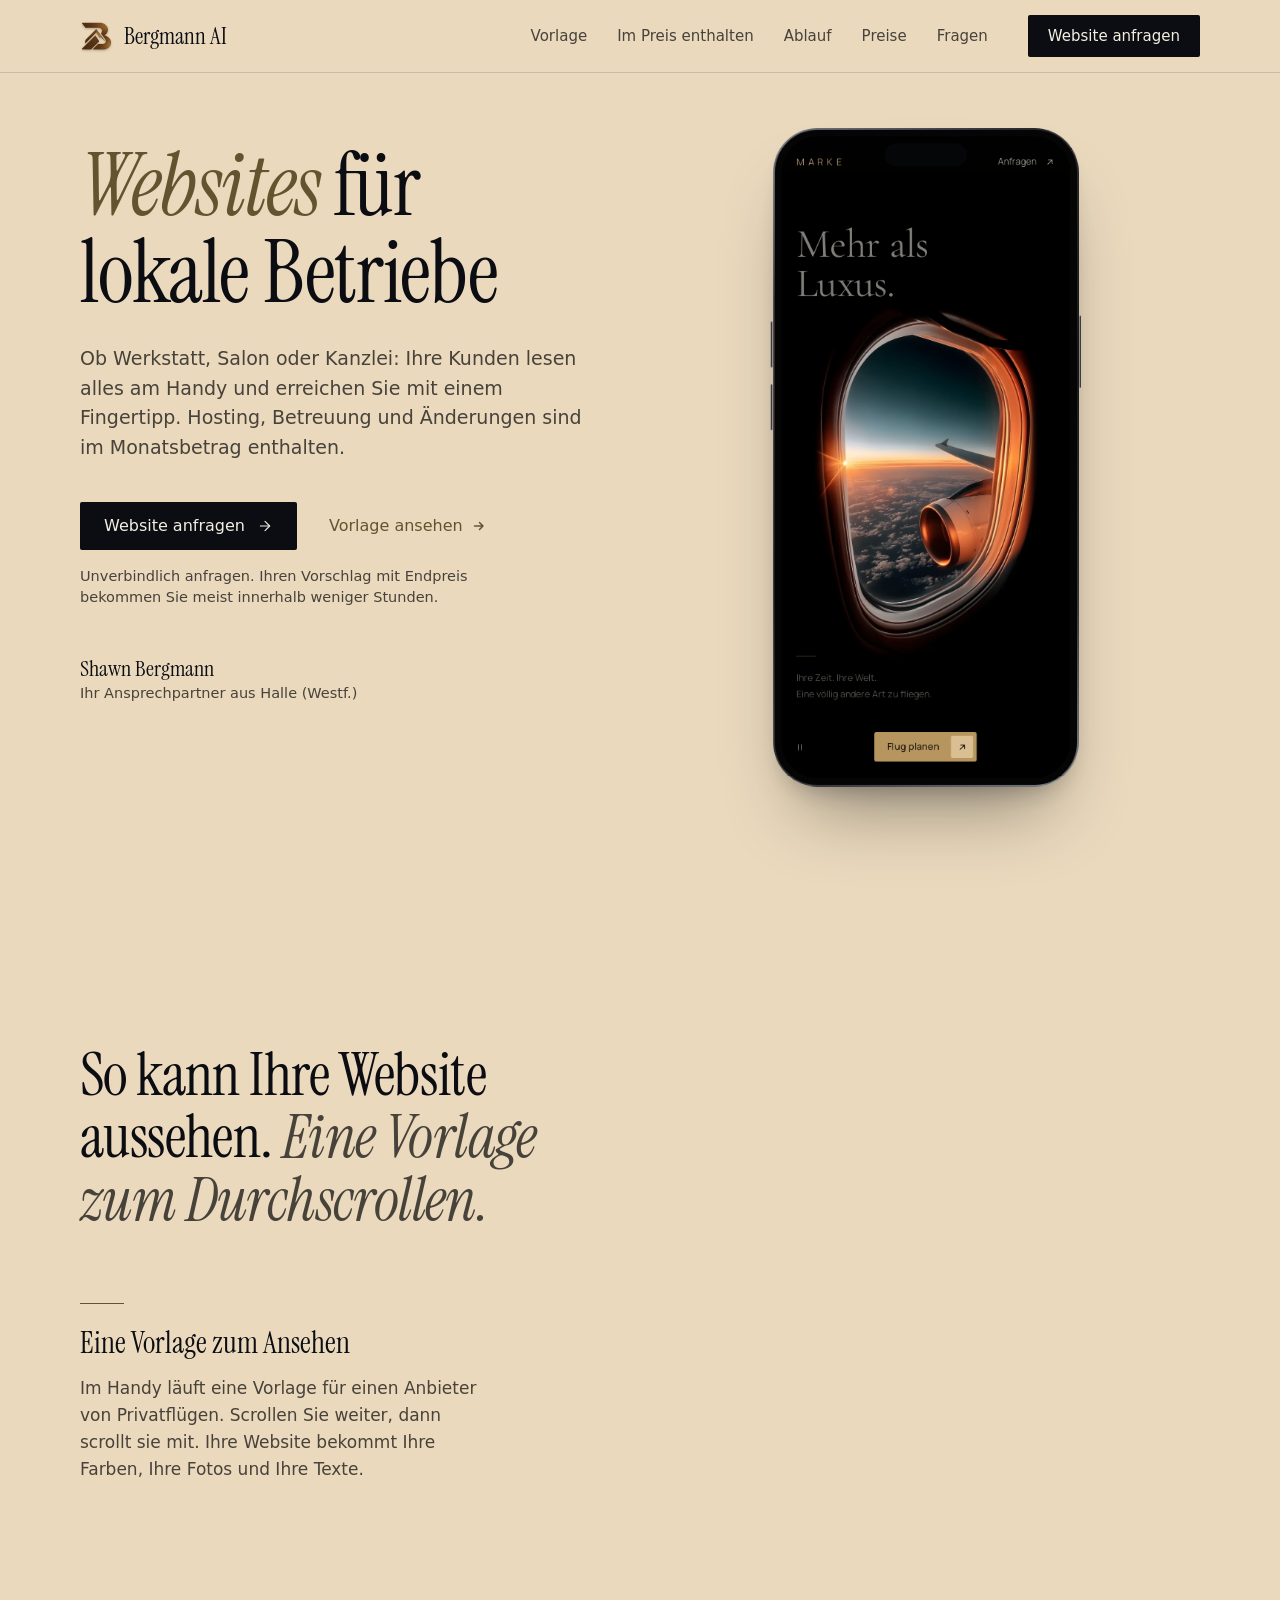
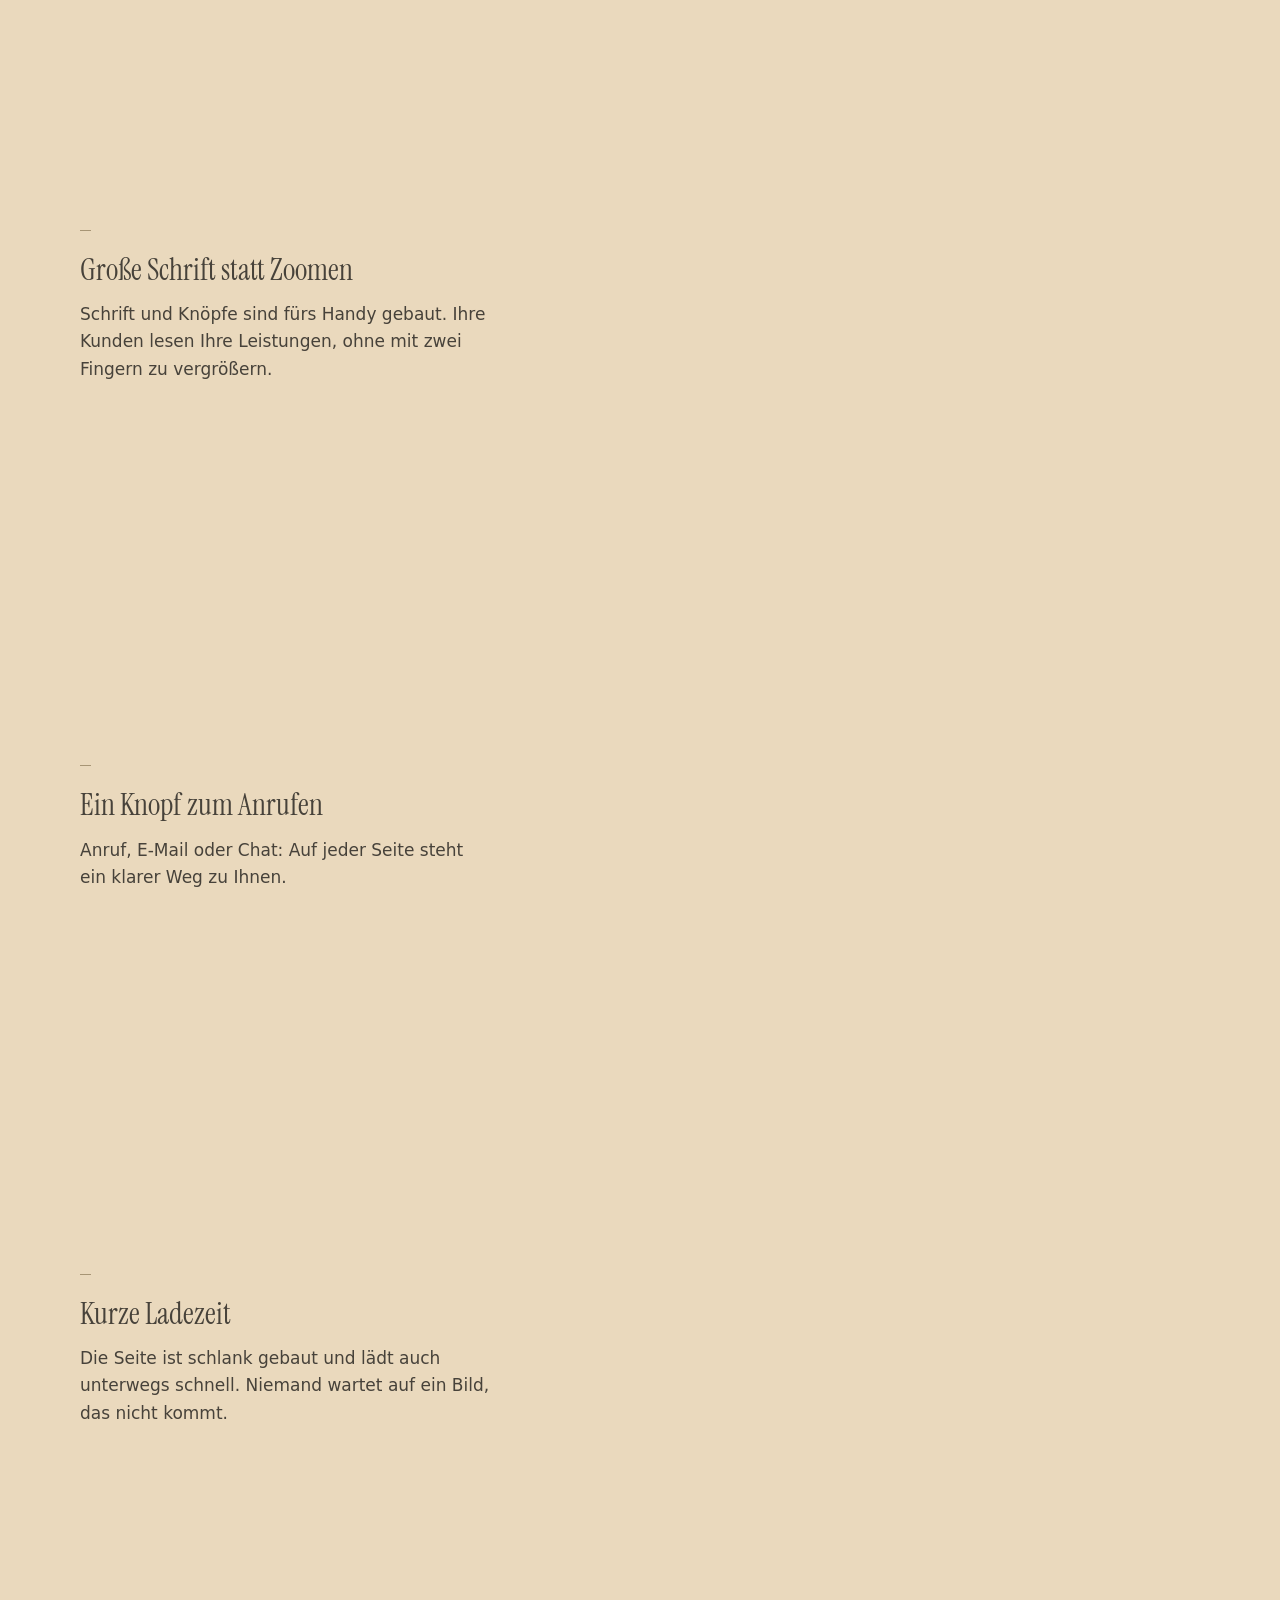
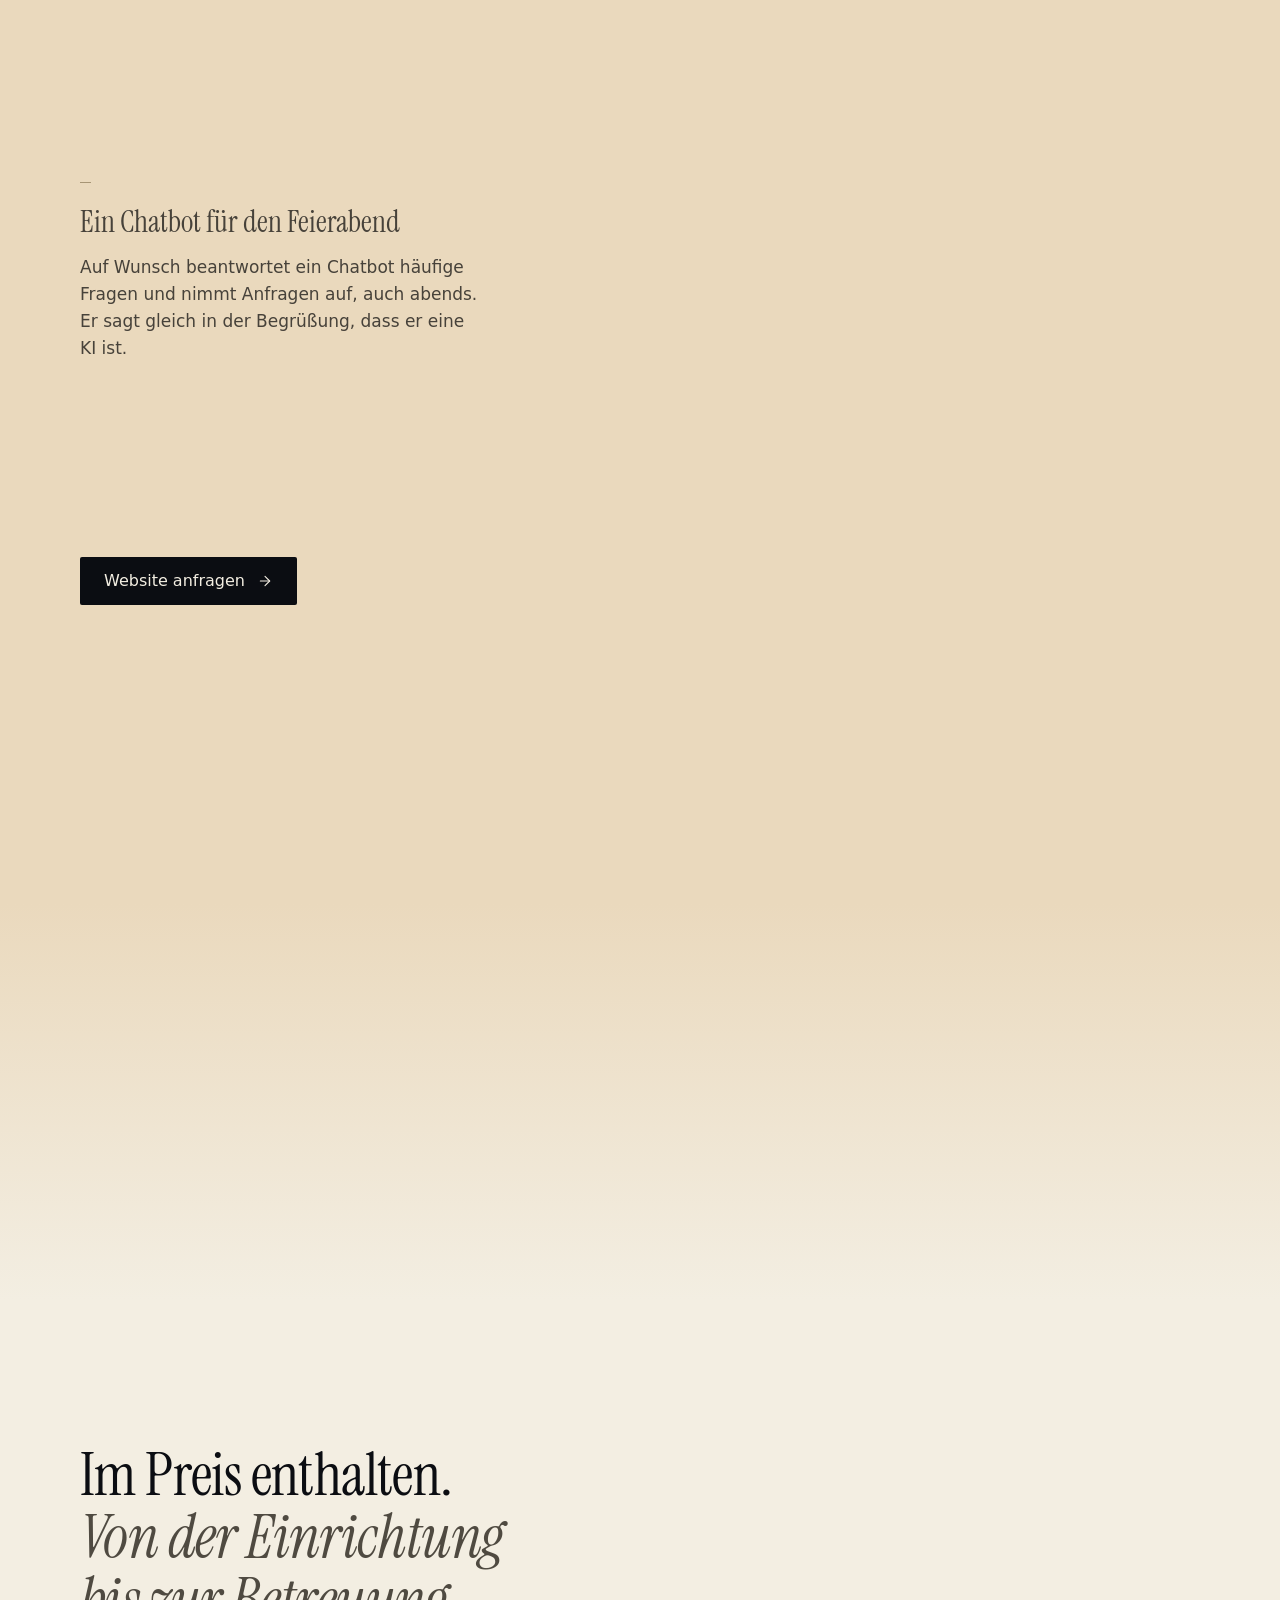
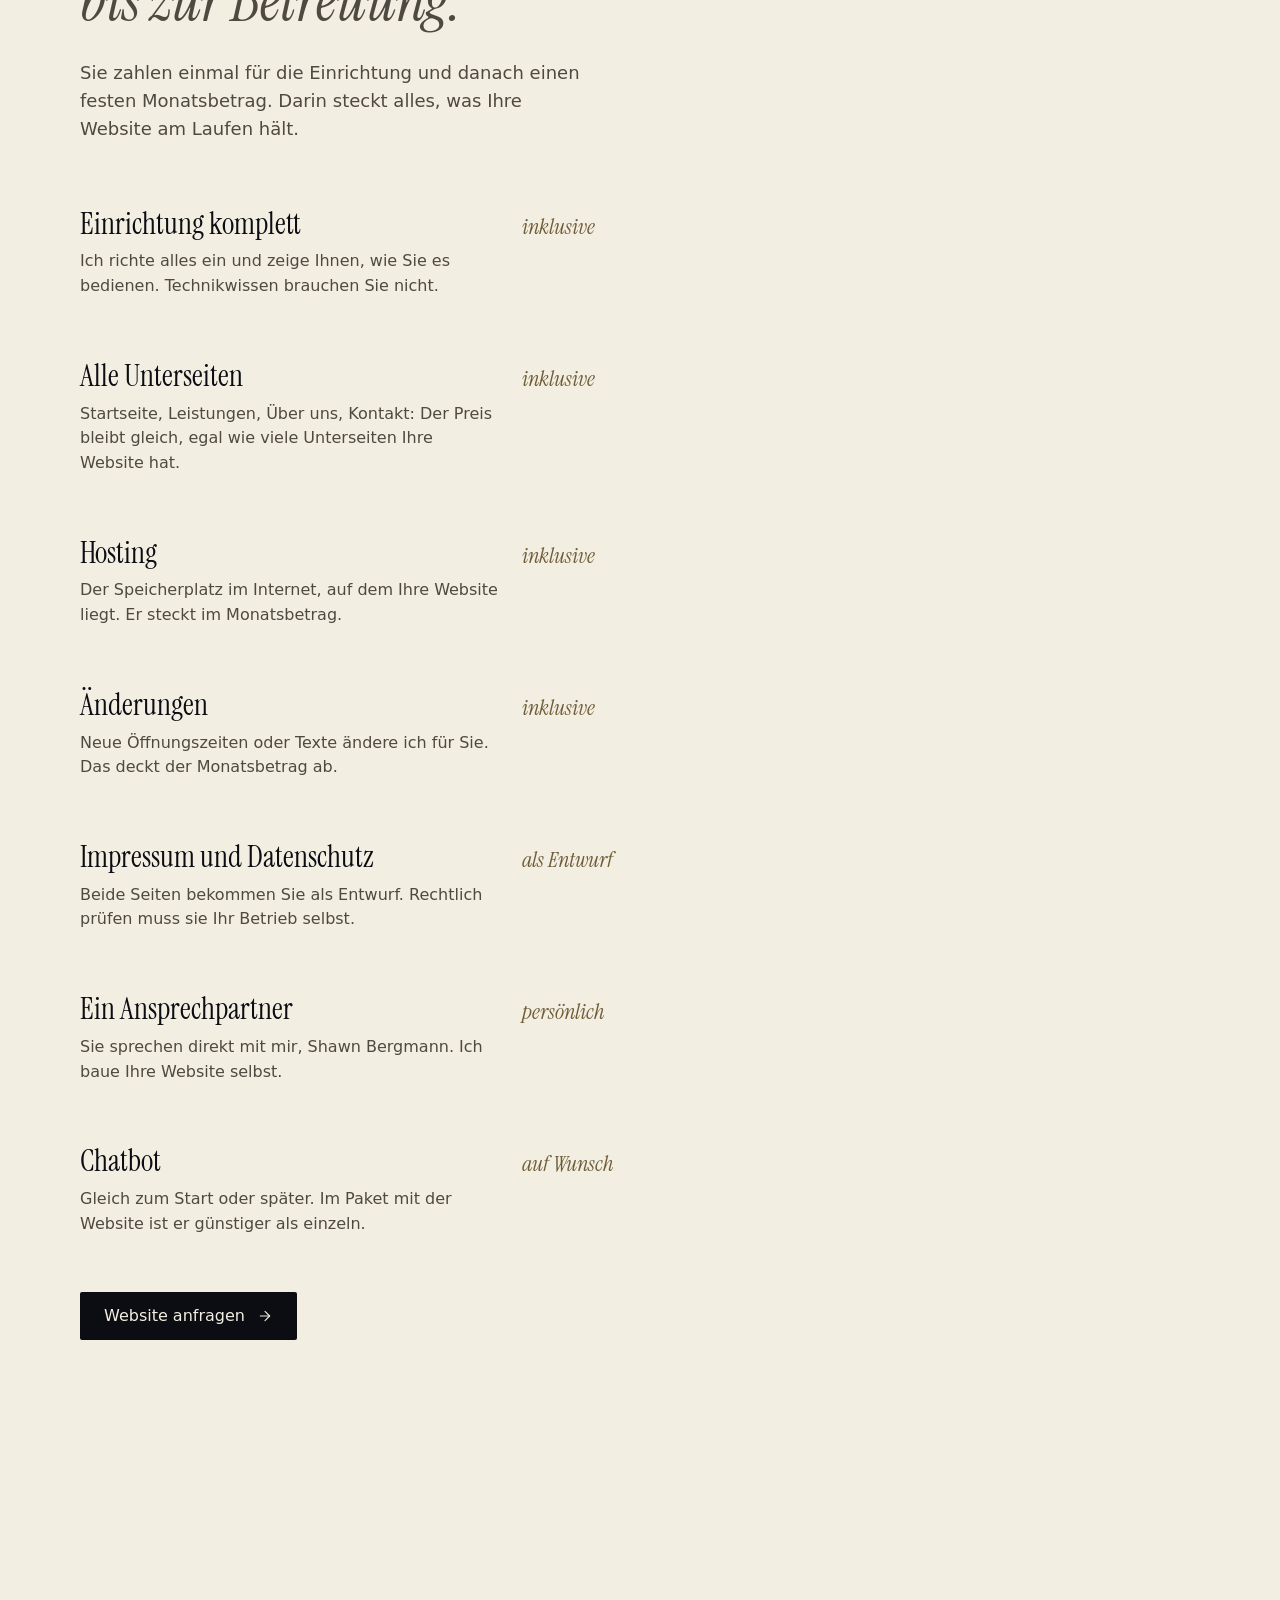
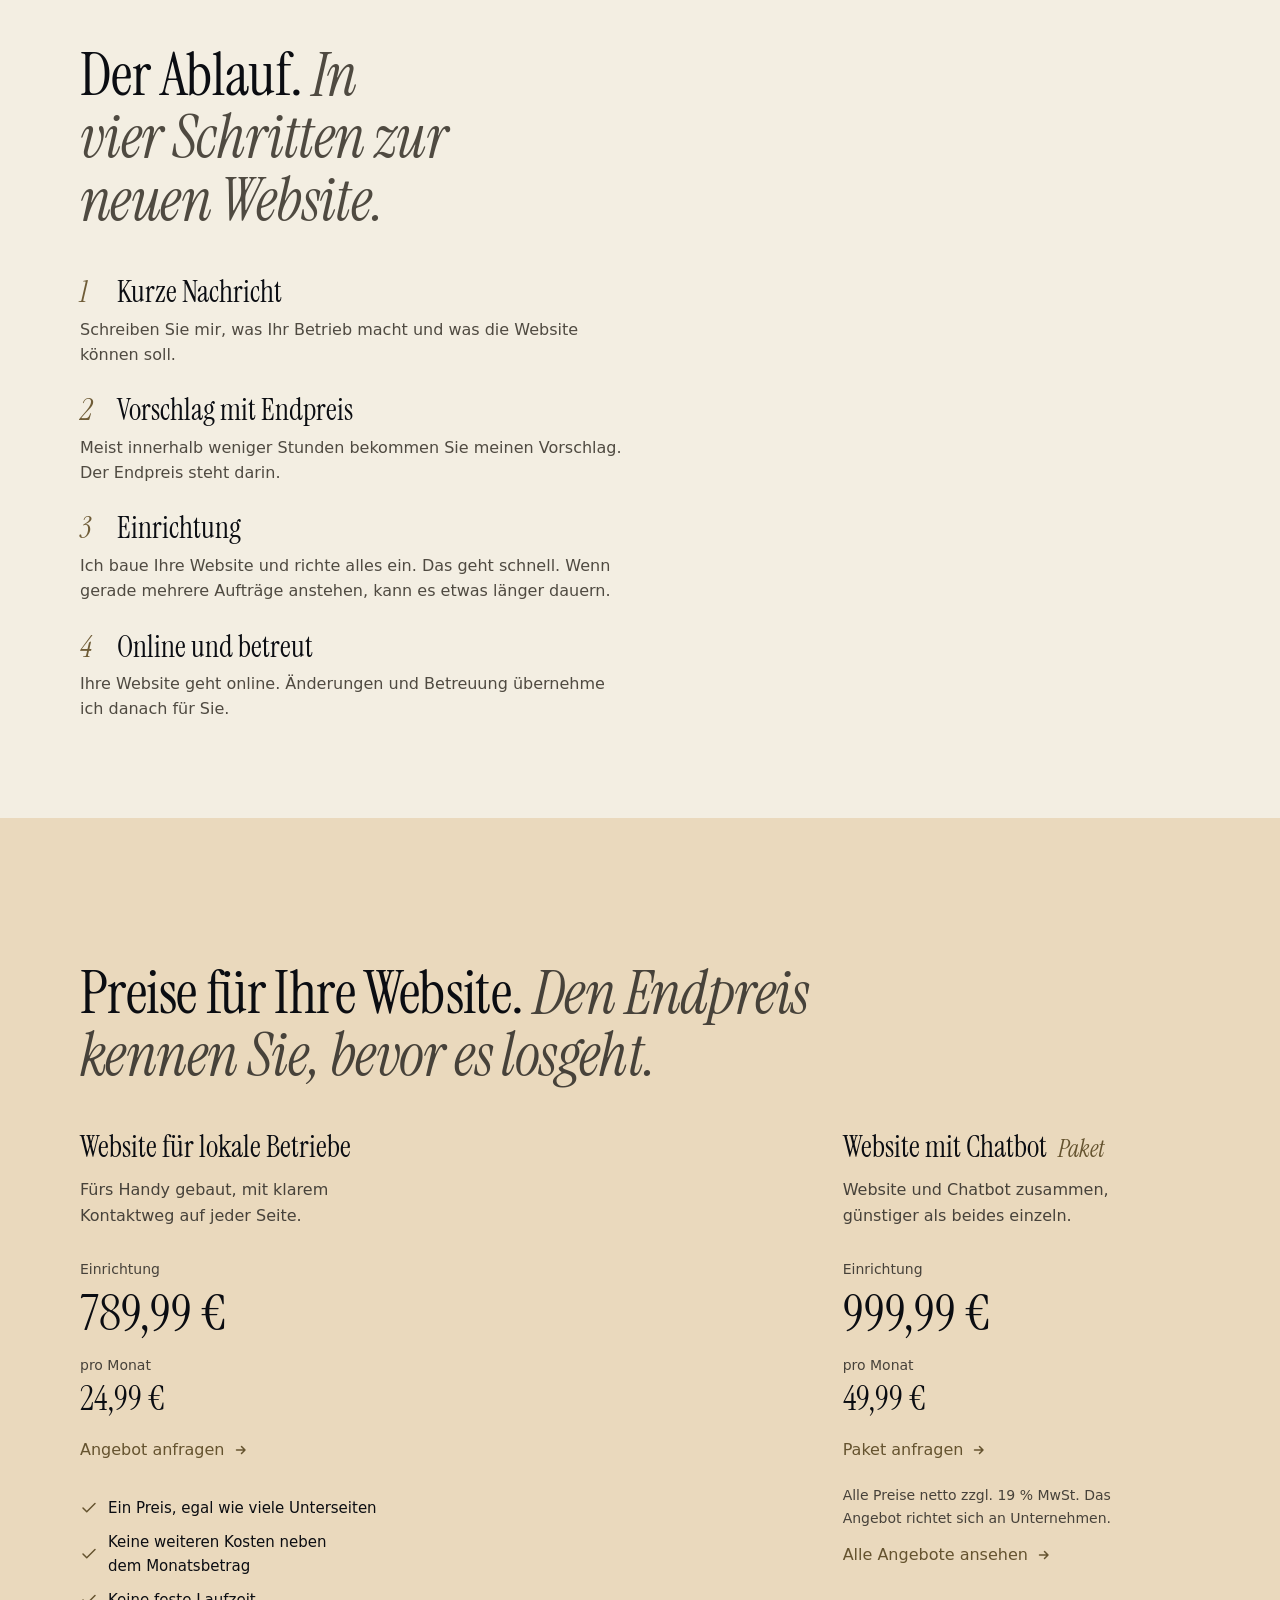
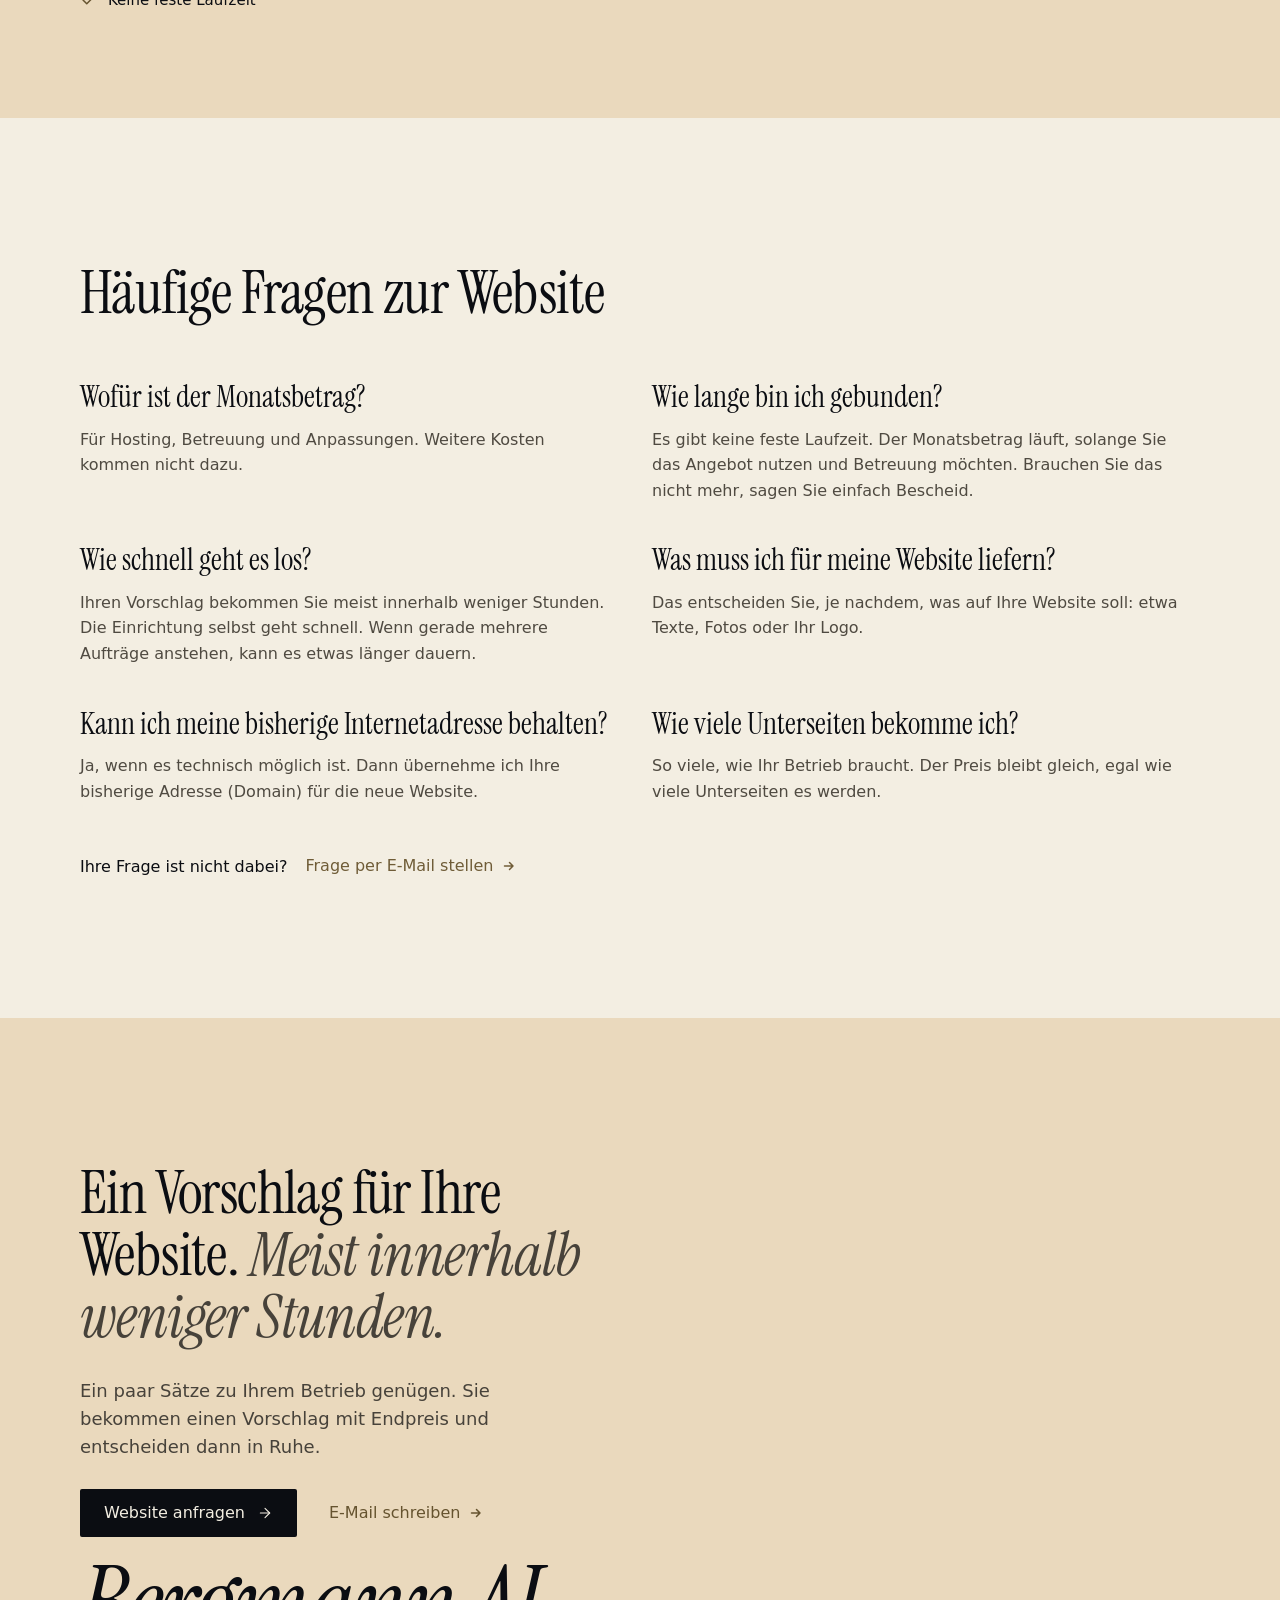
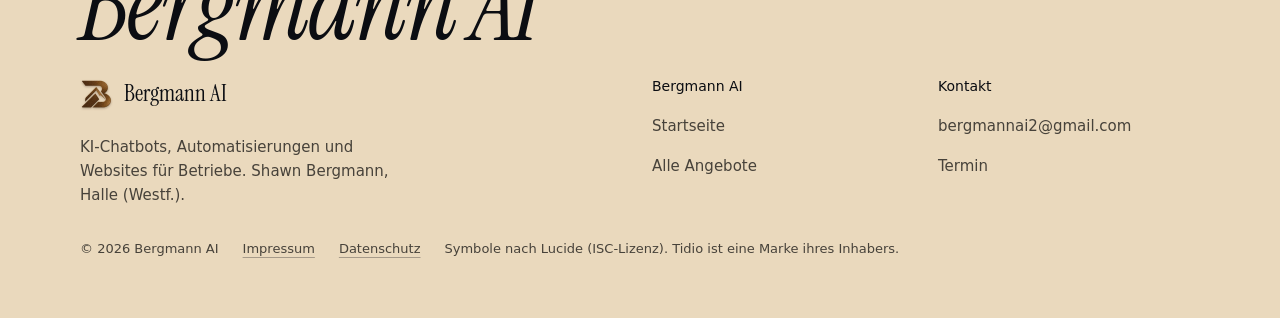
==== websites/index.html @ a710032a "websites/: Logo in braunem Leder Wunsch des Inhabers (25.11.2026): Das Bergmann-AI-Logo steht auf de" ====
<!doctype html>
<html lang="de" data-type="software">
<head>
<meta charset="utf-8">
<meta name="viewport" content="width=device-width, initial-scale=1, viewport-fit=cover">
<title>Websites für lokale Betriebe zum Festpreis | Bergmann AI</title>
<meta name="description" content="Websites für lokale Betriebe zum Festpreis: fürs Handy gebaut, mit klarem Kontaktweg auf jeder Seite. Hosting und Änderungen inklusive.">
<meta name="site-kind" content="software">
<meta name="page-type" content="software">
<meta name="theme-color" content="#ead9bd">
<script>document.documentElement.classList.add('js');if(matchMedia('(prefers-reduced-motion: reduce)').matches)document.documentElement.classList.add('rm');</script>
<link rel="icon" href="../logo.webp" type="image/webp">
<link rel="preload" href="../fonts/InstrumentSerif-Regular.woff2" as="font" type="font/woff2" crossorigin>
<link rel="preload" href="../fonts/InstrumentSerif-Italic.woff2" as="font" type="font/woff2" crossorigin>
<link rel="preload" href="../fonts/WorkSans-Regular.woff2" as="font" type="font/woff2" crossorigin>
<link rel="preload" as="image" type="image/webp" href="assets/handy/vorlage-zu-580.webp" imagesrcset="assets/handy/vorlage-zu-460.webp 460w, assets/handy/vorlage-zu-580.webp 580w" imagesizes="(max-width: 639px) 150px, (max-width: 899px) 200px, 340px">
<link rel="stylesheet" href="assets/css/style.css">
</head>
<body>
<!-- Seite: Websites für lokale Betriebe (Bergmann AI). Art: software (wie die Startseite).
     Vom Inhaber gewählt: Abschnitte im Wechsel (18.11.2026), ein Handy über die ganze Seite (20.11.2026), im
     Handy die Vorlage Luxus-Scroll (Privatflug), die beim Scrollen mitscrollt; das Handy dreht sich nicht
     (22.11.2026). Seit 24.11.2026 stehen die vorher braunen Abschnitte auf Creme (#ead9bd), die übrigen auf
     Elfenbein.
     Die eine Szene der Seite ist #vorlage. Das Handy (assets/js/handy.js) gleitet zwischen den Handy-Plätzen
     aus HTML (.phone[data-pose]); ohne JavaScript stehen dort Standbilder der Vorlage. Unter 900px gibt es seit
     23.11.2026 nur das kleine Handy aus dem Einstieg (Wunsch des Inhabers): Es zeigt die Vorlage live und bleibt in
     der Szene oben stehen, die Texte laufen darunter. Symbole nach Lucide (ISC-Lizenz). -->
<svg class="sprite" aria-hidden="true" focusable="false">
  <symbol id="i-arrow" viewBox="0 0 24 24"><path d="M5 12h14"/><path d="m12 5 7 7-7 7"/></symbol>
  <symbol id="i-menu" viewBox="0 0 24 24"><path d="M4 7h16"/><path d="M4 12h16"/><path d="M4 17h16"/></symbol>
  <symbol id="i-x" viewBox="0 0 24 24"><path d="M18 6 6 18"/><path d="m6 6 12 12"/></symbol>
  <symbol id="i-phone" viewBox="0 0 24 24"><path d="M22 16.92v3a2 2 0 0 1-2.18 2 19.79 19.79 0 0 1-8.63-3.07 19.5 19.5 0 0 1-6-6 19.79 19.79 0 0 1-3.07-8.67A2 2 0 0 1 4.11 2h3a2 2 0 0 1 2 1.72c.13.96.36 1.9.7 2.81a2 2 0 0 1-.45 2.11L8.09 9.91a16 16 0 0 0 6 6l1.27-1.27a2 2 0 0 1 2.11-.45c.91.34 1.85.57 2.81.7A2 2 0 0 1 22 16.92z"/></symbol>
  <symbol id="i-mail" viewBox="0 0 24 24"><rect width="20" height="16" x="2" y="4" rx="2"/><path d="m22 7-8.97 5.7a1.94 1.94 0 0 1-2.06 0L2 7"/></symbol>
  <symbol id="i-chat" viewBox="0 0 24 24"><path d="M7.9 20A9 9 0 1 0 4 16.1L2 22Z"/></symbol>
  <symbol id="i-chevron" viewBox="0 0 24 24"><path d="m9 18 6-6-6-6"/></symbol>
  <symbol id="i-check" viewBox="0 0 24 24"><path d="M20 6 9 17l-5-5"/></symbol>
</svg>

<header class="nav" data-theme="light">
  <div class="wrap nav__bar">
    <a class="skip" href="#start">Zum Inhalt springen</a>
    <a class="nav__brand" href="../"><img src="assets/logo-leder.webp" alt="" width="32" height="32">Bergmann AI</a>
    <nav class="nav__links" aria-label="Hauptmenü">
      <a href="#vorlage">Vorlage</a>
      <a href="#leistungen">Im Preis enthalten</a>
      <a href="#ablauf">Ablauf</a>
      <a href="#preise">Preise</a>
      <a href="#fragen">Fragen</a>
    </nav>
    <a class="btn btn--fill nav__cta" href="mailto:bergmannai2@gmail.com?subject=Website%20anfragen" data-anfrage="Website für lokale Betriebe">Website anfragen</a>
    <button class="nav__toggle" type="button" aria-expanded="false" aria-controls="menu" aria-label="Menü öffnen"><svg class="ico"><use href="#i-menu"/></svg></button>
  </div>
</header>

<div class="menu" id="menu" data-theme="light" data-ground="cream" hidden>
  <nav class="menu__links" aria-label="Menü">
    <a href="#vorlage">Vorlage</a>
    <a href="#leistungen">Im Preis enthalten</a>
    <a href="#ablauf">Ablauf</a>
    <a href="#preise">Preise</a>
    <a href="#fragen">Fragen</a>
  </nav>
  <a class="btn btn--fill menu__cta" href="mailto:bergmannai2@gmail.com?subject=Website%20anfragen" data-anfrage="Website für lokale Betriebe">Website anfragen<svg class="ico"><use href="#i-arrow"/></svg></a>
  <a class="link menu__home" href="../">Zur Startseite von Bergmann AI</a>
</div>

<main id="inhalt">

  <!-- 1 Einstieg: das Angebot und das fertige Ergebnis auf dem Handy, die alte Seite dahinter -->
  <section class="hero" id="start" data-theme="light" data-ground="cream" aria-labelledby="hero-h">
    <div class="wrap">
      <div class="hero-text grid12">
        <div class="hero__text">
          <h1 id="hero-h"><span class="w"><em>Websites</em></span> <span class="w"><span>für</span></span> <span class="w"><span>lokale</span></span> <span class="w"><span>Betriebe</span></span></h1>
          <p class="hero__lead">Ob Werkstatt, Salon oder Kanzlei: Ihre Kunden lesen alles am Handy und erreichen Sie mit einem Fingertipp. Hosting, Betreuung und Änderungen sind im Monatsbetrag enthalten.</p>
          <div class="actions">
            <a class="btn btn--fill" href="mailto:bergmannai2@gmail.com?subject=Website%20anfragen" data-anfrage="Website für lokale Betriebe">Website anfragen<svg class="ico"><use href="#i-arrow"/></svg></a>
            <a class="link" href="#vorlage">Vorlage ansehen</a>
          </div>
          <p class="hero__note">Unverbindlich anfragen. Ihren Vorschlag mit Endpreis bekommen Sie meist innerhalb weniger Stunden.</p>
          <p class="owner"><b>Shawn Bergmann</b>Ihr Ansprechpartner aus Halle (Westf.)</p>
        </div>
        <div class="hero__stage" role="img" aria-label="Ein Handy zeigt eine Website-Vorlage für Privatflüge: die Überschrift „Mehr als Luxus.“ über dem Blick aus einem Flugzeugfenster in den Sonnenuntergang.">
          <div class="phone phone--hero" data-pose="hero" aria-hidden="true">
            <div class="phone__screen"><img src="assets/handy/vorlage-start-460.webp" srcset="assets/handy/vorlage-start-300.webp 300w, assets/handy/vorlage-start-460.webp 460w, assets/handy/vorlage-start-580.webp 580w" sizes="(max-width: 639px) 150px, (max-width: 899px) 190px, 310px" alt="" width="580" height="1292" decoding="async"></div>
          </div>
        </div>
      </div>
    </div>
  </section>

  <!-- 2 Die Szene der Seite: Im Handy scrollt die Vorlage Luxus-Scroll mit; die Überschrift erscheint Wort für Wort -->
  <section class="wandel" id="vorlage" data-theme="light" data-ground="cream" data-scroll-moment aria-labelledby="wandel-h">
    <div class="wrap grid12 wandel__grid">
      <h2 class="wandel__head" id="wandel-h" data-glow>So kann Ihre Website aussehen. <span class="muted">Eine Vorlage zum Durchscrollen.</span></h2>
      <div class="wandel__flow">
        <ol class="steps">
          <li class="step is-active" data-step="0"><h3>Eine Vorlage zum Ansehen</h3><p>Im Handy läuft eine Vorlage für einen Anbieter von Privatflügen. Scrollen Sie weiter, dann scrollt sie mit. Ihre Website bekommt Ihre Farben, Ihre Fotos und Ihre Texte.</p></li>
          <li class="step" data-step="1"><h3>Große Schrift statt Zoomen</h3><p>Schrift und Knöpfe sind fürs Handy gebaut. Ihre Kunden lesen Ihre Leistungen, ohne mit zwei Fingern zu vergrößern.</p></li>
          <li class="step" data-step="2"><h3>Ein Knopf zum Anrufen</h3><p>Anruf, E-Mail oder Chat: Auf jeder Seite steht ein klarer Weg zu Ihnen.</p></li>
          <li class="step" data-step="3"><h3>Kurze Ladezeit</h3><p>Die Seite ist schlank gebaut und lädt auch unterwegs schnell. Niemand wartet auf ein Bild, das nicht kommt.</p></li>
          <li class="step" data-step="4"><h3>Ein Chatbot für den Feierabend</h3><p>Auf Wunsch beantwortet ein Chatbot häufige Fragen und nimmt Anfragen auf, auch abends. Er sagt gleich in der Begrüßung, dass er eine KI ist.</p></li>
        </ol>
        <div class="actions wandel__cta">
          <a class="btn btn--fill" href="mailto:bergmannai2@gmail.com?subject=Website%20anfragen" data-anfrage="Website für lokale Betriebe">Website anfragen<svg class="ico"><use href="#i-arrow"/></svg></a>
        </div>
      </div>
      <div class="wandel__stage" role="img" aria-label="Ein Handy zeigt die Website-Vorlage für Privatflüge. Sie scrollt mit der Seite mit: Flugzeugfenster, Flug über den Wolken, Kabine und Weltkarte.">
        <div class="phone phone--live" data-pose="wandel" aria-hidden="true">
          <div class="phone__screen"><img src="assets/handy/vorlage-start-460.webp" srcset="assets/handy/vorlage-start-300.webp 300w, assets/handy/vorlage-start-460.webp 460w, assets/handy/vorlage-start-580.webp 580w" sizes="(max-width: 639px) 210px, (max-width: 899px) 260px, 320px" alt="" width="580" height="1292" loading="lazy" decoding="async"></div>
        </div>
      </div>
    </div>
  </section>

  <!-- 3 Was im Preis enthalten ist. Am Desktop zwei Bildschirme: Inhalt links, rechts das Handy -->
  <section class="section section--2" id="leistungen" data-theme="light" data-ground="ivory" aria-labelledby="leistungen-h">
    <div class="wrap grid12 lane">
      <div class="lane__main">
        <h2 id="leistungen-h">Im Preis enthalten. <span class="muted">Von der Einrichtung bis zur Betreuung.</span></h2>
        <p class="lead">Sie zahlen einmal für die Einrichtung und danach einen festen Monatsbetrag. Darin steckt alles, was Ihre Website am Laufen hält.</p>
        <ul class="incl__list">
          <li><h3>Einrichtung komplett</h3><span class="tag">inklusive</span><p>Ich richte alles ein und zeige Ihnen, wie Sie es bedienen. Technikwissen brauchen Sie nicht.</p></li>
          <li><h3>Alle Unterseiten</h3><span class="tag">inklusive</span><p>Startseite, Leistungen, Über uns, Kontakt: Der Preis bleibt gleich, egal wie viele Unterseiten Ihre Website hat.</p></li>
          <li><h3>Hosting</h3><span class="tag">inklusive</span><p>Der Speicherplatz im Internet, auf dem Ihre Website liegt. Er steckt im Monatsbetrag.</p></li>
          <li><h3>Änderungen</h3><span class="tag">inklusive</span><p>Neue Öffnungszeiten oder Texte ändere ich für Sie. Das deckt der Monatsbetrag ab.</p></li>
          <li><h3>Impressum und Datenschutz</h3><span class="tag">als Entwurf</span><p>Beide Seiten bekommen Sie als Entwurf. Rechtlich prüfen muss sie Ihr Betrieb selbst.</p></li>
          <li><h3>Ein Ansprechpartner</h3><span class="tag">persönlich</span><p>Sie sprechen direkt mit mir, Shawn Bergmann. Ich baue Ihre Website selbst.</p></li>
          <li><h3>Chatbot</h3><span class="tag">auf Wunsch</span><p>Gleich zum Start oder später. Im Paket mit der Website ist er günstiger als einzeln.</p></li>
        </ul>
        <div class="actions lane__cta">
          <a class="btn btn--fill" href="mailto:bergmannai2@gmail.com?subject=Website%20anfragen" data-anfrage="Website für lokale Betriebe">Website anfragen<svg class="ico"><use href="#i-arrow"/></svg></a>
        </div>
      </div>
      <div class="spot spot--sticky" aria-hidden="true"><div class="phone phone--spot" data-pose="turn"><div class="phone__screen"><img src="assets/handy/vorlage-start-460.webp" srcset="assets/handy/vorlage-start-300.webp 300w, assets/handy/vorlage-start-460.webp 460w, assets/handy/vorlage-start-580.webp 580w" sizes="290px" alt="" width="580" height="1292" loading="lazy" decoding="async"></div></div></div>
    </div>
  </section>

  <!-- 4 Ablauf in vier Schritten (auf dieser Seite vom Inhaber erwünscht) -->
  <section class="section" id="ablauf" data-theme="light" data-ground="ivory" aria-labelledby="ablauf-h">
    <div class="wrap grid12 lane">
      <div class="lane__main">
        <h2 id="ablauf-h">Der Ablauf. <span class="muted">In vier Schritten zur neuen Website.</span></h2>
        <ol class="route">
          <li><h3><span class="route__num" aria-hidden="true">1</span>Kurze Nachricht</h3><p>Schreiben Sie mir, was Ihr Betrieb macht und was die Website können soll.</p></li>
          <li><h3><span class="route__num" aria-hidden="true">2</span>Vorschlag mit Endpreis</h3><p>Meist innerhalb weniger Stunden bekommen Sie meinen Vorschlag. Der Endpreis steht darin.</p></li>
          <li><h3><span class="route__num" aria-hidden="true">3</span>Einrichtung</h3><p>Ich baue Ihre Website und richte alles ein. Das geht schnell. Wenn gerade mehrere Aufträge anstehen, kann es etwas länger dauern.</p></li>
          <li><h3><span class="route__num" aria-hidden="true">4</span>Online und betreut</h3><p>Ihre Website geht online. Änderungen und Betreuung übernehme ich danach für Sie.</p></li>
        </ol>
      </div>
      <div class="spot" aria-hidden="true"><div class="phone phone--spot" data-pose="front"><div class="phone__screen"><img src="assets/handy/vorlage-start-460.webp" srcset="assets/handy/vorlage-start-300.webp 300w, assets/handy/vorlage-start-460.webp 460w, assets/handy/vorlage-start-580.webp 580w" sizes="290px" alt="" width="580" height="1292" loading="lazy" decoding="async"></div></div></div>
    </div>
  </section>

  <!-- 5 Preise (erst ab der Seitenmitte). Am Desktop steht das Handy zwischen den Angeboten; beim Paket erscheint im Handy der Chatbot -->
  <section class="section" id="preise" data-theme="light" data-ground="cream" aria-labelledby="preise-h">
    <div class="wrap grid12 prices">
      <h2 id="preise-h">Preise für Ihre Website. <span class="muted">Den Endpreis kennen Sie, bevor es losgeht.</span></h2>
      <article class="offer offer--a" data-offer="site">
        <h3>Website für lokale Betriebe</h3>
        <p>Fürs Handy gebaut, mit klarem Kontaktweg auf jeder Seite.</p>
        <dl class="offer__prices">
          <div class="offer__setup"><dt>Einrichtung</dt><dd>789,99&nbsp;€</dd></div>
          <div class="offer__month"><dt>pro Monat</dt><dd>24,99&nbsp;€</dd></div>
        </dl>
        <a class="link" href="mailto:bergmannai2@gmail.com?subject=Website%20anfragen" data-anfrage="Website für lokale Betriebe">Angebot anfragen</a>
        <ul class="price-notes">
          <li><svg class="ico"><use href="#i-check"/></svg>Ein Preis, egal wie viele Unterseiten</li>
          <li><svg class="ico"><use href="#i-check"/></svg>Keine weiteren Kosten neben dem Monatsbetrag</li>
          <li><svg class="ico"><use href="#i-check"/></svg>Keine feste Laufzeit</li>
        </ul>
      </article>
      <div class="spot spot--price" aria-hidden="true"><div class="phone phone--spot" data-pose="price"><div class="phone__screen"><img src="assets/handy/vorlage-start-460.webp" srcset="assets/handy/vorlage-start-300.webp 300w, assets/handy/vorlage-start-460.webp 460w, assets/handy/vorlage-start-580.webp 580w" sizes="230px" alt="" width="580" height="1292" loading="lazy" decoding="async"></div></div></div>
      <article class="offer offer--b" data-offer="paket">
        <h3>Website mit Chatbot <em>Paket</em></h3>
        <p>Website und Chatbot zusammen, günstiger als beides einzeln.</p>
        <dl class="offer__prices">
          <div class="offer__setup"><dt>Einrichtung</dt><dd>999,99&nbsp;€</dd></div>
          <div class="offer__month"><dt>pro Monat</dt><dd>49,99&nbsp;€</dd></div>
        </dl>
        <a class="link" href="mailto:bergmannai2@gmail.com?subject=Website%20mit%20Chatbot%20anfragen" data-anfrage="Website mit Chatbot">Paket anfragen</a>
        <p class="price-legal">Alle Preise netto zzgl. 19&nbsp;% MwSt. Das Angebot richtet sich an Unternehmen.</p>
        <a class="link" href="../#preise">Alle Angebote ansehen</a>
      </article>
    </div>
  </section>

  <!-- 6 Häufige Fragen. Hier tritt das Handy zur Seite -->
  <section class="section" id="fragen" data-theme="light" data-ground="ivory" aria-labelledby="fragen-h">
    <div class="wrap">
      <h2 id="fragen-h">Häufige Fragen zur Website</h2>
      <div class="faq grid12">
        <div class="faq__item"><h3>Wofür ist der Monatsbetrag?</h3><p>Für Hosting, Betreuung und Anpassungen. Weitere Kosten kommen nicht dazu.</p></div>
        <div class="faq__item"><h3>Wie lange bin ich gebunden?</h3><p>Es gibt keine feste Laufzeit. Der Monatsbetrag läuft, solange Sie das Angebot nutzen und Betreuung möchten. Brauchen Sie das nicht mehr, sagen Sie einfach Bescheid.</p></div>
        <div class="faq__item"><h3>Wie schnell geht es los?</h3><p>Ihren Vorschlag bekommen Sie meist innerhalb weniger Stunden. Die Einrichtung selbst geht schnell. Wenn gerade mehrere Aufträge anstehen, kann es etwas länger dauern.</p></div>
        <div class="faq__item"><h3>Was muss ich für meine Website liefern?</h3><p>Das entscheiden Sie, je nachdem, was auf Ihre Website soll: etwa Texte, Fotos oder Ihr Logo.</p></div>
        <div class="faq__item"><h3>Kann ich meine bisherige Internetadresse behalten?</h3><p>Ja, wenn es technisch möglich ist. Dann übernehme ich Ihre bisherige Adresse (Domain) für die neue Website.</p></div>
        <div class="faq__item"><h3>Wie viele Unterseiten bekomme ich?</h3><p>So viele, wie Ihr Betrieb braucht. Der Preis bleibt gleich, egal wie viele Unterseiten es werden.</p></div>
      </div>
      <p class="faq__more">Ihre Frage ist nicht dabei? <a class="link" href="mailto:bergmannai2@gmail.com?subject=Frage%20zur%20Website">Frage per E-Mail stellen</a></p>
    </div>
  </section>
</main>

<!-- 7 Abschluss und Fußzeile in einem Abschnitt; am Desktop kommt das Handy rechts zurück -->
<footer class="closing" id="kontakt" data-theme="light" data-ground="cream" aria-labelledby="close-h">
  <div class="wrap">
    <div class="close grid12">
      <div class="close__main">
        <h2 id="close-h">Ein Vorschlag für Ihre Website. <span class="muted">Meist innerhalb weniger Stunden.</span></h2>
        <p class="lead">Ein paar Sätze zu Ihrem Betrieb genügen. Sie bekommen einen Vorschlag mit Endpreis und entscheiden dann in Ruhe.</p>
        <div class="actions">
          <a class="btn btn--fill" href="mailto:bergmannai2@gmail.com?subject=Website%20anfragen" data-anfrage="Website für lokale Betriebe">Website anfragen<svg class="ico"><use href="#i-arrow"/></svg></a>
          <a class="link" href="mailto:bergmannai2@gmail.com?subject=Website%20anfragen">E-Mail schreiben</a>
        </div>
      </div>
      <div class="spot spot--close" aria-hidden="true"><div class="phone phone--spot" data-pose="close"><div class="phone__screen"><img src="assets/handy/vorlage-start-460.webp" srcset="assets/handy/vorlage-start-300.webp 300w, assets/handy/vorlage-start-460.webp 460w, assets/handy/vorlage-start-580.webp 580w" sizes="230px" alt="" width="580" height="1292" loading="lazy" decoding="async"></div></div></div>
      <p class="close__word" aria-hidden="true">Bergmann AI</p>
    </div>
    <div class="foot grid12">
      <div class="foot__brand">
        <a class="nav__brand" href="../"><img src="assets/logo-leder.webp" alt="" width="32" height="32" loading="lazy" decoding="async">Bergmann AI</a>
        <p>KI-Chatbots, Automatisierungen und Websites für Betriebe. Shawn Bergmann, Halle (Westf.).</p>
      </div>
      <div class="foot__col"><p class="foot__h">Bergmann AI</p><ul><li><a href="../">Startseite</a></li><li><a href="../#preise">Alle Angebote</a></li></ul></div>
      <div class="foot__col"><p class="foot__h">Kontakt</p><ul><li><a href="mailto:bergmannai2@gmail.com">bergmannai2@gmail.com</a></li><li><a href="https://calendly.com/shawnhunter2501/30min" target="_blank" rel="noopener">Termin</a></li></ul></div>
      <div class="foot__legal">
        <span>&copy; 2026 Bergmann AI</span>
        <a href="https://bergmann-ai-kundenassistent.vivid-moose-7317.chatgpt.site/impressum/" target="_blank" rel="noopener">Impressum</a>
        <a href="https://bergmann-ai-kundenassistent.vivid-moose-7317.chatgpt.site/datenschutz/" target="_blank" rel="noopener">Datenschutz</a>
        <span>Symbole nach Lucide (ISC-Lizenz). Tidio ist eine Marke ihres Inhabers.</span>
      </div>
    </div>
  </div>
</footer>

<dialog class="ask" id="anfrage" data-theme="light" data-ground="ivory" aria-labelledby="ask-h">
  <form class="ask__form" method="dialog" novalidate>
    <button class="ask__x" type="submit" value="close" aria-label="Schließen" formnovalidate><svg class="ico"><use href="#i-x"/></svg></button>
    <div class="ask__body">
      <h2 id="ask-h">Website anfragen</h2>
      <p class="ask__intro">Sie brauchen dafür kein bestimmtes E-Mail-Konto. Ihre Nachricht kommt direkt bei mir an, und ich melde mich bei Ihnen.</p>
      <label class="ask__f"><span>Worum geht es?</span>
        <select name="angebot"><option>Website für lokale Betriebe</option><option>Website mit Chatbot</option><option>Allgemeine Anfrage</option></select>
      </label>
      <div class="ask__two">
        <label class="ask__f"><span>Ihr Name</span><input name="name" autocomplete="name" maxlength="200"></label>
        <label class="ask__f"><span>E-Mail oder Telefon *</span><input name="kontakt" required autocomplete="email" maxlength="200"></label>
      </div>
      <label class="ask__f"><span>Ihre Nachricht *</span><textarea name="nachricht" required rows="4" maxlength="4000" placeholder="Zum Beispiel: Ich habe einen Friseursalon, und unsere Website ist auf dem Handy kaum lesbar."></textarea></label>
      <label class="ask__hp" aria-hidden="true">Website<input name="website" tabindex="-1" autocomplete="off"></label>
      <p class="ask__err" role="alert" hidden></p>
      <div class="ask__row">
        <button class="btn btn--fill ask__send" type="submit" value="send">Anfrage senden</button>
        <p class="ask__note">Ihre Angaben nutze ich nur, um Ihre Anfrage zu beantworten.</p>
      </div>
      <p class="ask__alt">Lieber selbst schreiben? <span>bergmannai2@gmail.com</span> <button type="button" class="ask__copy" formnovalidate>Adresse kopieren</button></p>
    </div>
    <div class="ask__done" hidden>
      <h2 tabindex="-1"><svg class="ico"><use href="#i-check"/></svg>Danke, Ihre Anfrage ist angekommen.</h2>
      <p>Ich lese sie persönlich. Ihren Vorschlag bekommen Sie meist innerhalb weniger Stunden.</p>
      <button class="link" type="submit" value="close" formnovalidate>Schließen</button>
    </div>
  </form>
</dialog>

<!-- Das Handy: liegt zwischen dem Grund der Abschnitte und ihrem Text und gleitet zu den Handy-Plätzen (assets/js/handy.js).
     Im Bildschirm läuft die echte Vorlage (vorlagen/luxus-scroll) in einem Rahmen von 390 x 869 CSS-Pixeln;
     bis sie geladen ist, steht dort ihr erstes Bild. Der Chatbot darüber erscheint beim Schritt "Chatbot" und beim Paket. -->
<div class="device" data-big-scene aria-hidden="true" inert>
  <div class="device__in">
    <div class="device__shadow"></div>
    <div class="device__body">
      <div class="device__screen">
        <img class="device__poster" src="assets/handy/vorlage-zu-580.webp" srcset="assets/handy/vorlage-zu-460.webp 460w, assets/handy/vorlage-zu-580.webp 580w" sizes="(max-width: 639px) 150px, (max-width: 899px) 200px, 340px" alt="" width="580" height="1292" decoding="async">
        <iframe class="device__site" title="Vorlage Luxus-Scroll" tabindex="-1" scrolling="no" data-src="../vorlagen/luxus-scroll/"></iframe>
        <div class="device__chat">
          <span class="device__av">KI</span>
          <div><p class="device__msg">Guten Abend! Ich bin Ava, eine KI-Assistentin. Wobei kann ich helfen?</p><span class="device__chips"><span>Flug planen</span><span>Frage stellen</span></span></div>
        </div>
      </div>
      <span class="device__island"></span>
    </div>
  </div>
</div>

<script src="assets/js/main.js" defer></script>
<script src="assets/js/handy.js" defer></script>
</body>
</html>
---- websites/assets/css/style.css ----
/* ==========================================================================
   Bergmann AI: Websites für lokale Betriebe (Unterseite /websites/)

   Welt: die Bergmann-AI-Seite ("Schrift auf der Nacht"), hier bei Tag:
   Abschnitte im Wechsel (Wunsch des Inhabers, 18.11.2026), seit 24.11.2026
   alle hell. Einstieg, Szene, Preise und Abschluss stehen auf Creme statt auf
   Braun (die Farbe des Inhabers, eine Spur dunkler), die Abschnitte dazwischen
   auf Elfenbein; am Ende der Szene geht Creme in Elfenbein über. Keine
   Kästchen, Rahmen, Glas oder Leuchten. Überschriften in Instrument Serif mit
   kursiver zweiter Satzhälfte, Text in Work Sans. Ein gefüllter Knopf je
   Gruppe, alle anderen Aktionen als Textlink mit Pfeil.

   Jeder Abschnitt trägt data-theme="light" (dunkle Schrift) und seinen Grund,
   data-ground="cream" oder "ivory"; die Farben kommen aus den Variablen
   darunter. Raster: 12 Spalten mit 24px Abstand; jede zweigeteilte Zeile
   beginnt ihre rechte Spalte an Linie 7 oder 8. Das Handy mit der Vorlage ist
   das einzige runde Objekt der Seite.
   ========================================================================== */

@font-face { font-family: "Instrument Serif"; src: url("../../../fonts/InstrumentSerif-Regular.woff2") format("woff2"); font-weight: 400; font-style: normal; font-display: swap; }
@font-face { font-family: "Instrument Serif"; src: url("../../../fonts/InstrumentSerif-Italic.woff2") format("woff2"); font-weight: 400; font-style: italic; font-display: swap; }
@font-face { font-family: "Work"; src: url("../../../fonts/WorkSans-Regular.woff2") format("woff2"); font-weight: 400; font-display: swap; }
@font-face { font-family: "Work"; src: url("../../../fonts/WorkSans-Bold.woff2") format("woff2"); font-weight: 700; font-display: swap; }

:root {
  /* Bergmann AI (DESIGN.md); auf dieser Seite seit 24.11.2026 Creme statt Braun (Wunsch des Inhabers: seine Farbe
     #f7e6ca, eine Spur dunkler), im Wechsel mit Elfenbein. Die Kontraste gelten jeweils auf dem eigenen Grund. */
  --cream: #ead9bd;         /* Einstieg, Szene, Preise, Abschluss, Kopfzeile, Menü */
  --ivory: #f3eee2;         /* Leistungen, Ablauf, Fragen, Anfrage-Fenster */
  --ink: #0b0d12;           /* Überschriften und Knöpfe: 14:1 auf Creme */
  --ink-cream: #47423a;     /* Fließtext auf Creme: 7,2:1 */
  --ink-soft: #4f4a41;      /* Fließtext auf Elfenbein: 7,6:1 */
  --bronze-cream: #65532f;  /* Akzent (Champagner, abgedunkelt) auf Creme: 5,4:1 */
  --bronze: #6f5c37;        /* derselbe Akzent auf Elfenbein: 5,6:1 */
  --paper: #fbf9f3;         /* Eingabefelder im Anfrage-Fenster */
  --field-line: #8c8273;    /* Rand der Felder: 3,6:1 */
  --hint: #6b6357;          /* Platzhalter in den Feldern: 5,6:1 */
  --error: #9e3321;         /* Fehlerhinweis: 6,2:1 auf Elfenbein */

  --serif: "Instrument Serif", Georgia, "Times New Roman", serif;
  --sans: "Work", "Work Sans", system-ui, -apple-system, "Segoe UI", sans-serif;

  --nav: 72px;
  --gut: 80px;
  --col-gap: 24px;
  --max: 1280px;
  --padt: calc(var(--nav) + 72px);
  --padb: 96px;
  --t-h1: clamp(46px, 5.6vw + 15px, 96px);
  --t-h2: clamp(38px, 2.476vw + 28.34px, 64px);
  --t-h3: 30px;
  --ease-out: cubic-bezier(0.23, 1, 0.32, 1);
  --ease-intro: cubic-bezier(0.16, 1, 0.3, 1);
  --metal: linear-gradient(145deg, #7a7c83 0%, #2c2d32 20%, #17181c 52%, #34353a 78%, #7d7f86 100%);
  --arrow: url("data:image/svg+xml,%3Csvg xmlns='http://www.w3.org/2000/svg' viewBox='0 0 12 12'%3E%3Cpath d='M1.5 6h8.5M6.5 2.5 10 6l-3.5 3.5' fill='none' stroke='black' stroke-width='1.5' stroke-linecap='round' stroke-linejoin='round'/%3E%3C/svg%3E");

  /* Chatbot über der Vorlage im Handy: in den Farben der Vorlage (Gold auf Creme), nicht der Seite */
  --vl-cream: #f3eee6;
  --vl-ink: #1b150f;
  --vl-gold: #b6955f;
}

/* Farben je Abschnitt: alle hell mit dunkler Schrift; der Grund ist Creme (auch Kopfzeile und Menü) oder Elfenbein */
:root, [data-theme="light"], [data-ground="cream"] {
  --bg: var(--cream); --fg: var(--ink); --fg2: var(--ink-cream); --mark: var(--bronze-cream);
  --hair: rgb(11 13 18 / .14); --hair2: rgb(11 13 18 / .3);
  --fill: var(--ink); --fill-ink: var(--ivory); --fill-hover: #262a33;
}
[data-ground="ivory"] { --bg: var(--ivory); --fg2: var(--ink-soft); --mark: var(--bronze); }

@media (max-width: 1279px) { :root { --gut: 64px; } }
@media (max-width: 1023px) { :root { --gut: 48px; --t-h3: 28px; } }
@media (max-width: 639px)  { :root { --gut: 24px; --nav: 64px; --padt: calc(var(--nav) + 44px); --padb: 72px; --t-h3: 26px; } }

/* ---------- Grundlagen ---------- */
*, *::before, *::after { box-sizing: border-box; }
html { -webkit-text-size-adjust: 100%; text-size-adjust: 100%; scroll-padding-top: 0; scrollbar-color: #8f7650 var(--cream); accent-color: var(--bronze-cream); }
body { margin: 0; background: var(--cream); color: var(--ink); font: 400 16px/1.6 var(--sans); -webkit-font-smoothing: antialiased; -moz-osx-font-smoothing: grayscale; overflow-x: clip; }
h1, h2, h3, p, ol, ul, dl, dd, figure { margin: 0; }
h1, h2, h3 { font-weight: 400; text-wrap: balance; }
p, li, dd { text-wrap: pretty; }
img, svg { display: block; max-width: 100%; }
a { color: inherit; text-decoration: none; }
button { font: inherit; color: inherit; background: none; border: 0; padding: 0; cursor: pointer; }
::selection { background: var(--ink); color: var(--ivory); }
:focus-visible { outline: 2px solid var(--fg); outline-offset: 3px; border-radius: 2px; }
[tabindex="-1"]:focus { outline: none; }
.sprite { position: absolute; width: 0; height: 0; overflow: hidden; }
.ico { width: 1em; height: 1em; flex: none; fill: none; stroke: currentColor; stroke-width: 1.6; stroke-linecap: round; stroke-linejoin: round; }

.wrap { width: min(100% - 2 * var(--gut), var(--max)); margin-inline: auto; }
.grid12 { display: grid; grid-template-columns: repeat(12, minmax(0, 1fr)); column-gap: var(--col-gap); }
.skip { position: absolute; left: 0; top: -64px; z-index: 100; padding: 12px 18px; border-radius: 2px; background: var(--ink); color: var(--ivory); font-weight: 700; transition: top .2s var(--ease-out); }
.skip:focus { top: 12px; }

/* Überschriften: Satz aufrecht, Fortsetzung kursiv */
h2 { font: 400 var(--t-h2)/1.04 var(--serif); letter-spacing: -0.01em; color: var(--fg); max-width: 21ch; }
h2 .muted { font-style: italic; color: var(--fg2); }
.lead { font-size: 18px; line-height: 1.55; color: var(--fg2); max-width: 44ch; }

/* ---------- Knöpfe und Links ---------- */
.btn { display: inline-flex; align-items: center; justify-content: center; gap: 12px; height: 48px; padding: 0 24px; border-radius: 2px; font: 500 16px/1 var(--sans); white-space: nowrap; transition: transform 160ms var(--ease-out), background-color .4s var(--ease-out), color .4s var(--ease-out); }
.btn--fill { background: var(--fill); color: var(--fill-ink); }
.btn--fill:hover { background: var(--fill-hover); }
.btn .ico { width: 16px; height: 16px; transition: transform 200ms var(--ease-out); }
.btn:active { transform: scale(.97); }
.link { display: inline-flex; align-items: center; gap: 10px; min-height: 44px; color: var(--mark); font: 500 16px/1.25 var(--sans); text-decoration: underline 1px; text-decoration-color: transparent; text-underline-offset: 6px; transition: text-decoration-color 200ms var(--ease-out), color 200ms var(--ease-out); }
.link::after { content: ""; flex: none; width: 12px; height: 12px; background: currentColor; -webkit-mask: var(--arrow) center / contain no-repeat; mask: var(--arrow) center / contain no-repeat; transition: transform 200ms var(--ease-out); }
button.link::after { display: none; }
.link:hover { color: var(--fg); text-decoration-color: var(--mark); }
.link:active { transform: scale(.98); }
@media (hover: hover) and (pointer: fine) {
  .btn:hover { transform: translateY(-1px); }
  .btn:hover .ico { transform: translateX(3px); }
  .btn:active { transform: scale(.97); }
  .link:hover::after { transform: translateX(3px); }
}
.actions { display: flex; flex-wrap: wrap; align-items: center; gap: 12px 32px; }

/* ---------- Kopfzeile ---------- */
.nav { position: fixed; inset: 0 0 auto 0; z-index: 70; height: var(--nav); background: var(--nav-bg, var(--bg)); color: var(--fg); box-shadow: 0 1px 0 var(--hair); transition: color .3s var(--ease-out), box-shadow .3s var(--ease-out); }
.nav__bar { position: relative; height: 100%; display: flex; align-items: center; gap: 40px; }
.nav__brand { display: inline-flex; align-items: center; gap: 12px; font: 400 23px/1 var(--serif); color: var(--fg); white-space: nowrap; }
/* das Logo in braunem Leder (assets/logo-leder.webp, Wunsch des Inhabers, 25.11.2026); ein Hauch Schatten wie ein
   aufgelegtes Stück Leder */
.nav__brand img { width: 32px; height: 32px; border-radius: 8px; filter: drop-shadow(0 1px 1px rgb(59 34 16 / .35)); }
.nav__links { display: flex; gap: 30px; margin-left: auto; }
.nav__links a { position: relative; font-size: 15px; color: var(--fg2); padding: 10px 0; white-space: nowrap; transition: color .3s var(--ease-out); }
.nav__links a::after { content: ""; position: absolute; left: 0; right: 0; bottom: 4px; height: 1px; background: var(--mark); transform: scaleX(0); transform-origin: left; transition: transform .35s var(--ease-out); }
.nav__links a:hover, .nav__links a[aria-current="true"] { color: var(--fg); }
.nav__links a:hover::after, .nav__links a[aria-current="true"]::after { transform: scaleX(1); }
.nav__cta { height: 42px; padding: 0 20px; font-size: 15px; }
.nav__toggle { display: none; width: 44px; height: 44px; place-items: center end; color: var(--fg); }
.nav__toggle .ico { width: 24px; height: 24px; }
@media (max-width: 1151px) {
  .nav__links { display: none; }
  .nav__cta { margin-left: auto; }
  .nav__toggle { display: grid; }
}
@media (max-width: 479px) { .nav__cta { display: none; } .nav__toggle { margin-left: auto; } }

/* Menü am Handy und Tablet: ganzer Bildschirm */
.menu { position: fixed; inset: 0; z-index: 60; display: flex; flex-direction: column; gap: 32px; padding: calc(var(--nav) + 40px) var(--gut) max(32px, env(safe-area-inset-bottom)); background: var(--bg); color: var(--fg); overflow-y: auto; opacity: 0; transform: translateY(-8px); transition: opacity 220ms var(--ease-out), transform 260ms var(--ease-out); }
.menu.is-open { opacity: 1; transform: none; }
.menu[hidden] { display: none; }
.menu__links { display: grid; }
.menu__links a { font: 400 36px/1.15 var(--serif); padding: 8px 0; color: var(--fg); }
.menu__cta { align-self: flex-start; }
.menu-open, .menu-open body { overflow: hidden; }
.menu-open .nav { --nav-bg: var(--cream) !important; --hair: transparent; }

/* ---------- Abschnitte ---------- */
main > section, .closing { position: relative; background: var(--bg); color: var(--fg); }
.section { min-height: 100svh; padding: var(--padt) 0 var(--padb); }
h3 { font: 400 var(--t-h3)/1.15 var(--serif); color: var(--fg); }

/* ---------- 1 Einstieg ---------- */
.hero { min-height: 100svh; padding: calc(var(--nav) + 56px) 0 48px; }
.hero__text { grid-column: 1 / span 6; padding-top: 15px; }   /* die erste Textzeile steht optisch auf der Oberkante des Handys */
.hero h1 { font: 400 var(--t-h1)/1 var(--serif); letter-spacing: -0.015em; color: var(--fg); max-width: 9.5em; }
.hero h1 em { font-style: italic; color: var(--mark); }
.hero__lead { margin-top: 28px; max-width: 42ch; font-size: 19px; line-height: 1.55; color: var(--fg2); }
.hero .actions { margin-top: 40px; }
.hero__note { margin-top: 16px; max-width: 46ch; font-size: 14.5px; line-height: 1.45; color: var(--fg2); }
.owner { margin-top: 48px; font-size: 14.5px; line-height: 1.45; color: var(--fg2); }
.owner b { display: block; margin-bottom: 2px; font: 400 22px/1.15 var(--serif); color: var(--fg); }
.hero__stage { grid-column: 7 / span 6; position: relative; display: grid; place-items: start center; height: min(660px, calc(100svh - var(--nav) - 112px)); min-height: 440px; }
.hero__stage .phone--hero { --ph: 100%; }

/* ---------- Das Handy ---------- */
.phone { position: relative; height: var(--ph, 600px); aspect-ratio: 9 / 19.4; container-type: size; border: 2px solid transparent; border-radius: 14.5% / 6.7%; background: linear-gradient(#050506 0 0) padding-box, var(--metal) border-box; box-shadow: 0 44px 80px -36px rgb(0 0 0 / .55), 0 8px 18px -8px rgb(0 0 0 / .3); }
.phone::before, .phone::after { content: ""; position: absolute; width: 1.2%; border-radius: 2px; background: #3b3c41; }
.phone::before { left: -1.1%; top: 18%; height: 7%; box-shadow: 0 9.5cqh 0 #2c2e33; }
.phone::after { right: -1.1%; top: 25%; height: 11%; }
.phone__screen { position: absolute; inset: calc(2.9cqw - 2px); overflow: hidden; border-radius: 12cqw; background: #100e0d; isolation: isolate; }
.phone__screen img { width: 100%; height: 100%; object-fit: cover; }
.phone__screen::before { content: ""; position: absolute; z-index: 9; top: 2.4cqw; left: 50%; width: 29cqw; height: 8cqw; border-radius: 5cqw; background: #050608; transform: translateX(-50%); }


/* ---------- 2 Die Vorlage (die Szene der Seite) ----------
   Überschrift und Schritte links, das Handy rechts über die ganze Höhe: Es steht vom ersten Moment an ganz im Bild.
   Die Szene setzt das Creme des Einstiegs fort und geht am Ende in das Elfenbein des nächsten Abschnitts über
   (--g-bottom). Aus derselben Variablen liest main.js die Farbe der Kopfzeile. */
.wandel {
  --g-bottom: var(--cream) 0%, var(--ivory) 100%; --g-bottom-h: 44svh;
  padding: var(--padt) 0 var(--g-bottom-h);
  background: linear-gradient(180deg, var(--g-bottom)) bottom / 100% var(--g-bottom-h) no-repeat, var(--bg);
}
.wandel__grid { grid-template-rows: auto 1fr; }
.wandel__head { grid-column: 1 / span 6; grid-row: 1; }
.wandel__flow { grid-column: 1 / span 6; grid-row: 2; padding-bottom: 10svh; }
.steps { list-style: none; padding: 0; }
.step { display: flex; flex-direction: column; justify-content: center; min-height: 58svh; max-width: 33em; }
.step:first-child { justify-content: flex-start; min-height: 46svh; padding-top: 8svh; }
[data-glow] .gw { transition: none; }
.step h3 { color: var(--fg2); transition: color .4s var(--ease-out); }
.step h3::before { content: ""; display: block; width: 44px; height: 1px; margin-bottom: 22px; background: var(--mark); transform: scaleX(.25); transform-origin: left; opacity: .5; transition: transform .6s var(--ease-out), opacity .4s var(--ease-out); }
.step p { margin-top: 14px; max-width: 38ch; font-size: 17px; line-height: 1.6; color: var(--fg2); }
.step.is-active h3 { color: var(--fg); }
.step.is-active h3::before { transform: none; opacity: 1; }
.wandel__cta { margin-top: 24px; }
.wandel__stage { grid-column: 7 / span 6; grid-row: 1 / span 2; align-self: start; position: sticky; top: var(--nav); display: grid; place-items: center; height: calc(100svh - var(--nav)); margin-top: calc(var(--nav) - var(--padt)); }
.phone--live { --ph: min(680px, calc(100svh - var(--nav) - 96px)); }
@media (min-width: 900px) { .wandel { min-height: 400svh; } }

/* ---------- Spuren: am Desktop steht der Inhalt links und das Handy rechts ----------
   Jeder Platz für das Handy (.spot) hält ein Handy aus HTML: ohne 3D ist es das Bild, mit 3D die Stelle,
   an die das 3D-Handy fliegt. */
.lane { align-items: start; }
.lane__main { grid-column: 1 / span 6; }
.spot { grid-column: 7 / span 6; display: grid; place-items: center; align-self: start; height: calc(100svh - var(--padt) - var(--padb)); }
.spot .phone { --ph: min(620px, calc(100svh - var(--nav) - 150px)); }
.spot--sticky { position: sticky; top: var(--nav); align-self: start; height: calc(100svh - var(--nav)); }
.section--2 { min-height: 200svh; }
.section--2 > .wrap { min-height: calc(200svh - var(--padt) - var(--padb)); }
.section--2 .incl__list { gap: 60px; }
.lane__cta { margin-top: 56px; }

/* ---------- 3 Im Preis enthalten ---------- */
.lane__main .lead { margin-top: 28px; }
.incl__list { list-style: none; padding: 0; margin-top: 64px; display: grid; gap: 36px; }
.incl__list li { display: grid; grid-template-columns: minmax(0, 1fr) 6.6em; gap: 8px 24px; align-items: baseline; }
.incl__list p { grid-column: 1; max-width: 50ch; font-size: 16px; line-height: 1.55; color: var(--fg2); }
.tag { font: italic 400 22px/1.1 var(--serif); color: var(--mark); white-space: nowrap; }

/* ---------- 4 Ablauf: die Nummer steht in der Zeile der Überschrift ---------- */
.route { list-style: none; padding: 0; margin-top: 44px; display: grid; gap: 26px; }
.route h3 { display: flex; align-items: baseline; gap: 16px; }
.route__num { flex: none; min-width: .7em; font: italic 400 1em/1 var(--serif); color: var(--mark); }
.route p { margin-top: 8px; max-width: 54ch; font-size: 16px; line-height: 1.55; color: var(--fg2); }

/* ---------- 5 Preise: am Desktop zwei Angebote, das Handy dazwischen ---------- */
.prices { align-items: start; }
.prices h2 { grid-column: 1 / -1; max-width: 30ch; }
.offer { grid-column: 1 / span 4; grid-row: 2; margin-top: 44px; }
.offer--b { grid-column: 9 / span 4; }
.spot--price { grid-column: 5 / span 4; grid-row: 2; align-self: start; height: auto; margin-top: 40px; }
.spot--price .phone { --ph: min(520px, calc(100svh - var(--nav) - 340px)); }
.offer h3 em { margin-left: 6px; font-size: .8em; color: var(--mark); }
.offer > p { margin-top: 12px; max-width: 34ch; color: var(--fg2); }
.offer__prices { display: grid; gap: 16px; margin: 30px 0 12px; }
.offer__prices > div { display: grid; gap: 6px; }
.offer__prices dt { font-size: 14px; color: var(--fg2); }
.offer__prices dd { font: 400 34px/1 var(--serif); font-variant-numeric: tabular-nums; color: var(--fg); white-space: nowrap; }
.offer__setup dd { font-size: clamp(46px, 2.6vw + 18px, 64px); }
.price-notes { display: grid; gap: 10px; margin-top: 24px; list-style: none; padding: 0; }
.price-notes li { display: flex; align-items: center; gap: 10px; font-size: 15px; color: var(--fg); }
.price-notes .ico { width: 18px; height: 18px; color: var(--mark); stroke-width: 2; }
.price-legal { margin: 24px 0 4px; max-width: 34ch; font-size: 14px; color: var(--fg2); }

/* ---------- 6 Fragen ---------- */
.faq { row-gap: 40px; margin-top: 56px; }
.faq__item { grid-column: 1 / span 6; }
.faq__item:nth-child(even) { grid-column: 7 / span 6; }
.faq p { margin-top: 12px; max-width: 52ch; font-size: 16px; line-height: 1.6; color: var(--fg2); }
.faq__more { display: flex; flex-wrap: wrap; align-items: center; gap: 0 18px; margin-top: 40px; color: var(--fg); }

/* ---------- 7 Abschluss und Fußzeile: links Text und Schriftzug, rechts das Handy ---------- */
.closing { min-height: 100svh; padding: var(--padt) 0 36px; }
.close { align-items: start; }
.close__main { grid-column: 1 / span 6; grid-row: 1; display: grid; gap: 28px; justify-items: start; }
.spot--close { grid-column: 7 / span 6; grid-row: 1 / span 2; align-self: stretch; height: auto; }
.spot--close .phone { --ph: min(500px, calc(100svh - var(--nav) - 300px)); }
.close__word { grid-column: 1 / span 6; grid-row: 2; margin: 20px 0 8px; font: italic 400 clamp(64px, 8vw, 140px)/.9 var(--serif); letter-spacing: -0.02em; color: var(--fg); white-space: nowrap; }
.foot { row-gap: 24px; margin-top: 16px; }
.foot__brand { grid-column: 1 / span 6; }
.foot__brand p { margin-top: 18px; max-width: 34ch; font-size: 15px; color: var(--fg2); }
.foot__col { grid-column: span 3; }
.foot__col:nth-child(2) { grid-column: 7 / span 3; }
.foot__h { margin-bottom: 14px; font: 500 14px/1.2 var(--sans); color: var(--fg); }
.foot__col ul { list-style: none; padding: 0; display: grid; gap: 4px; }
.foot__col a { display: inline-block; padding: 6px 0; font-size: 15px; color: var(--fg2); text-decoration: underline 1px; text-decoration-color: transparent; text-underline-offset: 5px; transition: color .2s var(--ease-out), text-decoration-color .2s var(--ease-out); }
.foot__col a:hover { color: var(--fg); text-decoration-color: var(--mark); }
.foot__legal { grid-column: 1 / -1; display: flex; flex-wrap: wrap; gap: 6px 24px; padding-top: 8px; font-size: 13px; color: var(--fg2); }
.foot__legal a { text-decoration: underline 1px; text-decoration-color: var(--hair2); text-underline-offset: 4px; }
.foot__legal a:hover { color: var(--fg); }

/* ---------- Anfrage-Fenster: ein Blatt in Elfenbein (data-ground="ivory"), die Felder etwas heller ---------- */
.ask { width: min(560px, calc(100vw - 24px)); max-height: calc(100dvh - 24px); padding: 0; border: 1px solid var(--hair); border-radius: 4px; background: var(--bg); color: var(--fg); box-shadow: 0 30px 80px -24px rgb(43 30 14 / .5); overflow: auto; }
.ask::backdrop { background: rgb(38 28 16 / .55); }
.ask[open] { animation: askin 220ms var(--ease-out); }
@keyframes askin { from { opacity: 0; transform: translateY(10px) scale(.98); } }
.ask__form { position: relative; padding: 28px; }
.ask__x { position: absolute; top: 14px; right: 14px; display: grid; place-items: center; width: 40px; height: 40px; border-radius: 2px; color: var(--fg2); transition: color .2s var(--ease-out), background-color .2s var(--ease-out); }
.ask__x:hover { color: var(--fg); background: rgb(11 13 18 / .06); }
.ask__x .ico { width: 18px; height: 18px; }
.ask__body { display: grid; gap: 14px; }
.ask h2 { padding-right: 44px; font: 400 32px/1.1 var(--serif); letter-spacing: 0; color: var(--fg); }
.ask__intro { font-size: 15px; line-height: 1.55; color: var(--fg2); }
.ask__two { display: grid; grid-template-columns: 1fr 1fr; gap: 12px; }
.ask__f { display: grid; gap: 6px; font-size: 13.5px; color: var(--fg2); }
.ask__f input, .ask__f select, .ask__f textarea { width: 100%; padding: 11px 12px; border: 1px solid var(--field-line); border-radius: 2px; background: var(--paper); color: var(--fg); font: 400 16px/1.4 var(--sans); caret-color: var(--mark); }
.ask__f textarea { min-height: 110px; resize: vertical; }
.ask__f textarea::placeholder { color: var(--hint); }
.ask__f select { appearance: none; padding-right: 36px; background-image: linear-gradient(45deg, transparent 50%, var(--mark) 50%), linear-gradient(135deg, var(--mark) 50%, transparent 50%); background-position: calc(100% - 18px) 50%, calc(100% - 13px) 50%; background-size: 5px 5px; background-repeat: no-repeat; }
.ask__f :focus-visible { outline: 2px solid var(--fg); outline-offset: 1px; border-color: var(--fg); }
.ask__f [aria-invalid="true"] { border-color: var(--error); }
.ask__hp { position: absolute; left: -9999px; width: 1px; height: 1px; overflow: hidden; }
.ask__err { font-size: 14px; color: var(--error); }
.ask__row { display: flex; flex-wrap: wrap; align-items: center; gap: 10px 16px; margin-top: 4px; }
.ask__send[disabled] { opacity: .6; cursor: progress; }
.ask__note { flex: 1 1 200px; font-size: 13px; color: var(--fg2); }
.ask__alt { display: flex; flex-wrap: wrap; align-items: center; gap: 6px 10px; padding-top: 14px; border-top: 1px solid var(--hair); font-size: 14px; color: var(--fg2); }
.ask__alt span { color: var(--fg); user-select: all; }
.ask__copy { padding: 6px 10px; border: 1px solid var(--hair2); border-radius: 2px; font: 500 13px var(--sans); color: var(--mark); transition: border-color .2s var(--ease-out); }
.ask__copy:hover { border-color: var(--mark); }
.ask__done { display: grid; justify-items: start; gap: 12px; padding: 12px 0 4px; }
.ask__done[hidden] { display: none; }
.ask__done p { color: var(--fg2); }
.ask__done h2 { display: flex; align-items: flex-start; gap: 10px; }
.ask__done h2 .ico { width: 28px; height: 28px; margin-top: 2px; color: var(--mark); stroke-width: 2.4; }

/* ==========================================================================
   Breiten
   ========================================================================== */
@media (min-width: 1600px) { :root { --max: 1360px; } }

@media (max-width: 1279px) {
  .hero__lead { font-size: 18px; }
}

/* Tablet und Handy: alles untereinander, die Handy-Plätze ab dem dritten Abschnitt entfallen */
@media (max-width: 1023px) {
  .lane__main { grid-column: 1 / -1; }
  .spot { display: none; }
  .section--2 { min-height: 100svh; }
  .section--2 > .wrap { min-height: 0; }
  .offer { grid-column: 1 / span 6; margin-top: 56px; }
  .offer--b { grid-column: 7 / span 6; }
  .close__main, .close__word { grid-column: 1 / -1; }
  .close__word { font-size: 15vw; }
  .foot__brand { grid-column: 1 / -1; }
  .foot__col, .foot__col:nth-child(2) { grid-column: span 6; }
}

/* Tablet hochkant und Handy: Text zuerst, das Handy darunter. Hier gibt es nur dieses eine Handy (Wunsch des
   Inhabers, 23.11.2026): Es zeigt die Vorlage live, scrollt mit dem Einstieg hoch und bleibt in der Szene oben unter
   der Kopfzeile stehen (Abstand --pin), bis sie endet; die Schritte laufen darunter durch (handy.js). Mit seiner
   Höhe --ph-m bleibt unter ihm gut die Hälfte des Bildschirms zum Lesen frei. */
@media (max-width: 899px) {
  :root { --ph-m: clamp(240px, 36svh, 400px); --pin: 16px; --dock: 1; }
  .hero__text, .hero__stage { grid-column: 1 / -1; }
  .hero__text { padding-top: 0; }
  .hero-text { row-gap: 40px; }
  .hero__stage { height: auto; min-height: 0; place-items: center; }
  .hero__stage .phone--hero { --ph: var(--ph-m); }
  .wandel__head, .wandel__flow { grid-column: 1 / -1; }
  .wandel__head { grid-row: 1; }
  .wandel__flow { grid-row: 2; }
  .wandel__grid { grid-template-rows: none; }
  /* die Bühne des großen Handys entfällt hier; sie bleibt nur als Beschreibung für Screenreader */
  .wandel__stage { position: absolute; width: 1px; height: 1px; margin: 0; overflow: hidden; clip-path: inset(50%); }
  .wandel__stage > .phone { display: none; }   /* so lädt sein Standbild hier gar nicht erst */
  /* "Vorlage" (Menü, Link im Einstieg) springt dorthin, wo das Handy gerade oben angekommen ist */
  .wandel { scroll-margin-top: calc(var(--ph-m) + 48px + var(--nav) + var(--pin)); }
  .wandel__flow { padding-bottom: 12svh; }
  .step, .step:first-child { justify-content: flex-start; min-height: 0; padding: 0 0 72px; }
  .step:first-child { padding-top: 56px; }
  .step h3::before { margin-bottom: 16px; }
  .faq__item, .faq__item:nth-child(even) { grid-column: 1 / -1; }
  .faq { row-gap: 36px; margin-top: 48px; }
}

@media (max-width: 767px) {
  .offer, .offer--b { grid-column: 1 / -1; grid-row: auto; }
  .offer--b { margin-top: 48px; }
}

@media (max-width: 639px) {
  .hero { padding-top: calc(var(--nav) + 32px); padding-bottom: 24px; }
  .hero__lead { margin-top: 20px; font-size: 17px; }
  .hero .actions { margin-top: 26px; gap: 8px 32px; }
  .hero__note { margin-top: 12px; font-size: 14px; }
  .hero .actions .btn { width: 100%; }
  .owner { margin-top: 22px; }
  .hero-text { row-gap: 26px; }
  :root { --ph-m: clamp(220px, 34svh, 320px); }
  .wandel { scroll-margin-top: calc(var(--ph-m) + 24px + var(--nav) + var(--pin)); }
  .lead { font-size: 17px; }
  .incl__list li { grid-template-columns: minmax(0, 1fr) 5.8em; column-gap: 12px; }
  .incl__list .tag { font-size: 19px; }
  .incl__list p { grid-column: 1 / -1; }
  .wandel__cta .btn, .lane__cta .btn, .close .actions .btn { width: 100%; }
  .close__word { margin: 24px 0 8px; font-size: 18.5vw; }
  .foot__brand, .foot__col, .foot__col:nth-child(2) { grid-column: 1 / -1; }
  .ask__form { padding: 22px 18px; }
  .ask__two { grid-template-columns: 1fr; }
  .ask h2 { font-size: 26px; }
}

/* Niedrige Bildschirme (Handy quer): Unter einem angehefteten Handy bliebe kaum Platz zum Lesen. Das Handy scrollt
   hier mit dem Einstieg weg, und die Szene steht ohne Handy da (--dock lesen handy.js und main.js). */
@media (max-width: 899px) and (max-height: 559px) {
  :root { --dock: 0; }
  .wandel { scroll-margin-top: 0; }
}


/* ---------- Das Handy mit der Vorlage ----------
   Ein Handy für die ganze Seite: fest im Fenster, zwischen dem Grund der Abschnitte und ihrem Text (die .wrap stehen
   auf Ebene 1). handy.js schiebt und skaliert es (nur transform) zu den Handy-Plätzen aus HTML; diese halten dann
   unsichtbar den Platz frei (die Beschreibung für Screenreader steht auf ihrer Bühne). Grundmaß 360 x 776 CSS-Pixel
   (Seitenverhältnis 9 : 19,4); der Bildschirm sitzt 10,44px vom Rand, die Vorlage darin ist 390 x 869 CSS-Pixel groß
   und auf 339,12px Breite verkleinert. Das Handy dreht sich nicht (Wunsch des Inhabers, 22.11.2026). */
main > section > .wrap, .closing > .wrap { position: relative; z-index: 1; }
.device { position: fixed; left: 0; top: 0; z-index: 0; width: 360px; height: 776px; pointer-events: none; visibility: hidden; transform-origin: 0 0; will-change: transform; }
.is-live .device { visibility: visible; }
.is-live .phone { visibility: hidden; }
.device__in, .device__body, .device__shadow { position: absolute; inset: 0; }
.device__shadow { border-radius: 52px; box-shadow: 0 54px 90px -34px rgb(0 0 0 / .42), 0 16px 30px -14px rgb(0 0 0 / .26); opacity: 0; will-change: opacity; }
.device__body { border: 2.6px solid transparent; border-radius: 52px; background: linear-gradient(#050506 0 0) padding-box, var(--metal) border-box; }
.device__body::before, .device__body::after { content: ""; position: absolute; width: 2.6px; border-radius: 2px; background: #3b3c41; }
.device__body::before { left: -5.4px; top: 226px; height: 54px; box-shadow: 0 74px 0 #3b3c41; }
.device__body::after { right: -5.4px; top: 219px; height: 85px; }
.device__screen { position: absolute; inset: 7.84px; overflow: hidden; border-radius: 43.2px; background: #100e0d; isolation: isolate; }
.device__poster, .device__site { position: absolute; left: 0; top: 0; transition: opacity .6s var(--ease-out); }
.device__poster { width: 100%; height: 100%; object-fit: cover; }
.device__site { width: 390px; height: 869px; border: 0; background: #100e0d; opacity: 0; transform: scale(.869538); transform-origin: 0 0; }
.device.is-loaded .device__site { opacity: 1; }
.device.is-loaded .device__poster { opacity: 0; }
.device__island { position: absolute; z-index: 2; top: 15.98px; left: 50%; width: 98.3px; height: 27.1px; border-radius: 14px; background: #050608; transform: translateX(-50%); }

/* Unter 900px steht alles untereinander: Das Handy aus dem Einstieg ist das einzige. Es liegt über dem Text; was in
   der Szene unter ihm durchlaufen würde, blendet vorher aus (handy.js) */
@media (max-width: 899px) {
  .device { z-index: 2; }
}

/* Chatbot über der Vorlage: erscheint beim Schritt "Chatbot" und wenn man auf das Paket zeigt */
.device__chat { position: absolute; z-index: 1; right: 14px; bottom: 108px; left: 40px; display: flex; align-items: flex-end; gap: 8px; font: 400 12px/1.4 var(--sans); color: var(--vl-ink); opacity: 0; transform: translateY(12px) scale(.96); transform-origin: 100% 100%; transition: opacity .3s var(--ease-out), transform .5s var(--ease-intro); }
.device.is-chat .device__chat { opacity: 1; transform: none; }
.device__av { display: grid; place-items: center; flex: none; width: 26px; height: 26px; border-radius: 50%; background: var(--vl-gold); color: #fff; font-size: 10px; font-weight: 700; letter-spacing: .02em; }
.device__msg { padding: 10px 12px; border-radius: 14px 14px 14px 4px; background: var(--vl-cream); box-shadow: 0 12px 26px -12px rgb(0 0 0 / .6), 0 0 0 1px rgb(27 21 15 / .06); }
.device__chips { display: flex; flex-wrap: wrap; gap: 5px; margin-top: 6px; }
.device__chips span { padding: 5px 10px; border-radius: 99px; background: var(--vl-cream); color: #7c5f34; box-shadow: inset 0 0 0 1px var(--vl-gold); font-size: 10.5px; font-weight: 700; white-space: nowrap; }

/* ---------- Bewegung: der Einstieg baut sich beim Laden auf (einmal, ohne Skript) ----------
   Die Überschrift steigt Wort für Wort aus ihrer Zeile, danach Text, Knöpfe und Name; das Handy gleitet von unten
   herein. Ohne JavaScript oder mit "Bewegung reduzieren" steht alles sofort. */
@keyframes rise { from { transform: translateY(108%); } }
@keyframes fadeup { from { opacity: 0; transform: translateY(14px); } }
@keyframes devin { from { opacity: 0; transform: translateY(56px); } }
.js:not(.rm) .hero h1 .w { display: inline-block; padding-bottom: .16em; margin-bottom: -.16em; clip-path: inset(-.6em -.6em 0 -.6em); vertical-align: top; }
.js:not(.rm) .hero h1 .w > * { display: inline-block; animation: rise 1s var(--ease-intro) backwards; }
.js:not(.rm) .hero h1 .w:nth-child(2) > * { animation-delay: .07s; }
.js:not(.rm) .hero h1 .w:nth-child(3) > * { animation-delay: .14s; }
.js:not(.rm) .hero h1 .w:nth-child(4) > * { animation-delay: .21s; }
.js:not(.rm) .hero__lead { animation: fadeup .8s var(--ease-intro) .36s backwards; }
.js:not(.rm) .hero .actions { animation: fadeup .8s var(--ease-intro) .46s backwards; }
.js:not(.rm) .hero__note { animation: fadeup .8s var(--ease-intro) .52s backwards; }
.js:not(.rm) .hero .owner { animation: fadeup .8s var(--ease-intro) .6s backwards; }
.device.is-intro .device__in { animation: devin 1.15s var(--ease-intro) .1s backwards; }

/* Weniger Bewegung: alles steht, nur die Zustände wechseln */
@media (prefers-reduced-motion: reduce) {
  *, *::before, *::after { animation: none !important; transition-duration: .01ms !important; transition-delay: 0s !important; }
}
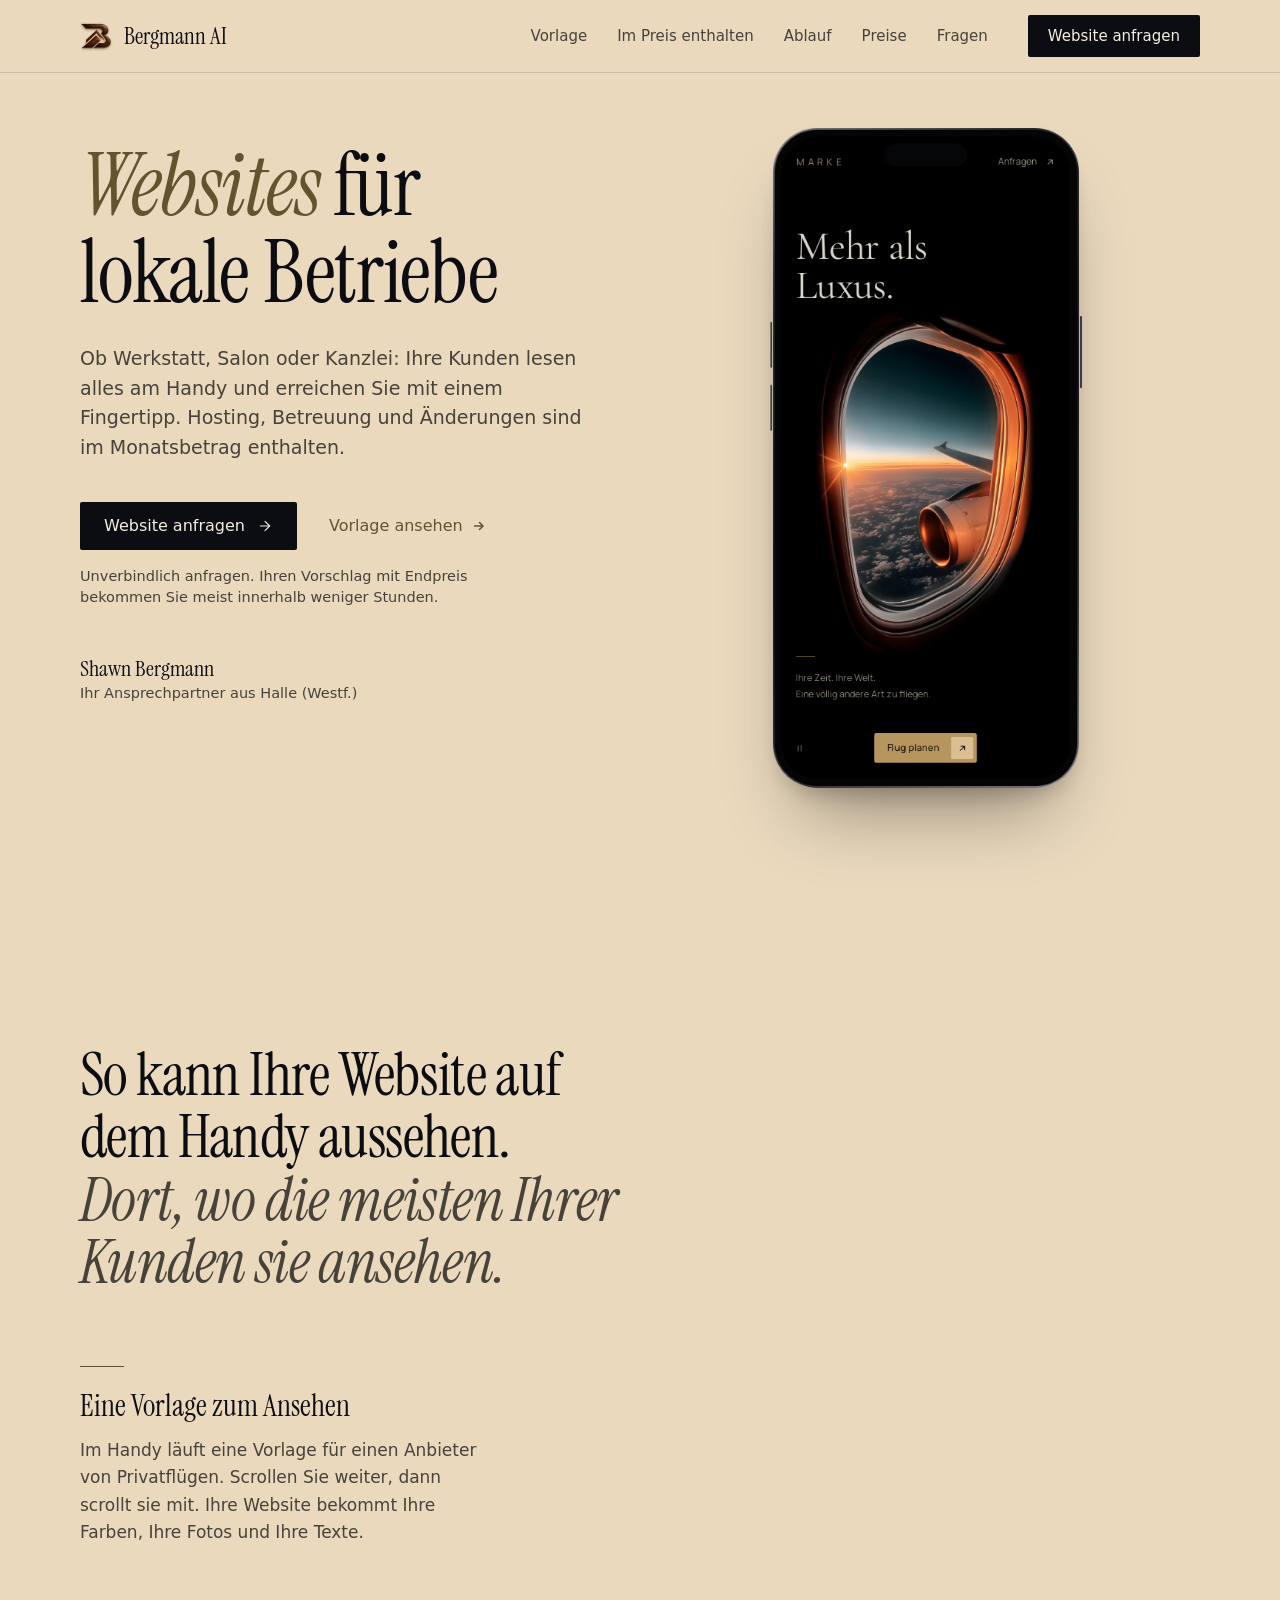
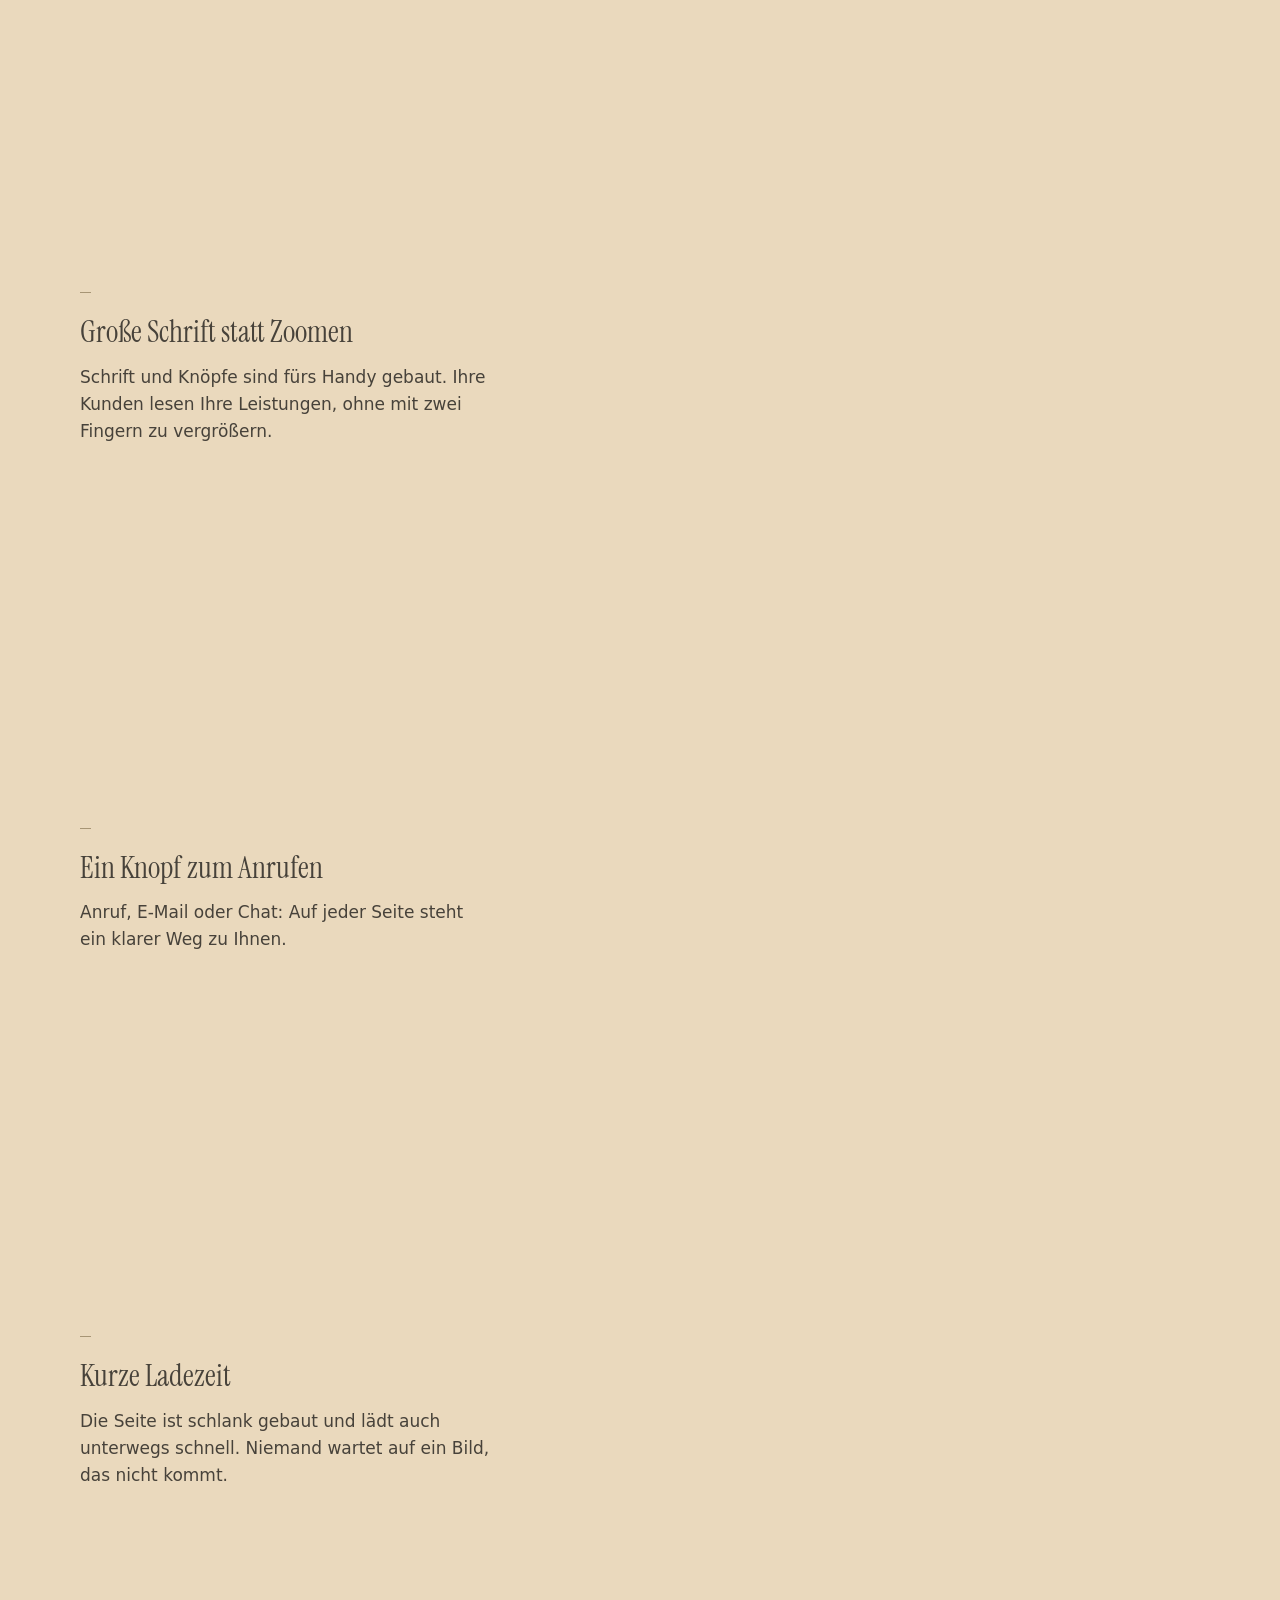
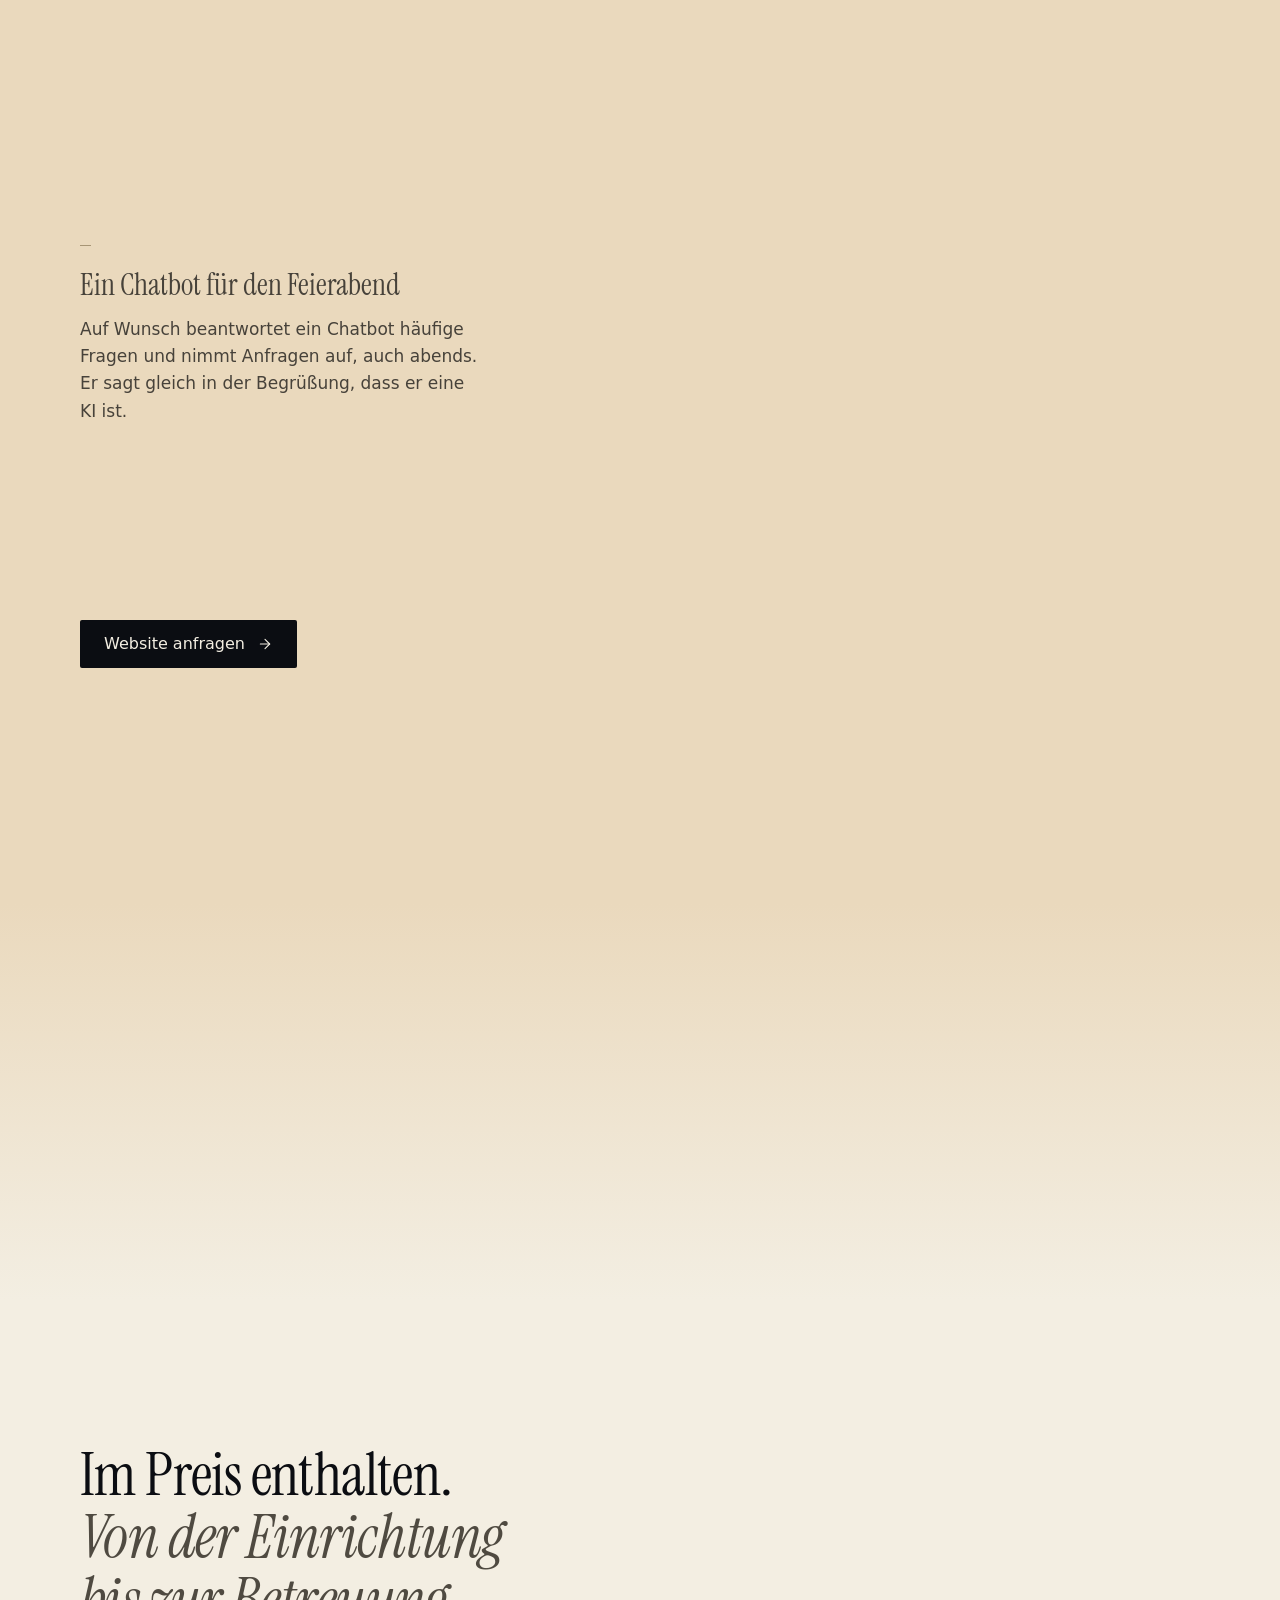
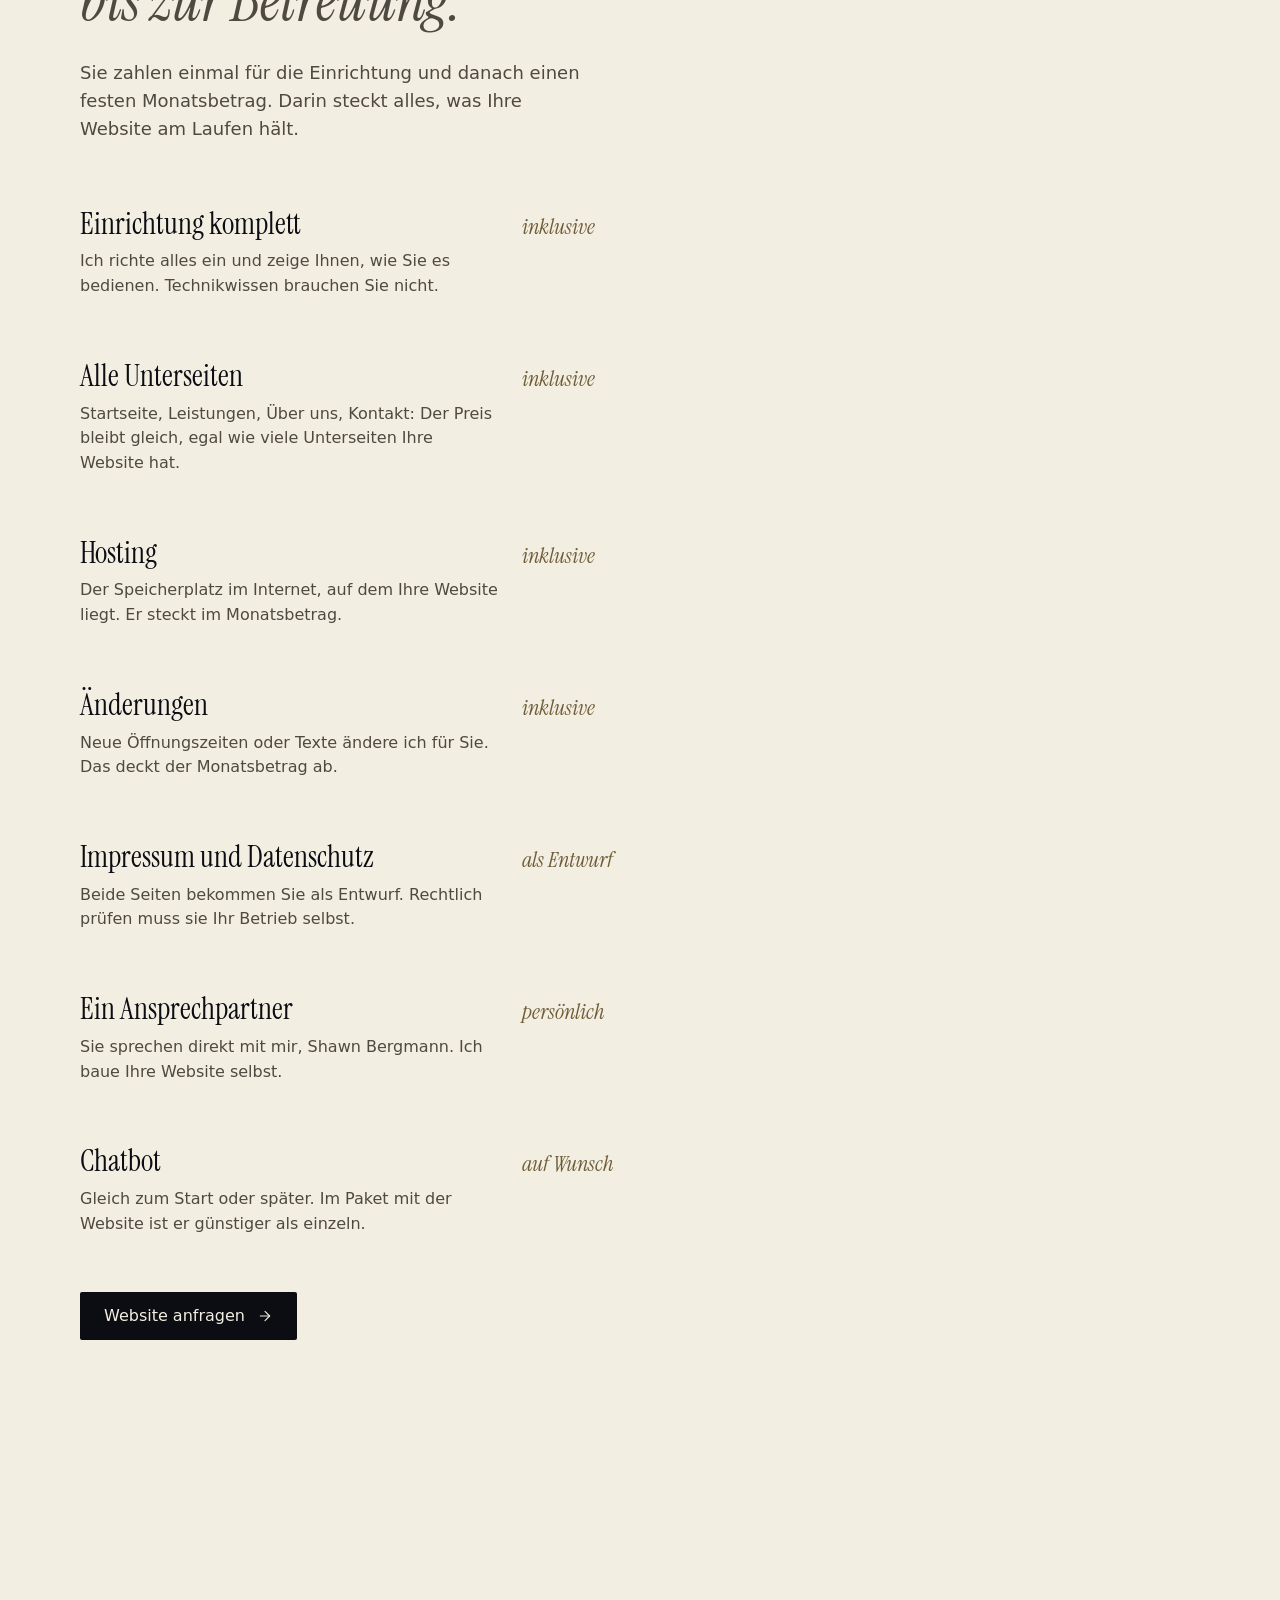
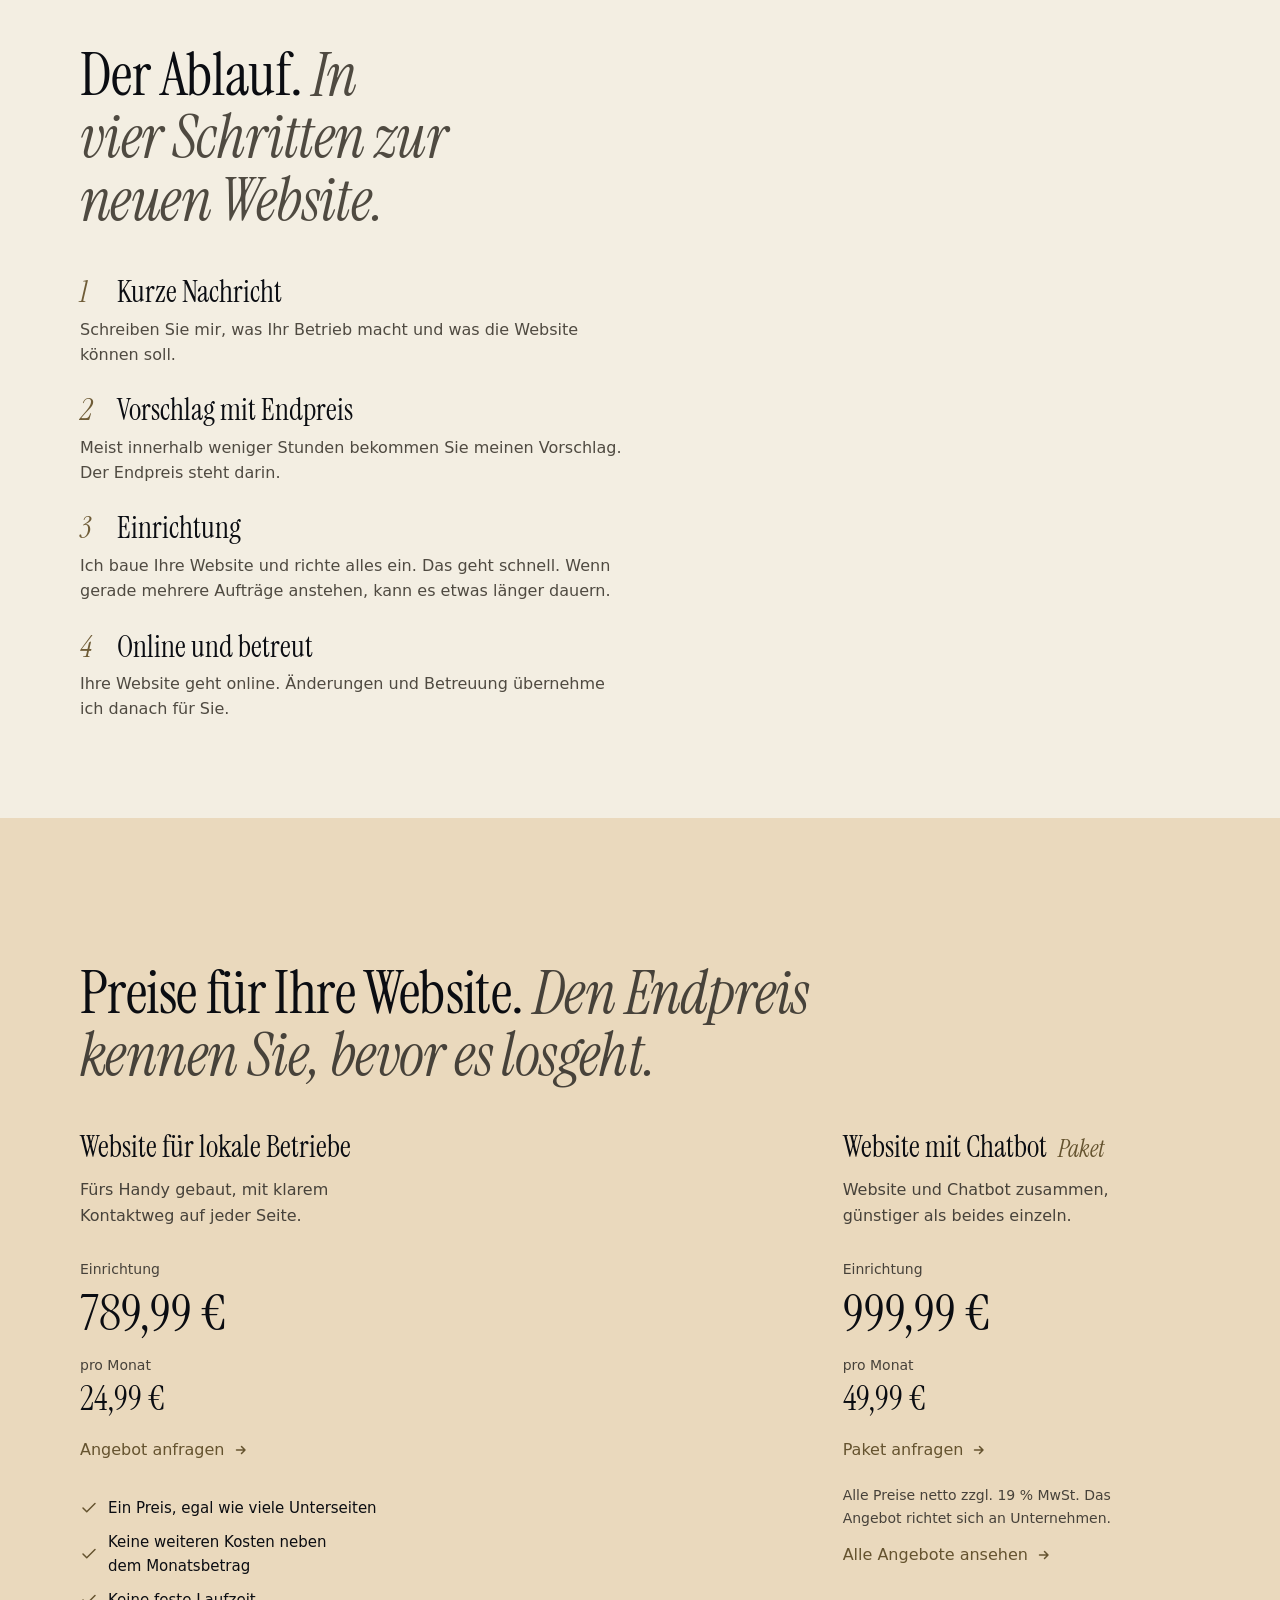
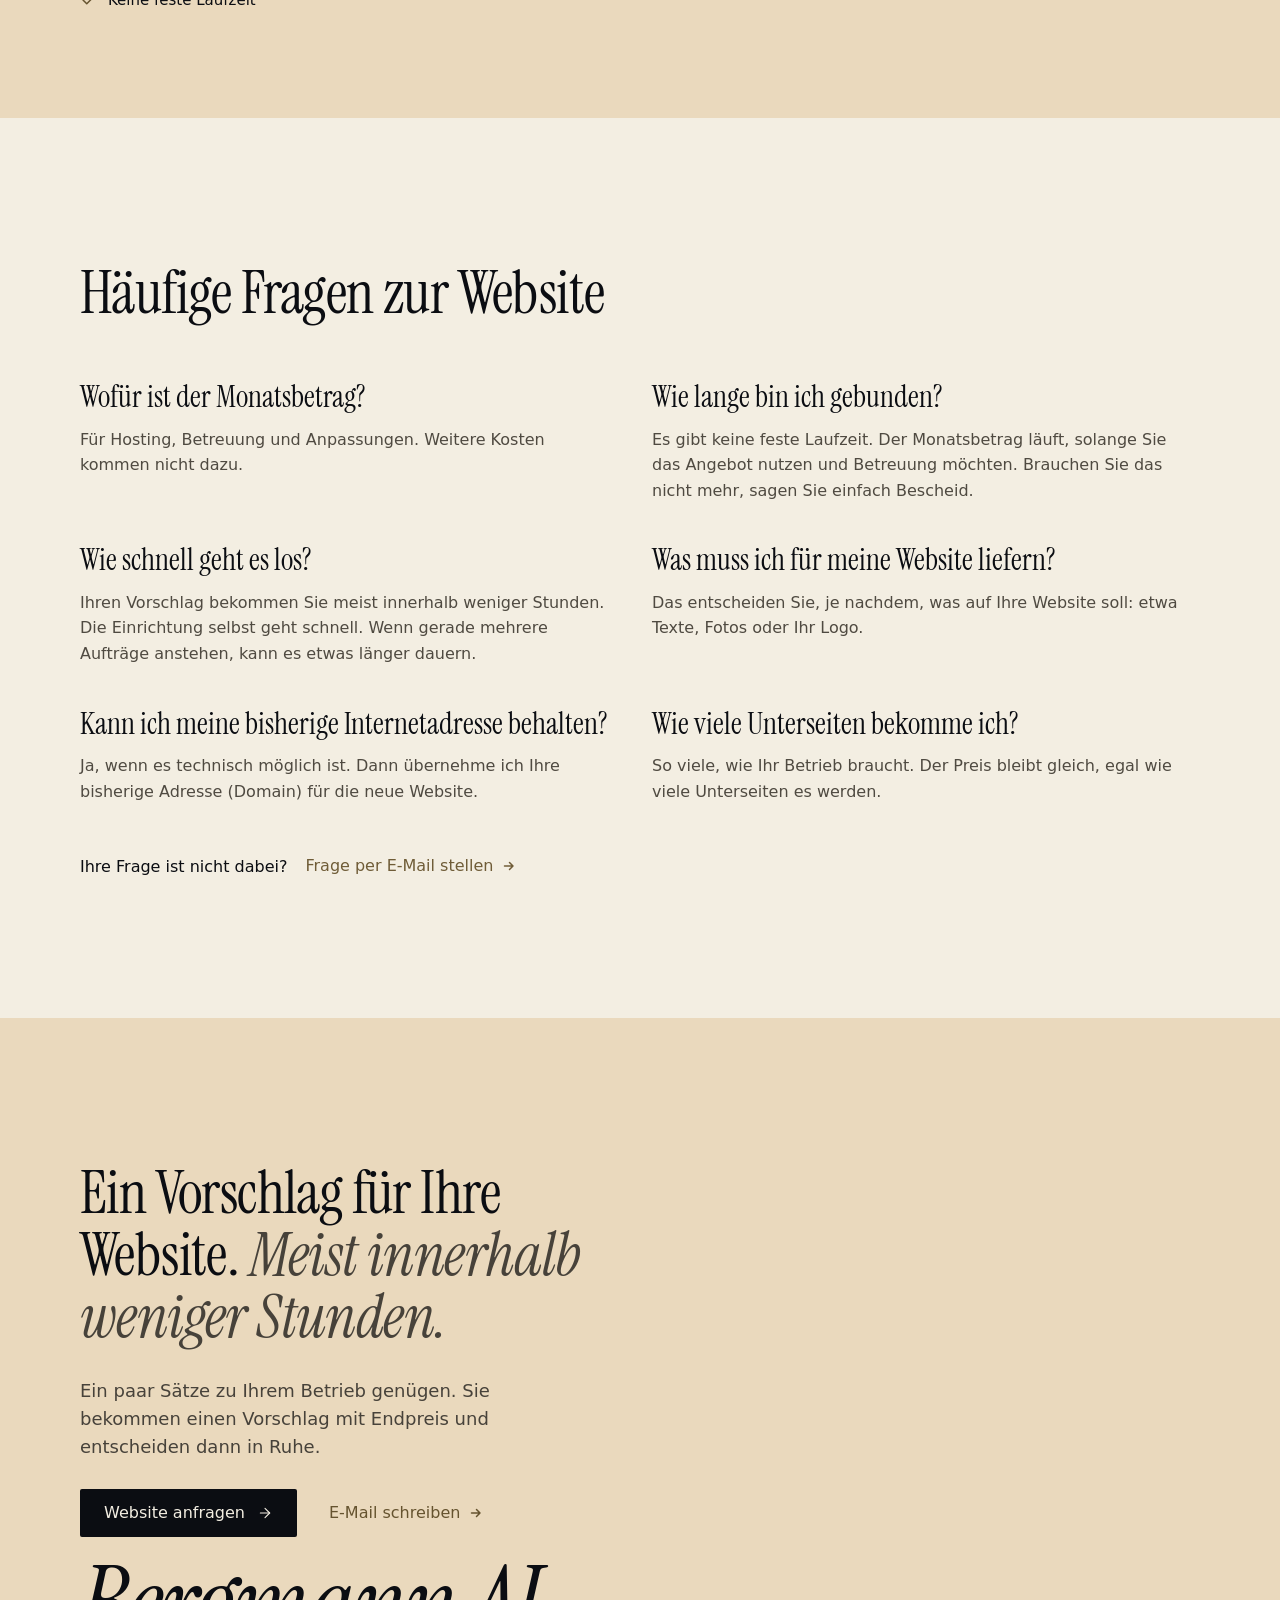
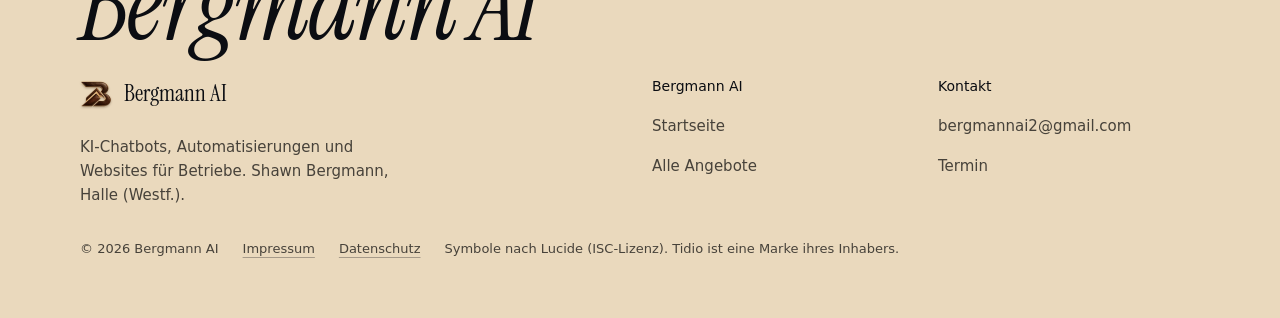
==== commit 2c43aaf2: "websites/: am Handy Vorführung am Anfang der Szene, neue Überschrift Wunsch des Inhabers (25.11.2026" ====
--- a/websites/index.html
+++ b/websites/index.html
@@ -90,13 +90,14 @@
     </div>
   </section>
 
-  <!-- 2 Die Szene der Seite: Im Handy scrollt die Vorlage Luxus-Scroll mit; die Überschrift erscheint Wort für Wort -->
+  <!-- 2 Die Szene der Seite: Im Handy scrollt die Vorlage Luxus-Scroll mit; die Überschrift erscheint Wort für Wort.
+       Am Handy beginnt sie mit der Vorführung: Das Handy wird groß und zeigt die ganze Vorlage (handy.js) -->
   <section class="wandel" id="vorlage" data-theme="light" data-ground="cream" data-scroll-moment aria-labelledby="wandel-h">
     <div class="wrap grid12 wandel__grid">
-      <h2 class="wandel__head" id="wandel-h" data-glow>So kann Ihre Website aussehen. <span class="muted">Eine Vorlage zum Durchscrollen.</span></h2>
+      <h2 class="wandel__head" id="wandel-h" data-glow>So kann Ihre Website auf dem Handy aussehen. <span class="muted">Dort, wo die meisten Ihrer Kunden sie ansehen.</span></h2>
       <div class="wandel__flow">
         <ol class="steps">
-          <li class="step is-active" data-step="0"><h3>Eine Vorlage zum Ansehen</h3><p>Im Handy läuft eine Vorlage für einen Anbieter von Privatflügen. Scrollen Sie weiter, dann scrollt sie mit. Ihre Website bekommt Ihre Farben, Ihre Fotos und Ihre Texte.</p></li>
+          <li class="step is-active" data-step="0"><h3>Eine Vorlage zum Ansehen</h3><p>Im Handy läuft eine Vorlage für einen Anbieter von Privatflügen. <span class="wide-only">Scrollen Sie weiter, dann scrollt sie mit. </span>Ihre Website bekommt Ihre Farben, Ihre Fotos und Ihre Texte.</p></li>
           <li class="step" data-step="1"><h3>Große Schrift statt Zoomen</h3><p>Schrift und Knöpfe sind fürs Handy gebaut. Ihre Kunden lesen Ihre Leistungen, ohne mit zwei Fingern zu vergrößern.</p></li>
           <li class="step" data-step="2"><h3>Ein Knopf zum Anrufen</h3><p>Anruf, E-Mail oder Chat: Auf jeder Seite steht ein klarer Weg zu Ihnen.</p></li>
           <li class="step" data-step="3"><h3>Kurze Ladezeit</h3><p>Die Seite ist schlank gebaut und lädt auch unterwegs schnell. Niemand wartet auf ein Bild, das nicht kommt.</p></li>
--- a/websites/assets/css/style.css
+++ b/websites/assets/css/style.css
@@ -121,8 +121,8 @@
 .nav { position: fixed; inset: 0 0 auto 0; z-index: 70; height: var(--nav); background: var(--nav-bg, var(--bg)); color: var(--fg); box-shadow: 0 1px 0 var(--hair); transition: color .3s var(--ease-out), box-shadow .3s var(--ease-out); }
 .nav__bar { position: relative; height: 100%; display: flex; align-items: center; gap: 40px; }
 .nav__brand { display: inline-flex; align-items: center; gap: 12px; font: 400 23px/1 var(--serif); color: var(--fg); white-space: nowrap; }
-/* das Logo in braunem Leder (assets/logo-leder.webp, Wunsch des Inhabers, 25.11.2026); ein Hauch Schatten wie ein
-   aufgelegtes Stück Leder */
+/* das Leder-Logo des Inhabers (assets/logo-leder.webp, freigestellt aus seinem Bild, 25.11.2026); ein Hauch Schatten
+   wie ein aufgelegtes Stück Leder */
 .nav__brand img { width: 32px; height: 32px; border-radius: 8px; filter: drop-shadow(0 1px 1px rgb(59 34 16 / .35)); }
 .nav__links { display: flex; gap: 30px; margin-left: auto; }
 .nav__links a { position: relative; font-size: 15px; color: var(--fg2); padding: 10px 0; white-space: nowrap; transition: color .3s var(--ease-out); }
@@ -335,8 +335,10 @@
 
 /* Tablet hochkant und Handy: Text zuerst, das Handy darunter. Hier gibt es nur dieses eine Handy (Wunsch des
    Inhabers, 23.11.2026): Es zeigt die Vorlage live, scrollt mit dem Einstieg hoch und bleibt in der Szene oben unter
-   der Kopfzeile stehen (Abstand --pin), bis sie endet; die Schritte laufen darunter durch (handy.js). Mit seiner
-   Höhe --ph-m bleibt unter ihm gut die Hälfte des Bildschirms zum Lesen frei. */
+   der Kopfzeile stehen (Abstand --pin); die Schritte laufen darunter durch (handy.js). Mit seiner Höhe --ph-m bleibt
+   unter ihm gut die Hälfte des Bildschirms zum Lesen frei. Die Szene beginnt mit einer Fläche ohne Text (oben an
+   .wandel, nur mit JavaScript): Dort wird das Handy fast bildschirmhoch und zeigt die ganze Vorlage, die Seite steht
+   still; danach wird es wieder klein, und Überschrift und Schritte kommen (Wunsch des Inhabers, 25.11.2026). */
 @media (max-width: 899px) {
   :root { --ph-m: clamp(240px, 36svh, 400px); --pin: 16px; --dock: 1; }
   .hero__text, .hero__stage { grid-column: 1 / -1; }
@@ -352,8 +354,10 @@
   .wandel__stage { position: absolute; width: 1px; height: 1px; margin: 0; overflow: hidden; clip-path: inset(50%); }
   .wandel__stage > .phone { display: none; }   /* so lädt sein Standbild hier gar nicht erst */
   /* "Vorlage" (Menü, Link im Einstieg) springt dorthin, wo das Handy gerade oben angekommen ist */
-  .wandel { scroll-margin-top: calc(var(--ph-m) + 48px + var(--nav) + var(--pin)); }
+  .wandel { --g-bottom-h: 20svh; scroll-margin-top: calc(var(--ph-m) + 48px + var(--nav) + var(--pin)); }
   .wandel__flow { padding-bottom: 12svh; }
+  .js .wandel { padding-top: calc(var(--padt) + 720svh); }   /* die Fläche für das große Handy mit der ganzen Vorlage */
+  .wide-only { display: none; }   /* Hinweise, die nur am Laptop stimmen */
   .step, .step:first-child { justify-content: flex-start; min-height: 0; padding: 0 0 72px; }
   .step:first-child { padding-top: 56px; }
   .step h3::before { margin-bottom: 16px; }
@@ -393,6 +397,7 @@
 @media (max-width: 899px) and (max-height: 559px) {
   :root { --dock: 0; }
   .wandel { scroll-margin-top: 0; }
+  .js .wandel { padding-top: var(--padt); }
 }
 
 
@@ -429,6 +434,7 @@
 /* Chatbot über der Vorlage: erscheint beim Schritt "Chatbot" und wenn man auf das Paket zeigt */
 .device__chat { position: absolute; z-index: 1; right: 14px; bottom: 108px; left: 40px; display: flex; align-items: flex-end; gap: 8px; font: 400 12px/1.4 var(--sans); color: var(--vl-ink); opacity: 0; transform: translateY(12px) scale(.96); transform-origin: 100% 100%; transition: opacity .3s var(--ease-out), transform .5s var(--ease-intro); }
 .device.is-chat .device__chat { opacity: 1; transform: none; }
+.device.is-show .device__chat { opacity: 0; transform: translateY(12px) scale(.96); }   /* nicht über der ganzen Vorlage */
 .device__av { display: grid; place-items: center; flex: none; width: 26px; height: 26px; border-radius: 50%; background: var(--vl-gold); color: #fff; font-size: 10px; font-weight: 700; letter-spacing: .02em; }
 .device__msg { padding: 10px 12px; border-radius: 14px 14px 14px 4px; background: var(--vl-cream); box-shadow: 0 12px 26px -12px rgb(0 0 0 / .6), 0 0 0 1px rgb(27 21 15 / .06); }
 .device__chips { display: flex; flex-wrap: wrap; gap: 5px; margin-top: 6px; }
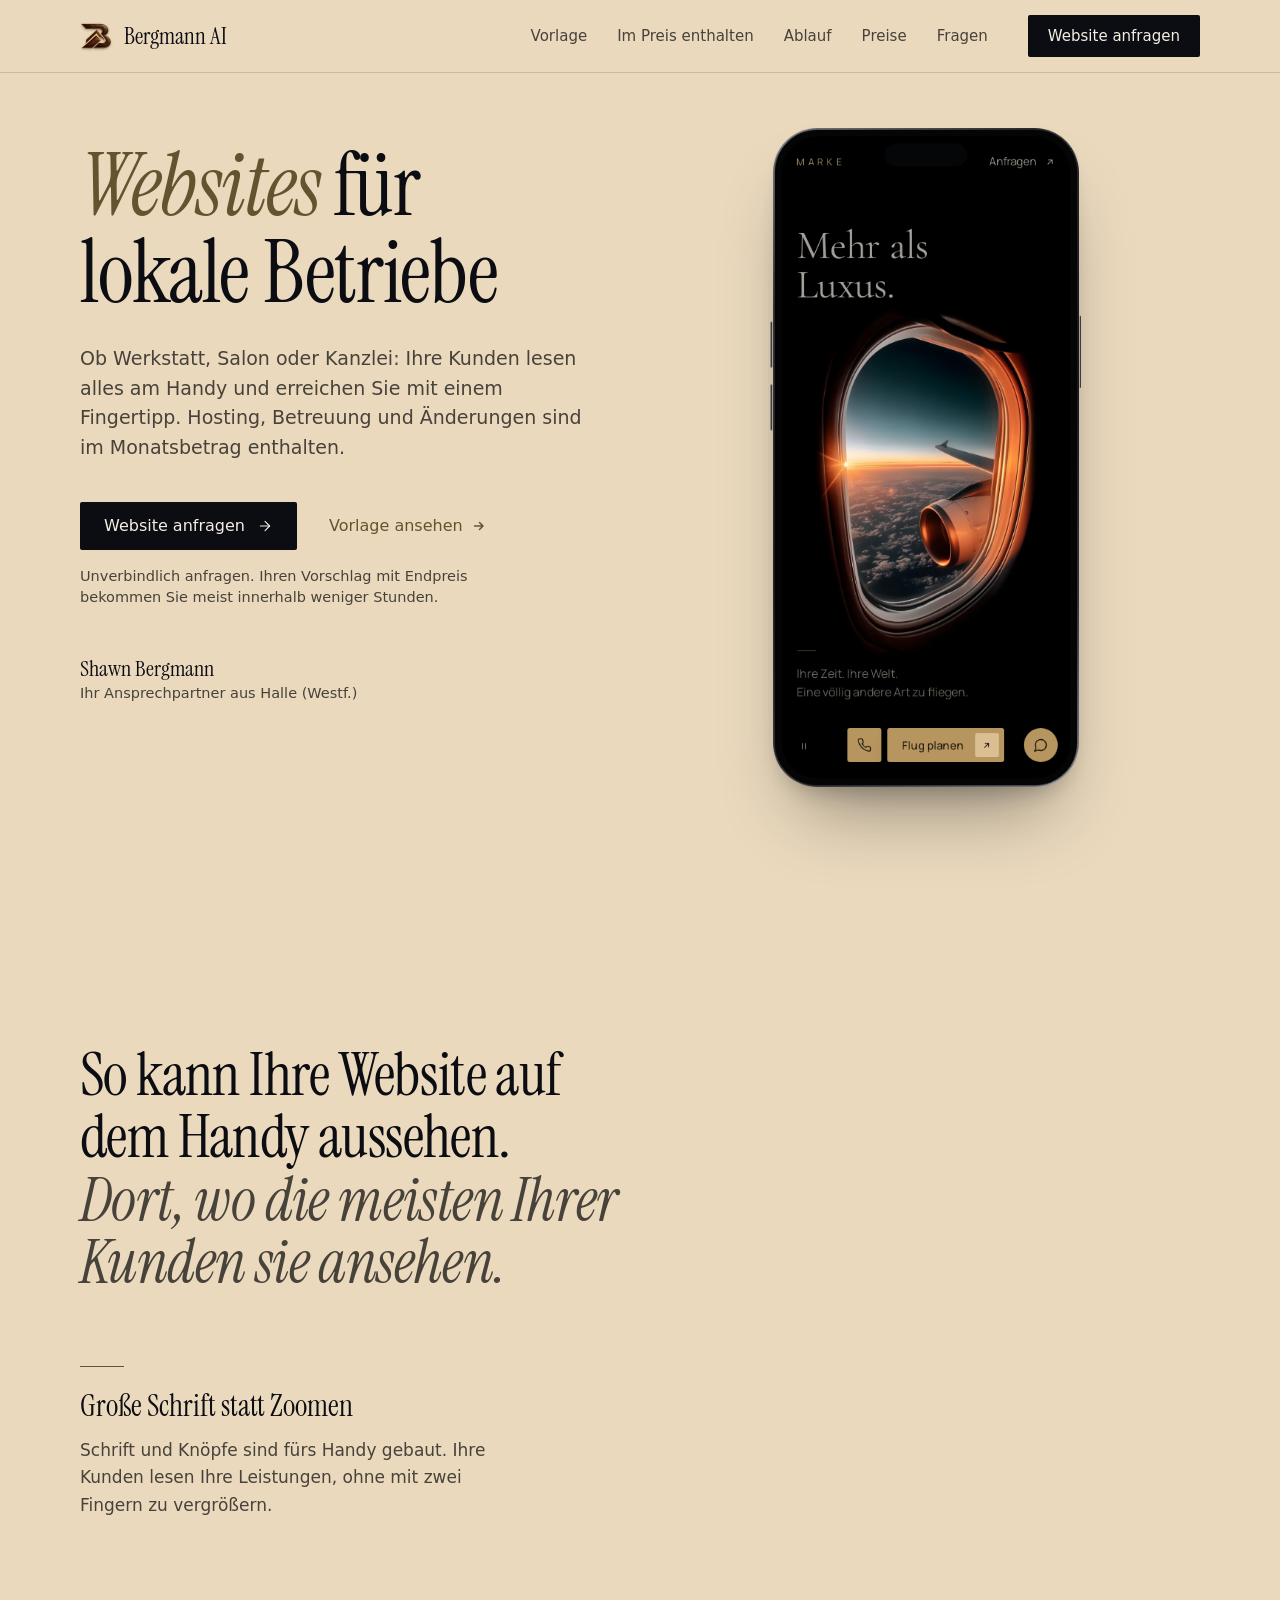
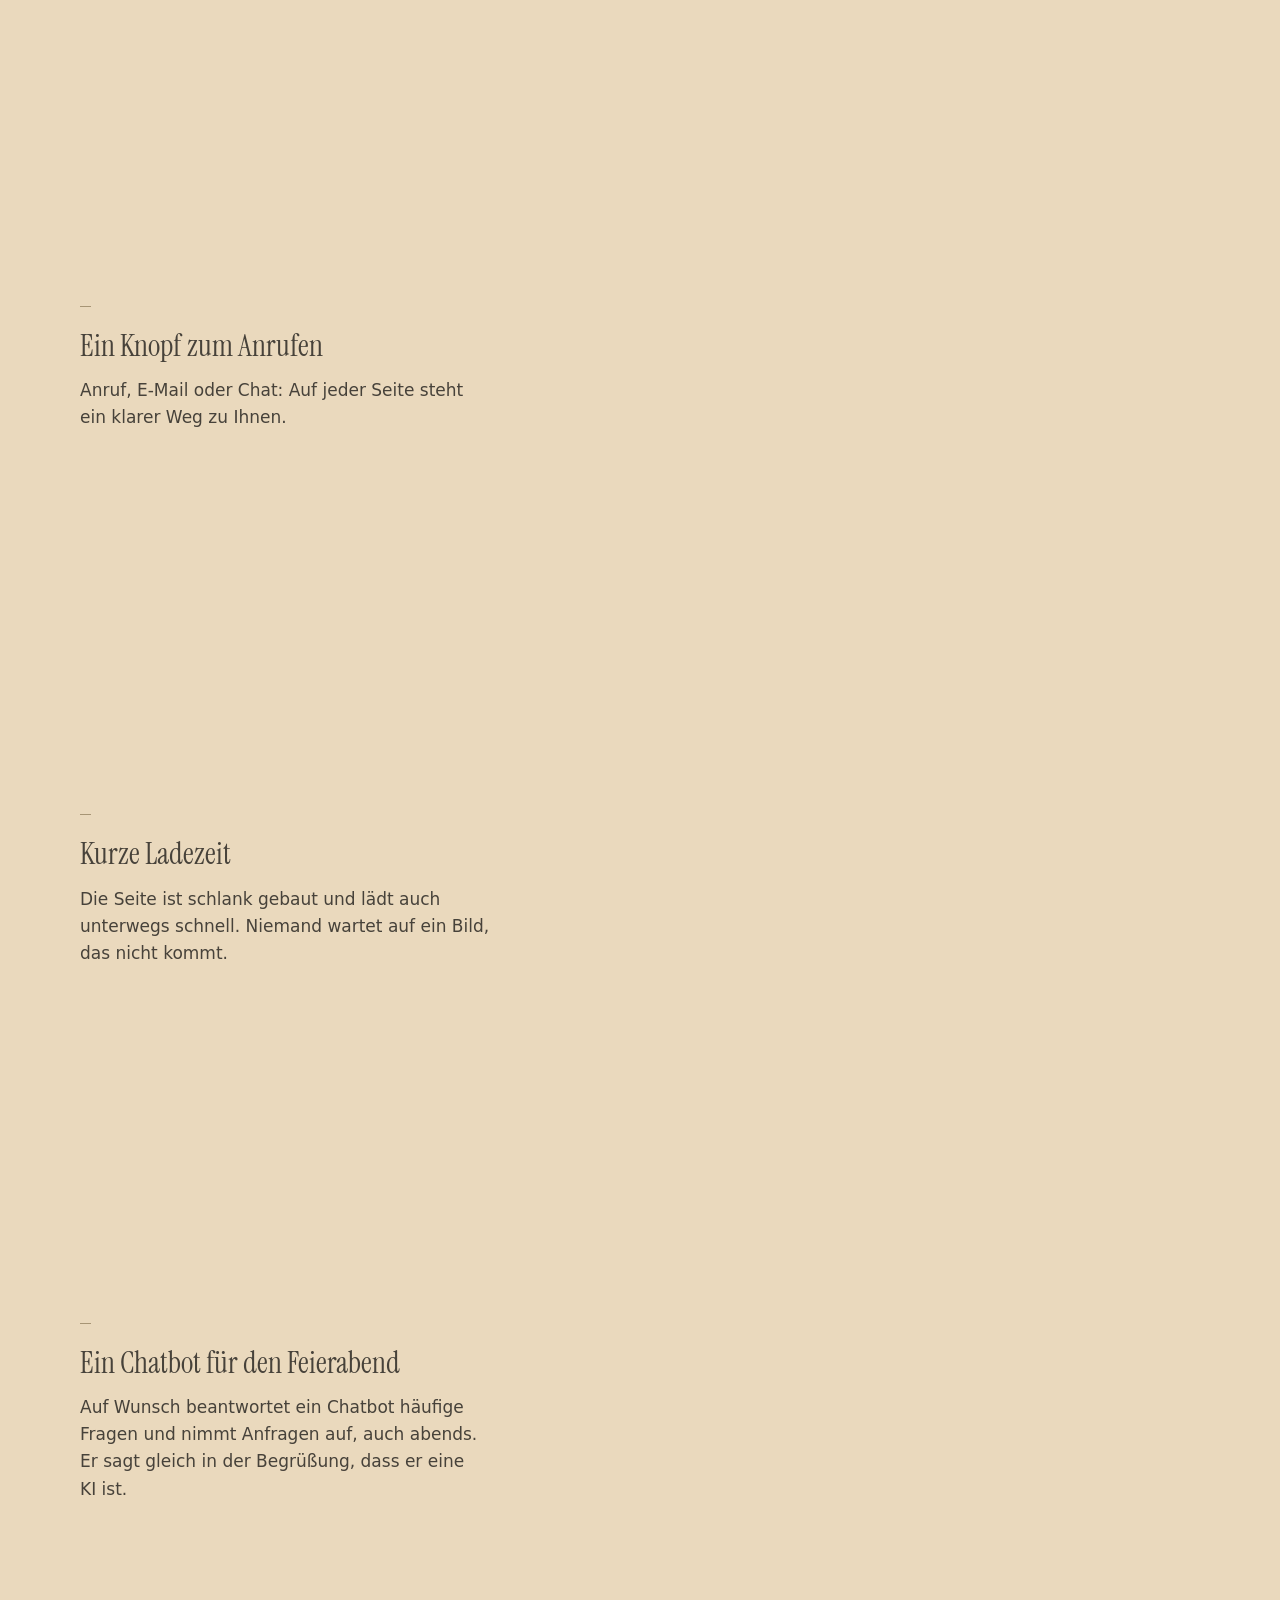
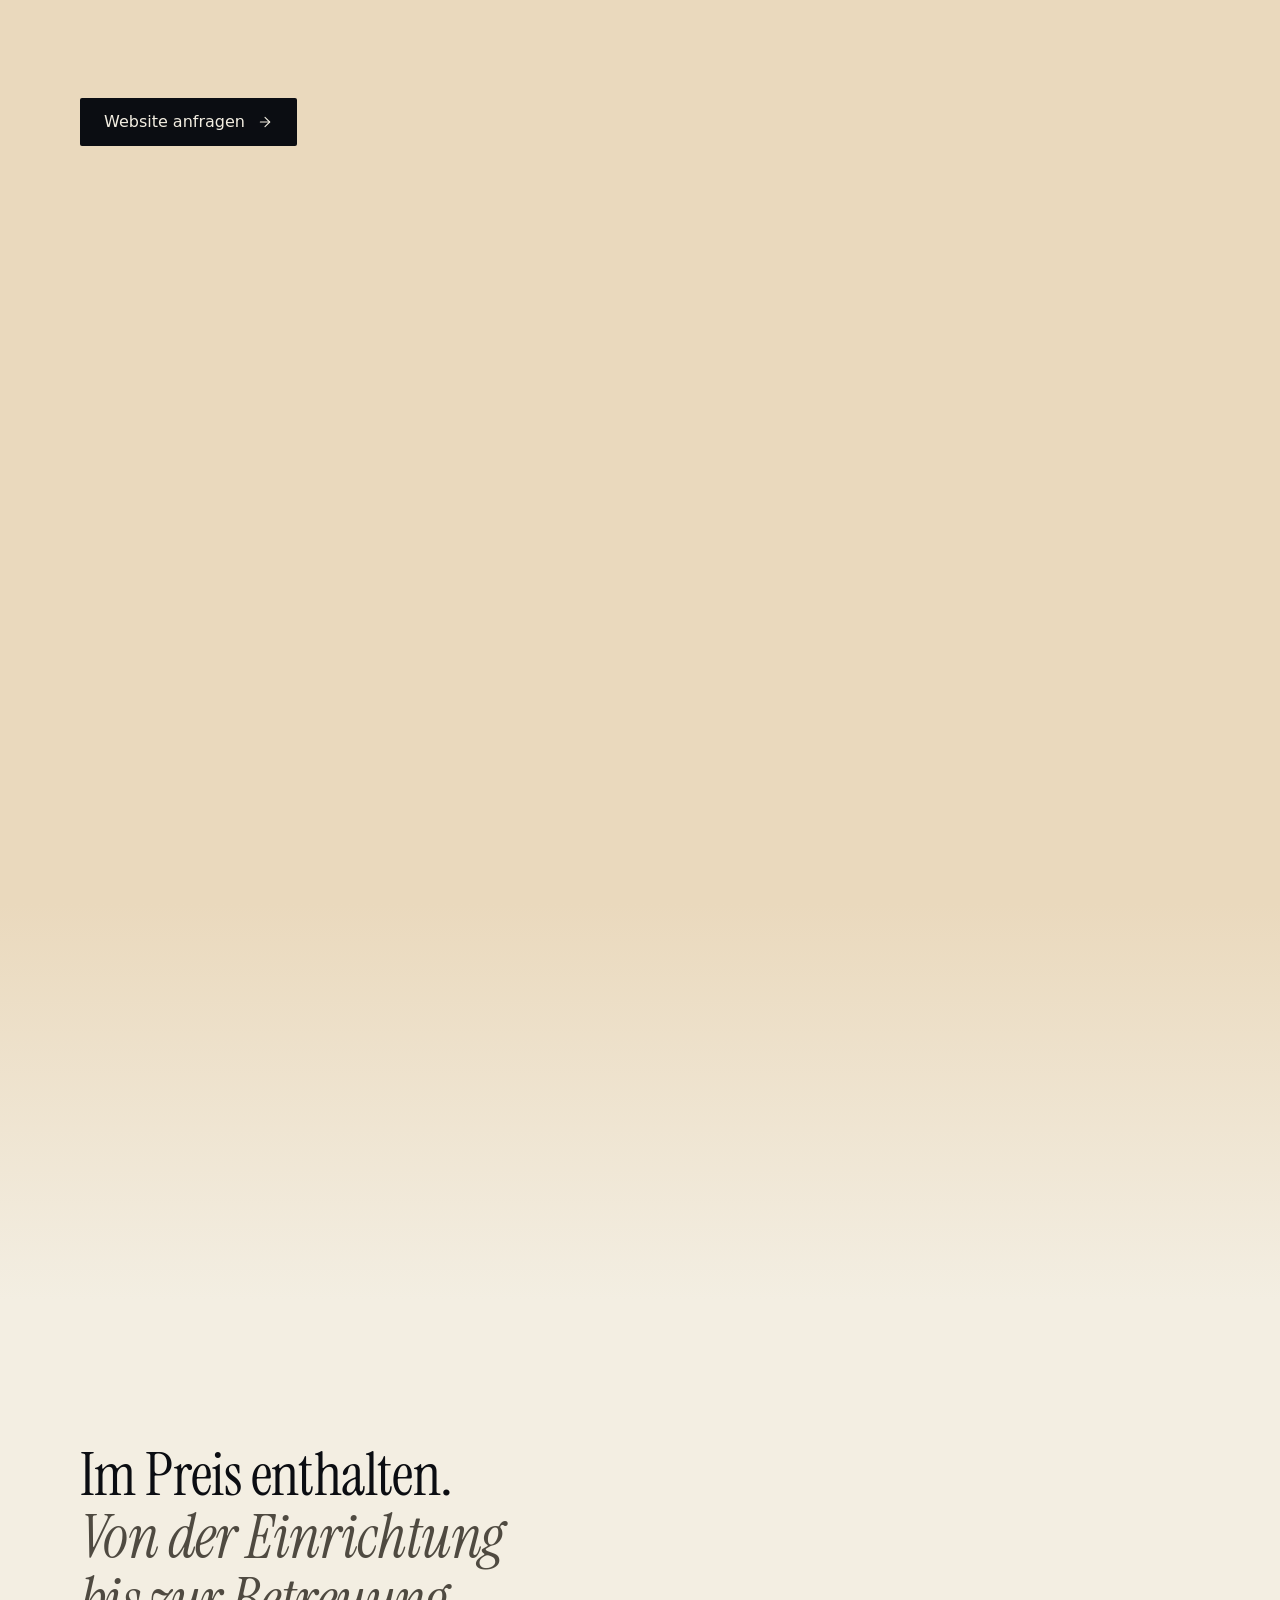
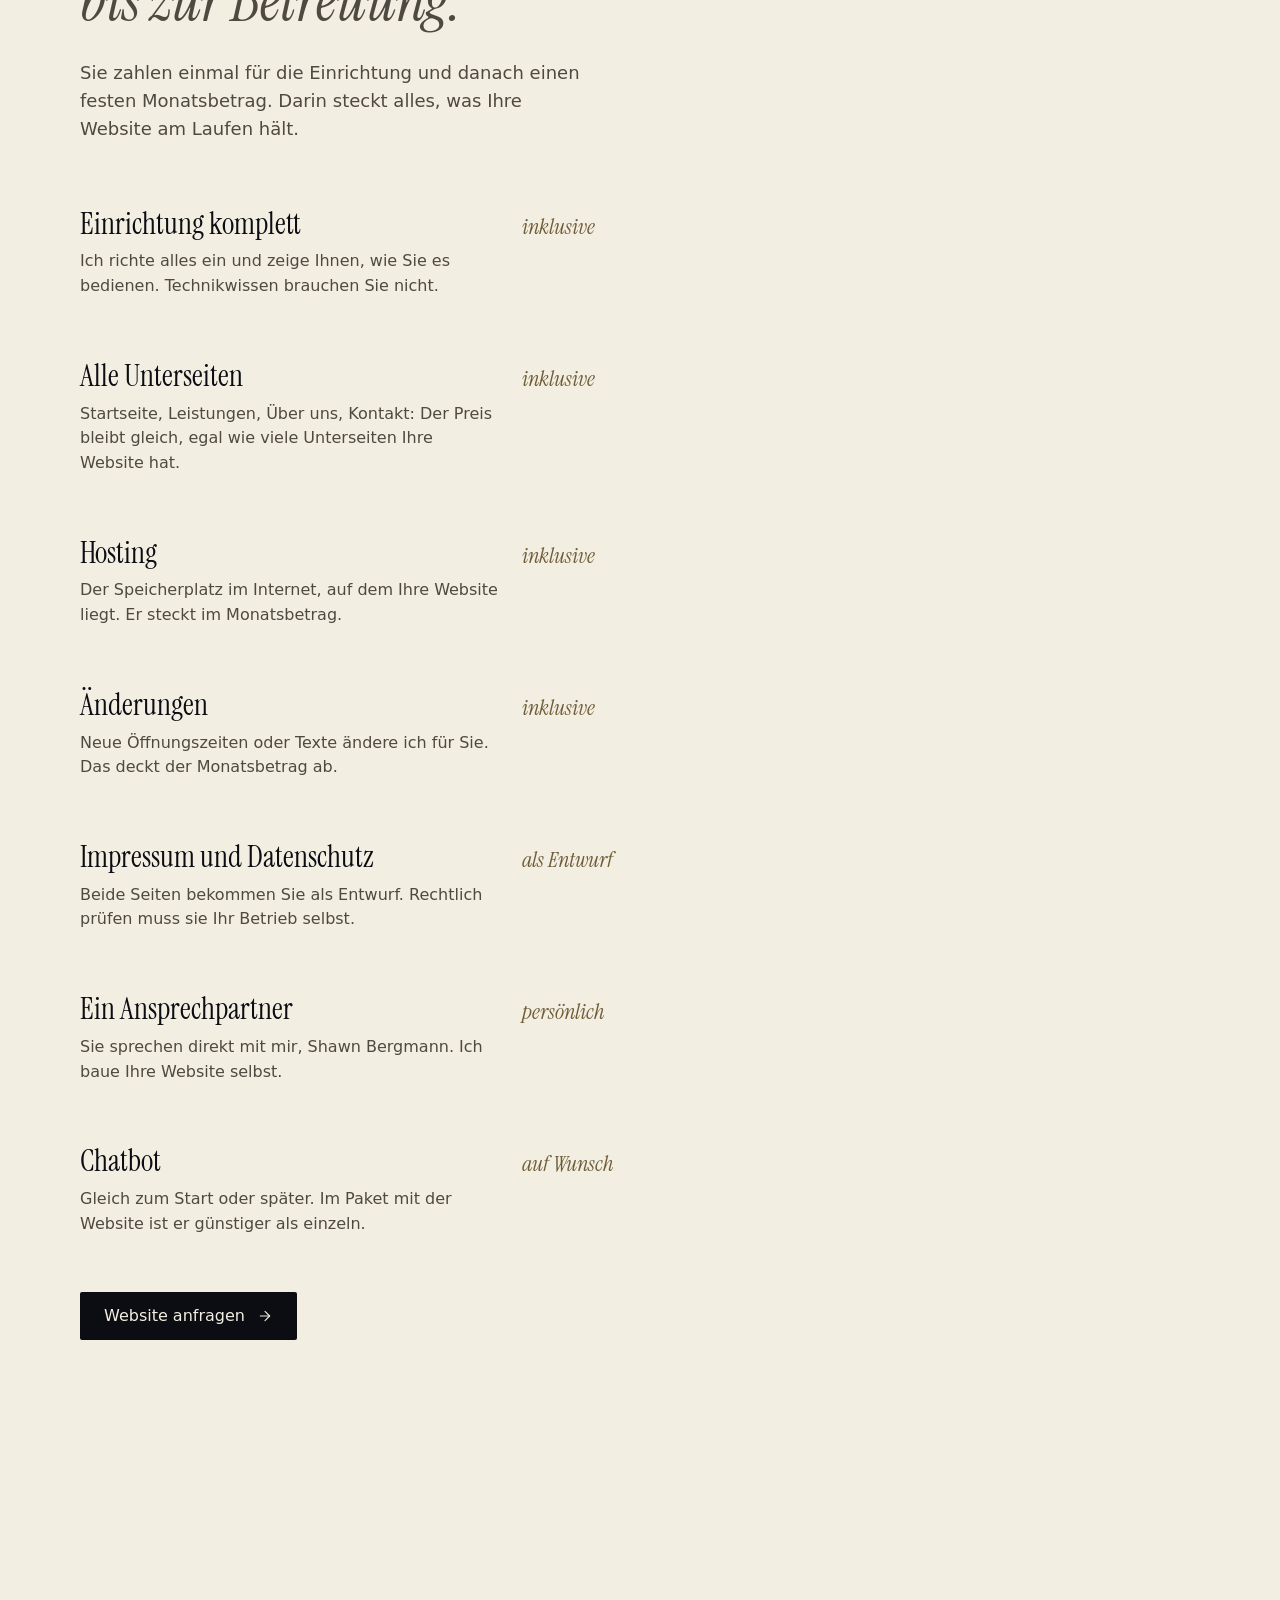
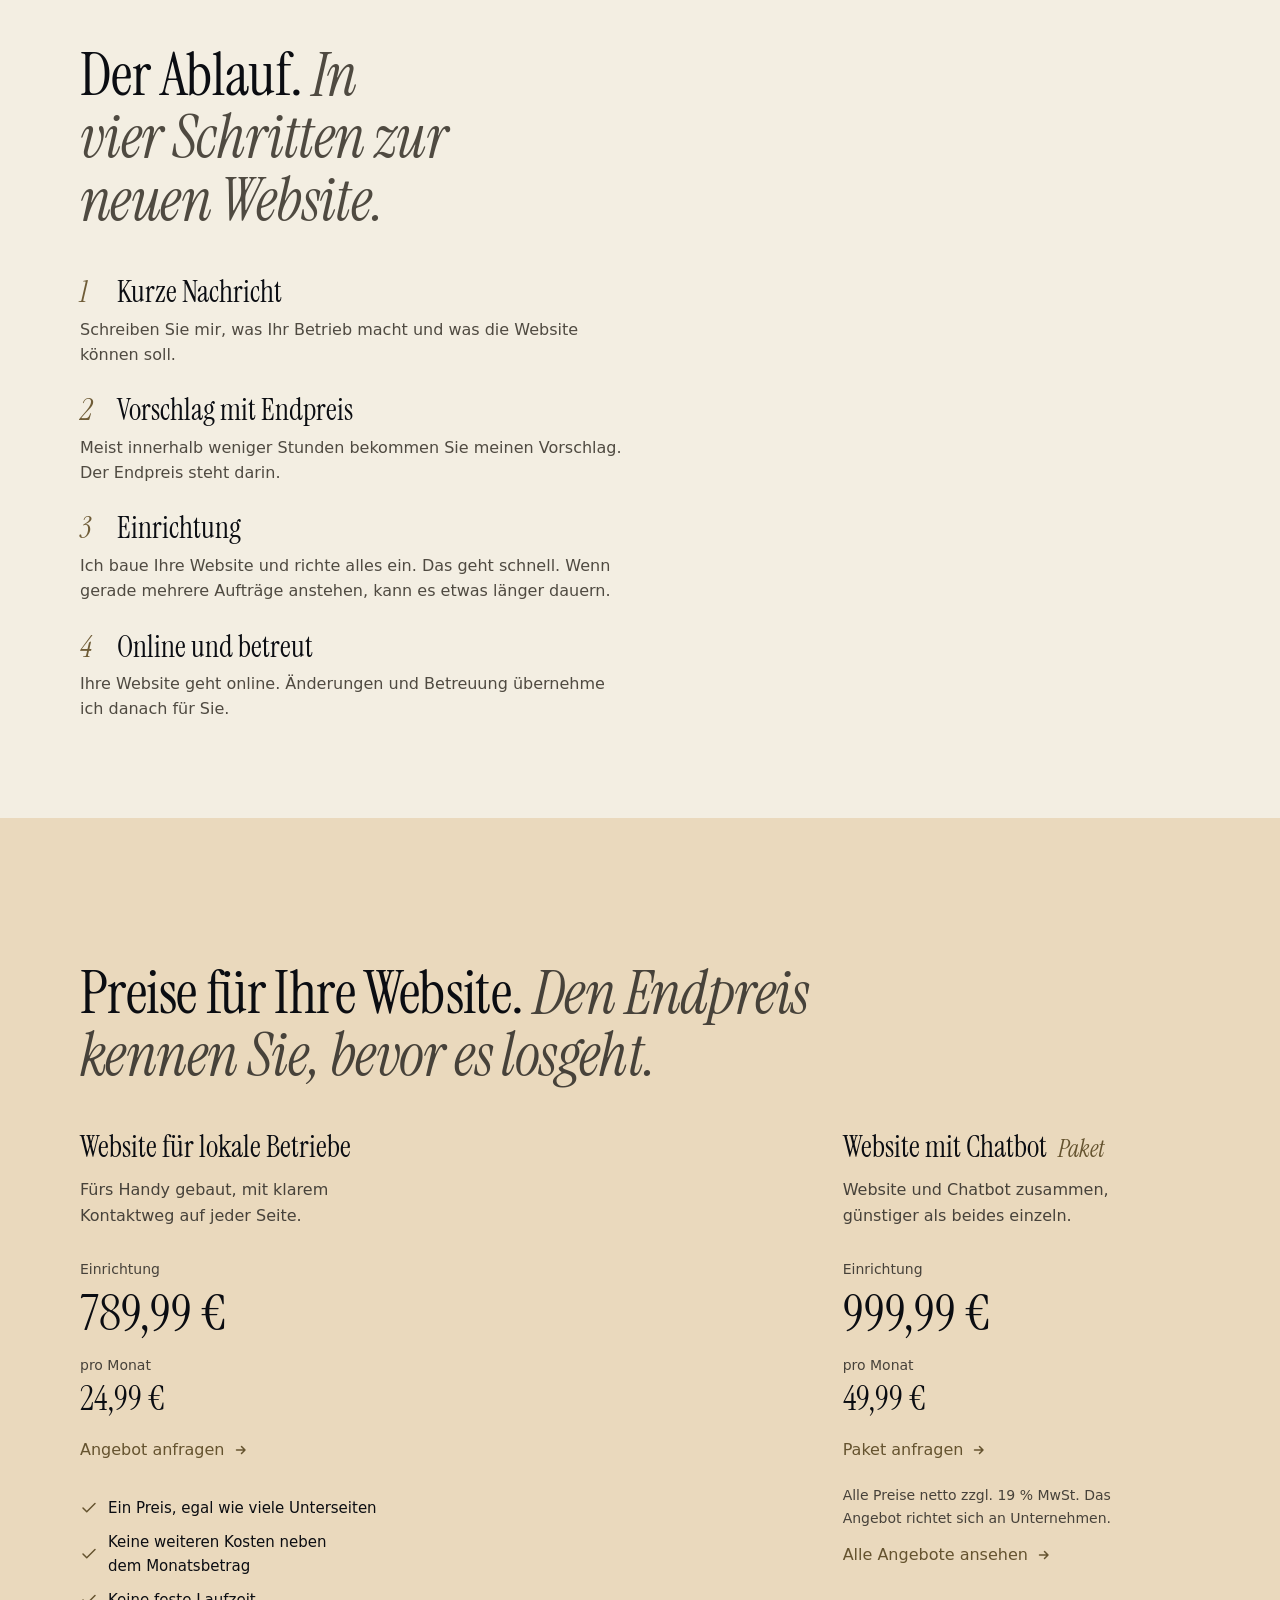
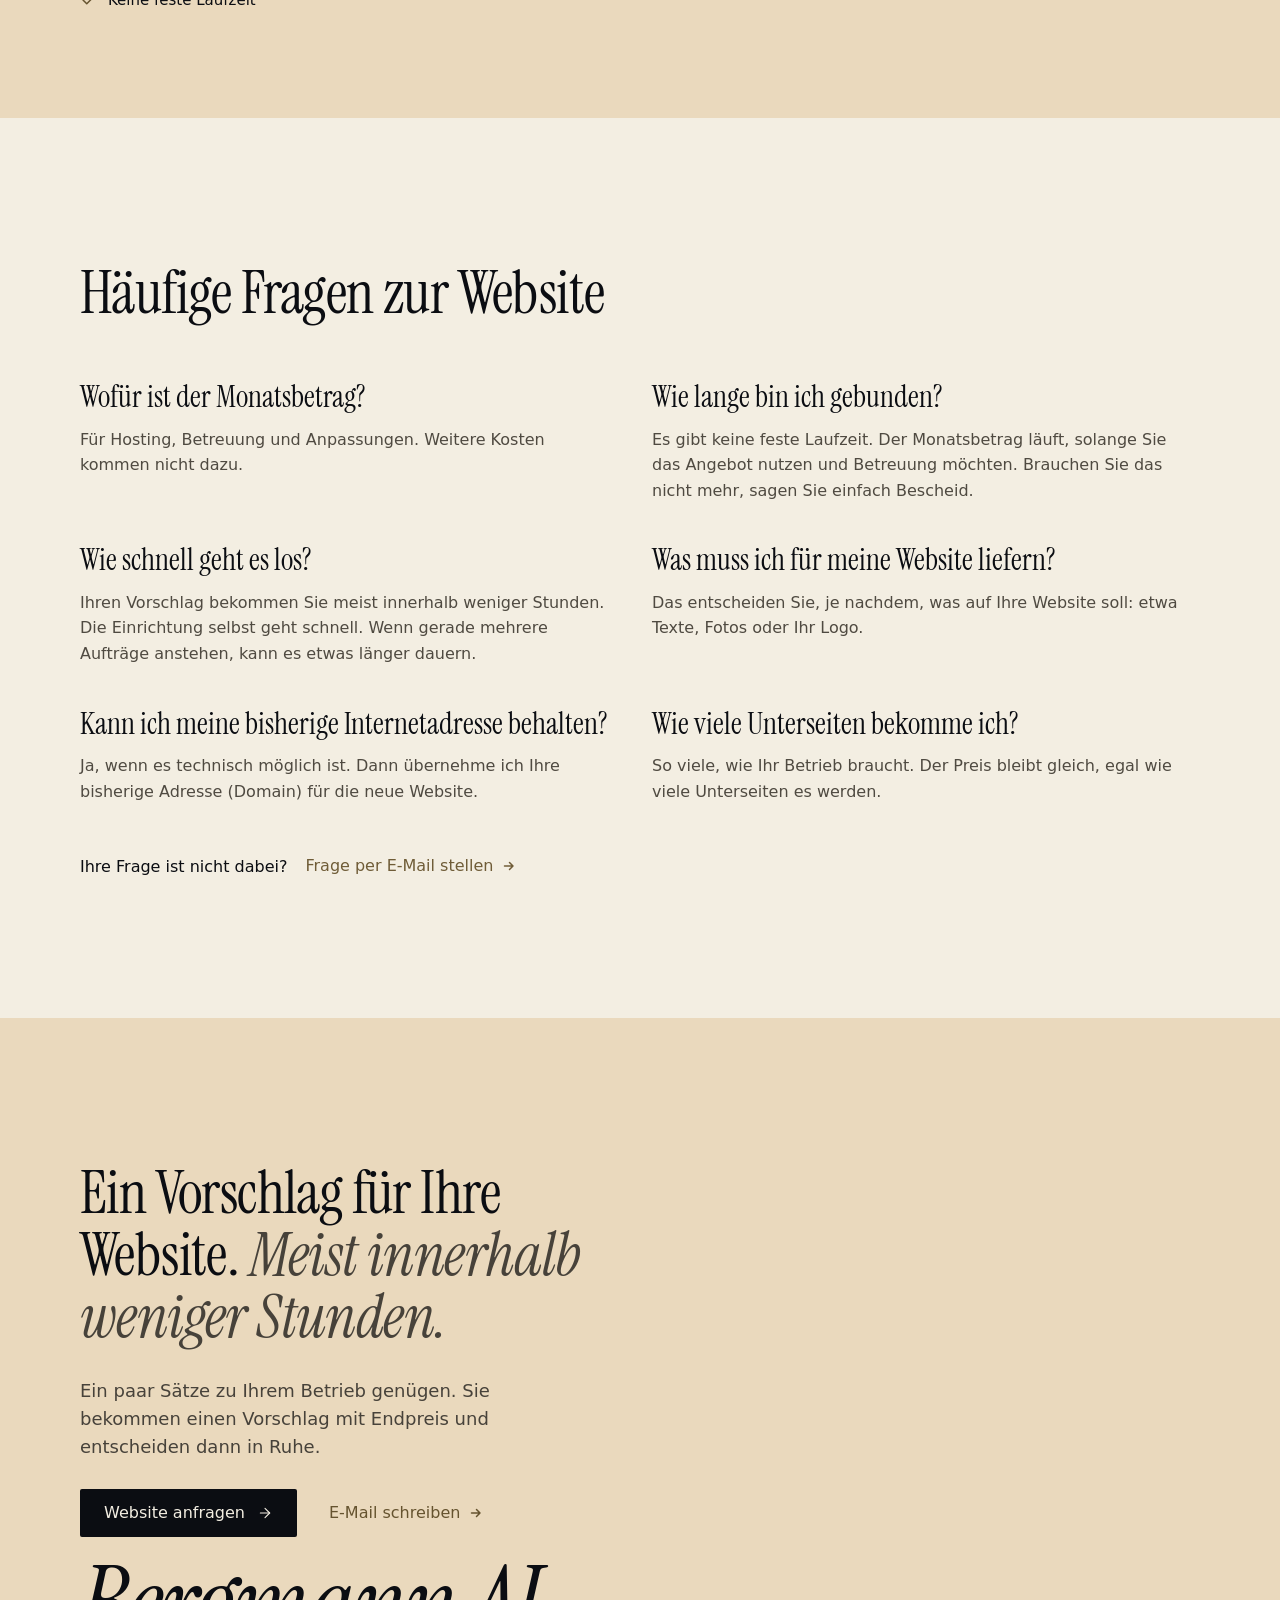
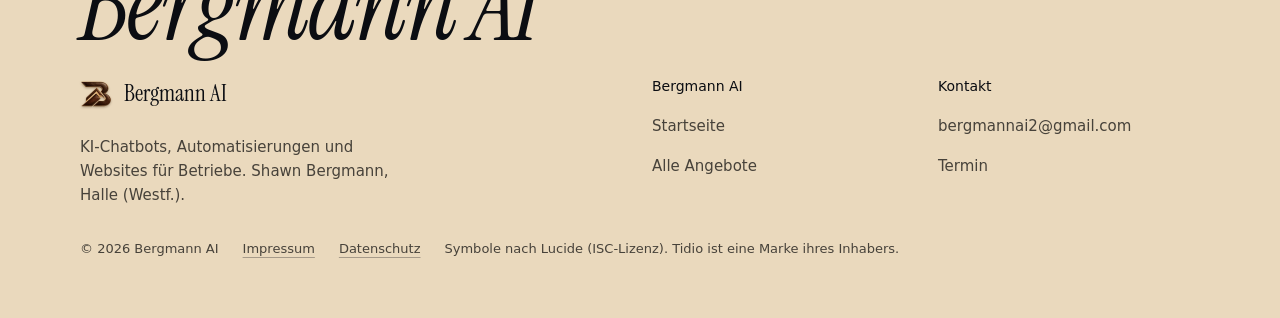
==== commit a8c5dbe6: "websites/: Schritt „Vorlage zum Ansehen“ raus, Versprechen im Handy erfüllt Wunsch des Inhabers (25." ====
--- a/websites/index.html
+++ b/websites/index.html
@@ -97,11 +97,10 @@
       <h2 class="wandel__head" id="wandel-h" data-glow>So kann Ihre Website auf dem Handy aussehen. <span class="muted">Dort, wo die meisten Ihrer Kunden sie ansehen.</span></h2>
       <div class="wandel__flow">
         <ol class="steps">
-          <li class="step is-active" data-step="0"><h3>Eine Vorlage zum Ansehen</h3><p>Im Handy läuft eine Vorlage für einen Anbieter von Privatflügen. <span class="wide-only">Scrollen Sie weiter, dann scrollt sie mit. </span>Ihre Website bekommt Ihre Farben, Ihre Fotos und Ihre Texte.</p></li>
-          <li class="step" data-step="1"><h3>Große Schrift statt Zoomen</h3><p>Schrift und Knöpfe sind fürs Handy gebaut. Ihre Kunden lesen Ihre Leistungen, ohne mit zwei Fingern zu vergrößern.</p></li>
-          <li class="step" data-step="2"><h3>Ein Knopf zum Anrufen</h3><p>Anruf, E-Mail oder Chat: Auf jeder Seite steht ein klarer Weg zu Ihnen.</p></li>
-          <li class="step" data-step="3"><h3>Kurze Ladezeit</h3><p>Die Seite ist schlank gebaut und lädt auch unterwegs schnell. Niemand wartet auf ein Bild, das nicht kommt.</p></li>
-          <li class="step" data-step="4"><h3>Ein Chatbot für den Feierabend</h3><p>Auf Wunsch beantwortet ein Chatbot häufige Fragen und nimmt Anfragen auf, auch abends. Er sagt gleich in der Begrüßung, dass er eine KI ist.</p></li>
+          <li class="step is-active" data-step="0"><h3>Große Schrift statt Zoomen</h3><p>Schrift und Knöpfe sind fürs Handy gebaut. Ihre Kunden lesen Ihre Leistungen, ohne mit zwei Fingern zu vergrößern.</p></li>
+          <li class="step" data-step="1"><h3>Ein Knopf zum Anrufen</h3><p>Anruf, E-Mail oder Chat: Auf jeder Seite steht ein klarer Weg zu Ihnen.</p></li>
+          <li class="step" data-step="2"><h3>Kurze Ladezeit</h3><p>Die Seite ist schlank gebaut und lädt auch unterwegs schnell. Niemand wartet auf ein Bild, das nicht kommt.</p></li>
+          <li class="step" data-step="3"><h3>Ein Chatbot für den Feierabend</h3><p>Auf Wunsch beantwortet ein Chatbot häufige Fragen und nimmt Anfragen auf, auch abends. Er sagt gleich in der Begrüßung, dass er eine KI ist.</p></li>
         </ol>
         <div class="actions wandel__cta">
           <a class="btn btn--fill" href="mailto:bergmannai2@gmail.com?subject=Website%20anfragen" data-anfrage="Website für lokale Betriebe">Website anfragen<svg class="ico"><use href="#i-arrow"/></svg></a>
@@ -275,7 +274,7 @@
     <div class="device__body">
       <div class="device__screen">
         <img class="device__poster" src="assets/handy/vorlage-zu-580.webp" srcset="assets/handy/vorlage-zu-460.webp 460w, assets/handy/vorlage-zu-580.webp 580w" sizes="(max-width: 639px) 150px, (max-width: 899px) 200px, 340px" alt="" width="580" height="1292" decoding="async">
-        <iframe class="device__site" title="Vorlage Luxus-Scroll" tabindex="-1" scrolling="no" data-src="../vorlagen/luxus-scroll/"></iframe>
+        <iframe class="device__site" title="Vorlage Luxus-Scroll" tabindex="-1" scrolling="no" data-src="../vorlagen/luxus-scroll/?handy=1"></iframe>
         <div class="device__chat">
           <span class="device__av">KI</span>
           <div><p class="device__msg">Guten Abend! Ich bin Ava, eine KI-Assistentin. Wobei kann ich helfen?</p><span class="device__chips"><span>Flug planen</span><span>Frage stellen</span></span></div>
--- a/websites/assets/css/style.css
+++ b/websites/assets/css/style.css
@@ -357,7 +357,6 @@
   .wandel { --g-bottom-h: 20svh; scroll-margin-top: calc(var(--ph-m) + 48px + var(--nav) + var(--pin)); }
   .wandel__flow { padding-bottom: 12svh; }
   .js .wandel { padding-top: calc(var(--padt) + 720svh); }   /* die Fläche für das große Handy mit der ganzen Vorlage */
-  .wide-only { display: none; }   /* Hinweise, die nur am Laptop stimmen */
   .step, .step:first-child { justify-content: flex-start; min-height: 0; padding: 0 0 72px; }
   .step:first-child { padding-top: 56px; }
   .step h3::before { margin-bottom: 16px; }
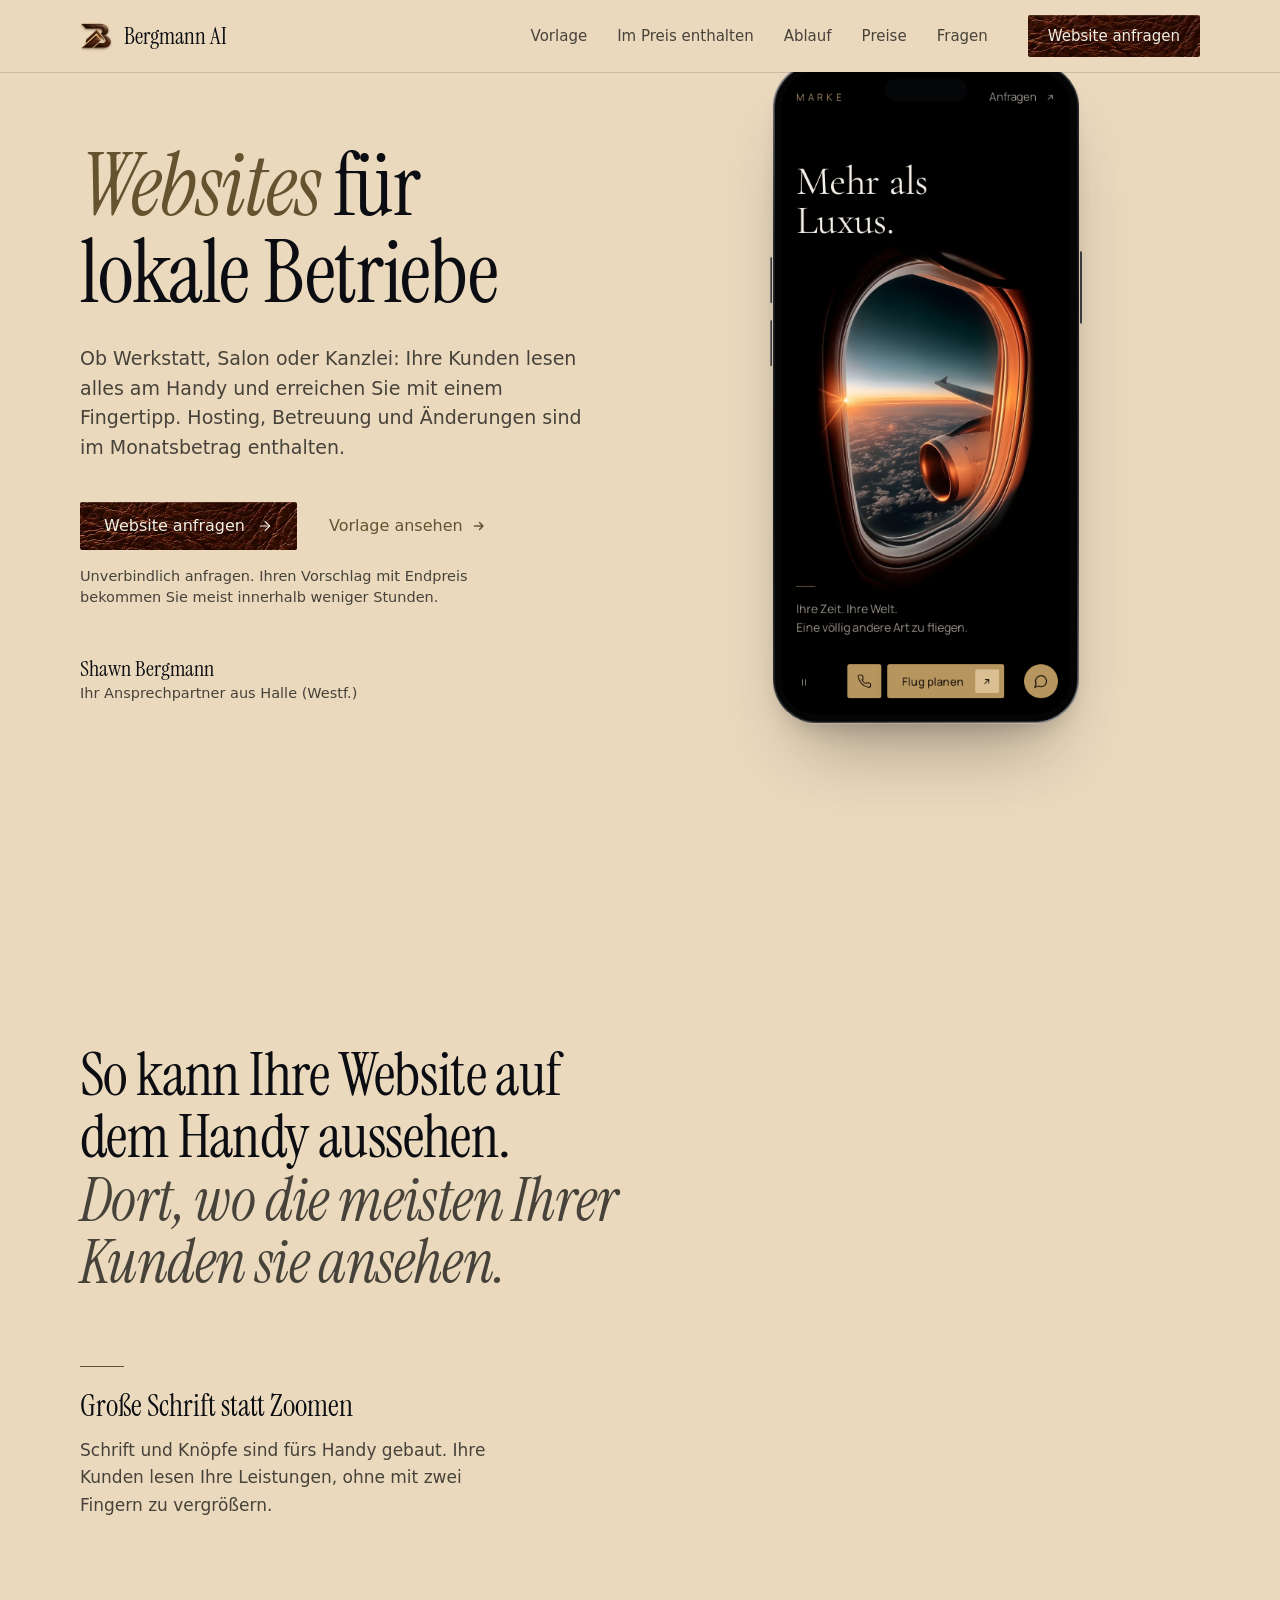
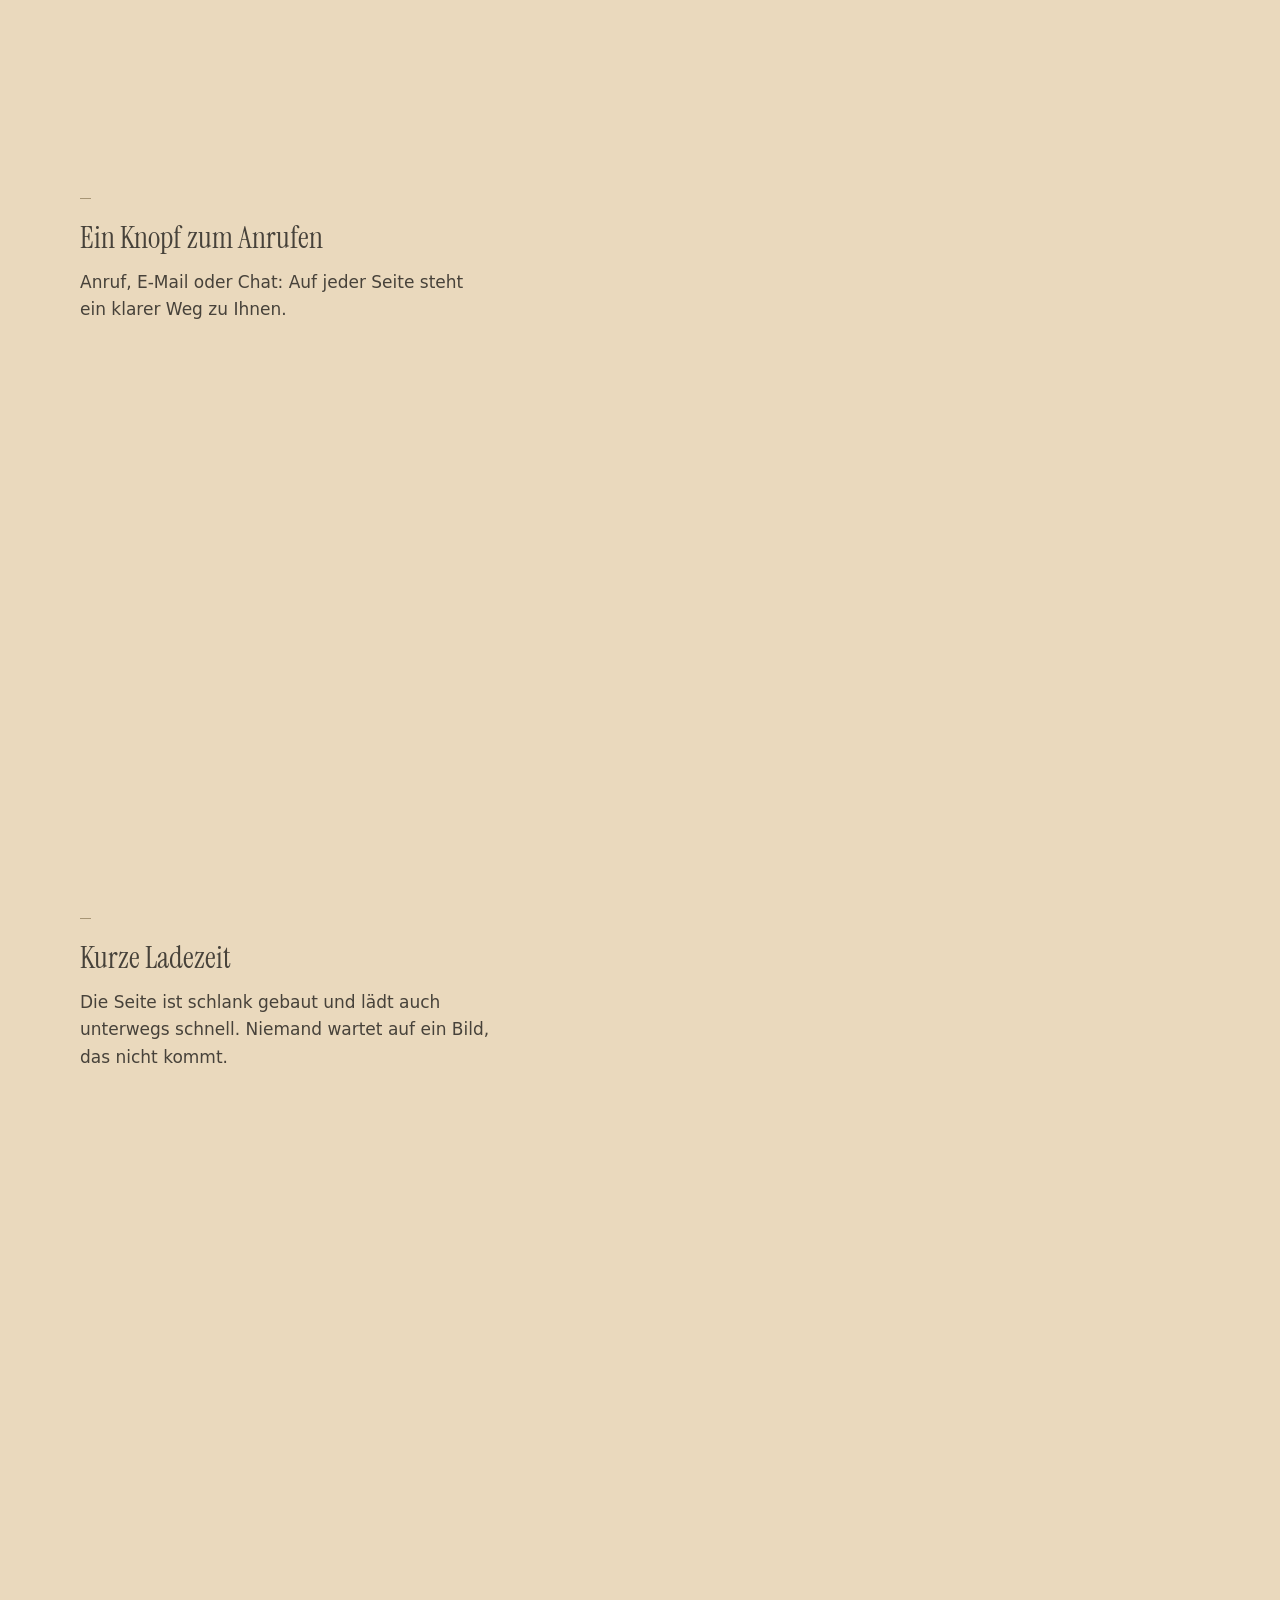
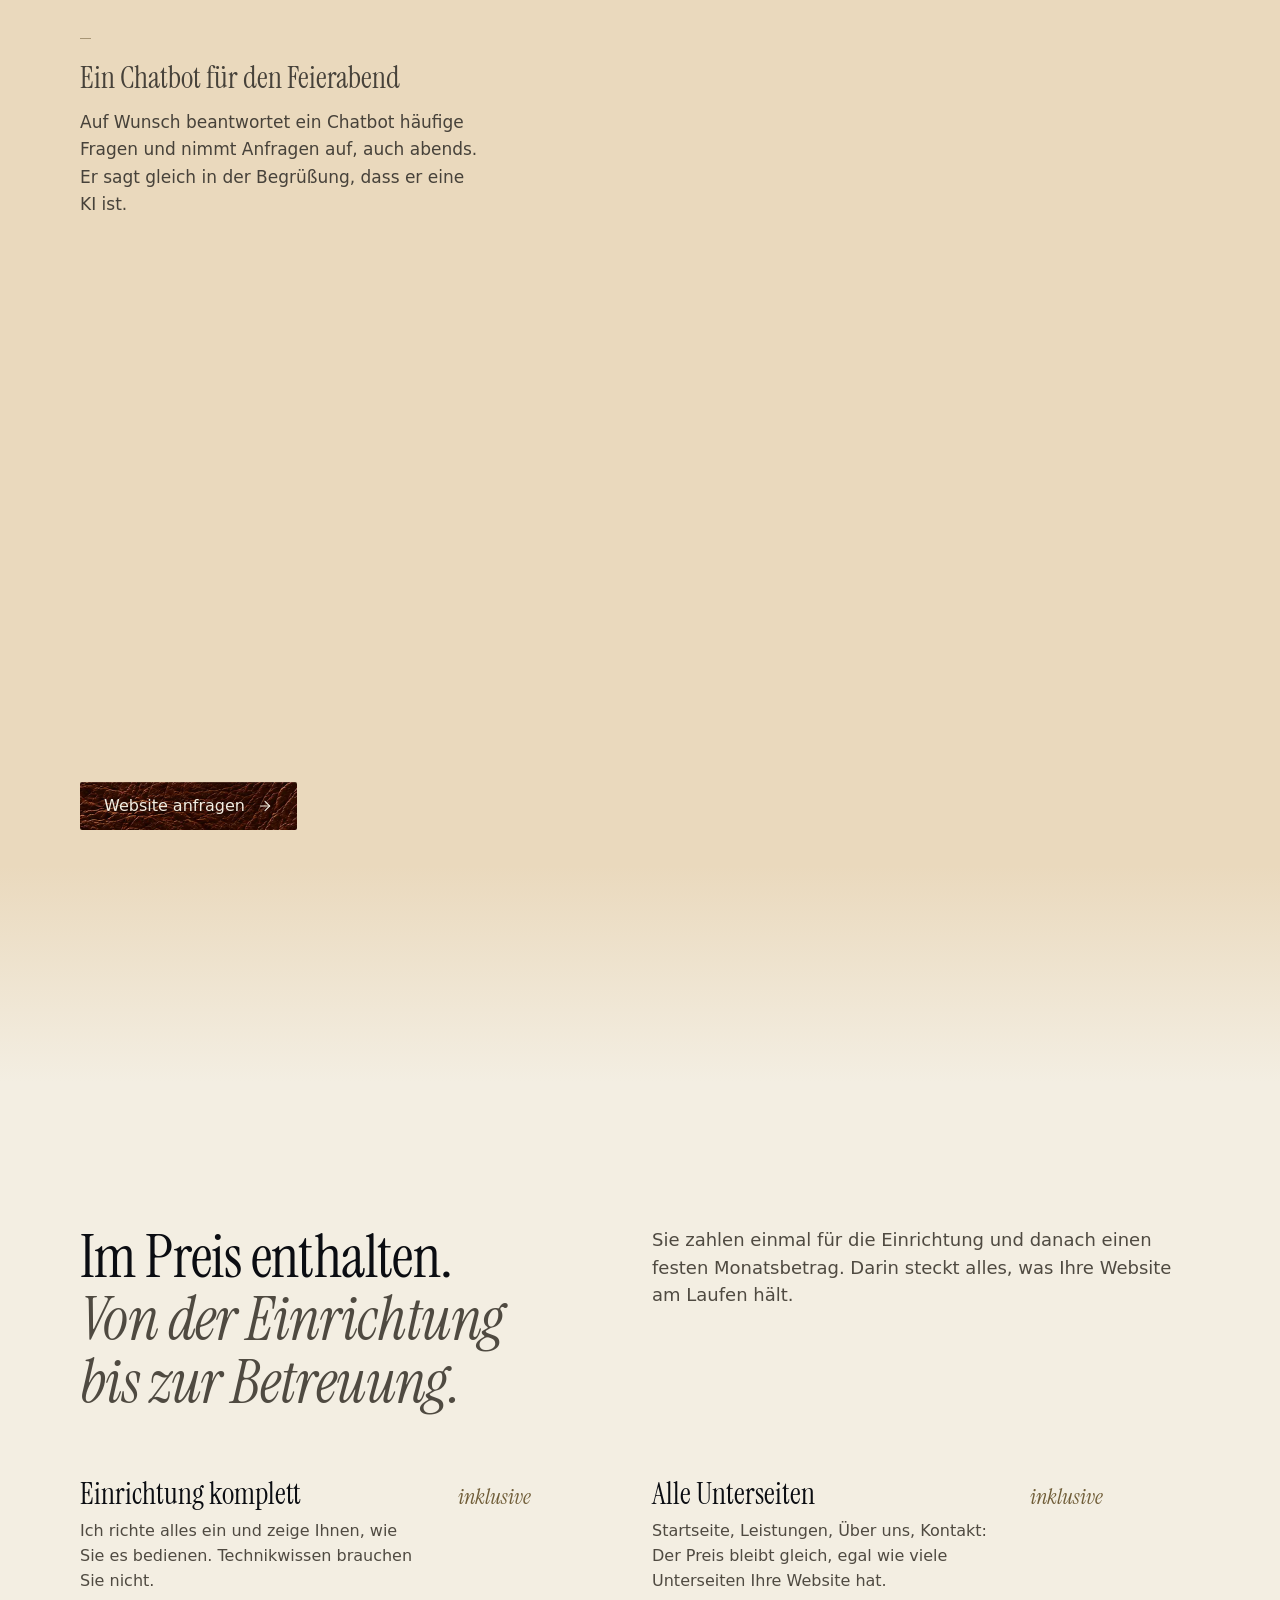
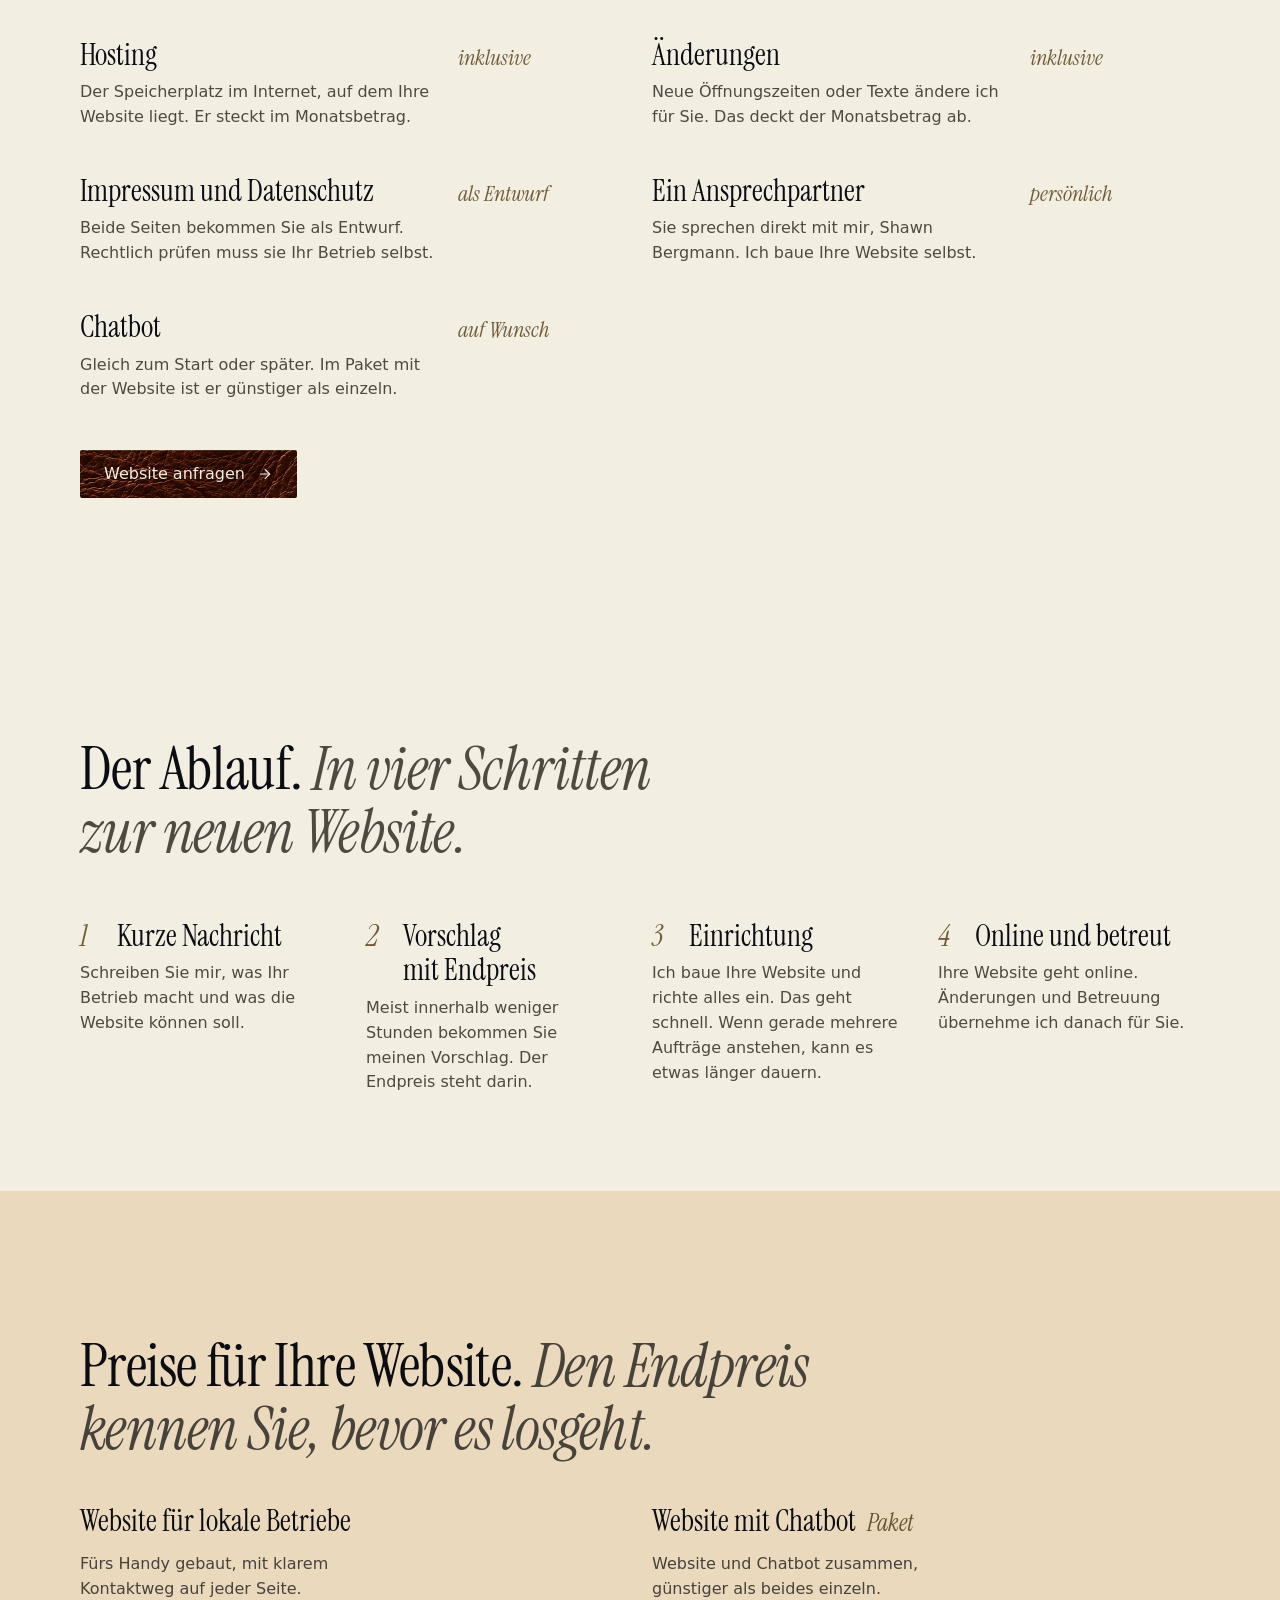
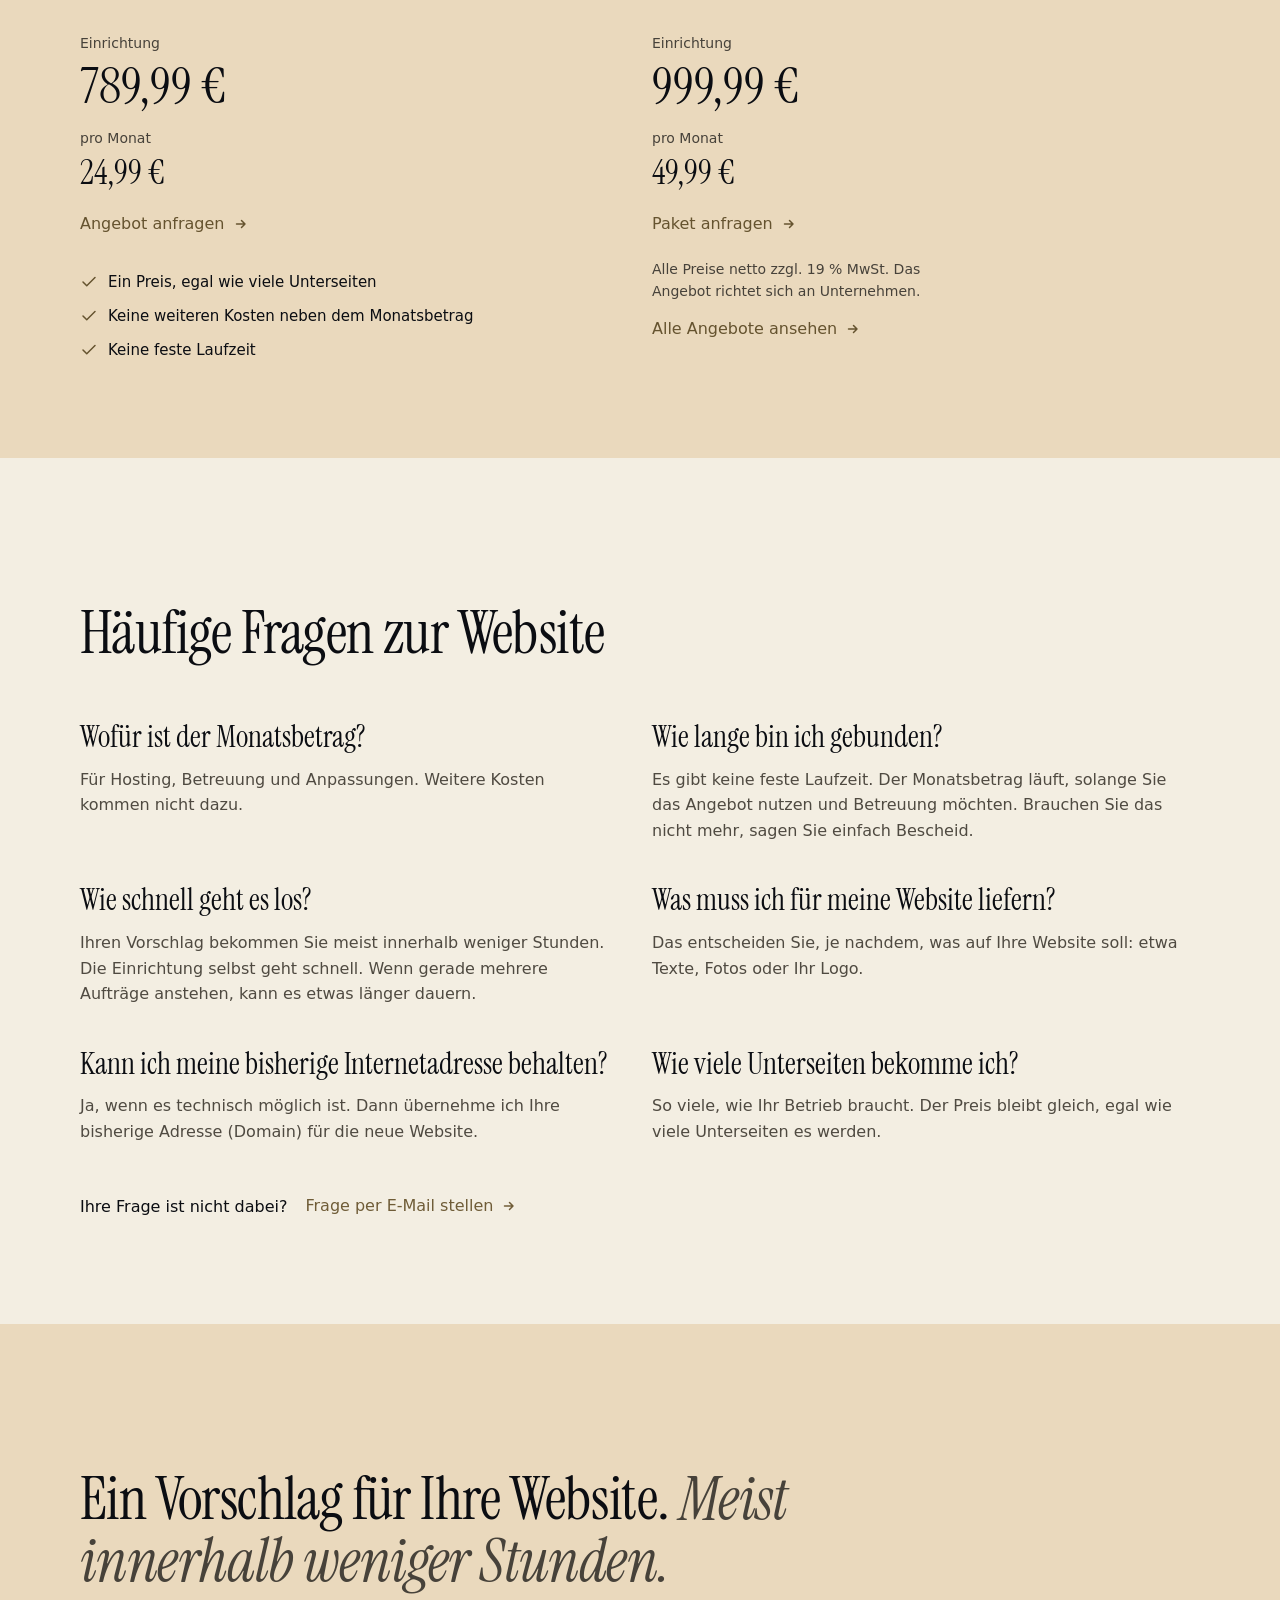
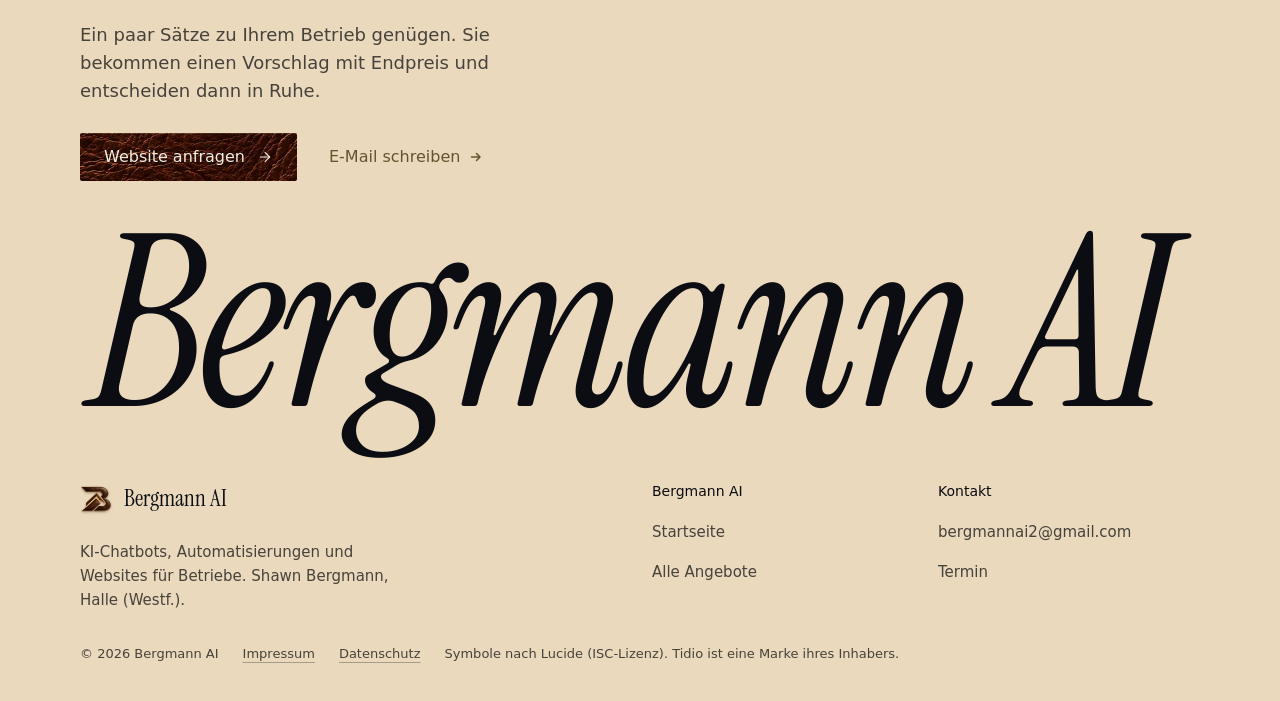
==== commit d60ab7e9: "websites/: Laptop mit festem Handy und breitem Text, Knöpfe in Leder Wünsche des Inhabers vom 25.11." ====
--- a/websites/index.html
+++ b/websites/index.html
@@ -14,6 +14,7 @@
 <link rel="preload" href="../fonts/InstrumentSerif-Italic.woff2" as="font" type="font/woff2" crossorigin>
 <link rel="preload" href="../fonts/WorkSans-Regular.woff2" as="font" type="font/woff2" crossorigin>
 <link rel="preload" as="image" type="image/webp" href="assets/handy/vorlage-zu-580.webp" imagesrcset="assets/handy/vorlage-zu-460.webp 460w, assets/handy/vorlage-zu-580.webp 580w" imagesizes="(max-width: 639px) 150px, (max-width: 899px) 200px, 340px">
+<link rel="preload" as="image" type="image/webp" href="assets/leder.webp">
 <link rel="stylesheet" href="assets/css/style.css">
 </head>
 <body>
@@ -22,10 +23,11 @@
      Handy die Vorlage Luxus-Scroll (Privatflug), die beim Scrollen mitscrollt; das Handy dreht sich nicht
      (22.11.2026). Seit 24.11.2026 stehen die vorher braunen Abschnitte auf Creme (#ead9bd), die übrigen auf
      Elfenbein.
-     Die eine Szene der Seite ist #vorlage. Das Handy (assets/js/handy.js) gleitet zwischen den Handy-Plätzen
-     aus HTML (.phone[data-pose]); ohne JavaScript stehen dort Standbilder der Vorlage. Unter 900px gibt es seit
-     23.11.2026 nur das kleine Handy aus dem Einstieg (Wunsch des Inhabers): Es zeigt die Vorlage live und bleibt in
-     der Szene oben stehen, die Texte laufen darunter. Symbole nach Lucide (ISC-Lizenz). -->
+     Die eine Szene der Seite ist #vorlage. Ein Handy (assets/js/handy.js) zeigt die Vorlage live: am Laptop fest an
+     seiner Stelle aus dem Einstieg bis zum Ende der Szene, danach gibt es kein Handy mehr (25.11.2026); unter 900px
+     das kleine Handy aus dem Einstieg, das oben stehen bleibt und am Anfang der Szene groß wird. Ohne JavaScript
+     stehen in den Handy-Plätzen (.phone[data-pose]) Standbilder. Knöpfe in Leder (Bild des Inhabers, 25.11.2026).
+     Symbole nach Lucide (ISC-Lizenz). -->
 <svg class="sprite" aria-hidden="true" focusable="false">
   <symbol id="i-arrow" viewBox="0 0 24 24"><path d="M5 12h14"/><path d="m12 5 7 7-7 7"/></symbol>
   <symbol id="i-menu" viewBox="0 0 24 24"><path d="M4 7h16"/><path d="M4 12h16"/><path d="M4 17h16"/></symbol>
@@ -97,10 +99,10 @@
       <h2 class="wandel__head" id="wandel-h" data-glow>So kann Ihre Website auf dem Handy aussehen. <span class="muted">Dort, wo die meisten Ihrer Kunden sie ansehen.</span></h2>
       <div class="wandel__flow">
         <ol class="steps">
-          <li class="step is-active" data-step="0"><h3>Große Schrift statt Zoomen</h3><p>Schrift und Knöpfe sind fürs Handy gebaut. Ihre Kunden lesen Ihre Leistungen, ohne mit zwei Fingern zu vergrößern.</p></li>
-          <li class="step" data-step="1"><h3>Ein Knopf zum Anrufen</h3><p>Anruf, E-Mail oder Chat: Auf jeder Seite steht ein klarer Weg zu Ihnen.</p></li>
-          <li class="step" data-step="2"><h3>Kurze Ladezeit</h3><p>Die Seite ist schlank gebaut und lädt auch unterwegs schnell. Niemand wartet auf ein Bild, das nicht kommt.</p></li>
-          <li class="step" data-step="3"><h3>Ein Chatbot für den Feierabend</h3><p>Auf Wunsch beantwortet ein Chatbot häufige Fragen und nimmt Anfragen auf, auch abends. Er sagt gleich in der Begrüßung, dass er eine KI ist.</p></li>
+          <li class="step is-active" data-step="0"><div class="step__in"><h3>Große Schrift statt Zoomen</h3><p>Schrift und Knöpfe sind fürs Handy gebaut. Ihre Kunden lesen Ihre Leistungen, ohne mit zwei Fingern zu vergrößern.</p></div></li>
+          <li class="step" data-step="1"><div class="step__in"><h3>Ein Knopf zum Anrufen</h3><p>Anruf, E-Mail oder Chat: Auf jeder Seite steht ein klarer Weg zu Ihnen.</p></div></li>
+          <li class="step" data-step="2"><div class="step__in"><h3>Kurze Ladezeit</h3><p>Die Seite ist schlank gebaut und lädt auch unterwegs schnell. Niemand wartet auf ein Bild, das nicht kommt.</p></div></li>
+          <li class="step" data-step="3"><div class="step__in"><h3>Ein Chatbot für den Feierabend</h3><p>Auf Wunsch beantwortet ein Chatbot häufige Fragen und nimmt Anfragen auf, auch abends. Er sagt gleich in der Begrüßung, dass er eine KI ist.</p></div></li>
         </ol>
         <div class="actions wandel__cta">
           <a class="btn btn--fill" href="mailto:bergmannai2@gmail.com?subject=Website%20anfragen" data-anfrage="Website für lokale Betriebe">Website anfragen<svg class="ico"><use href="#i-arrow"/></svg></a>
@@ -114,33 +116,32 @@
     </div>
   </section>
 
-  <!-- 3 Was im Preis enthalten ist. Am Desktop zwei Bildschirme: Inhalt links, rechts das Handy -->
-  <section class="section section--2" id="leistungen" data-theme="light" data-ground="ivory" aria-labelledby="leistungen-h">
-    <div class="wrap grid12 lane">
-      <div class="lane__main">
+  <!-- 3 Was im Preis enthalten ist. Am Laptop links Überschrift, Satz und Knopf, rechts die Liste -->
+  <section class="section" id="leistungen" data-theme="light" data-ground="ivory" aria-labelledby="leistungen-h">
+    <div class="wrap grid12 incl">
+      <div class="incl__head">
         <h2 id="leistungen-h">Im Preis enthalten. <span class="muted">Von der Einrichtung bis zur Betreuung.</span></h2>
         <p class="lead">Sie zahlen einmal für die Einrichtung und danach einen festen Monatsbetrag. Darin steckt alles, was Ihre Website am Laufen hält.</p>
-        <ul class="incl__list">
-          <li><h3>Einrichtung komplett</h3><span class="tag">inklusive</span><p>Ich richte alles ein und zeige Ihnen, wie Sie es bedienen. Technikwissen brauchen Sie nicht.</p></li>
-          <li><h3>Alle Unterseiten</h3><span class="tag">inklusive</span><p>Startseite, Leistungen, Über uns, Kontakt: Der Preis bleibt gleich, egal wie viele Unterseiten Ihre Website hat.</p></li>
-          <li><h3>Hosting</h3><span class="tag">inklusive</span><p>Der Speicherplatz im Internet, auf dem Ihre Website liegt. Er steckt im Monatsbetrag.</p></li>
-          <li><h3>Änderungen</h3><span class="tag">inklusive</span><p>Neue Öffnungszeiten oder Texte ändere ich für Sie. Das deckt der Monatsbetrag ab.</p></li>
-          <li><h3>Impressum und Datenschutz</h3><span class="tag">als Entwurf</span><p>Beide Seiten bekommen Sie als Entwurf. Rechtlich prüfen muss sie Ihr Betrieb selbst.</p></li>
-          <li><h3>Ein Ansprechpartner</h3><span class="tag">persönlich</span><p>Sie sprechen direkt mit mir, Shawn Bergmann. Ich baue Ihre Website selbst.</p></li>
-          <li><h3>Chatbot</h3><span class="tag">auf Wunsch</span><p>Gleich zum Start oder später. Im Paket mit der Website ist er günstiger als einzeln.</p></li>
-        </ul>
-        <div class="actions lane__cta">
-          <a class="btn btn--fill" href="mailto:bergmannai2@gmail.com?subject=Website%20anfragen" data-anfrage="Website für lokale Betriebe">Website anfragen<svg class="ico"><use href="#i-arrow"/></svg></a>
-        </div>
-      </div>
-      <div class="spot spot--sticky" aria-hidden="true"><div class="phone phone--spot" data-pose="turn"><div class="phone__screen"><img src="assets/handy/vorlage-start-460.webp" srcset="assets/handy/vorlage-start-300.webp 300w, assets/handy/vorlage-start-460.webp 460w, assets/handy/vorlage-start-580.webp 580w" sizes="290px" alt="" width="580" height="1292" loading="lazy" decoding="async"></div></div></div>
-    </div>
-  </section>
-
-  <!-- 4 Ablauf in vier Schritten (auf dieser Seite vom Inhaber erwünscht) -->
+      </div>
+      <ul class="incl__list">
+        <li><h3>Einrichtung komplett</h3><span class="tag">inklusive</span><p>Ich richte alles ein und zeige Ihnen, wie Sie es bedienen. Technikwissen brauchen Sie nicht.</p></li>
+        <li><h3>Alle Unterseiten</h3><span class="tag">inklusive</span><p>Startseite, Leistungen, Über uns, Kontakt: Der Preis bleibt gleich, egal wie viele Unterseiten Ihre Website hat.</p></li>
+        <li><h3>Hosting</h3><span class="tag">inklusive</span><p>Der Speicherplatz im Internet, auf dem Ihre Website liegt. Er steckt im Monatsbetrag.</p></li>
+        <li><h3>Änderungen</h3><span class="tag">inklusive</span><p>Neue Öffnungszeiten oder Texte ändere ich für Sie. Das deckt der Monatsbetrag ab.</p></li>
+        <li><h3>Impressum und Datenschutz</h3><span class="tag">als Entwurf</span><p>Beide Seiten bekommen Sie als Entwurf. Rechtlich prüfen muss sie Ihr Betrieb selbst.</p></li>
+        <li><h3>Ein Ansprechpartner</h3><span class="tag">persönlich</span><p>Sie sprechen direkt mit mir, Shawn Bergmann. Ich baue Ihre Website selbst.</p></li>
+        <li><h3>Chatbot</h3><span class="tag">auf Wunsch</span><p>Gleich zum Start oder später. Im Paket mit der Website ist er günstiger als einzeln.</p></li>
+      </ul>
+      <div class="actions incl__cta">
+        <a class="btn btn--fill" href="mailto:bergmannai2@gmail.com?subject=Website%20anfragen" data-anfrage="Website für lokale Betriebe">Website anfragen<svg class="ico"><use href="#i-arrow"/></svg></a>
+      </div>
+    </div>
+  </section>
+
+  <!-- 4 Ablauf in vier Schritten (auf dieser Seite vom Inhaber erwünscht); am Laptop nebeneinander -->
   <section class="section" id="ablauf" data-theme="light" data-ground="ivory" aria-labelledby="ablauf-h">
-    <div class="wrap grid12 lane">
-      <div class="lane__main">
+    <div class="wrap">
+      <div class="route-wrap">
         <h2 id="ablauf-h">Der Ablauf. <span class="muted">In vier Schritten zur neuen Website.</span></h2>
         <ol class="route">
           <li><h3><span class="route__num" aria-hidden="true">1</span>Kurze Nachricht</h3><p>Schreiben Sie mir, was Ihr Betrieb macht und was die Website können soll.</p></li>
@@ -149,15 +150,14 @@
           <li><h3><span class="route__num" aria-hidden="true">4</span>Online und betreut</h3><p>Ihre Website geht online. Änderungen und Betreuung übernehme ich danach für Sie.</p></li>
         </ol>
       </div>
-      <div class="spot" aria-hidden="true"><div class="phone phone--spot" data-pose="front"><div class="phone__screen"><img src="assets/handy/vorlage-start-460.webp" srcset="assets/handy/vorlage-start-300.webp 300w, assets/handy/vorlage-start-460.webp 460w, assets/handy/vorlage-start-580.webp 580w" sizes="290px" alt="" width="580" height="1292" loading="lazy" decoding="async"></div></div></div>
-    </div>
-  </section>
-
-  <!-- 5 Preise (erst ab der Seitenmitte). Am Desktop steht das Handy zwischen den Angeboten; beim Paket erscheint im Handy der Chatbot -->
+    </div>
+  </section>
+
+  <!-- 5 Preise (erst ab der Seitenmitte). Am Laptop die zwei Angebote nebeneinander -->
   <section class="section" id="preise" data-theme="light" data-ground="cream" aria-labelledby="preise-h">
     <div class="wrap grid12 prices">
       <h2 id="preise-h">Preise für Ihre Website. <span class="muted">Den Endpreis kennen Sie, bevor es losgeht.</span></h2>
-      <article class="offer offer--a" data-offer="site">
+      <article class="offer offer--a">
         <h3>Website für lokale Betriebe</h3>
         <p>Fürs Handy gebaut, mit klarem Kontaktweg auf jeder Seite.</p>
         <dl class="offer__prices">
@@ -171,8 +171,7 @@
           <li><svg class="ico"><use href="#i-check"/></svg>Keine feste Laufzeit</li>
         </ul>
       </article>
-      <div class="spot spot--price" aria-hidden="true"><div class="phone phone--spot" data-pose="price"><div class="phone__screen"><img src="assets/handy/vorlage-start-460.webp" srcset="assets/handy/vorlage-start-300.webp 300w, assets/handy/vorlage-start-460.webp 460w, assets/handy/vorlage-start-580.webp 580w" sizes="230px" alt="" width="580" height="1292" loading="lazy" decoding="async"></div></div></div>
-      <article class="offer offer--b" data-offer="paket">
+      <article class="offer offer--b">
         <h3>Website mit Chatbot <em>Paket</em></h3>
         <p>Website und Chatbot zusammen, günstiger als beides einzeln.</p>
         <dl class="offer__prices">
@@ -186,7 +185,7 @@
     </div>
   </section>
 
-  <!-- 6 Häufige Fragen. Hier tritt das Handy zur Seite -->
+  <!-- 6 Häufige Fragen -->
   <section class="section" id="fragen" data-theme="light" data-ground="ivory" aria-labelledby="fragen-h">
     <div class="wrap">
       <h2 id="fragen-h">Häufige Fragen zur Website</h2>
@@ -203,7 +202,7 @@
   </section>
 </main>
 
-<!-- 7 Abschluss und Fußzeile in einem Abschnitt; am Desktop kommt das Handy rechts zurück -->
+<!-- 7 Abschluss und Fußzeile in einem Abschnitt; am Laptop steht der Schriftzug über die ganze Breite -->
 <footer class="closing" id="kontakt" data-theme="light" data-ground="cream" aria-labelledby="close-h">
   <div class="wrap">
     <div class="close grid12">
@@ -215,7 +214,6 @@
           <a class="link" href="mailto:bergmannai2@gmail.com?subject=Website%20anfragen">E-Mail schreiben</a>
         </div>
       </div>
-      <div class="spot spot--close" aria-hidden="true"><div class="phone phone--spot" data-pose="close"><div class="phone__screen"><img src="assets/handy/vorlage-start-460.webp" srcset="assets/handy/vorlage-start-300.webp 300w, assets/handy/vorlage-start-460.webp 460w, assets/handy/vorlage-start-580.webp 580w" sizes="230px" alt="" width="580" height="1292" loading="lazy" decoding="async"></div></div></div>
       <p class="close__word" aria-hidden="true">Bergmann AI</p>
     </div>
     <div class="foot grid12">
--- a/websites/assets/css/style.css
+++ b/websites/assets/css/style.css
@@ -64,7 +64,7 @@
 :root, [data-theme="light"], [data-ground="cream"] {
   --bg: var(--cream); --fg: var(--ink); --fg2: var(--ink-cream); --mark: var(--bronze-cream);
   --hair: rgb(11 13 18 / .14); --hair2: rgb(11 13 18 / .3);
-  --fill: var(--ink); --fill-ink: var(--ivory); --fill-hover: #262a33;
+  --fill: #39140a; --fill-ink: var(--ivory);
 }
 [data-ground="ivory"] { --bg: var(--ivory); --fg2: var(--ink-soft); --mark: var(--bronze); }
 
@@ -90,7 +90,7 @@
 
 .wrap { width: min(100% - 2 * var(--gut), var(--max)); margin-inline: auto; }
 .grid12 { display: grid; grid-template-columns: repeat(12, minmax(0, 1fr)); column-gap: var(--col-gap); }
-.skip { position: absolute; left: 0; top: -64px; z-index: 100; padding: 12px 18px; border-radius: 2px; background: var(--ink); color: var(--ivory); font-weight: 700; transition: top .2s var(--ease-out); }
+.skip { position: absolute; left: 0; top: -64px; z-index: 100; padding: 12px 18px; border-radius: 2px; font-weight: 700; transition: top .2s var(--ease-out); }
 .skip:focus { top: 12px; }
 
 /* Überschriften: Satz aufrecht, Fortsetzung kursiv */
@@ -100,8 +100,12 @@
 
 /* ---------- Knöpfe und Links ---------- */
 .btn { display: inline-flex; align-items: center; justify-content: center; gap: 12px; height: 48px; padding: 0 24px; border-radius: 2px; font: 500 16px/1 var(--sans); white-space: nowrap; transition: transform 160ms var(--ease-out), background-color .4s var(--ease-out), color .4s var(--ease-out); }
-.btn--fill { background: var(--fill); color: var(--fill-ink); }
-.btn--fill:hover { background: var(--fill-hover); }
+/* Gefüllte Knöpfe in braunem Leder (Bild des Inhabers, 25.11.2026; Fläche aus _werkzeuge/leder-knopf.py). Die Fläche
+   hat eine feste Größe, damit die Narbung auf jedem Knopf gleich groß ist; --fill ist ihr mittleres Braun und steht
+   da, solange das Bild lädt. Beim Darüberfahren hellt eine warme Lasur das Leder leicht auf. */
+.btn--fill, .skip { background: var(--fill) url(../leder.webp) center / 640px auto no-repeat; color: var(--fill-ink); text-shadow: 0 1px 0 rgb(24 8 3 / .45); }
+.btn--fill { box-shadow: inset 0 0 0 100vmax rgb(255 222 190 / 0), inset 0 1px 0 rgb(255 226 196 / .14); transition: transform 160ms var(--ease-out), box-shadow .3s var(--ease-out); }
+.btn--fill:hover { box-shadow: inset 0 0 0 100vmax rgb(255 222 190 / .08), inset 0 1px 0 rgb(255 226 196 / .2); }
 .btn .ico { width: 16px; height: 16px; transition: transform 200ms var(--ease-out); }
 .btn:active { transform: scale(.97); }
 .link { display: inline-flex; align-items: center; gap: 10px; min-height: 44px; color: var(--mark); font: 500 16px/1.25 var(--sans); text-decoration: underline 1px; text-decoration-color: transparent; text-underline-offset: 6px; transition: text-decoration-color 200ms var(--ease-out), color 200ms var(--ease-out); }
@@ -201,41 +205,59 @@
 .wandel__cta { margin-top: 24px; }
 .wandel__stage { grid-column: 7 / span 6; grid-row: 1 / span 2; align-self: start; position: sticky; top: var(--nav); display: grid; place-items: center; height: calc(100svh - var(--nav)); margin-top: calc(var(--nav) - var(--padt)); }
 .phone--live { --ph: min(680px, calc(100svh - var(--nav) - 96px)); }
-@media (min-width: 900px) { .wandel { min-height: 400svh; } }
-
-/* ---------- Spuren: am Desktop steht der Inhalt links und das Handy rechts ----------
-   Jeder Platz für das Handy (.spot) hält ein Handy aus HTML: ohne 3D ist es das Bild, mit 3D die Stelle,
-   an die das 3D-Handy fliegt. */
-.lane { align-items: start; }
-.lane__main { grid-column: 1 / span 6; }
-.spot { grid-column: 7 / span 6; display: grid; place-items: center; align-self: start; height: calc(100svh - var(--padt) - var(--padb)); }
-.spot .phone { --ph: min(620px, calc(100svh - var(--nav) - 150px)); }
-.spot--sticky { position: sticky; top: var(--nav); align-self: start; height: calc(100svh - var(--nav)); }
-.section--2 { min-height: 200svh; }
-.section--2 > .wrap { min-height: calc(200svh - var(--padt) - var(--padb)); }
-.section--2 .incl__list { gap: 60px; }
-.lane__cta { margin-top: 56px; }
-
-/* ---------- 3 Im Preis enthalten ---------- */
-.lane__main .lead { margin-top: 28px; }
-.incl__list { list-style: none; padding: 0; margin-top: 64px; display: grid; gap: 36px; }
-.incl__list li { display: grid; grid-template-columns: minmax(0, 1fr) 6.6em; gap: 8px 24px; align-items: baseline; }
+/* Laptop: Das Handy steht fest rechts (handy.js), nur die Vorlage darin läuft. Links bleibt jeder Schritt auf Höhe des
+   Handys stehen, bis der nächste ihn ablöst: So steht neben dem Handy immer Text, ohne leere Flächen dazwischen
+   (Wunsch des Inhabers, 25.11.2026). */
+@media (min-width: 900px) {
+  .wandel { --g-bottom-h: 24svh; }
+  .wandel__flow { padding-bottom: 4svh; }
+  .step, .step:first-child { justify-content: flex-start; }
+  .step { min-height: 80svh; }
+  .step:first-child { min-height: 56svh; }
+  .step__in { position: sticky; top: calc(var(--nav) + 30svh); padding-bottom: 56px; }
+}
+
+/* ---------- Abschnitte nach der Szene: ohne Handy, die Texte nutzen die ganze Breite ----------
+   Am Laptop ohne Mindesthöhe von einem Bildschirm, damit keine leeren Flächen entstehen (Wunsch des Inhabers,
+   25.11.2026). */
+@media (min-width: 900px) { .section { min-height: 0; } }
+
+/* ---------- 3 Im Preis enthalten: am Laptop die Überschrift links, der Satz rechts daneben, darunter die Liste in
+   zwei Spalten über die ganze Breite ---------- */
+.incl { align-items: start; }
+.incl__head, .incl__list, .incl__cta { grid-column: 1 / -1; }
+.incl__head .lead { margin-top: 28px; }
+.incl__list { list-style: none; padding: 0; margin-top: 64px; display: grid; gap: 60px; }
+.incl__list li { display: grid; grid-template-columns: minmax(0, 1fr) 6.6em; gap: 8px 24px; align-items: baseline; align-content: start; }
 .incl__list p { grid-column: 1; max-width: 50ch; font-size: 16px; line-height: 1.55; color: var(--fg2); }
+.incl__cta { margin-top: 56px; }
 .tag { font: italic 400 22px/1.1 var(--serif); color: var(--mark); white-space: nowrap; }
-
-/* ---------- 4 Ablauf: die Nummer steht in der Zeile der Überschrift ---------- */
+@media (min-width: 1024px) {
+  .incl__head { display: grid; grid-template-columns: repeat(12, minmax(0, 1fr)); column-gap: var(--col-gap); align-items: start; }
+  .incl__head h2 { grid-column: 1 / span 6; max-width: none; }
+  .incl__head .lead { grid-column: 7 / span 6; max-width: none; margin-top: 0; }
+  .incl__list { grid-template-columns: repeat(12, minmax(0, 1fr)); column-gap: var(--col-gap); row-gap: 44px; }
+  /* je Hälfte ein Punkt; der Innenabstand rechts hält die Angabe rechts (inklusive …) vom nächsten Punkt fern */
+  .incl__list li { grid-column: 1 / span 6; padding-right: 64px; }
+  .incl__list li:nth-child(even) { grid-column: 7 / span 6; }
+  .incl__cta { margin-top: 48px; }
+}
+
+/* ---------- 4 Ablauf: die Nummer steht in der Zeile der Überschrift; am Laptop vier Schritte nebeneinander ---------- */
 .route { list-style: none; padding: 0; margin-top: 44px; display: grid; gap: 26px; }
 .route h3 { display: flex; align-items: baseline; gap: 16px; }
 .route__num { flex: none; min-width: .7em; font: italic 400 1em/1 var(--serif); color: var(--mark); }
 .route p { margin-top: 8px; max-width: 54ch; font-size: 16px; line-height: 1.55; color: var(--fg2); }
-
-/* ---------- 5 Preise: am Desktop zwei Angebote, das Handy dazwischen ---------- */
+@media (min-width: 1024px) {
+  .route { grid-template-columns: repeat(4, minmax(0, 1fr)); column-gap: var(--col-gap); margin-top: 56px; }
+  .route li { padding-right: 12px; }
+}
+
+/* ---------- 5 Preise: zwei Angebote nebeneinander ---------- */
 .prices { align-items: start; }
 .prices h2 { grid-column: 1 / -1; max-width: 30ch; }
-.offer { grid-column: 1 / span 4; grid-row: 2; margin-top: 44px; }
-.offer--b { grid-column: 9 / span 4; }
-.spot--price { grid-column: 5 / span 4; grid-row: 2; align-self: start; height: auto; margin-top: 40px; }
-.spot--price .phone { --ph: min(520px, calc(100svh - var(--nav) - 340px)); }
+.offer { grid-column: 1 / span 6; grid-row: 2; margin-top: 44px; }
+.offer--b { grid-column: 7 / span 6; }
 .offer h3 em { margin-left: 6px; font-size: .8em; color: var(--mark); }
 .offer > p { margin-top: 12px; max-width: 34ch; color: var(--fg2); }
 .offer__prices { display: grid; gap: 16px; margin: 30px 0 12px; }
@@ -255,13 +277,18 @@
 .faq p { margin-top: 12px; max-width: 52ch; font-size: 16px; line-height: 1.6; color: var(--fg2); }
 .faq__more { display: flex; flex-wrap: wrap; align-items: center; gap: 0 18px; margin-top: 40px; color: var(--fg); }
 
-/* ---------- 7 Abschluss und Fußzeile: links Text und Schriftzug, rechts das Handy ---------- */
+/* ---------- 7 Abschluss und Fußzeile: oben der Text, darunter der Schriftzug über die ganze Breite ---------- */
 .closing { min-height: 100svh; padding: var(--padt) 0 36px; }
 .close { align-items: start; }
-.close__main { grid-column: 1 / span 6; grid-row: 1; display: grid; gap: 28px; justify-items: start; }
-.spot--close { grid-column: 7 / span 6; grid-row: 1 / span 2; align-self: stretch; height: auto; }
-.spot--close .phone { --ph: min(500px, calc(100svh - var(--nav) - 300px)); }
-.close__word { grid-column: 1 / span 6; grid-row: 2; margin: 20px 0 8px; font: italic 400 clamp(64px, 8vw, 140px)/.9 var(--serif); letter-spacing: -0.02em; color: var(--fg); white-space: nowrap; }
+.close__main { grid-column: 1 / span 8; grid-row: 1; display: grid; gap: 28px; justify-items: start; }
+@media (min-width: 1024px) { .close__main h2 { max-width: 26ch; } }
+.close__word { grid-column: 1 / -1; grid-row: 2; margin: 20px 0 8px; font: italic 400 clamp(64px, 15.6vw, 256px)/.9 var(--serif); letter-spacing: -0.02em; color: var(--fg); white-space: nowrap; }
+/* Laptop: Der Schriftzug füllt genau die Breite des Inhalts. Gemessen: Die Schrift ist 4,63-mal so breit wie ihre
+   Größe, das B ragt 0,04 Schriftgrößen nach links (Ausgleich mit text-indent); das g reicht 0,22 darunter. */
+@media (min-width: 900px) {
+  .close { container-type: inline-size; }
+  .close > .close__word { margin: 36px 0 .14em; font-size: calc(100cqi / 4.66); text-indent: .04em; }
+}
 .foot { row-gap: 24px; margin-top: 16px; }
 .foot__brand { grid-column: 1 / span 6; }
 .foot__brand p { margin-top: 18px; max-width: 34ch; font-size: 15px; color: var(--fg2); }
@@ -319,14 +346,9 @@
   .hero__lead { font-size: 18px; }
 }
 
-/* Tablet und Handy: alles untereinander, die Handy-Plätze ab dem dritten Abschnitt entfallen */
+/* Tablet und Handy: alles untereinander */
 @media (max-width: 1023px) {
-  .lane__main { grid-column: 1 / -1; }
-  .spot { display: none; }
-  .section--2 { min-height: 100svh; }
-  .section--2 > .wrap { min-height: 0; }
-  .offer { grid-column: 1 / span 6; margin-top: 56px; }
-  .offer--b { grid-column: 7 / span 6; }
+  .offer { margin-top: 56px; }
   .close__main, .close__word { grid-column: 1 / -1; }
   .close__word { font-size: 15vw; }
   .foot__brand { grid-column: 1 / -1; }
@@ -383,7 +405,7 @@
   .incl__list li { grid-template-columns: minmax(0, 1fr) 5.8em; column-gap: 12px; }
   .incl__list .tag { font-size: 19px; }
   .incl__list p { grid-column: 1 / -1; }
-  .wandel__cta .btn, .lane__cta .btn, .close .actions .btn { width: 100%; }
+  .wandel__cta .btn, .incl__cta .btn, .close .actions .btn { width: 100%; }
   .close__word { margin: 24px 0 8px; font-size: 18.5vw; }
   .foot__brand, .foot__col, .foot__col:nth-child(2) { grid-column: 1 / -1; }
   .ask__form { padding: 22px 18px; }
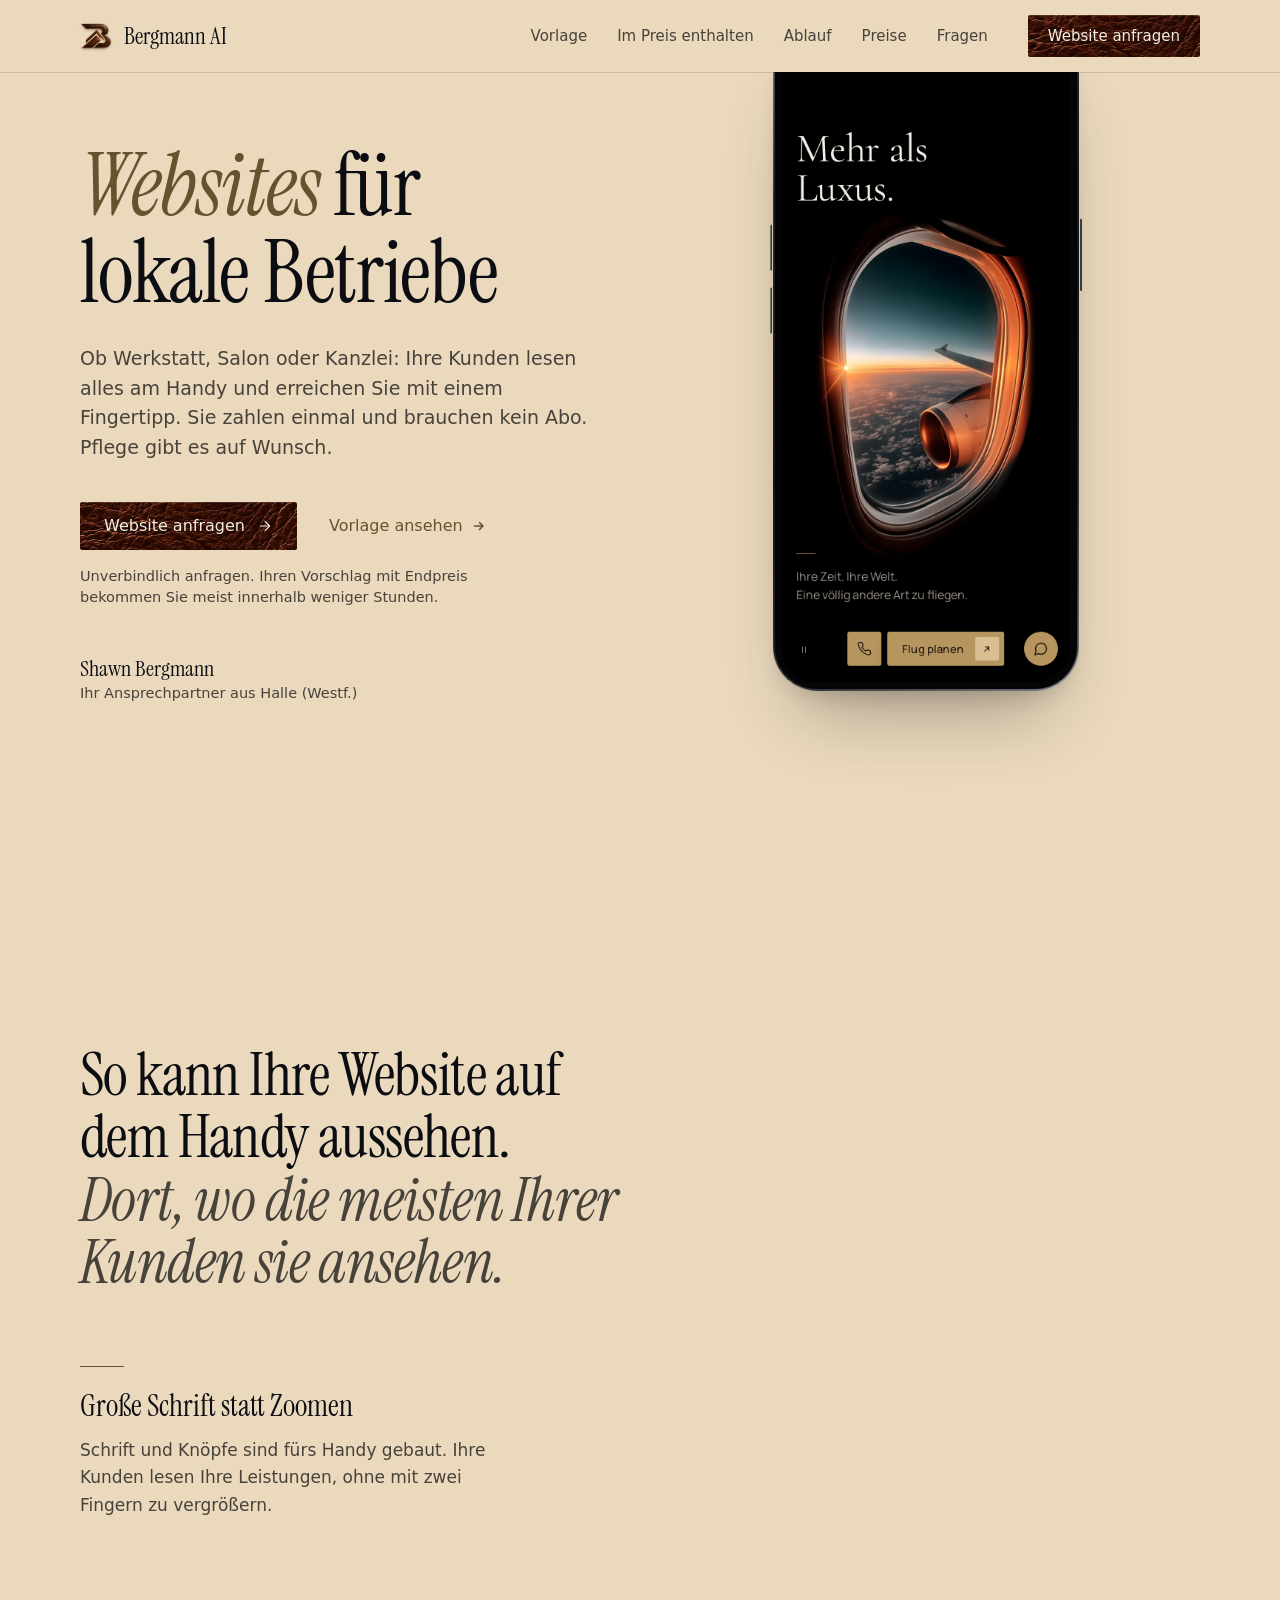
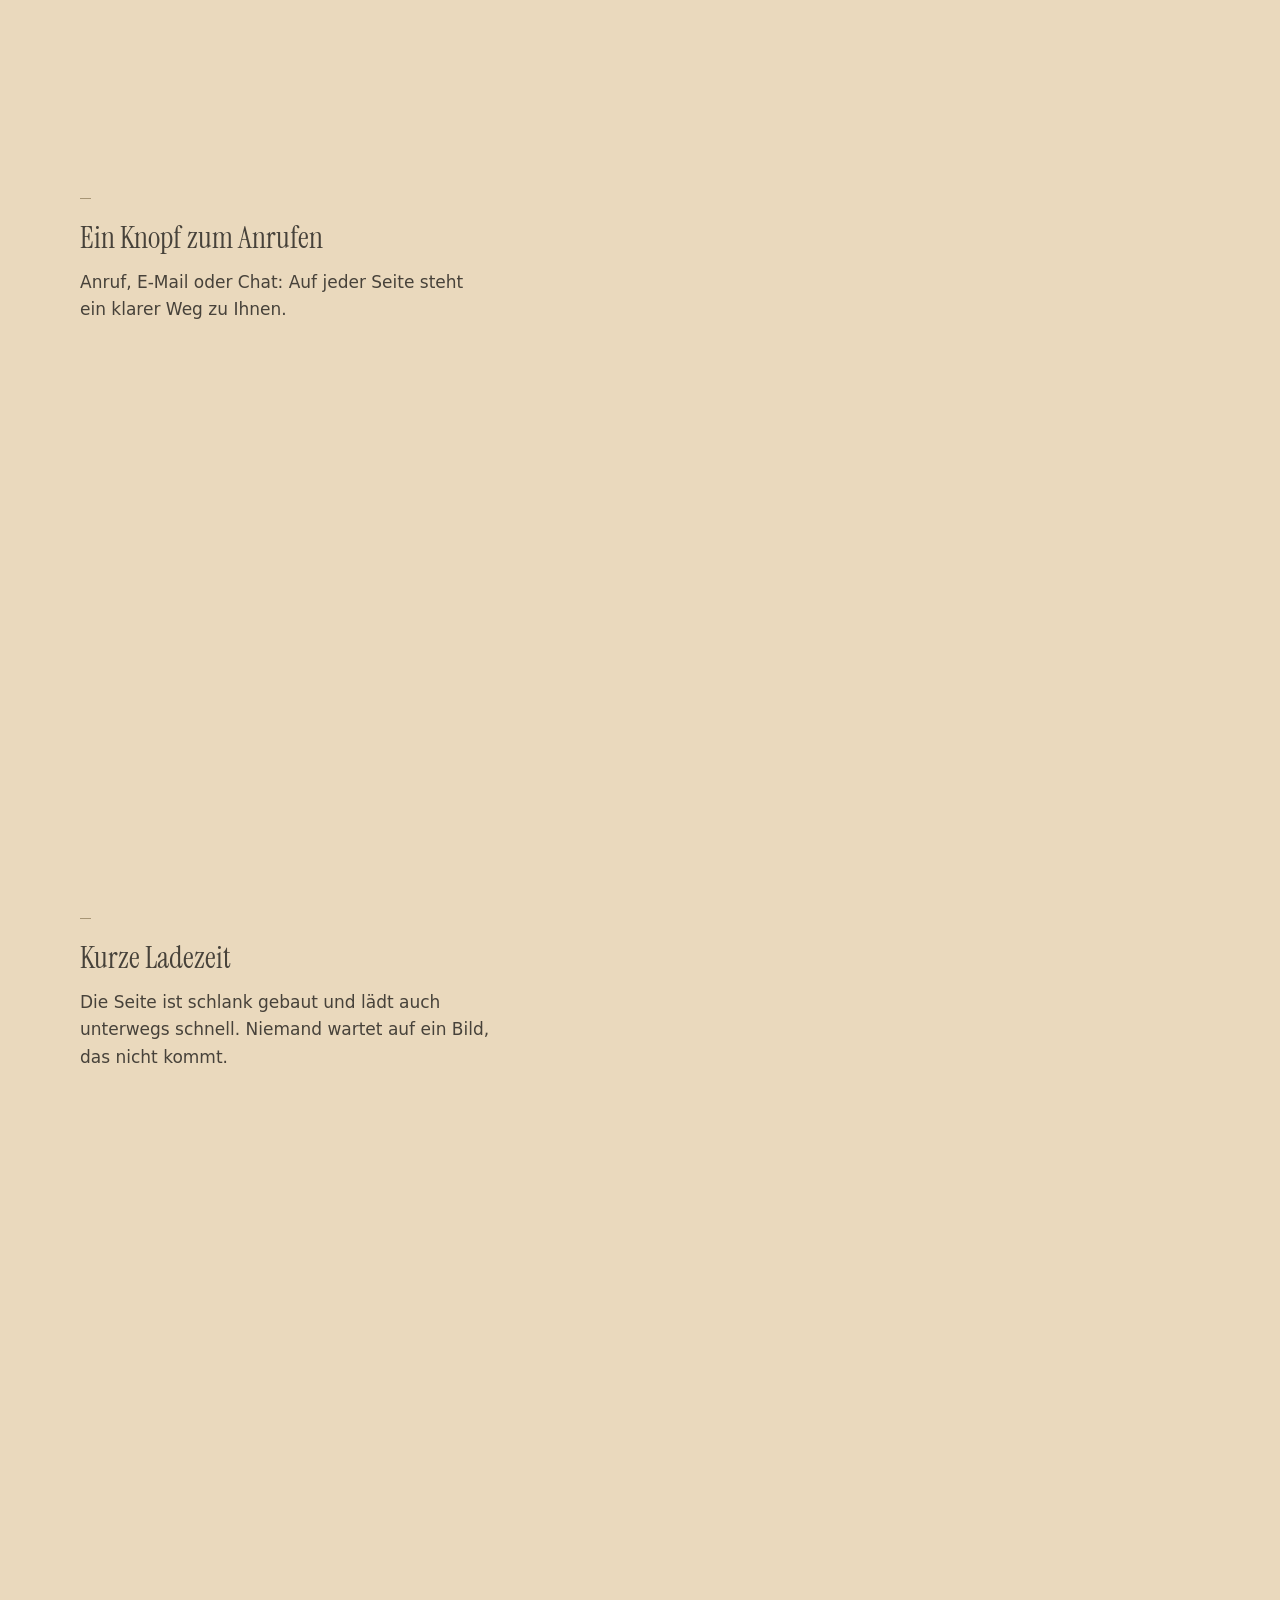
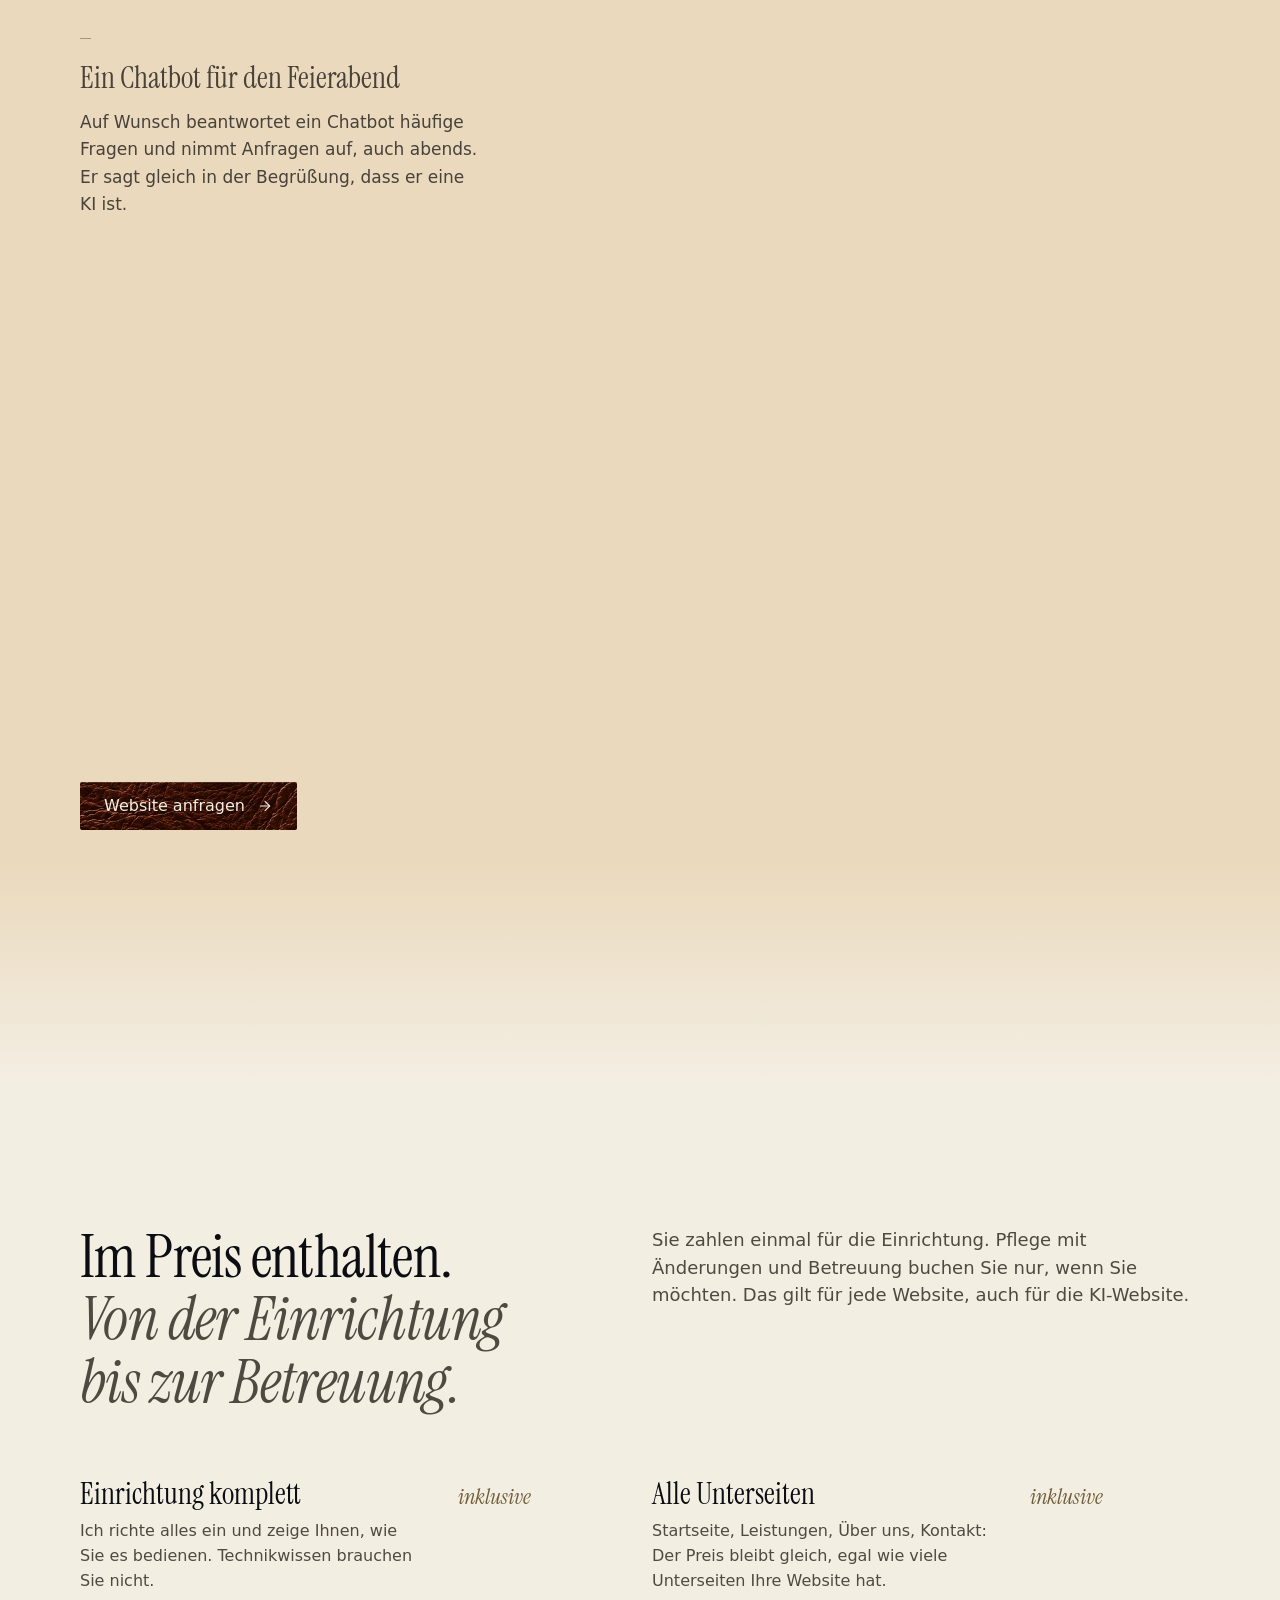
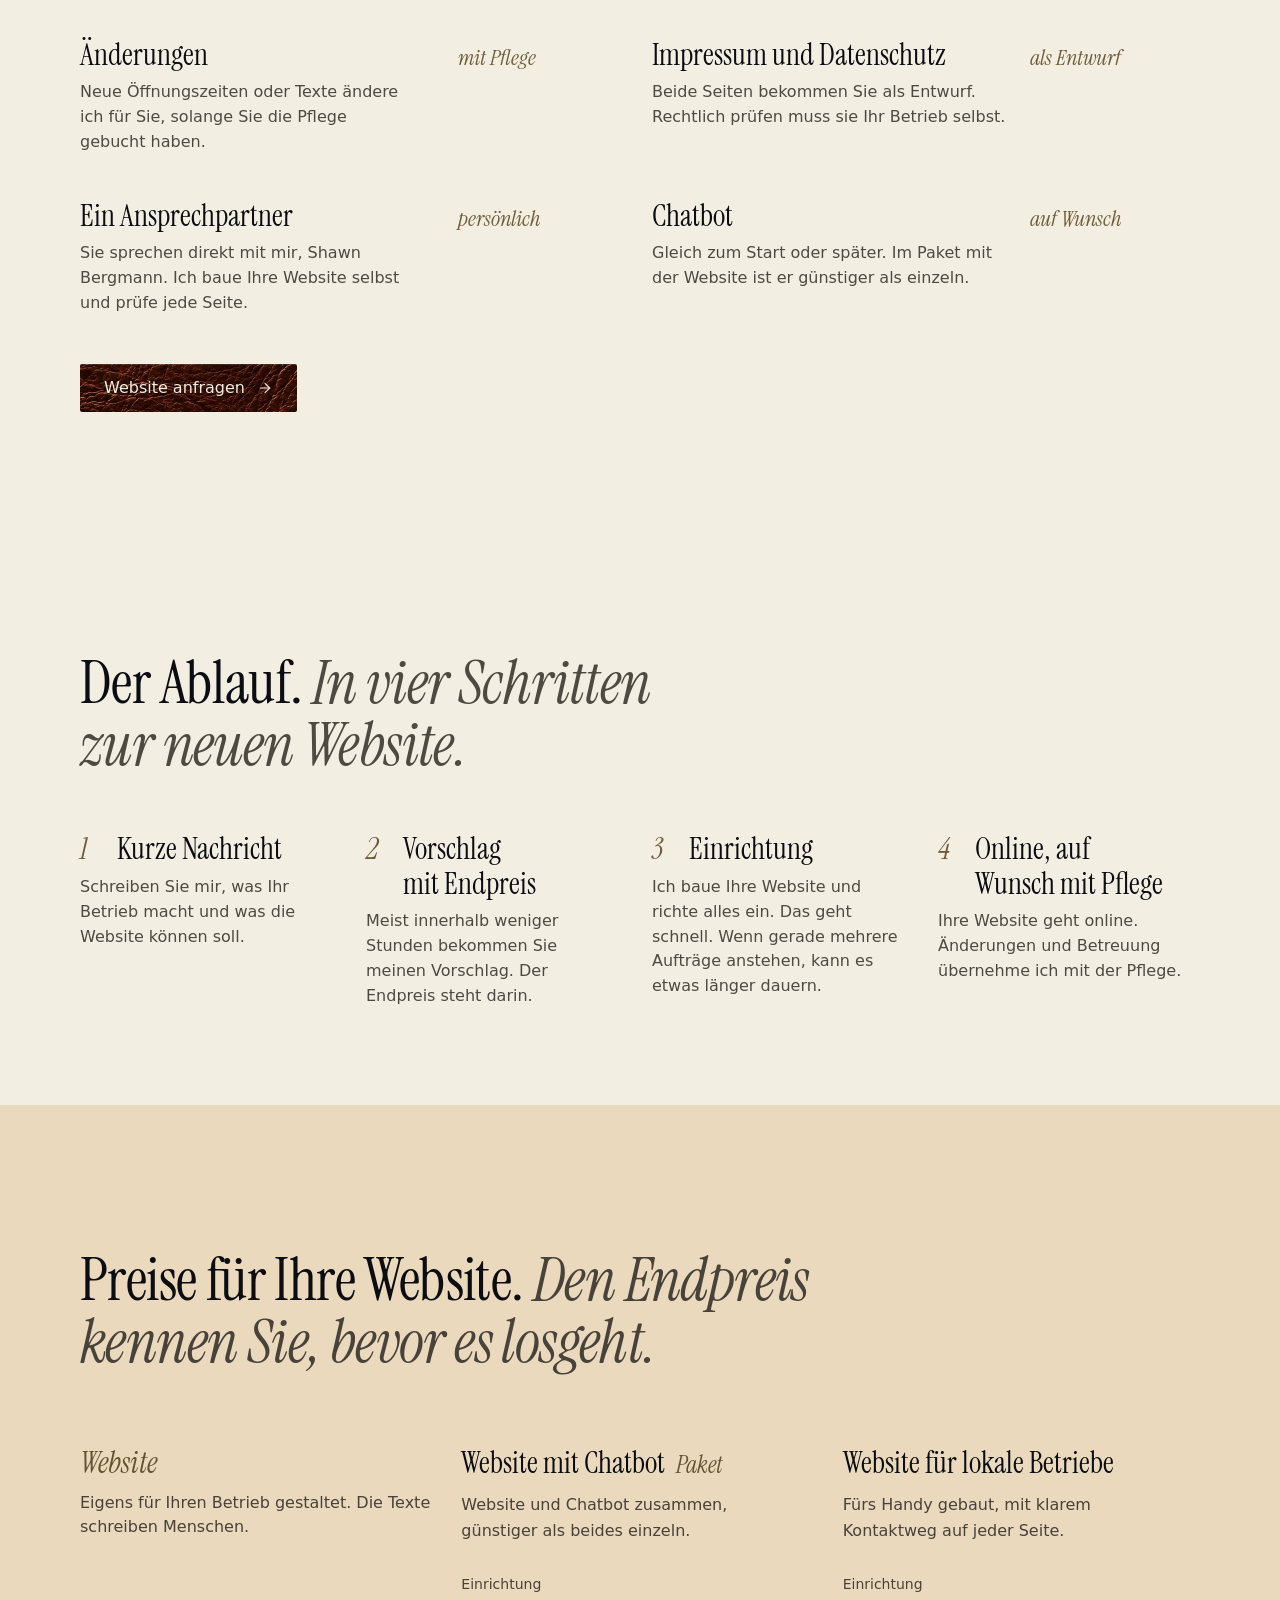
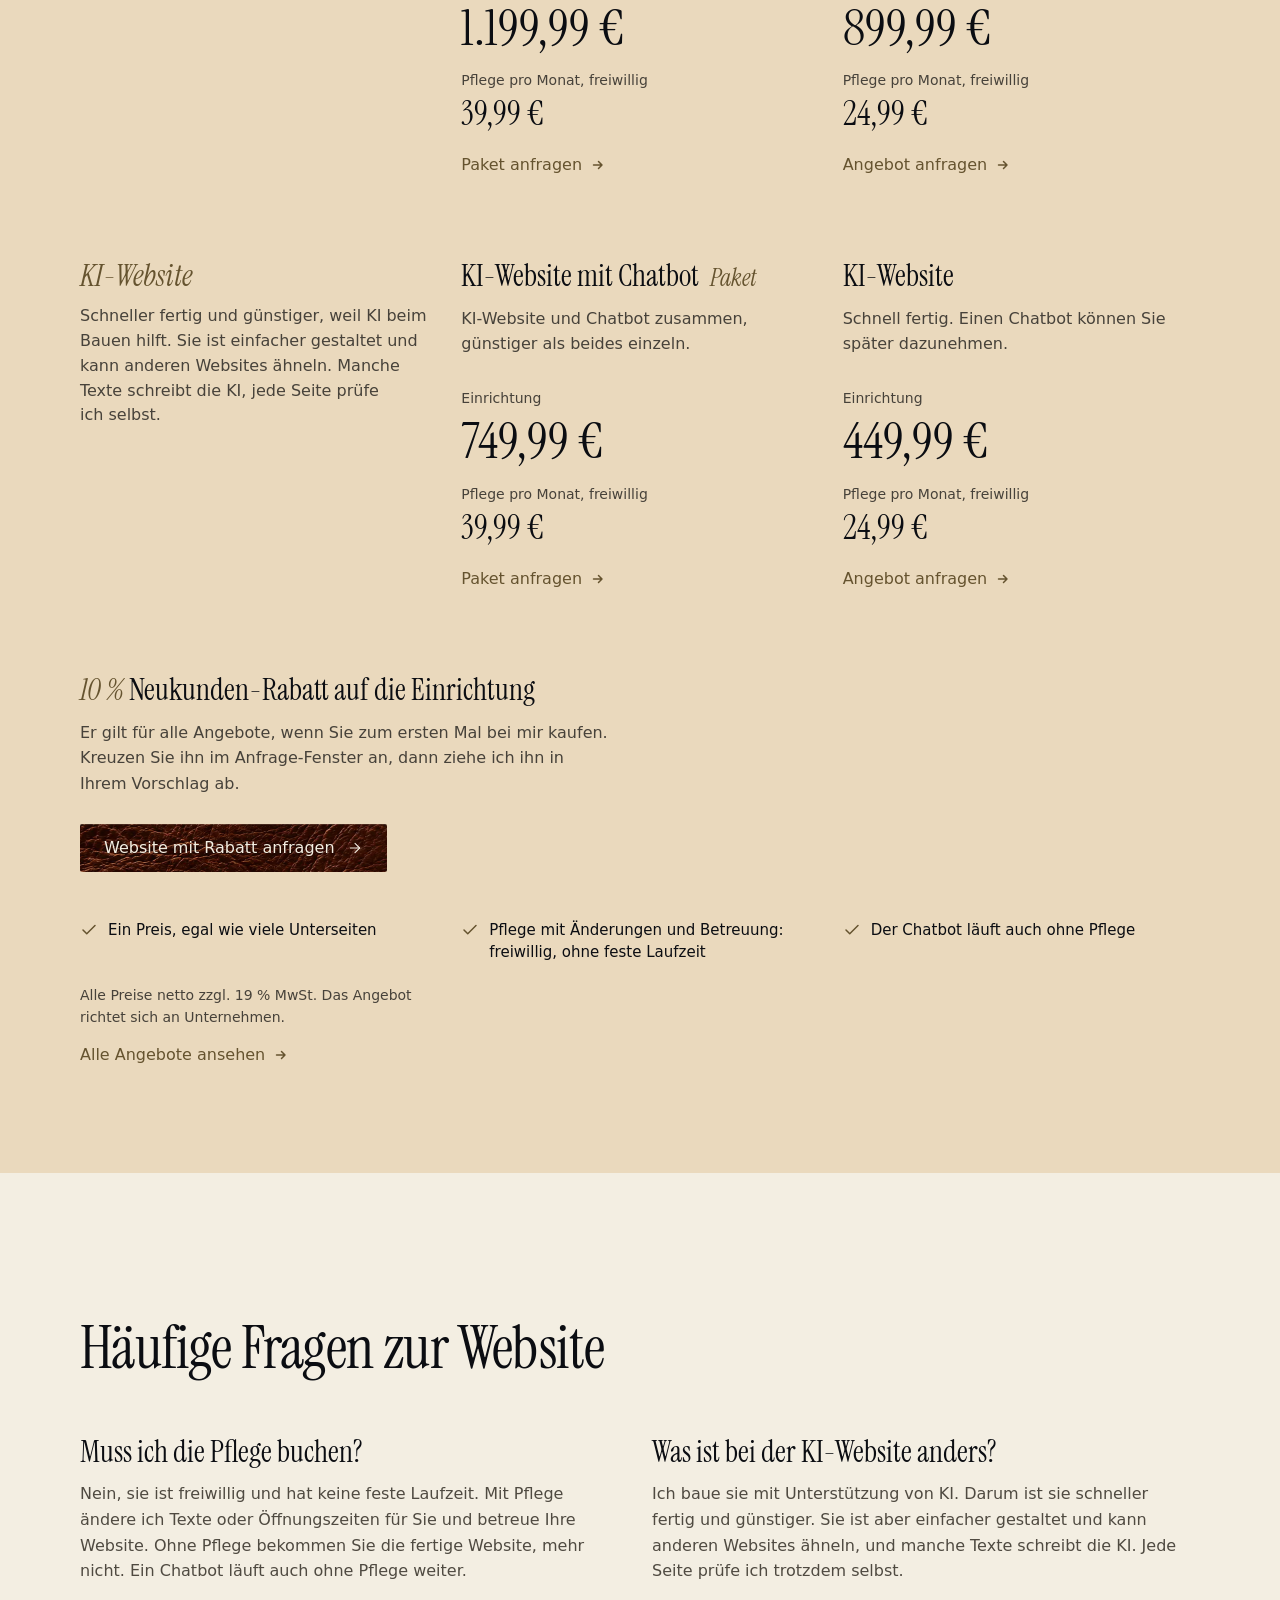
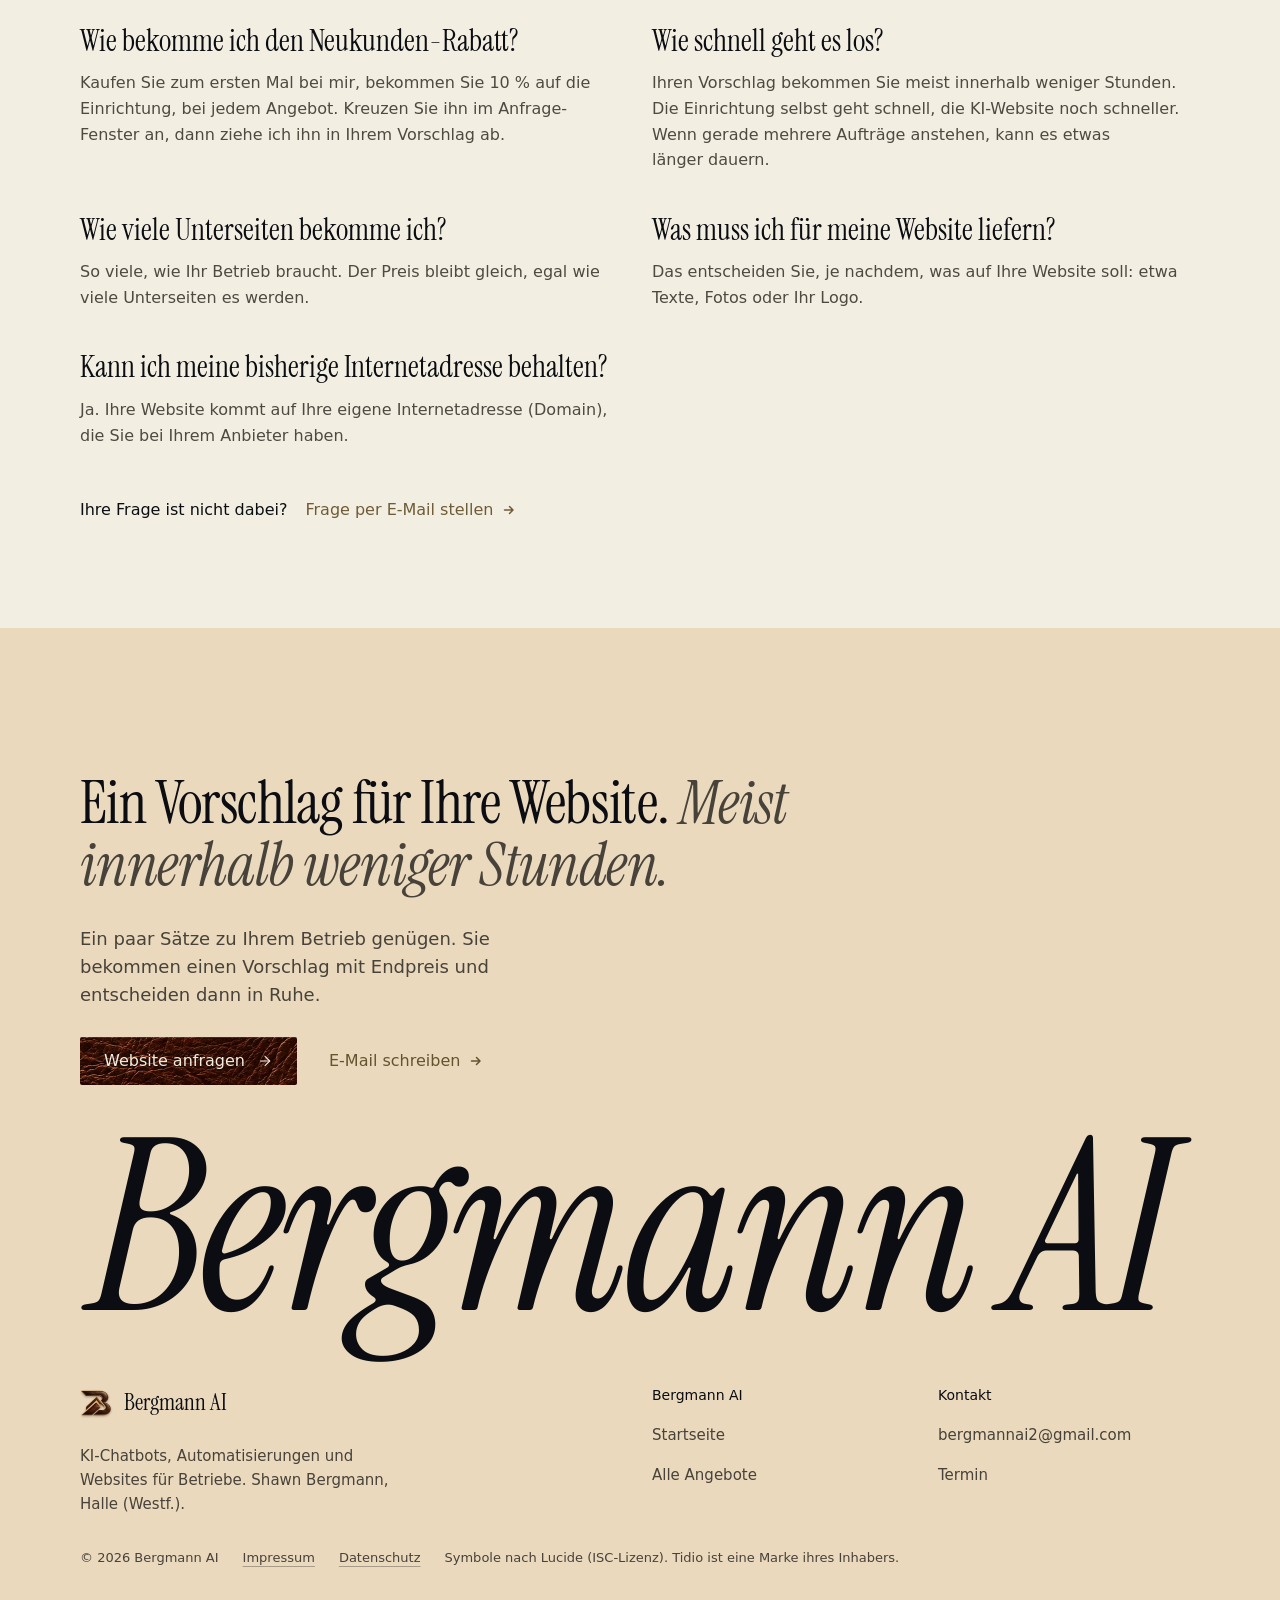
==== commit 06528da8: "Vier Website-Angebote, freiwillige Pflege, 10 % Neukunden-Rabatt Angaben des Inhabers vom 25.11.2026" ====
--- a/websites/index.html
+++ b/websites/index.html
@@ -4,7 +4,7 @@
 <meta charset="utf-8">
 <meta name="viewport" content="width=device-width, initial-scale=1, viewport-fit=cover">
 <title>Websites für lokale Betriebe zum Festpreis | Bergmann AI</title>
-<meta name="description" content="Websites für lokale Betriebe zum Festpreis: fürs Handy gebaut, mit klarem Kontaktweg auf jeder Seite. Hosting und Änderungen inklusive.">
+<meta name="description" content="Websites für lokale Betriebe zum Festpreis, fürs Handy gebaut. Auch als günstigere KI-Website. Kein Abo nötig, Pflege auf Wunsch.">
 <meta name="site-kind" content="software">
 <meta name="page-type" content="software">
 <meta name="theme-color" content="#ead9bd">
@@ -75,7 +75,7 @@
       <div class="hero-text grid12">
         <div class="hero__text">
           <h1 id="hero-h"><span class="w"><em>Websites</em></span> <span class="w"><span>für</span></span> <span class="w"><span>lokale</span></span> <span class="w"><span>Betriebe</span></span></h1>
-          <p class="hero__lead">Ob Werkstatt, Salon oder Kanzlei: Ihre Kunden lesen alles am Handy und erreichen Sie mit einem Fingertipp. Hosting, Betreuung und Änderungen sind im Monatsbetrag enthalten.</p>
+          <p class="hero__lead">Ob Werkstatt, Salon oder Kanzlei: Ihre Kunden lesen alles am Handy und erreichen Sie mit einem Fingertipp. Sie zahlen einmal und brauchen kein Abo. Pflege gibt es auf Wunsch.</p>
           <div class="actions">
             <a class="btn btn--fill" href="mailto:bergmannai2@gmail.com?subject=Website%20anfragen" data-anfrage="Website für lokale Betriebe">Website anfragen<svg class="ico"><use href="#i-arrow"/></svg></a>
             <a class="link" href="#vorlage">Vorlage ansehen</a>
@@ -116,20 +116,20 @@
     </div>
   </section>
 
-  <!-- 3 Was im Preis enthalten ist. Am Laptop links Überschrift, Satz und Knopf, rechts die Liste -->
+  <!-- 3 Was im Preis enthalten ist (gilt für alle vier Angebote). Am Laptop Überschrift und Satz nebeneinander, darunter
+       die Liste in zwei Spalten -->
   <section class="section" id="leistungen" data-theme="light" data-ground="ivory" aria-labelledby="leistungen-h">
     <div class="wrap grid12 incl">
       <div class="incl__head">
         <h2 id="leistungen-h">Im Preis enthalten. <span class="muted">Von der Einrichtung bis zur Betreuung.</span></h2>
-        <p class="lead">Sie zahlen einmal für die Einrichtung und danach einen festen Monatsbetrag. Darin steckt alles, was Ihre Website am Laufen hält.</p>
+        <p class="lead">Sie zahlen einmal für die Einrichtung. Pflege mit Änderungen und Betreuung buchen Sie nur, wenn Sie möchten. Das gilt für jede Website, auch für die KI-Website.</p>
       </div>
       <ul class="incl__list">
         <li><h3>Einrichtung komplett</h3><span class="tag">inklusive</span><p>Ich richte alles ein und zeige Ihnen, wie Sie es bedienen. Technikwissen brauchen Sie nicht.</p></li>
         <li><h3>Alle Unterseiten</h3><span class="tag">inklusive</span><p>Startseite, Leistungen, Über uns, Kontakt: Der Preis bleibt gleich, egal wie viele Unterseiten Ihre Website hat.</p></li>
-        <li><h3>Hosting</h3><span class="tag">inklusive</span><p>Der Speicherplatz im Internet, auf dem Ihre Website liegt. Er steckt im Monatsbetrag.</p></li>
-        <li><h3>Änderungen</h3><span class="tag">inklusive</span><p>Neue Öffnungszeiten oder Texte ändere ich für Sie. Das deckt der Monatsbetrag ab.</p></li>
+        <li><h3>Änderungen</h3><span class="tag">mit Pflege</span><p>Neue Öffnungszeiten oder Texte ändere ich für Sie, solange Sie die Pflege gebucht haben.</p></li>
         <li><h3>Impressum und Datenschutz</h3><span class="tag">als Entwurf</span><p>Beide Seiten bekommen Sie als Entwurf. Rechtlich prüfen muss sie Ihr Betrieb selbst.</p></li>
-        <li><h3>Ein Ansprechpartner</h3><span class="tag">persönlich</span><p>Sie sprechen direkt mit mir, Shawn Bergmann. Ich baue Ihre Website selbst.</p></li>
+        <li><h3>Ein Ansprechpartner</h3><span class="tag">persönlich</span><p>Sie sprechen direkt mit mir, Shawn Bergmann. Ich baue Ihre Website selbst und prüfe jede Seite.</p></li>
         <li><h3>Chatbot</h3><span class="tag">auf Wunsch</span><p>Gleich zum Start oder später. Im Paket mit der Website ist er günstiger als einzeln.</p></li>
       </ul>
       <div class="actions incl__cta">
@@ -147,41 +147,84 @@
           <li><h3><span class="route__num" aria-hidden="true">1</span>Kurze Nachricht</h3><p>Schreiben Sie mir, was Ihr Betrieb macht und was die Website können soll.</p></li>
           <li><h3><span class="route__num" aria-hidden="true">2</span>Vorschlag mit Endpreis</h3><p>Meist innerhalb weniger Stunden bekommen Sie meinen Vorschlag. Der Endpreis steht darin.</p></li>
           <li><h3><span class="route__num" aria-hidden="true">3</span>Einrichtung</h3><p>Ich baue Ihre Website und richte alles ein. Das geht schnell. Wenn gerade mehrere Aufträge anstehen, kann es etwas länger dauern.</p></li>
-          <li><h3><span class="route__num" aria-hidden="true">4</span>Online und betreut</h3><p>Ihre Website geht online. Änderungen und Betreuung übernehme ich danach für Sie.</p></li>
+          <li><h3><span class="route__num" aria-hidden="true">4</span>Online, auf Wunsch mit Pflege</h3><p>Ihre Website geht online. Änderungen und Betreuung übernehme ich mit der Pflege.</p></li>
         </ol>
       </div>
     </div>
   </section>
 
-  <!-- 5 Preise (erst ab der Seitenmitte). Am Laptop die zwei Angebote nebeneinander -->
+  <!-- 5 Preise (erst ab der Seitenmitte). Vier Angebote (Wunsch des Inhabers, 25.11.2026): oben die Website, darunter die
+       KI-Website, jeweils erst mit, dann ohne Chatbot, also nach Preis absteigend. Am Laptop links die Erklärung der
+       Reihe, rechts die zwei Angebote; darunter der Neukunden-Rabatt. Am Handy alles untereinander. -->
   <section class="section" id="preise" data-theme="light" data-ground="cream" aria-labelledby="preise-h">
     <div class="wrap grid12 prices">
       <h2 id="preise-h">Preise für Ihre Website. <span class="muted">Den Endpreis kennen Sie, bevor es losgeht.</span></h2>
-      <article class="offer offer--a">
-        <h3>Website für lokale Betriebe</h3>
-        <p>Fürs Handy gebaut, mit klarem Kontaktweg auf jeder Seite.</p>
-        <dl class="offer__prices">
-          <div class="offer__setup"><dt>Einrichtung</dt><dd>789,99&nbsp;€</dd></div>
-          <div class="offer__month"><dt>pro Monat</dt><dd>24,99&nbsp;€</dd></div>
-        </dl>
-        <a class="link" href="mailto:bergmannai2@gmail.com?subject=Website%20anfragen" data-anfrage="Website für lokale Betriebe">Angebot anfragen</a>
-        <ul class="price-notes">
-          <li><svg class="ico"><use href="#i-check"/></svg>Ein Preis, egal wie viele Unterseiten</li>
-          <li><svg class="ico"><use href="#i-check"/></svg>Keine weiteren Kosten neben dem Monatsbetrag</li>
-          <li><svg class="ico"><use href="#i-check"/></svg>Keine feste Laufzeit</li>
-        </ul>
-      </article>
-      <article class="offer offer--b">
-        <h3>Website mit Chatbot <em>Paket</em></h3>
-        <p>Website und Chatbot zusammen, günstiger als beides einzeln.</p>
-        <dl class="offer__prices">
-          <div class="offer__setup"><dt>Einrichtung</dt><dd>999,99&nbsp;€</dd></div>
-          <div class="offer__month"><dt>pro Monat</dt><dd>49,99&nbsp;€</dd></div>
-        </dl>
-        <a class="link" href="mailto:bergmannai2@gmail.com?subject=Website%20mit%20Chatbot%20anfragen" data-anfrage="Website mit Chatbot">Paket anfragen</a>
-        <p class="price-legal">Alle Preise netto zzgl. 19&nbsp;% MwSt. Das Angebot richtet sich an Unternehmen.</p>
-        <a class="link" href="../#preise">Alle Angebote ansehen</a>
-      </article>
+      <div class="tier">
+        <div class="tier__head">
+          <p class="tier__name">Website</p>
+          <p>Eigens für Ihren Betrieb gestaltet. Die Texte schreiben Menschen.</p>
+        </div>
+        <article class="offer">
+          <h3>Website mit Chatbot <em>Paket</em></h3>
+          <p>Website und Chatbot zusammen, günstiger als beides einzeln.</p>
+          <dl class="offer__prices">
+            <div class="offer__setup"><dt>Einrichtung</dt><dd>1.199,99&nbsp;€</dd></div>
+            <div class="offer__month"><dt>Pflege pro Monat, freiwillig</dt><dd>39,99&nbsp;€</dd></div>
+          </dl>
+          <a class="link" href="mailto:bergmannai2@gmail.com?subject=Website%20mit%20Chatbot%20anfragen" data-anfrage="Website mit Chatbot">Paket anfragen</a>
+        </article>
+        <article class="offer">
+          <h3>Website für lokale Betriebe</h3>
+          <p>Fürs Handy gebaut, mit klarem Kontaktweg auf jeder Seite.</p>
+          <dl class="offer__prices">
+            <div class="offer__setup"><dt>Einrichtung</dt><dd>899,99&nbsp;€</dd></div>
+            <div class="offer__month"><dt>Pflege pro Monat, freiwillig</dt><dd>24,99&nbsp;€</dd></div>
+          </dl>
+          <a class="link" href="mailto:bergmannai2@gmail.com?subject=Website%20anfragen" data-anfrage="Website für lokale Betriebe">Angebot anfragen</a>
+        </article>
+      </div>
+      <div class="tier">
+        <div class="tier__head">
+          <p class="tier__name">KI-Website</p>
+          <p>Schneller fertig und günstiger, weil KI beim Bauen hilft. Sie ist einfacher gestaltet und kann anderen Websites ähneln. Manche Texte schreibt die KI, jede Seite prüfe ich selbst.</p>
+        </div>
+        <article class="offer">
+          <h3>KI-Website mit Chatbot <em>Paket</em></h3>
+          <p>KI-Website und Chatbot zusammen, günstiger als beides einzeln.</p>
+          <dl class="offer__prices">
+            <div class="offer__setup"><dt>Einrichtung</dt><dd>749,99&nbsp;€</dd></div>
+            <div class="offer__month"><dt>Pflege pro Monat, freiwillig</dt><dd>39,99&nbsp;€</dd></div>
+          </dl>
+          <a class="link" href="mailto:bergmannai2@gmail.com?subject=KI-Website%20mit%20Chatbot%20anfragen" data-anfrage="KI-Website mit Chatbot">Paket anfragen</a>
+        </article>
+        <article class="offer">
+          <h3>KI-Website</h3>
+          <p>Schnell fertig. Einen Chatbot können Sie später dazunehmen.</p>
+          <dl class="offer__prices">
+            <div class="offer__setup"><dt>Einrichtung</dt><dd>449,99&nbsp;€</dd></div>
+            <div class="offer__month"><dt>Pflege pro Monat, freiwillig</dt><dd>24,99&nbsp;€</dd></div>
+          </dl>
+          <a class="link" href="mailto:bergmannai2@gmail.com?subject=KI-Website%20anfragen" data-anfrage="KI-Website">Angebot anfragen</a>
+        </article>
+      </div>
+      <div class="prices__foot">
+        <div class="deal">
+          <h3><em>10&nbsp;%</em> Neukunden-Rabatt auf die Einrichtung</h3>
+          <p>Er gilt für alle Angebote, wenn Sie zum ersten Mal bei mir kaufen. Kreuzen Sie ihn im Anfrage-Fenster an, dann ziehe ich ihn in Ihrem Vorschlag ab.</p>
+          <div class="actions deal__cta">
+            <a class="btn btn--fill" href="mailto:bergmannai2@gmail.com?subject=Anfrage%20mit%20Neukunden-Rabatt" data-anfrage="Allgemeine Anfrage" data-rabatt>Website mit Rabatt anfragen<svg class="ico"><use href="#i-arrow"/></svg></a>
+          </div>
+        </div>
+        <div class="prices__notes">
+          <ul class="price-notes">
+            <li><svg class="ico"><use href="#i-check"/></svg>Ein Preis, egal wie viele Unterseiten</li>
+            <li><svg class="ico"><use href="#i-check"/></svg>Pflege mit Änderungen und Betreuung: freiwillig, ohne feste Laufzeit</li>
+            <li><svg class="ico"><use href="#i-check"/></svg>Der Chatbot läuft auch ohne Pflege</li>
+          </ul>
+          <p class="price-legal">Alle Preise netto zzgl. 19&nbsp;% MwSt. Das Angebot richtet sich an Unternehmen.</p>
+          <a class="link" href="../#preise">Alle Angebote ansehen</a>
+        </div>
+      </div>
     </div>
   </section>
 
@@ -190,12 +233,13 @@
     <div class="wrap">
       <h2 id="fragen-h">Häufige Fragen zur Website</h2>
       <div class="faq grid12">
-        <div class="faq__item"><h3>Wofür ist der Monatsbetrag?</h3><p>Für Hosting, Betreuung und Anpassungen. Weitere Kosten kommen nicht dazu.</p></div>
-        <div class="faq__item"><h3>Wie lange bin ich gebunden?</h3><p>Es gibt keine feste Laufzeit. Der Monatsbetrag läuft, solange Sie das Angebot nutzen und Betreuung möchten. Brauchen Sie das nicht mehr, sagen Sie einfach Bescheid.</p></div>
-        <div class="faq__item"><h3>Wie schnell geht es los?</h3><p>Ihren Vorschlag bekommen Sie meist innerhalb weniger Stunden. Die Einrichtung selbst geht schnell. Wenn gerade mehrere Aufträge anstehen, kann es etwas länger dauern.</p></div>
+        <div class="faq__item"><h3>Muss ich die Pflege buchen?</h3><p>Nein, sie ist freiwillig und hat keine feste Laufzeit. Mit Pflege ändere ich Texte oder Öffnungszeiten für Sie und betreue Ihre Website. Ohne Pflege bekommen Sie die fertige Website, mehr nicht. Ein Chatbot läuft auch ohne Pflege weiter.</p></div>
+        <div class="faq__item"><h3>Was ist bei der KI-Website anders?</h3><p>Ich baue sie mit Unterstützung von KI. Darum ist sie schneller fertig und günstiger. Sie ist aber einfacher gestaltet und kann anderen Websites ähneln, und manche Texte schreibt die KI. Jede Seite prüfe ich trotzdem selbst.</p></div>
+        <div class="faq__item"><h3>Wie bekomme ich den Neukunden-Rabatt?</h3><p>Kaufen Sie zum ersten Mal bei mir, bekommen Sie 10&nbsp;% auf die Einrichtung, bei jedem Angebot. Kreuzen Sie ihn im Anfrage-Fenster an, dann ziehe ich ihn in Ihrem Vorschlag ab.</p></div>
+        <div class="faq__item"><h3>Wie schnell geht es los?</h3><p>Ihren Vorschlag bekommen Sie meist innerhalb weniger Stunden. Die Einrichtung selbst geht schnell, die KI-Website noch schneller. Wenn gerade mehrere Aufträge anstehen, kann es etwas länger dauern.</p></div>
+        <div class="faq__item"><h3>Wie viele Unterseiten bekomme ich?</h3><p>So viele, wie Ihr Betrieb braucht. Der Preis bleibt gleich, egal wie viele Unterseiten es werden.</p></div>
         <div class="faq__item"><h3>Was muss ich für meine Website liefern?</h3><p>Das entscheiden Sie, je nachdem, was auf Ihre Website soll: etwa Texte, Fotos oder Ihr Logo.</p></div>
-        <div class="faq__item"><h3>Kann ich meine bisherige Internetadresse behalten?</h3><p>Ja, wenn es technisch möglich ist. Dann übernehme ich Ihre bisherige Adresse (Domain) für die neue Website.</p></div>
-        <div class="faq__item"><h3>Wie viele Unterseiten bekomme ich?</h3><p>So viele, wie Ihr Betrieb braucht. Der Preis bleibt gleich, egal wie viele Unterseiten es werden.</p></div>
+        <div class="faq__item"><h3>Kann ich meine bisherige Internetadresse behalten?</h3><p>Ja. Ihre Website kommt auf Ihre eigene Internetadresse (Domain), die Sie bei Ihrem Anbieter haben.</p></div>
       </div>
       <p class="faq__more">Ihre Frage ist nicht dabei? <a class="link" href="mailto:bergmannai2@gmail.com?subject=Frage%20zur%20Website">Frage per E-Mail stellen</a></p>
     </div>
@@ -240,8 +284,9 @@
       <h2 id="ask-h">Website anfragen</h2>
       <p class="ask__intro">Sie brauchen dafür kein bestimmtes E-Mail-Konto. Ihre Nachricht kommt direkt bei mir an, und ich melde mich bei Ihnen.</p>
       <label class="ask__f"><span>Worum geht es?</span>
-        <select name="angebot"><option>Website für lokale Betriebe</option><option>Website mit Chatbot</option><option>Allgemeine Anfrage</option></select>
+        <select name="angebot"><option>Website mit Chatbot</option><option>Website für lokale Betriebe</option><option>KI-Website mit Chatbot</option><option>KI-Website</option><option>Allgemeine Anfrage</option></select>
       </label>
+      <label class="ask__rabatt"><input type="checkbox" name="rabatt" value="Neukunden-Rabatt 10 % auf die Einrichtung"><span>Neukunden-Rabatt nutzen: 10&nbsp;% auf die Einrichtung, wenn Sie zum ersten Mal bei mir kaufen</span></label>
       <div class="ask__two">
         <label class="ask__f"><span>Ihr Name</span><input name="name" autocomplete="name" maxlength="200"></label>
         <label class="ask__f"><span>E-Mail oder Telefon *</span><input name="kontakt" required autocomplete="email" maxlength="200"></label>
@@ -258,6 +303,7 @@
     <div class="ask__done" hidden>
       <h2 tabindex="-1"><svg class="ico"><use href="#i-check"/></svg>Danke, Ihre Anfrage ist angekommen.</h2>
       <p>Ich lese sie persönlich. Ihren Vorschlag bekommen Sie meist innerhalb weniger Stunden.</p>
+      <p class="ask__deal" hidden>Den Neukunden-Rabatt von 10&nbsp;% ziehe ich in Ihrem Vorschlag ab.</p>
       <button class="link" type="submit" value="close" formnovalidate>Schließen</button>
     </div>
   </form>
--- a/websites/assets/css/style.css
+++ b/websites/assets/css/style.css
@@ -253,22 +253,59 @@
   .route li { padding-right: 12px; }
 }
 
-/* ---------- 5 Preise: zwei Angebote nebeneinander ---------- */
+/* ---------- 5 Preise: vier Angebote als 2 × 2 (Wunsch des Inhabers, 25.11.2026) ----------
+   Je Reihe eine Art Website (Website, KI-Website): ihr Name kursiv in Bronze und was sie ausmacht, daneben die zwei
+   Angebote, erst mit, dann ohne Chatbot. Darunter der Neukunden-Rabatt und die Bedingungen. */
 .prices { align-items: start; }
 .prices h2 { grid-column: 1 / -1; max-width: 30ch; }
-.offer { grid-column: 1 / span 6; grid-row: 2; margin-top: 44px; }
-.offer--b { grid-column: 7 / span 6; }
+.tier { grid-column: 1 / -1; display: grid; grid-template-columns: repeat(12, minmax(0, 1fr)); column-gap: var(--col-gap); row-gap: 40px; align-items: start; margin-top: 64px; }
+.tier__head { grid-column: 1 / -1; }
+.tier__name { font: italic 400 var(--t-h3)/1.1 var(--serif); color: var(--mark); }
+.tier__head > p + p { margin-top: 12px; max-width: 46ch; font-size: 16px; line-height: 1.55; color: var(--fg2); }
+.offer { grid-column: 1 / span 6; }
+.offer + .offer { grid-column: 7 / span 6; }
 .offer h3 em { margin-left: 6px; font-size: .8em; color: var(--mark); }
+.prices__foot { grid-column: 1 / -1; display: grid; grid-template-columns: repeat(12, minmax(0, 1fr)); column-gap: var(--col-gap); row-gap: 48px; align-items: start; margin-top: 72px; }
+.deal, .prices__notes { grid-column: 1 / -1; }
+.deal h3 em { color: var(--mark); }
+.deal > p { margin-top: 12px; max-width: 52ch; color: var(--fg2); }
+.deal__cta { margin-top: 28px; }
+@media (min-width: 1024px) {
+  .tier { margin-top: 72px; }
+  .tier__head { grid-column: 1 / span 4; }
+  .tier .offer { grid-column: 5 / span 4; grid-row: 1; }
+  .tier .offer + .offer { grid-column: 9 / span 4; }
+  .deal { grid-column: 1 / span 8; }
+}
+/* die drei Bedingungen nebeneinander, je unter einer Spalte der Angebote */
+@media (min-width: 768px) {
+  .prices__notes .price-notes { grid-template-columns: repeat(3, minmax(0, 1fr)); column-gap: var(--col-gap); }
+}
+/* Nebeneinander stehen Name, Satz, Preise und Link der zwei Angebote einer Reihe auf gleicher Höhe, auch wenn ein
+   Name oder Satz eine Zeile mehr braucht (gemeinsame Zeilen per subgrid) */
+@supports (grid-template-rows: subgrid) {
+  @media (min-width: 768px) {
+    .tier { row-gap: 0; }
+    .tier__head { margin-bottom: 40px; }
+    .tier .offer { display: grid; grid-row: 2 / span 4; grid-template-rows: subgrid; align-items: start; }
+    .tier .offer > .link { justify-self: start; }
+  }
+  @media (min-width: 1024px) {
+    .tier { align-items: stretch; }
+    .tier__head { grid-row: 1 / span 4; margin-bottom: 0; }
+    .tier .offer { grid-row: 1 / span 4; }
+  }
+}
 .offer > p { margin-top: 12px; max-width: 34ch; color: var(--fg2); }
 .offer__prices { display: grid; gap: 16px; margin: 30px 0 12px; }
 .offer__prices > div { display: grid; gap: 6px; }
 .offer__prices dt { font-size: 14px; color: var(--fg2); }
 .offer__prices dd { font: 400 34px/1 var(--serif); font-variant-numeric: tabular-nums; color: var(--fg); white-space: nowrap; }
 .offer__setup dd { font-size: clamp(46px, 2.6vw + 18px, 64px); }
-.price-notes { display: grid; gap: 10px; margin-top: 24px; list-style: none; padding: 0; }
-.price-notes li { display: flex; align-items: center; gap: 10px; font-size: 15px; color: var(--fg); }
-.price-notes .ico { width: 18px; height: 18px; color: var(--mark); stroke-width: 2; }
-.price-legal { margin: 24px 0 4px; max-width: 34ch; font-size: 14px; color: var(--fg2); }
+.price-notes { display: grid; gap: 10px; list-style: none; padding: 0; }
+.price-notes li { display: flex; align-items: flex-start; gap: 10px; font-size: 15px; line-height: 1.45; color: var(--fg); }
+.price-notes .ico { flex: none; width: 18px; height: 18px; margin-top: 1px; color: var(--mark); stroke-width: 2; }
+.price-legal { margin: 20px 0 4px; max-width: 40ch; font-size: 14px; color: var(--fg2); }
 
 /* ---------- 6 Fragen ---------- */
 .faq { row-gap: 40px; margin-top: 56px; }
@@ -322,6 +359,9 @@
 .ask__f select { appearance: none; padding-right: 36px; background-image: linear-gradient(45deg, transparent 50%, var(--mark) 50%), linear-gradient(135deg, var(--mark) 50%, transparent 50%); background-position: calc(100% - 18px) 50%, calc(100% - 13px) 50%; background-size: 5px 5px; background-repeat: no-repeat; }
 .ask__f :focus-visible { outline: 2px solid var(--fg); outline-offset: 1px; border-color: var(--fg); }
 .ask__f [aria-invalid="true"] { border-color: var(--error); }
+.ask__rabatt { display: flex; align-items: flex-start; gap: 10px; padding: 6px 0; font-size: 14.5px; line-height: 1.45; color: var(--fg); cursor: pointer; }
+.ask__rabatt input { flex: none; width: 20px; height: 20px; margin: 0; accent-color: var(--bronze-cream); cursor: pointer; }
+.ask__rabatt input:focus-visible { outline: 2px solid var(--fg); outline-offset: 2px; }
 .ask__hp { position: absolute; left: -9999px; width: 1px; height: 1px; overflow: hidden; }
 .ask__err { font-size: 14px; color: var(--error); }
 .ask__row { display: flex; flex-wrap: wrap; align-items: center; gap: 10px 16px; margin-top: 4px; }
@@ -348,7 +388,6 @@
 
 /* Tablet und Handy: alles untereinander */
 @media (max-width: 1023px) {
-  .offer { margin-top: 56px; }
   .close__main, .close__word { grid-column: 1 / -1; }
   .close__word { font-size: 15vw; }
   .foot__brand { grid-column: 1 / -1; }
@@ -387,8 +426,8 @@
 }
 
 @media (max-width: 767px) {
-  .offer, .offer--b { grid-column: 1 / -1; grid-row: auto; }
-  .offer--b { margin-top: 48px; }
+  .offer, .offer + .offer { grid-column: 1 / -1; }
+  .tier { row-gap: 48px; }
 }
 
 @media (max-width: 639px) {
@@ -405,7 +444,7 @@
   .incl__list li { grid-template-columns: minmax(0, 1fr) 5.8em; column-gap: 12px; }
   .incl__list .tag { font-size: 19px; }
   .incl__list p { grid-column: 1 / -1; }
-  .wandel__cta .btn, .incl__cta .btn, .close .actions .btn { width: 100%; }
+  .wandel__cta .btn, .incl__cta .btn, .deal__cta .btn, .close .actions .btn { width: 100%; }
   .close__word { margin: 24px 0 8px; font-size: 18.5vw; }
   .foot__brand, .foot__col, .foot__col:nth-child(2) { grid-column: 1 / -1; }
   .ask__form { padding: 22px 18px; }
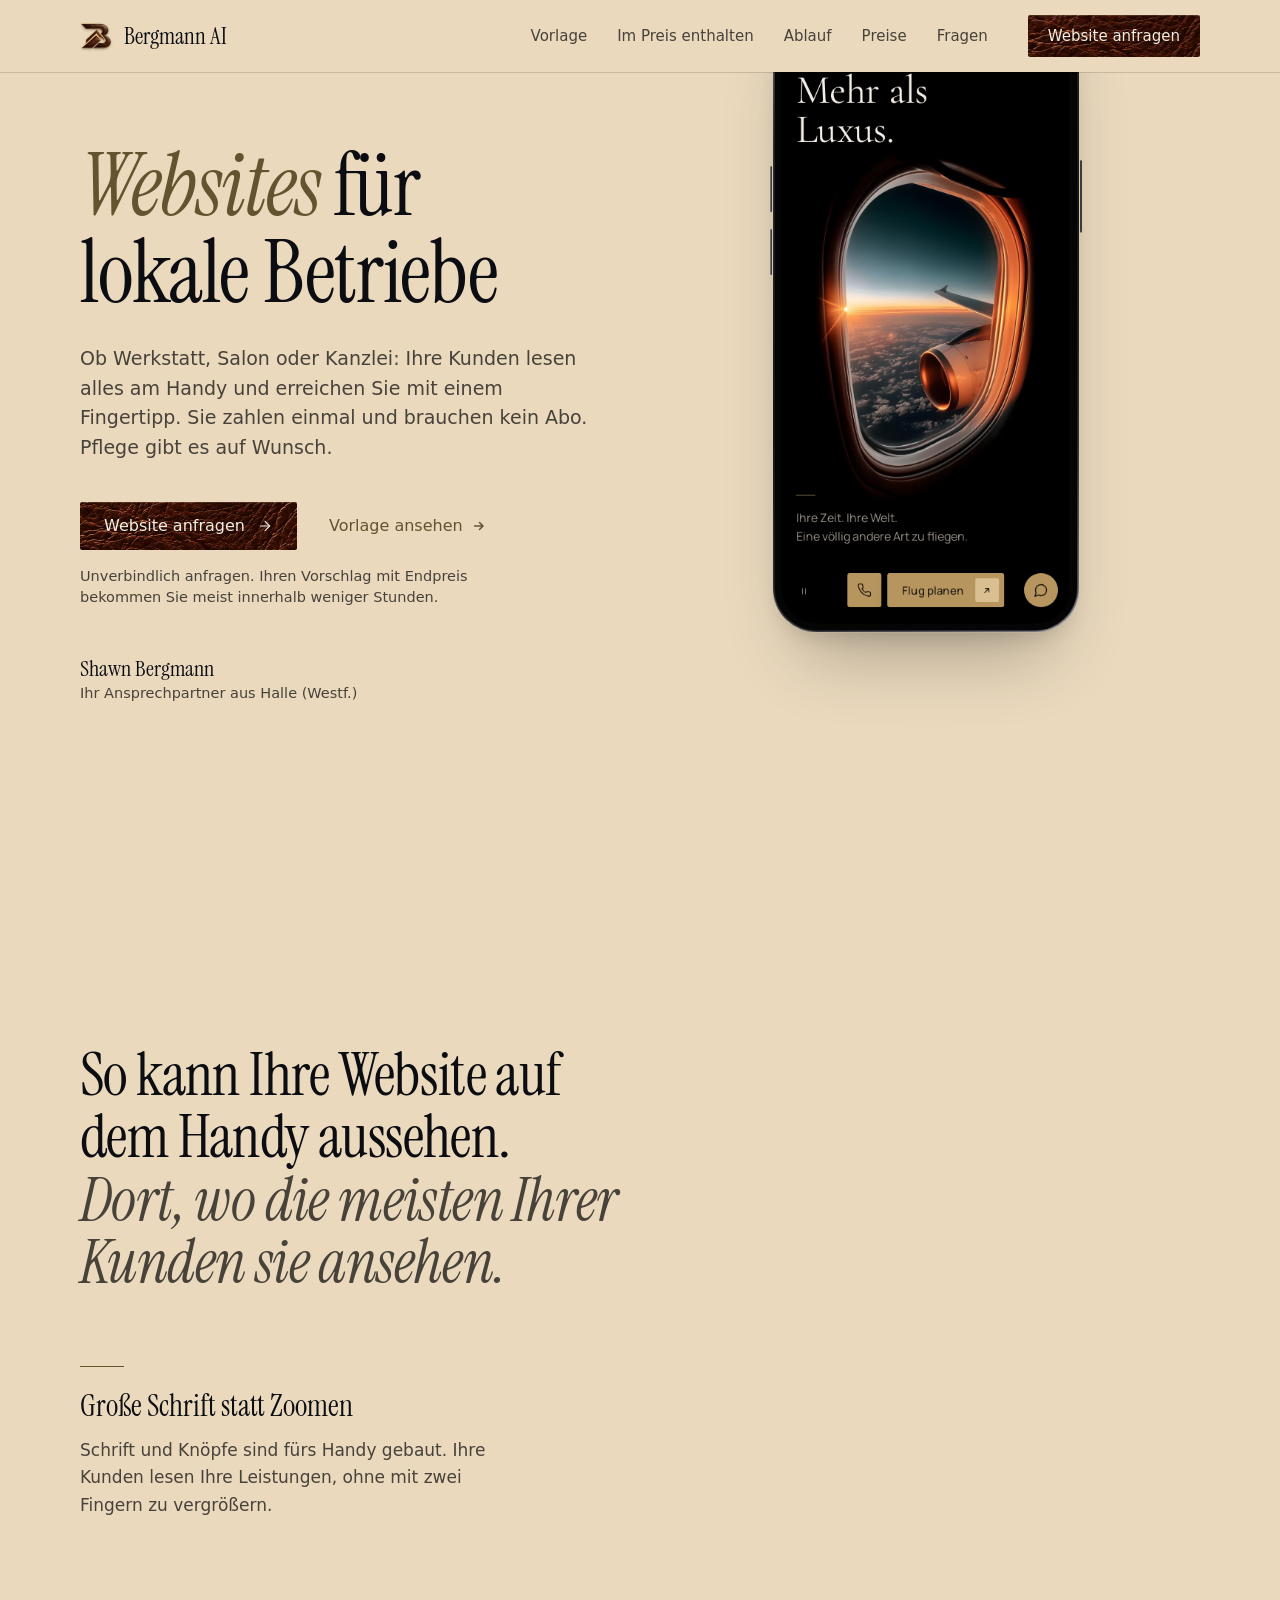
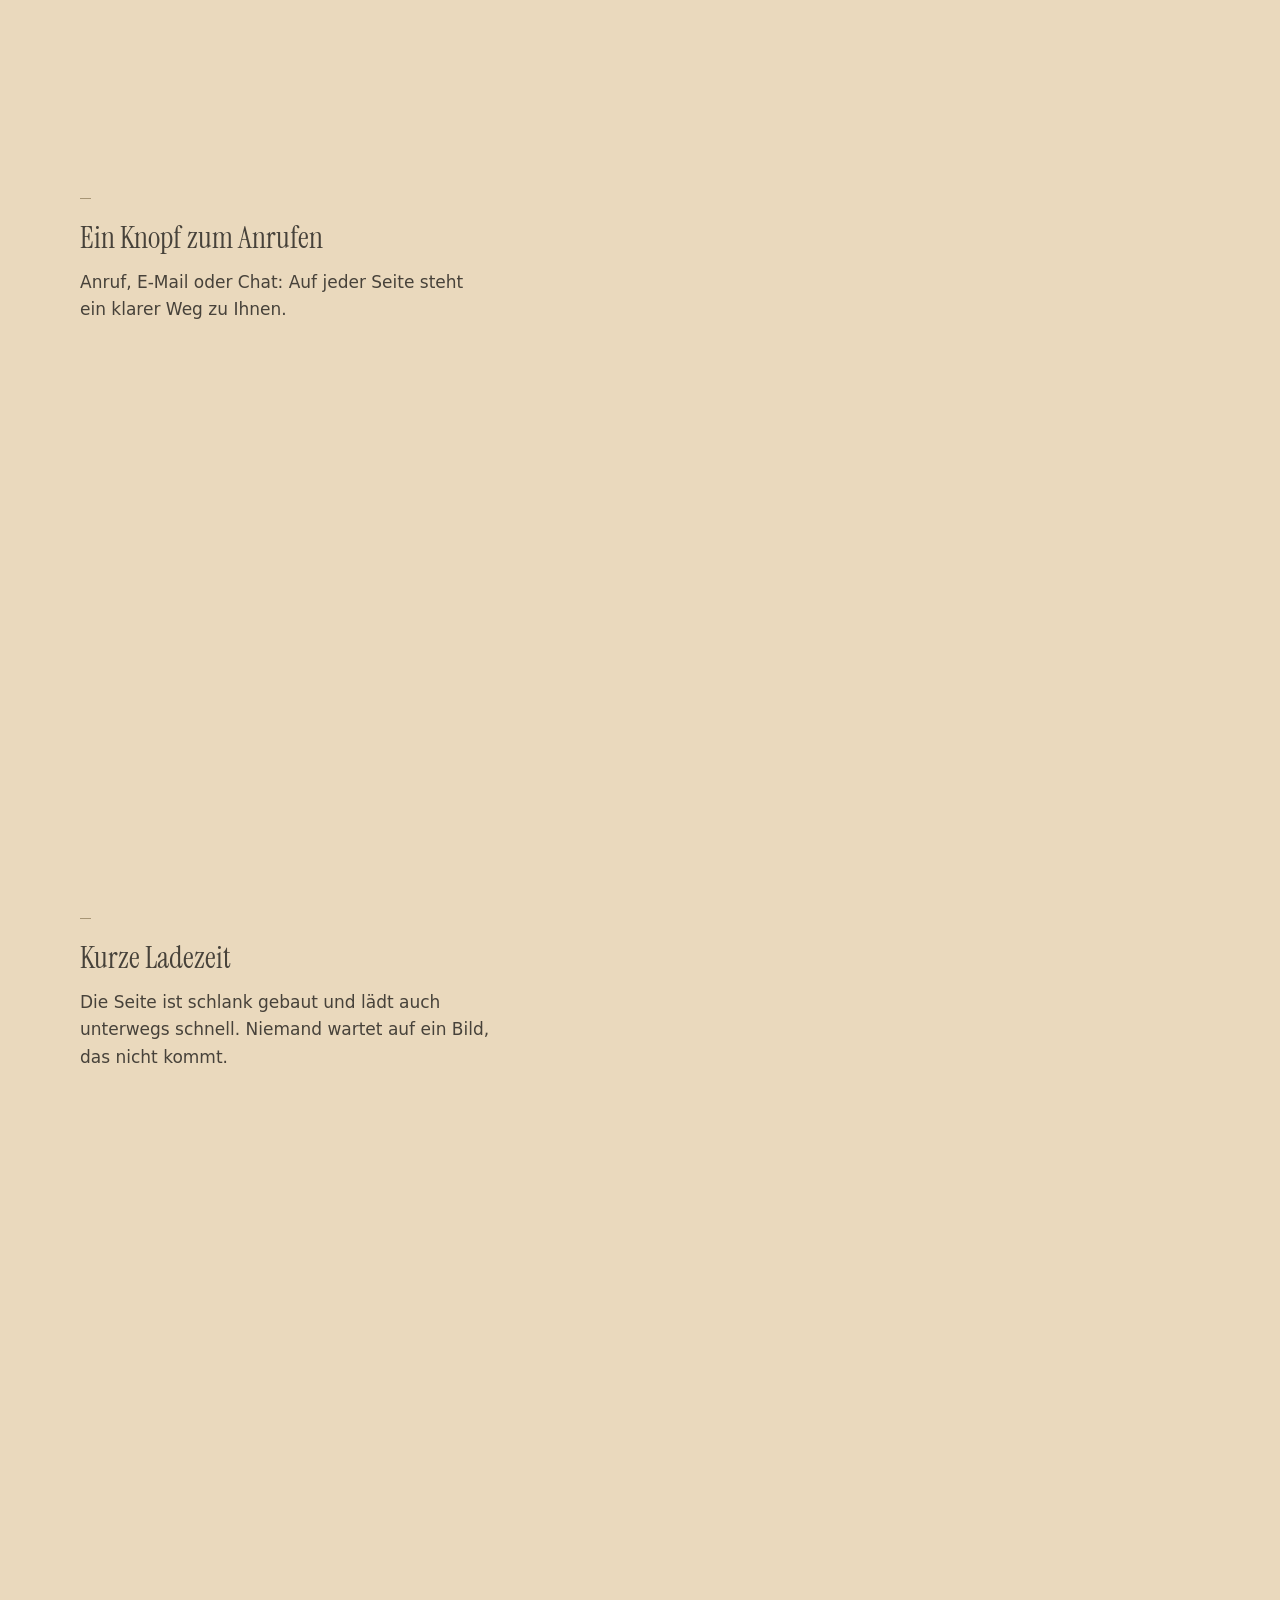
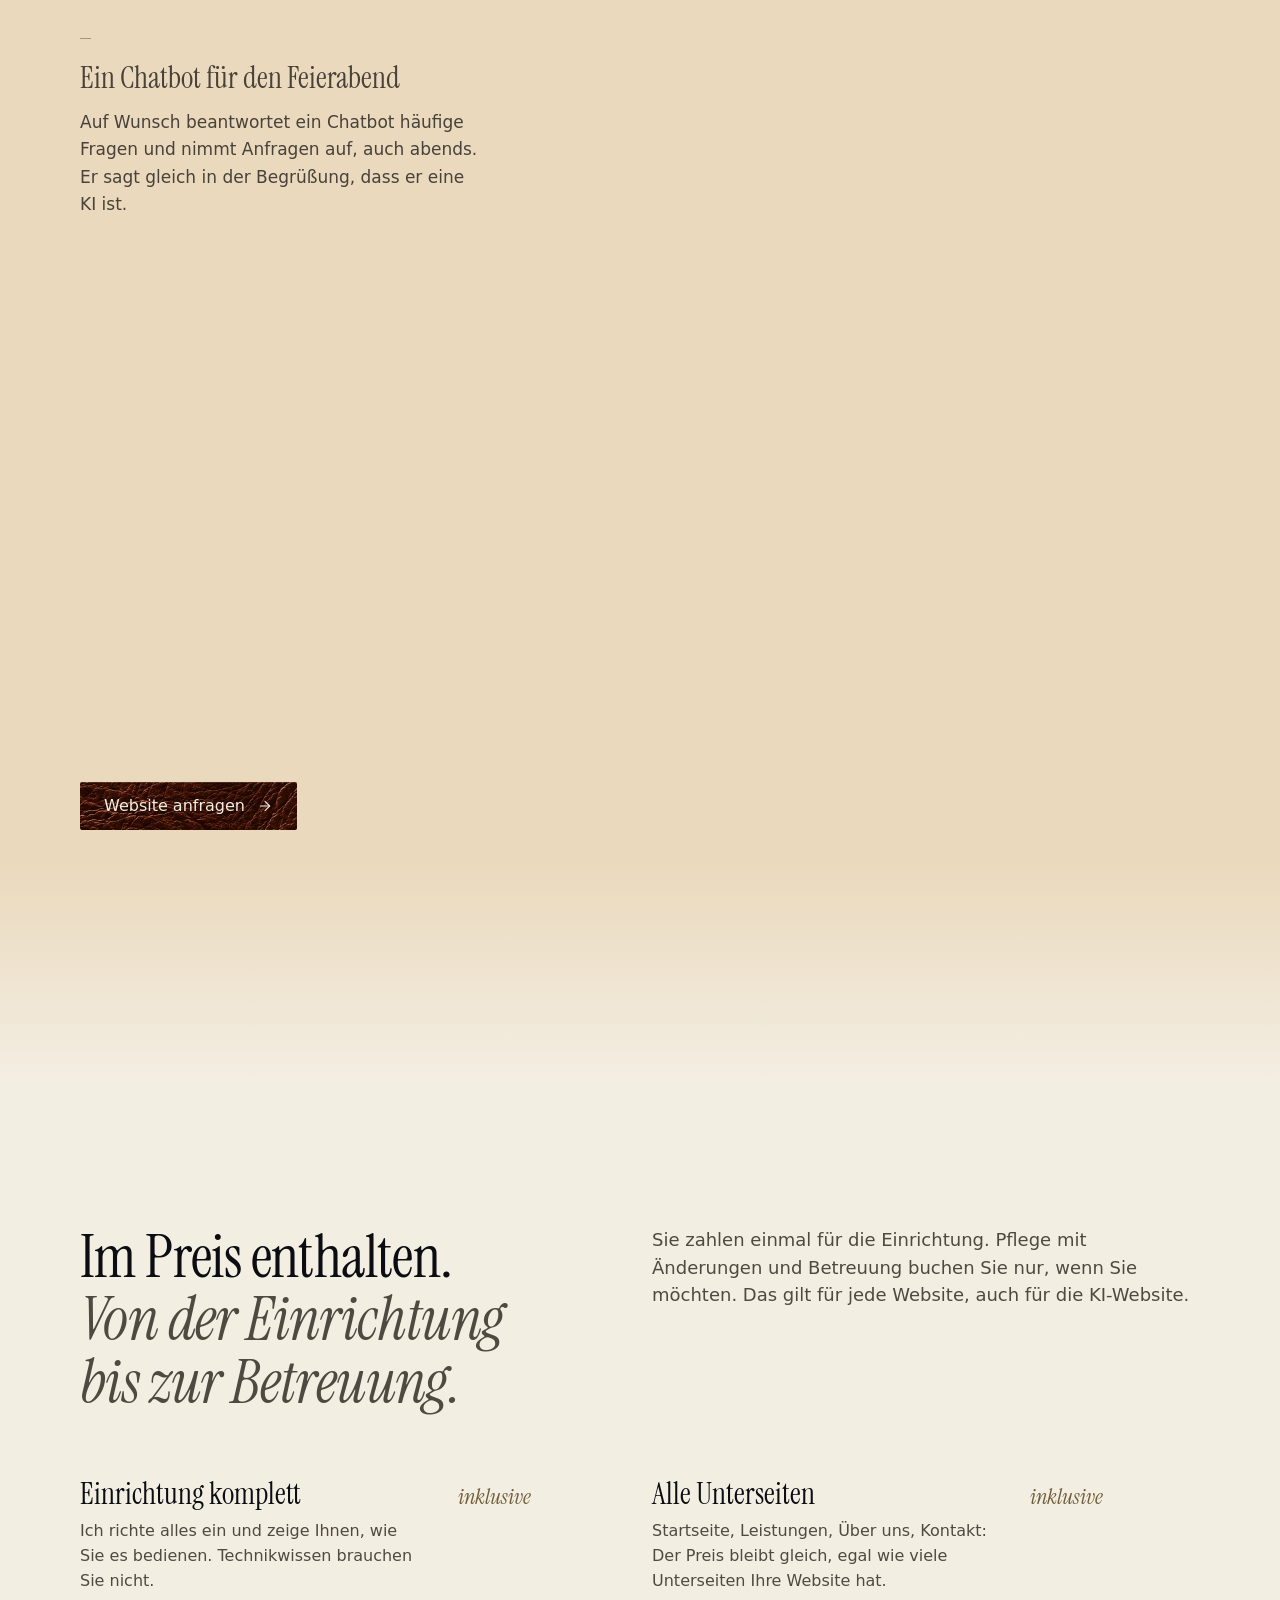
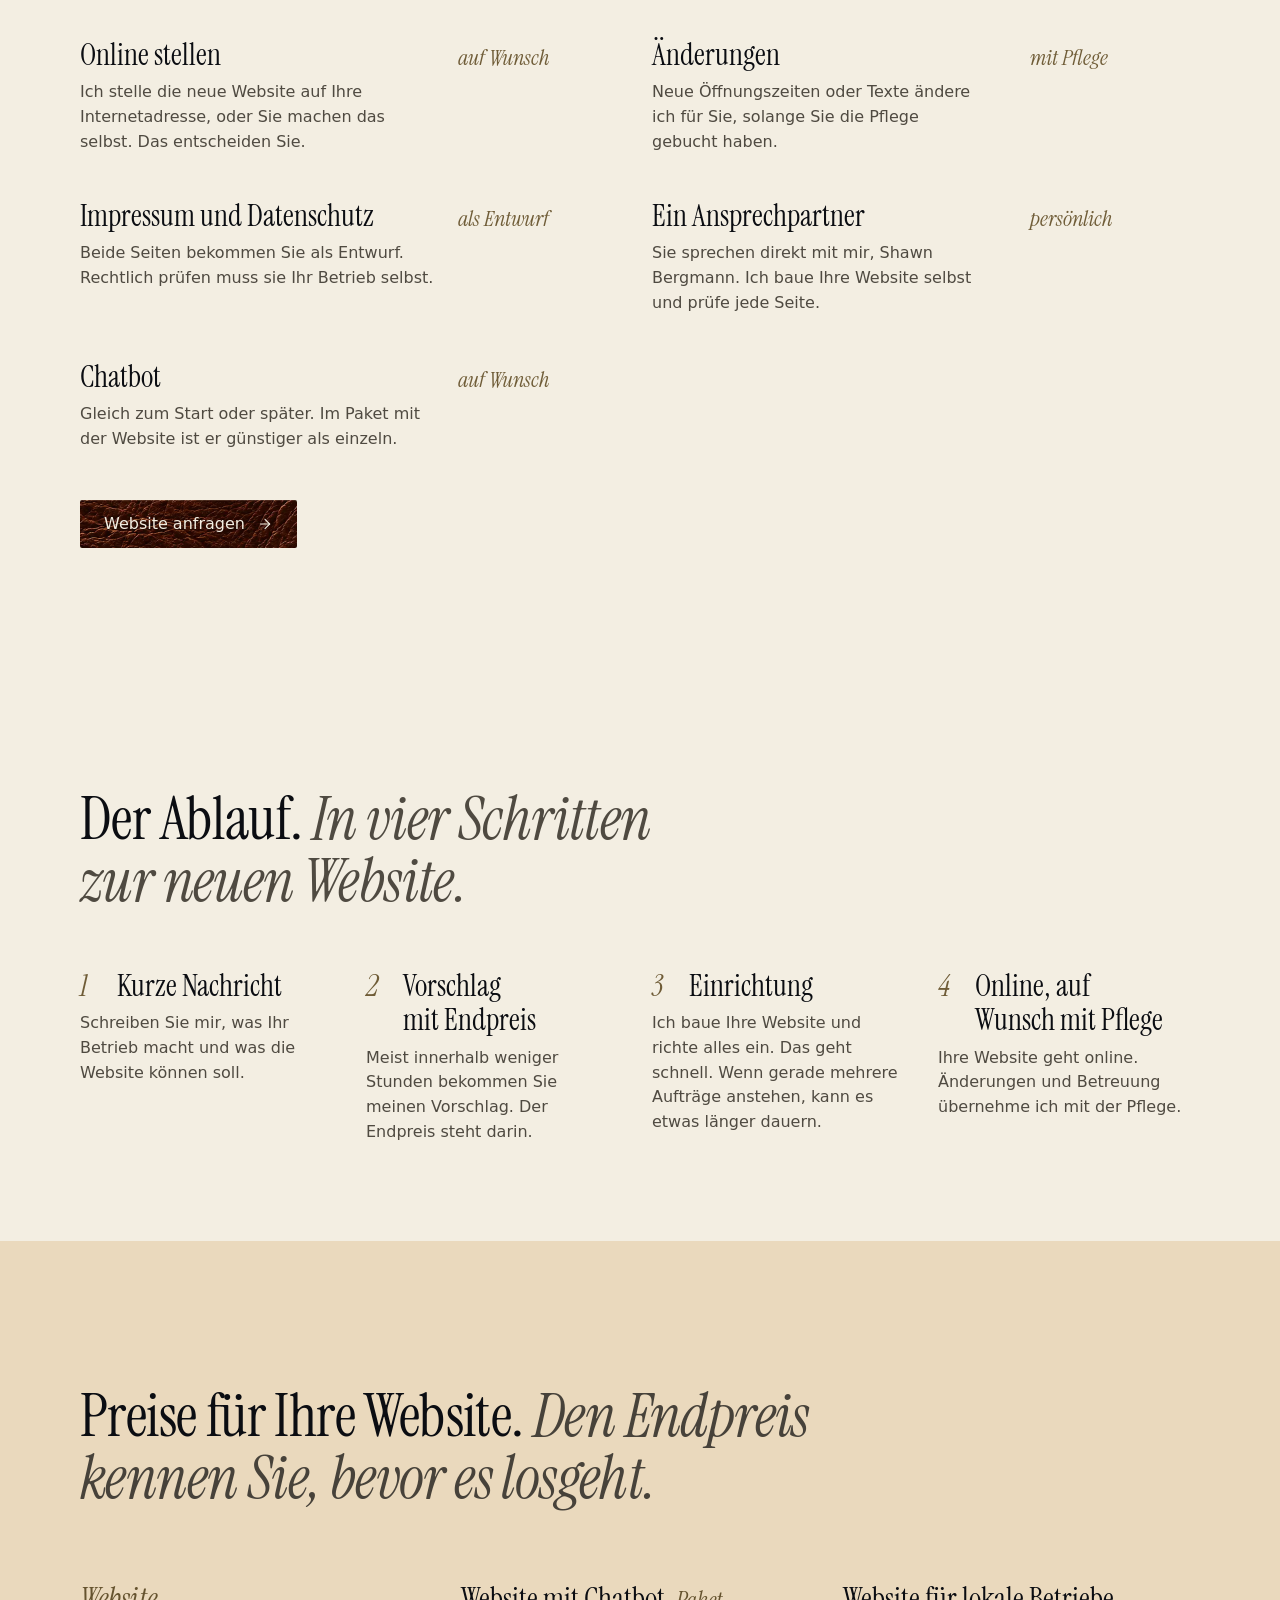
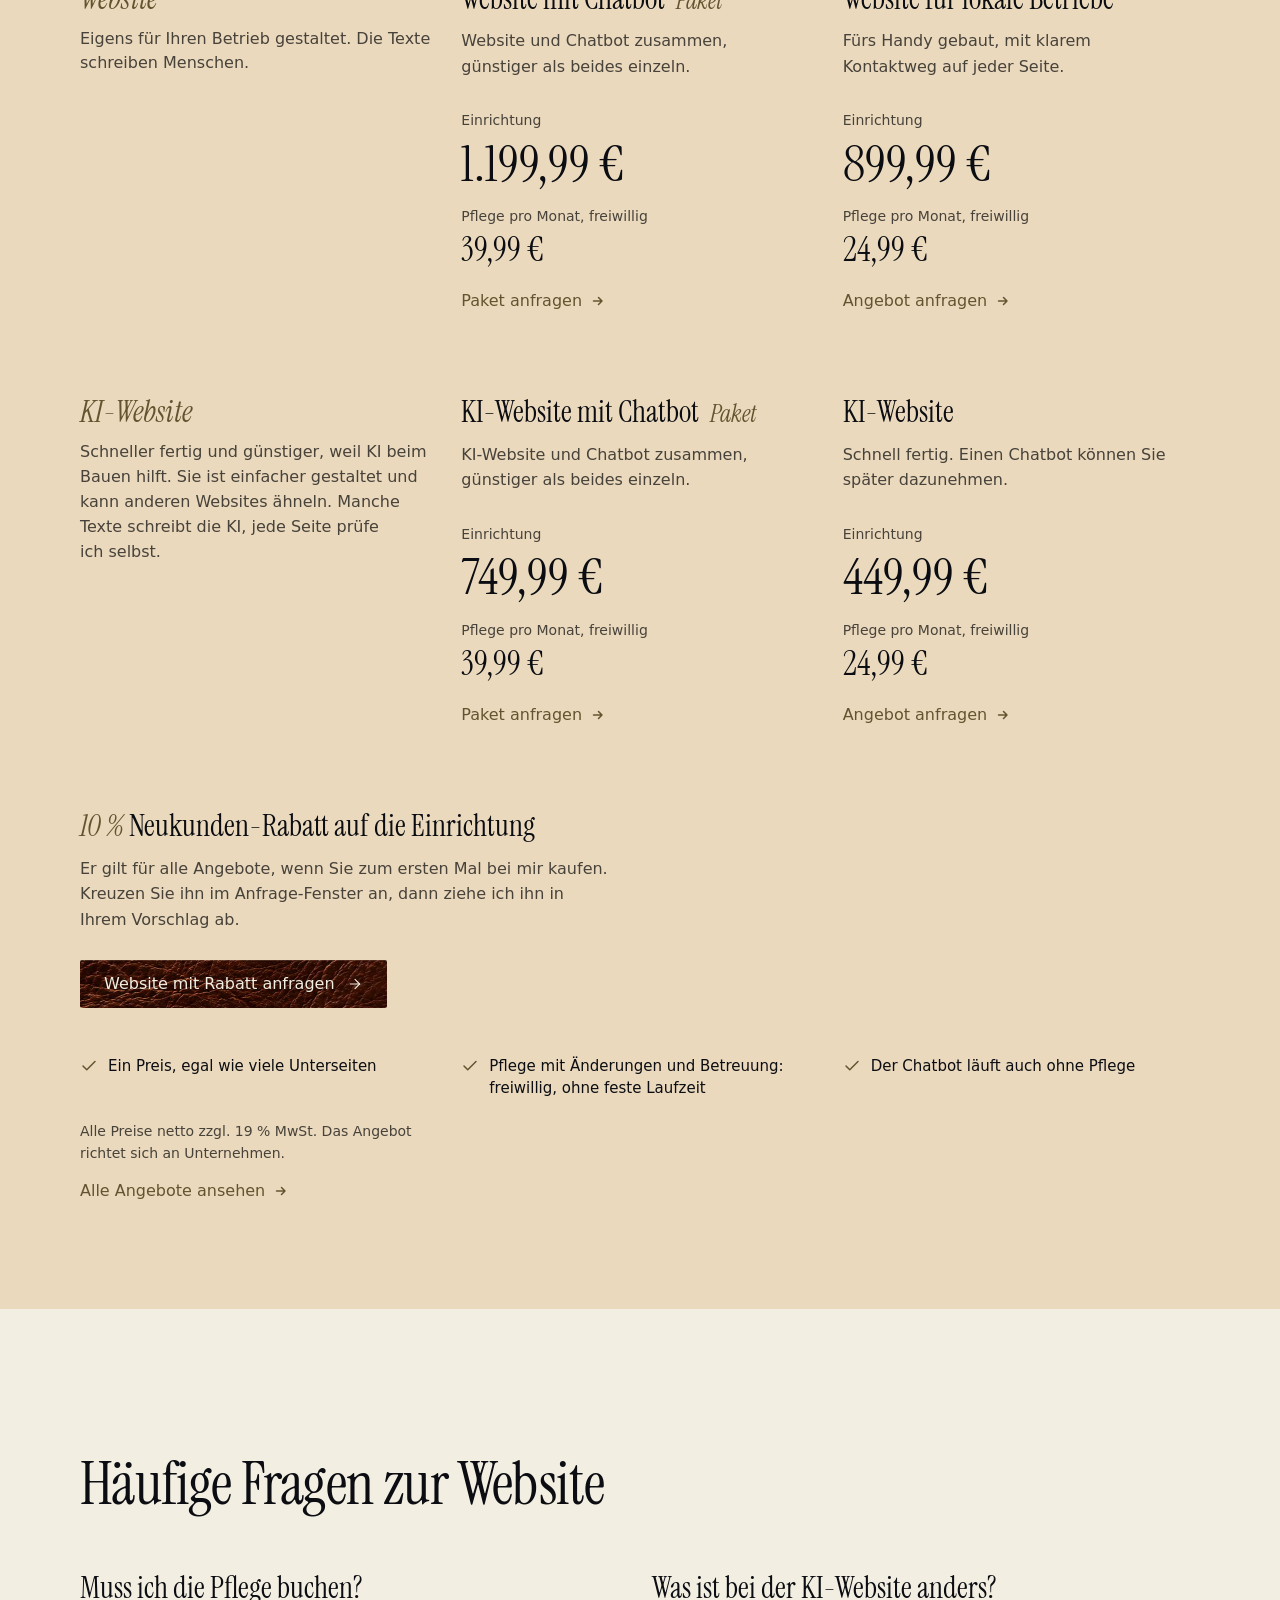
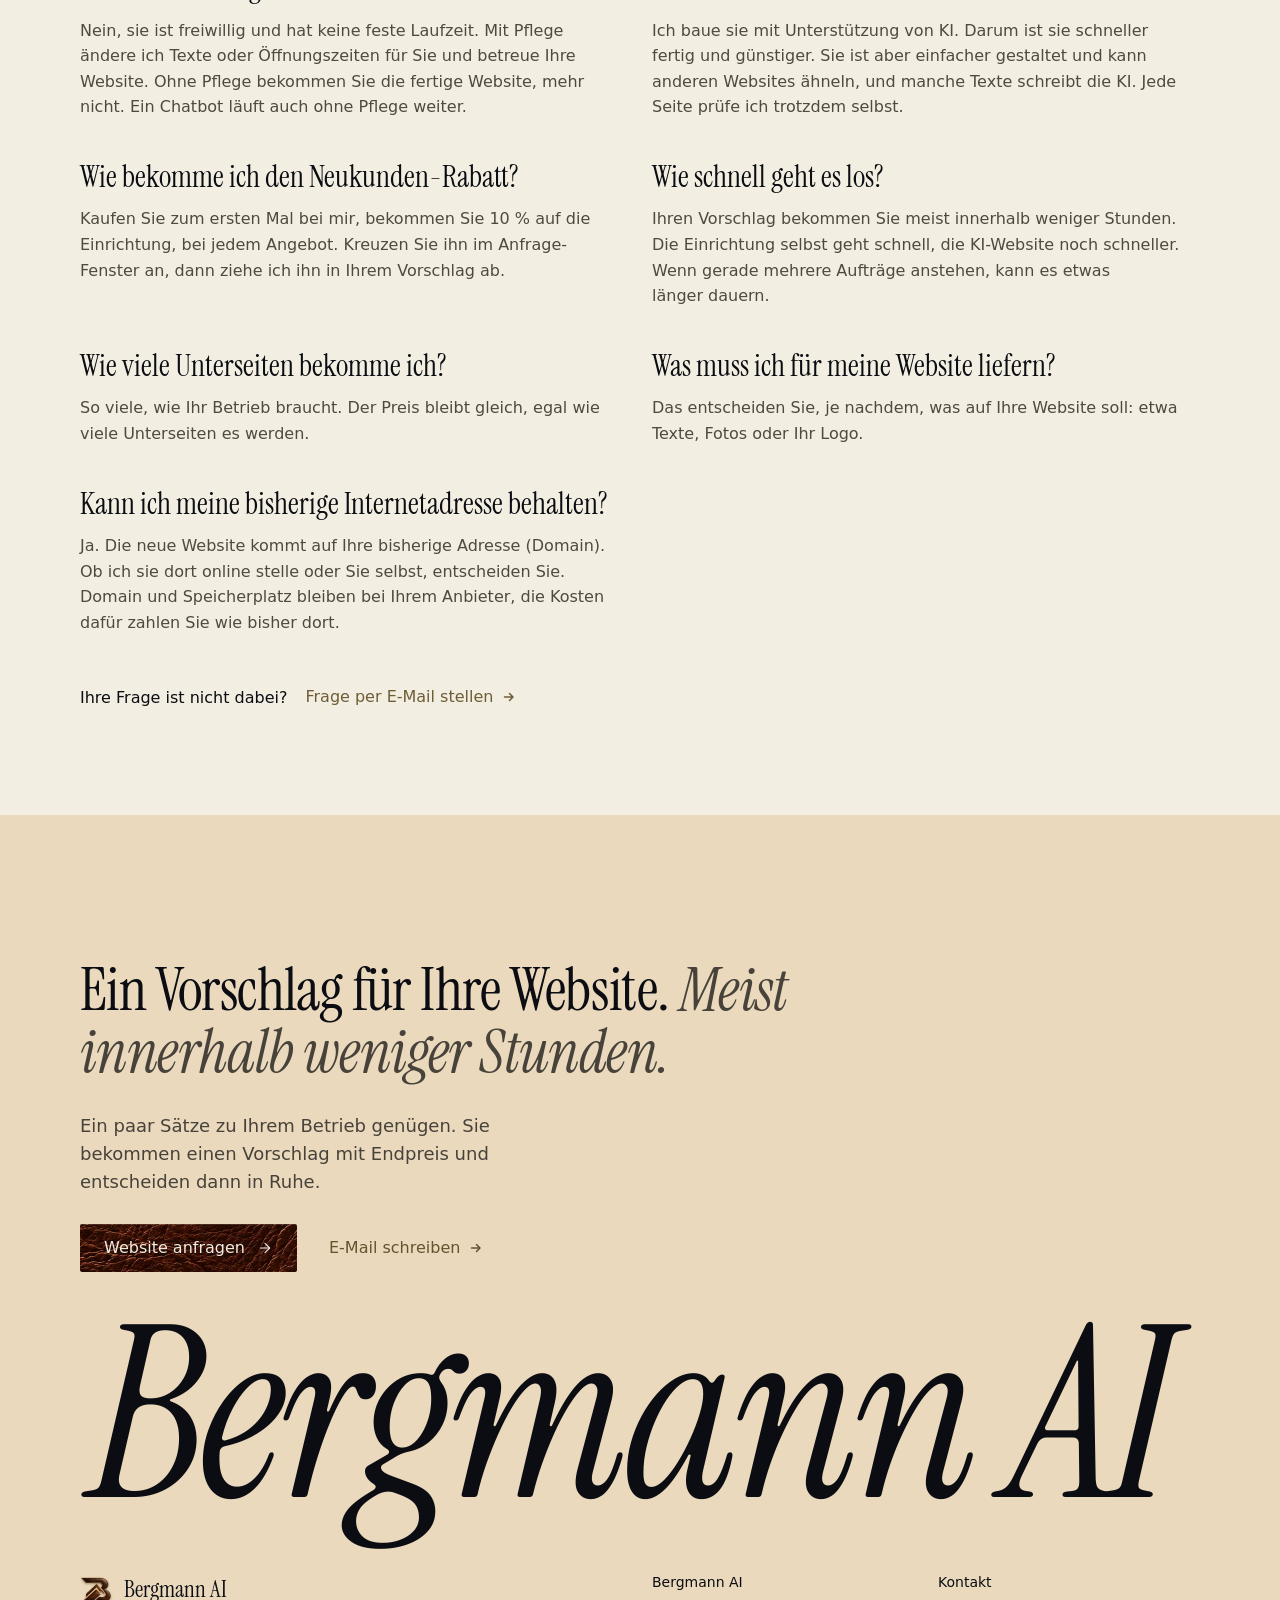
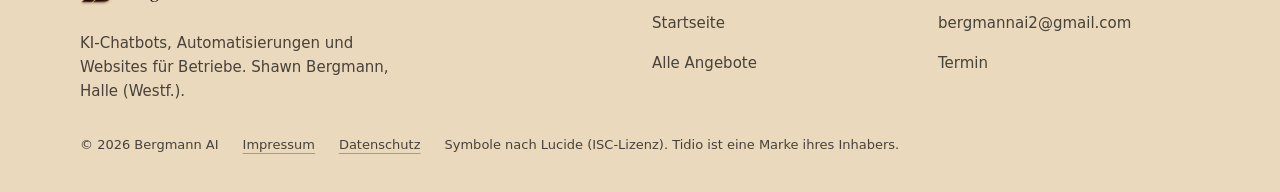
==== commit 12e82acd: "Online stellen auf Wunsch: Kunde entscheidet, wer die Seite austauscht Wunsch des Inhabers (25.11.20" ====
--- a/websites/index.html
+++ b/websites/index.html
@@ -127,6 +127,7 @@
       <ul class="incl__list">
         <li><h3>Einrichtung komplett</h3><span class="tag">inklusive</span><p>Ich richte alles ein und zeige Ihnen, wie Sie es bedienen. Technikwissen brauchen Sie nicht.</p></li>
         <li><h3>Alle Unterseiten</h3><span class="tag">inklusive</span><p>Startseite, Leistungen, Über uns, Kontakt: Der Preis bleibt gleich, egal wie viele Unterseiten Ihre Website hat.</p></li>
+        <li><h3>Online stellen</h3><span class="tag">auf Wunsch</span><p>Ich stelle die neue Website auf Ihre Internetadresse, oder Sie machen das selbst. Das entscheiden Sie.</p></li>
         <li><h3>Änderungen</h3><span class="tag">mit Pflege</span><p>Neue Öffnungszeiten oder Texte ändere ich für Sie, solange Sie die Pflege gebucht haben.</p></li>
         <li><h3>Impressum und Datenschutz</h3><span class="tag">als Entwurf</span><p>Beide Seiten bekommen Sie als Entwurf. Rechtlich prüfen muss sie Ihr Betrieb selbst.</p></li>
         <li><h3>Ein Ansprechpartner</h3><span class="tag">persönlich</span><p>Sie sprechen direkt mit mir, Shawn Bergmann. Ich baue Ihre Website selbst und prüfe jede Seite.</p></li>
@@ -239,7 +240,7 @@
         <div class="faq__item"><h3>Wie schnell geht es los?</h3><p>Ihren Vorschlag bekommen Sie meist innerhalb weniger Stunden. Die Einrichtung selbst geht schnell, die KI-Website noch schneller. Wenn gerade mehrere Aufträge anstehen, kann es etwas länger dauern.</p></div>
         <div class="faq__item"><h3>Wie viele Unterseiten bekomme ich?</h3><p>So viele, wie Ihr Betrieb braucht. Der Preis bleibt gleich, egal wie viele Unterseiten es werden.</p></div>
         <div class="faq__item"><h3>Was muss ich für meine Website liefern?</h3><p>Das entscheiden Sie, je nachdem, was auf Ihre Website soll: etwa Texte, Fotos oder Ihr Logo.</p></div>
-        <div class="faq__item"><h3>Kann ich meine bisherige Internetadresse behalten?</h3><p>Ja. Ihre Website kommt auf Ihre eigene Internetadresse (Domain), die Sie bei Ihrem Anbieter haben.</p></div>
+        <div class="faq__item"><h3>Kann ich meine bisherige Internetadresse behalten?</h3><p>Ja. Die neue Website kommt auf Ihre bisherige Adresse (Domain). Ob ich sie dort online stelle oder Sie selbst, entscheiden Sie. Domain und Speicherplatz bleiben bei Ihrem Anbieter, die Kosten dafür zahlen Sie wie bisher dort.</p></div>
       </div>
       <p class="faq__more">Ihre Frage ist nicht dabei? <a class="link" href="mailto:bergmannai2@gmail.com?subject=Frage%20zur%20Website">Frage per E-Mail stellen</a></p>
     </div>
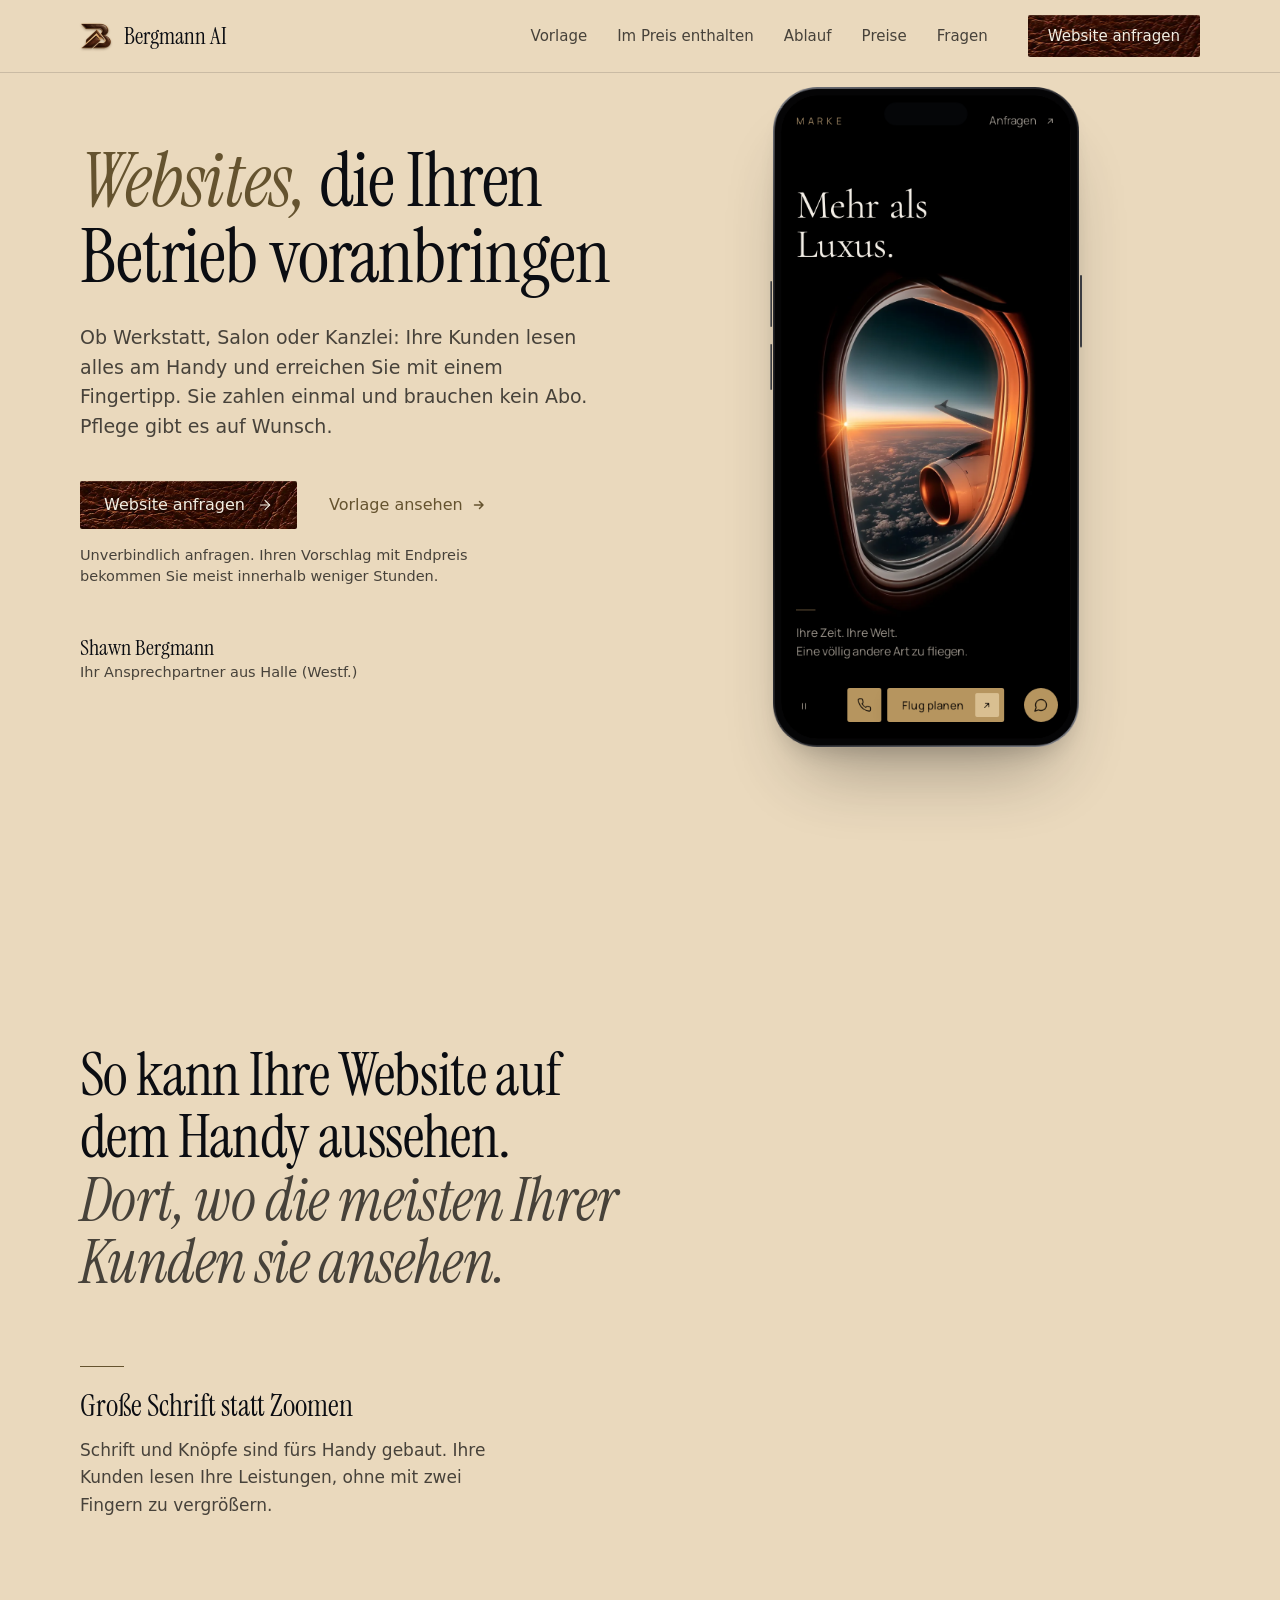
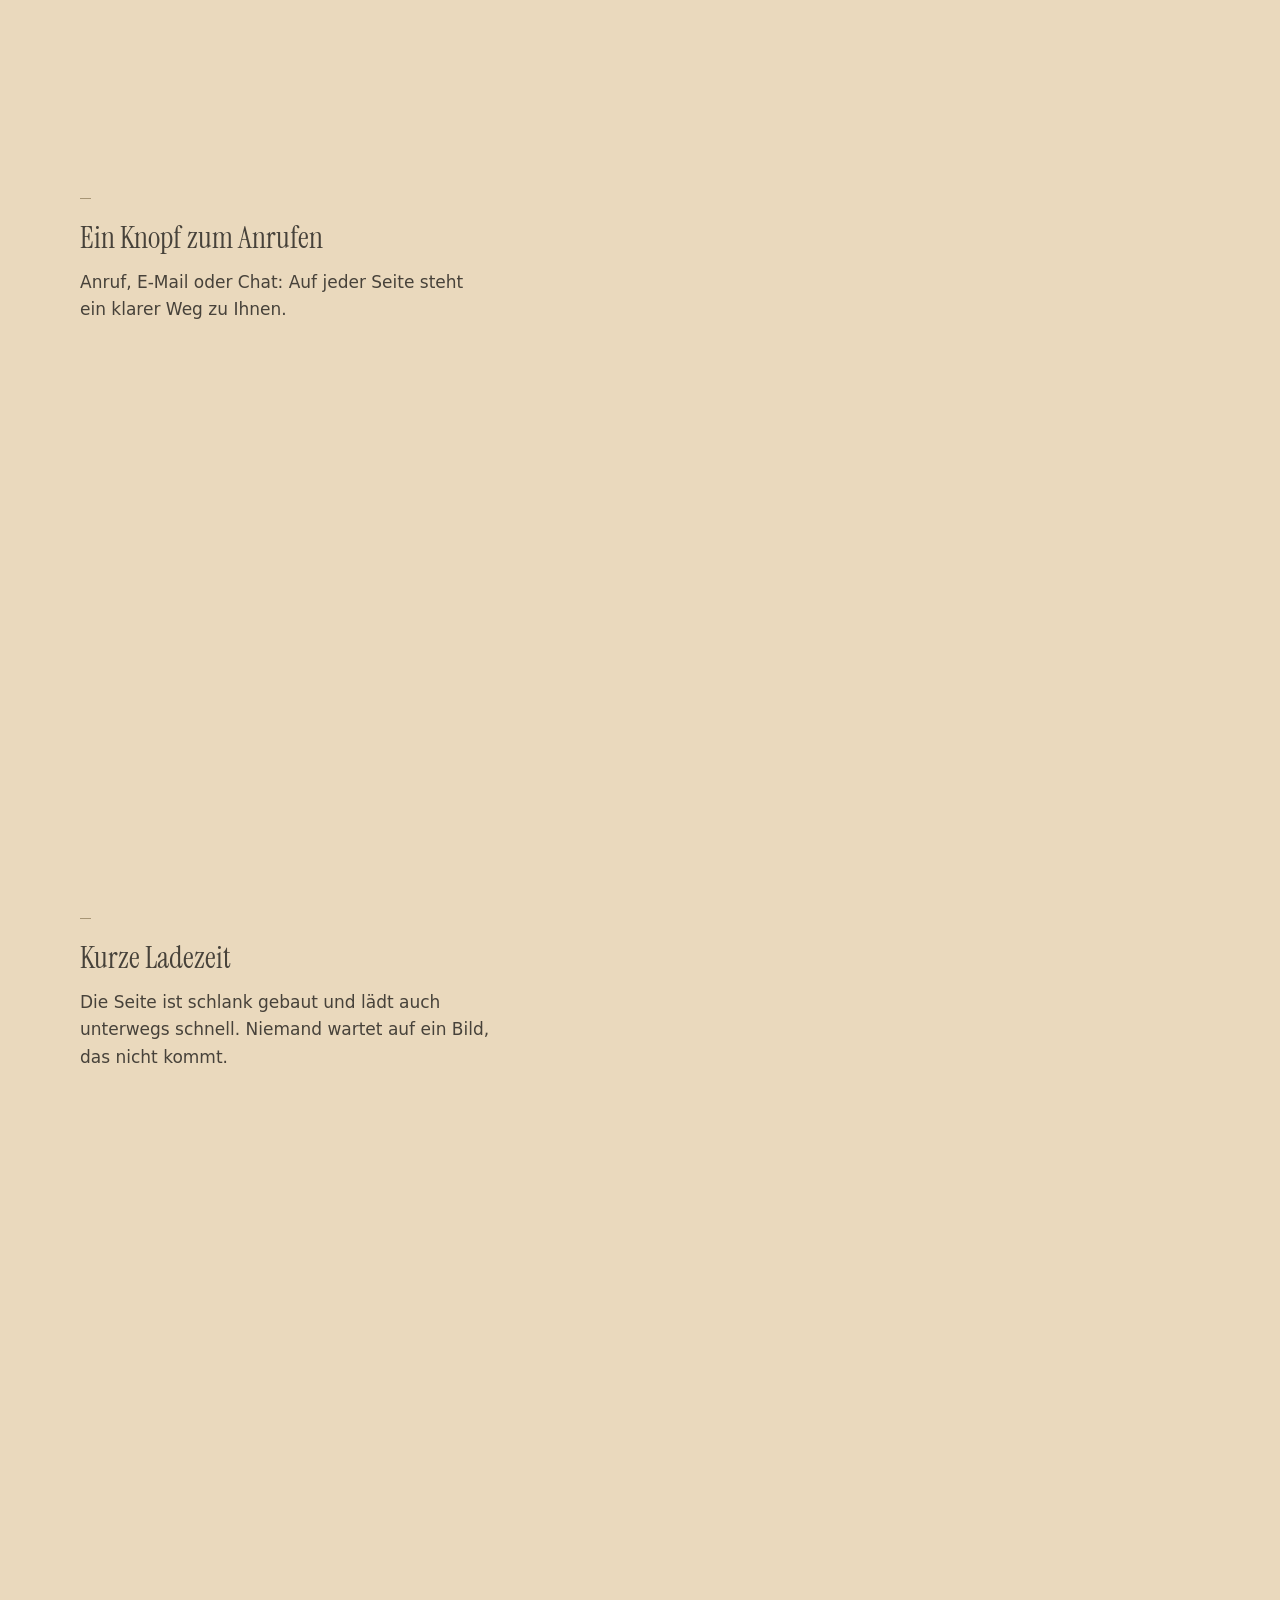
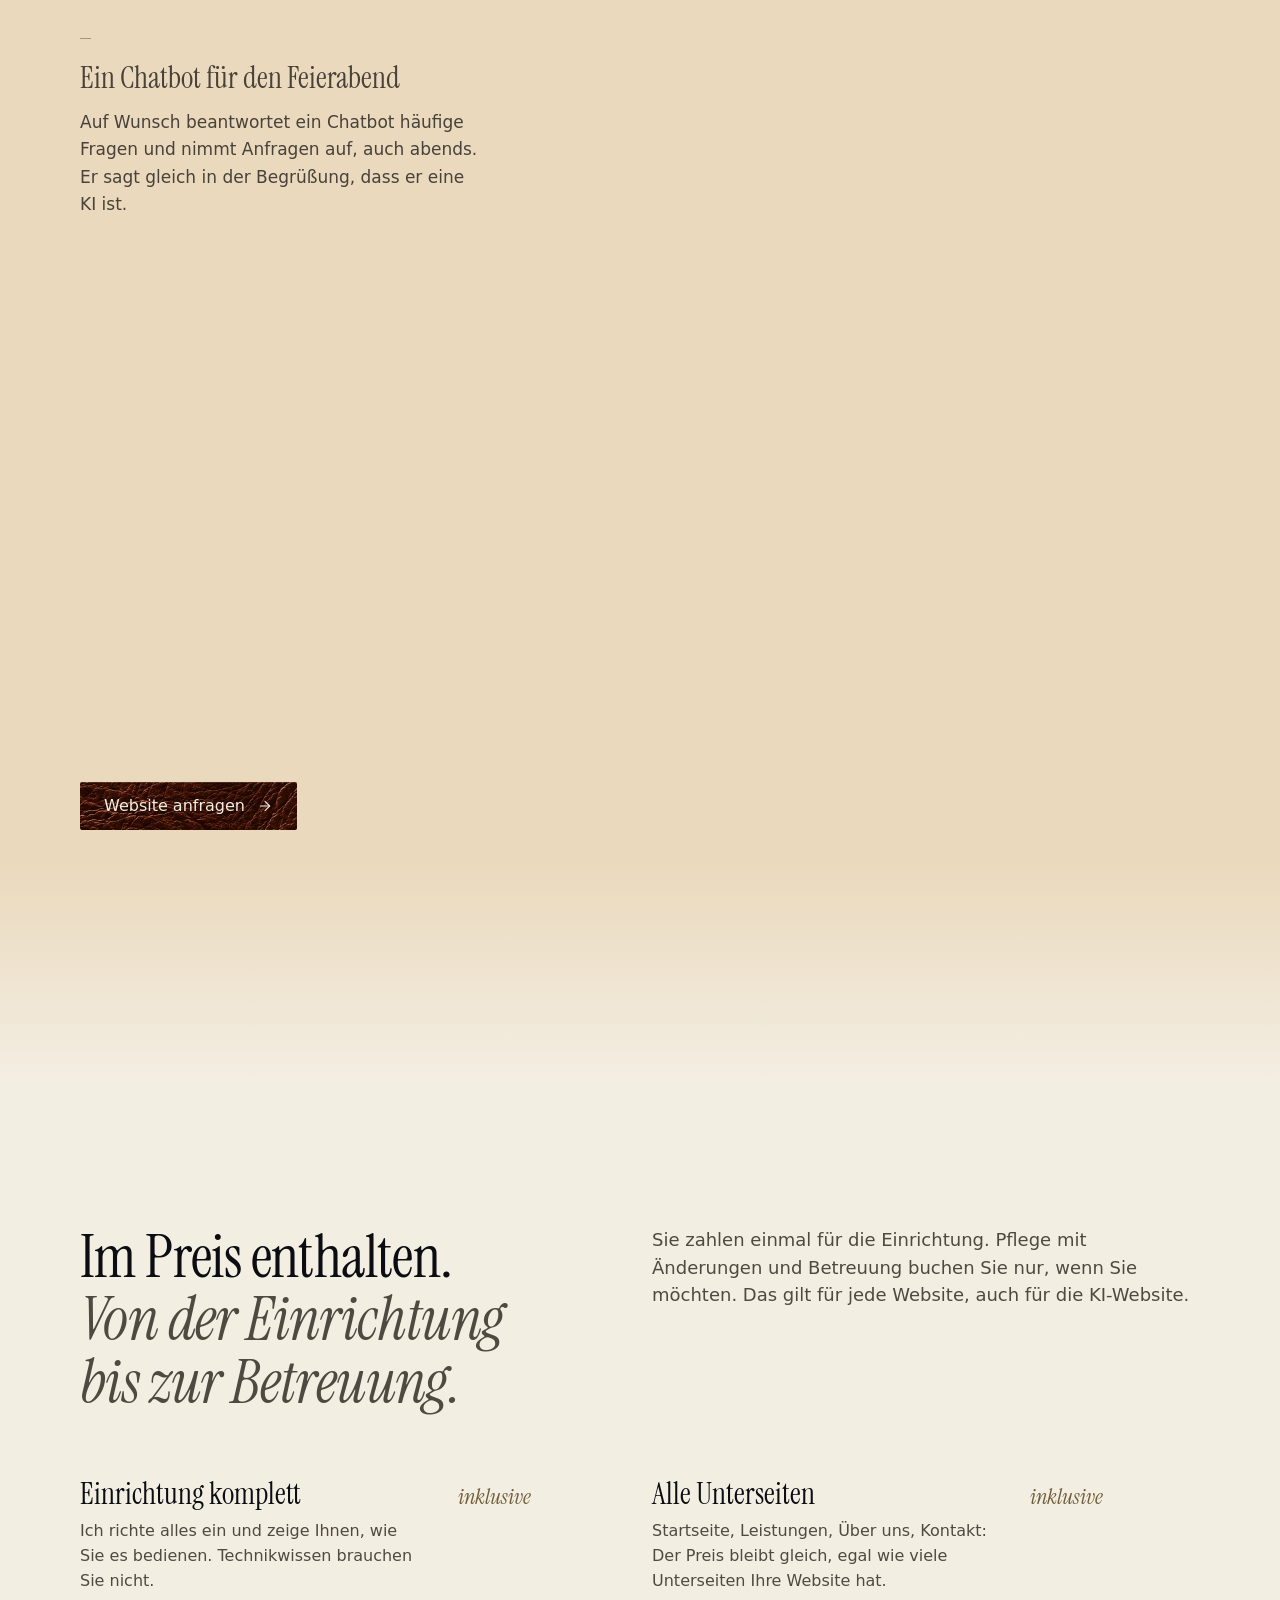
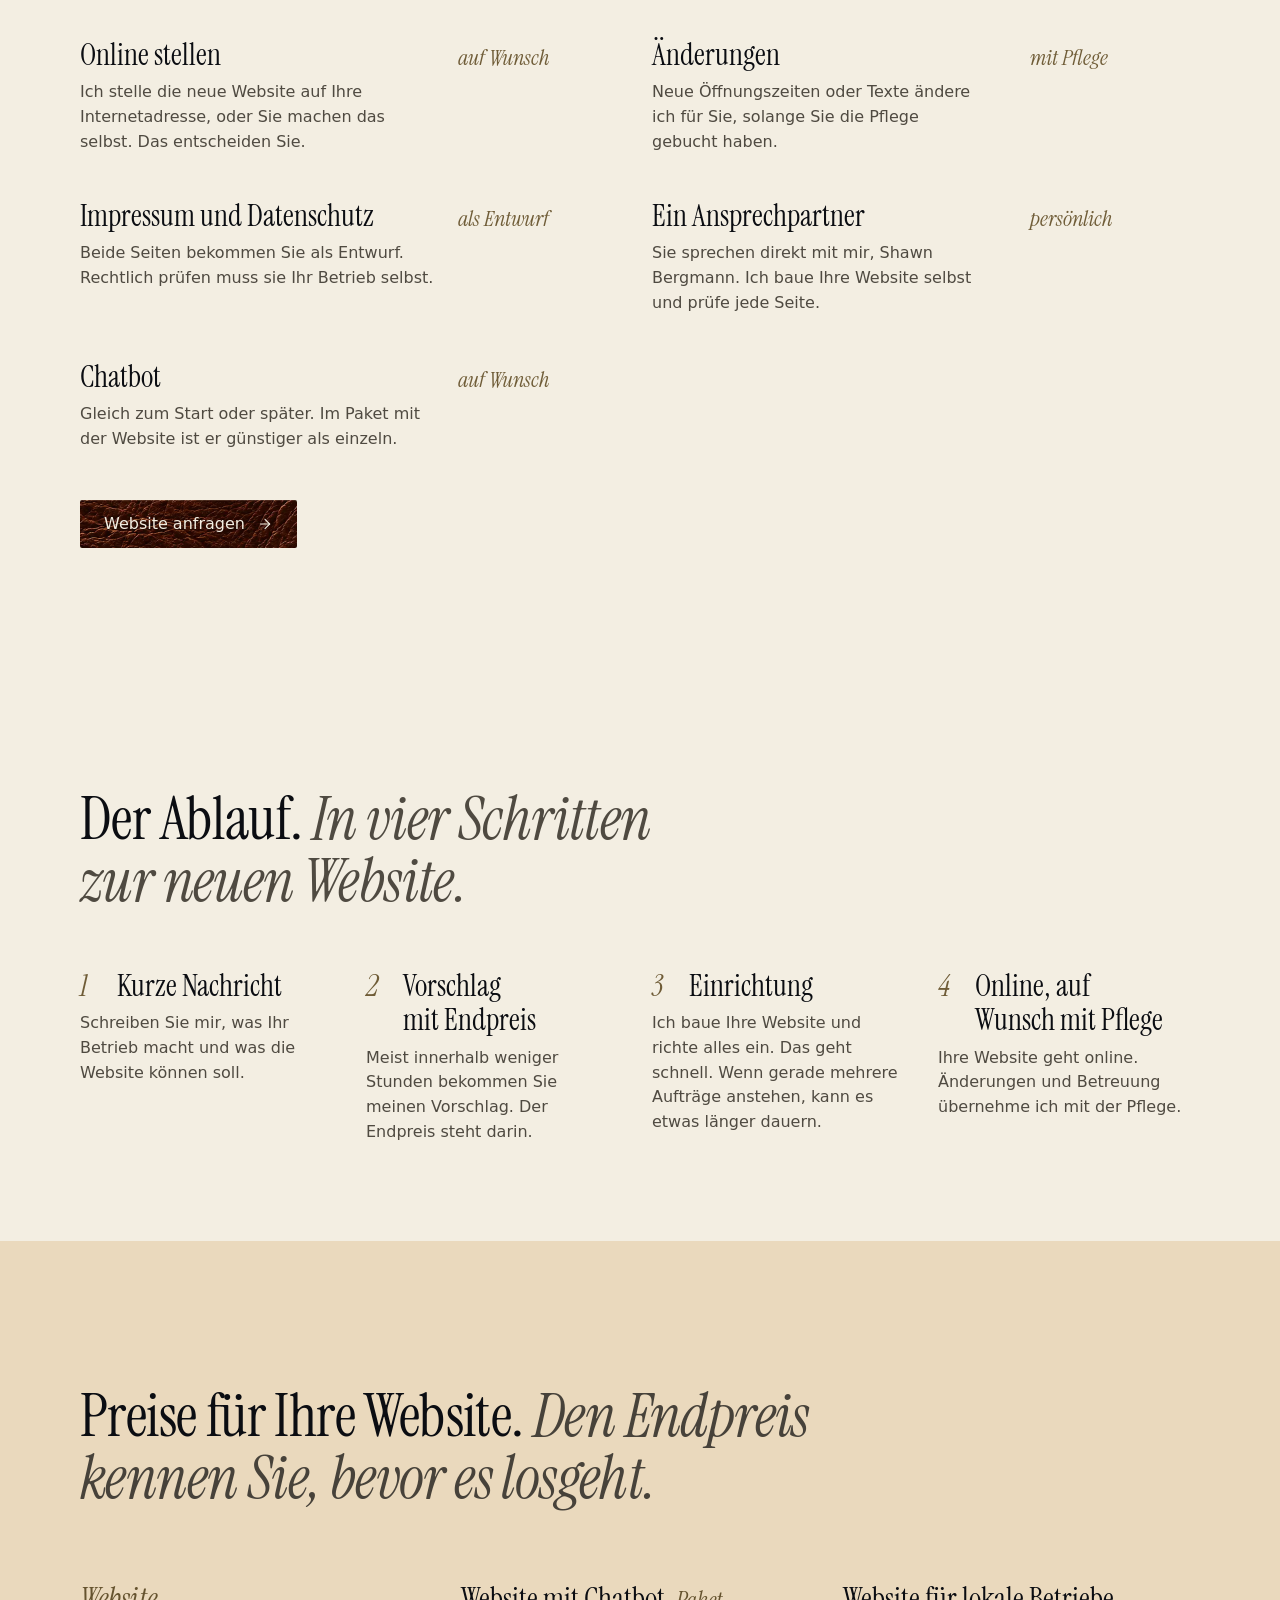
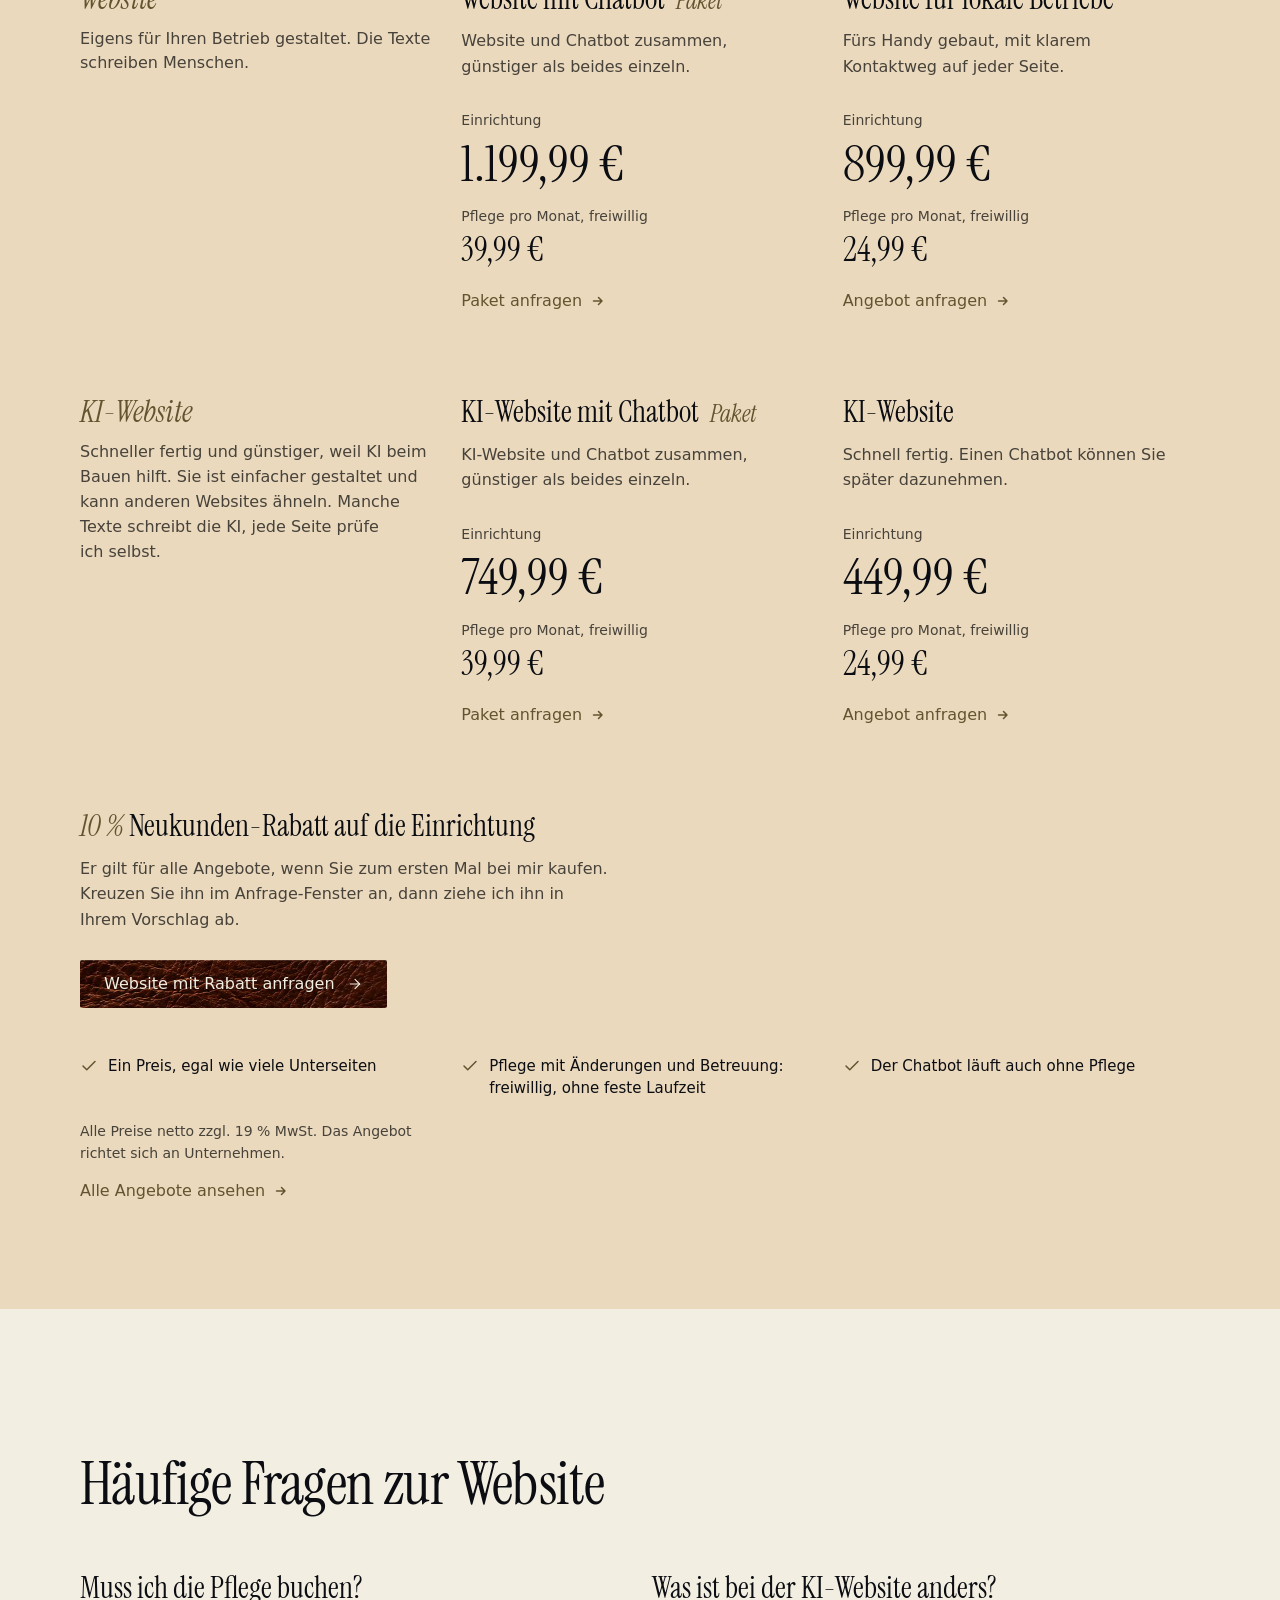
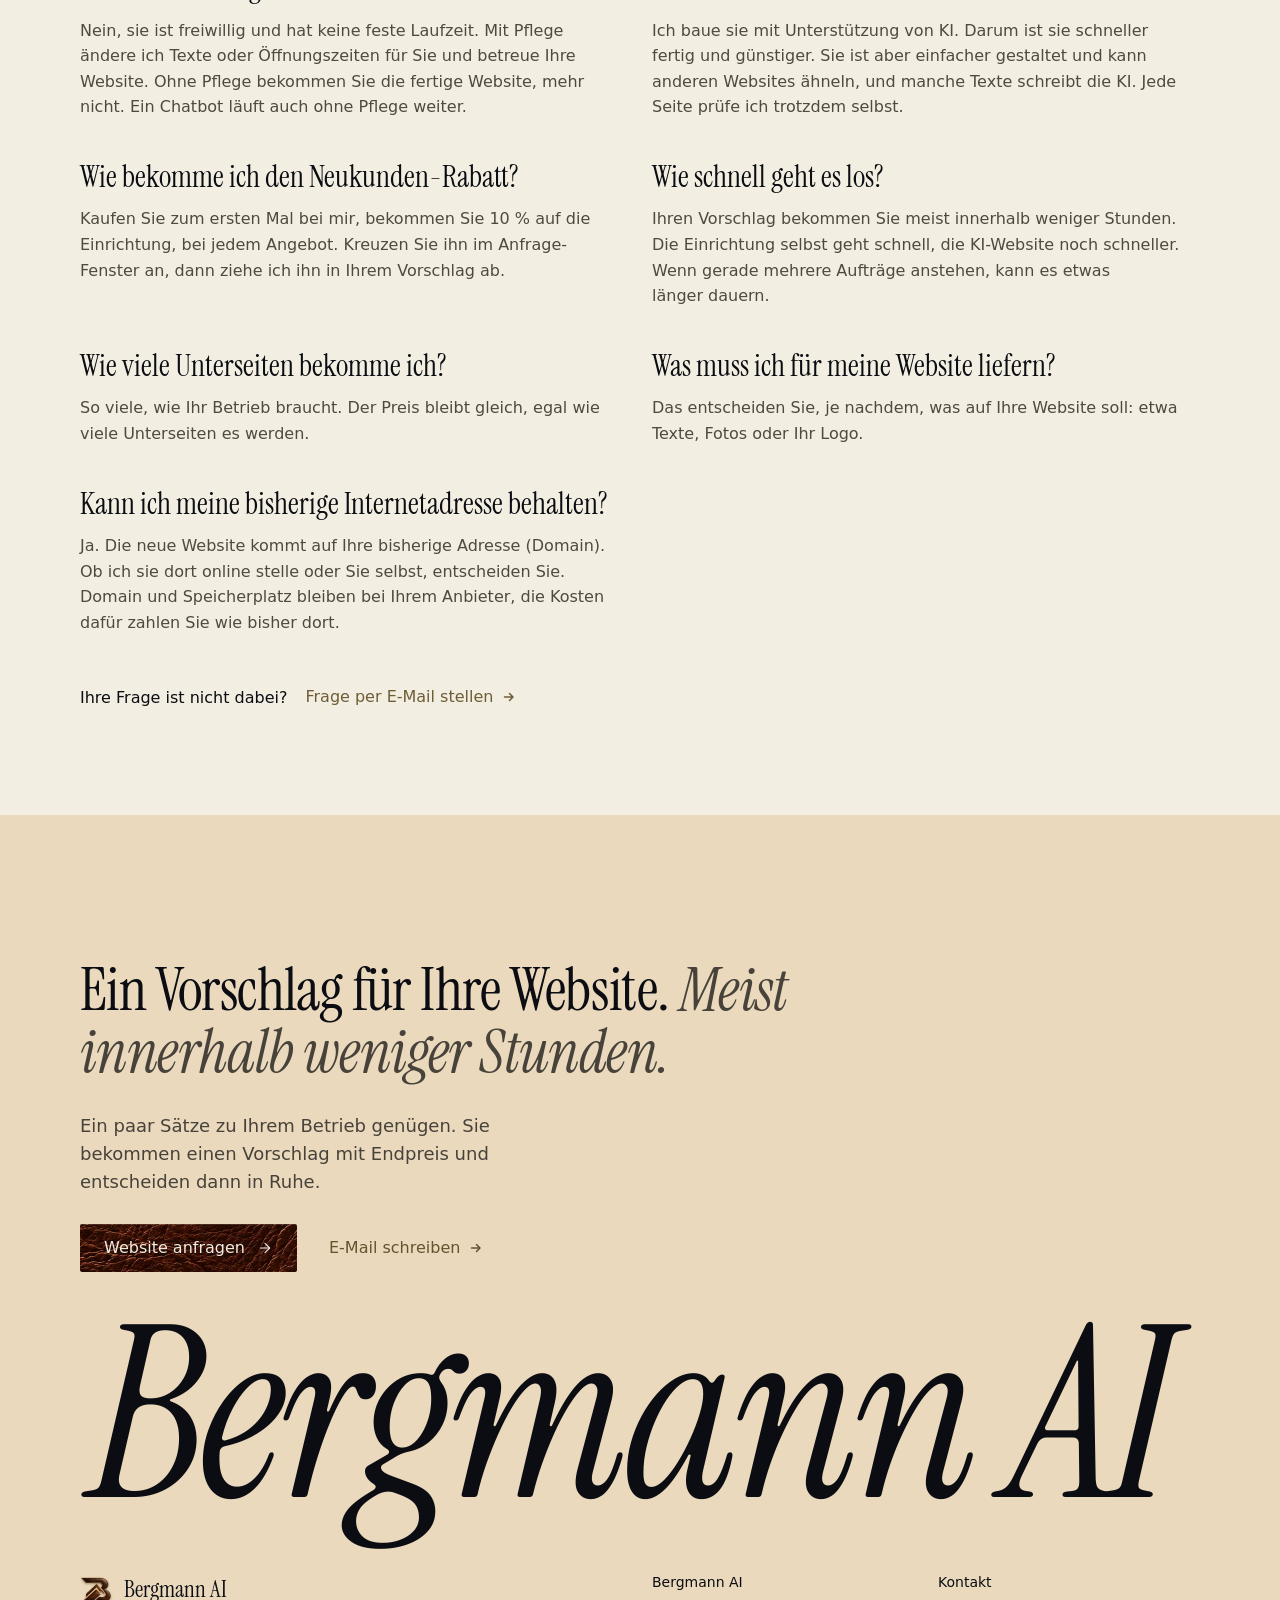
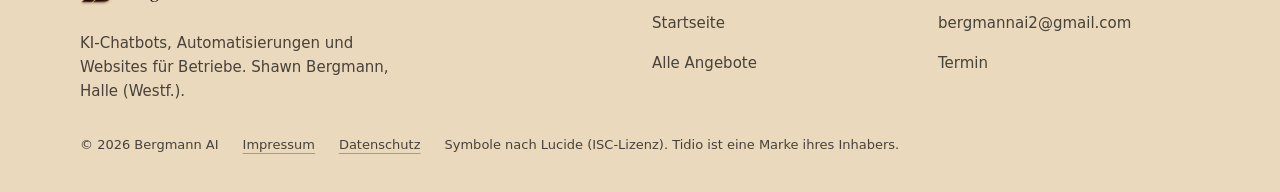
==== commit 8a17aca6: "websites/: neue Hauptüberschrift „Websites, die Ihren Betrieb voranbringen“ Vorschlag des Inhabers (" ====
--- a/websites/index.html
+++ b/websites/index.html
@@ -74,7 +74,7 @@
     <div class="wrap">
       <div class="hero-text grid12">
         <div class="hero__text">
-          <h1 id="hero-h"><span class="w"><em>Websites</em></span> <span class="w"><span>für</span></span> <span class="w"><span>lokale</span></span> <span class="w"><span>Betriebe</span></span></h1>
+          <h1 id="hero-h"><span class="w"><em>Websites,</em></span> <span class="w"><span>die</span></span> <span class="w"><span>Ihren</span></span> <span class="w"><span>Betrieb</span></span> <span class="w"><span>voranbringen</span></span></h1>
           <p class="hero__lead">Ob Werkstatt, Salon oder Kanzlei: Ihre Kunden lesen alles am Handy und erreichen Sie mit einem Fingertipp. Sie zahlen einmal und brauchen kein Abo. Pflege gibt es auf Wunsch.</p>
           <div class="actions">
             <a class="btn btn--fill" href="mailto:bergmannai2@gmail.com?subject=Website%20anfragen" data-anfrage="Website für lokale Betriebe">Website anfragen<svg class="ico"><use href="#i-arrow"/></svg></a>
--- a/websites/assets/css/style.css
+++ b/websites/assets/css/style.css
@@ -163,6 +163,13 @@
 .hero__text { grid-column: 1 / span 6; padding-top: 15px; }   /* die erste Textzeile steht optisch auf der Oberkante des Handys */
 .hero h1 { font: 400 var(--t-h1)/1 var(--serif); letter-spacing: -0.015em; color: var(--fg); max-width: 9.5em; }
 .hero h1 em { font-style: italic; color: var(--mark); }
+/* Laptop: Die Überschrift „Websites, die Ihren Betrieb voranbringen“ (Inhaber, 25.11.2026) steht auf zwei Zeilen, auch
+   auf niedrigen Laptops. Ihre Größe folgt der Breite der Textspalte: Die längere Zeile ist 6,95-mal so breit wie die
+   Schriftgröße (gemessen), mit etwas Luft also Spaltenbreite / 7,2. */
+@media (min-width: 900px) {
+  .hero__text { container-type: inline-size; }
+  .hero h1 { font-size: min(var(--t-h1), 100cqi / 7.2); }
+}
 .hero__lead { margin-top: 28px; max-width: 42ch; font-size: 19px; line-height: 1.55; color: var(--fg2); }
 .hero .actions { margin-top: 40px; }
 .hero__note { margin-top: 16px; max-width: 46ch; font-size: 14.5px; line-height: 1.45; color: var(--fg2); }
@@ -511,6 +518,7 @@
 .js:not(.rm) .hero h1 .w:nth-child(2) > * { animation-delay: .07s; }
 .js:not(.rm) .hero h1 .w:nth-child(3) > * { animation-delay: .14s; }
 .js:not(.rm) .hero h1 .w:nth-child(4) > * { animation-delay: .21s; }
+.js:not(.rm) .hero h1 .w:nth-child(5) > * { animation-delay: .28s; }
 .js:not(.rm) .hero__lead { animation: fadeup .8s var(--ease-intro) .36s backwards; }
 .js:not(.rm) .hero .actions { animation: fadeup .8s var(--ease-intro) .46s backwards; }
 .js:not(.rm) .hero__note { animation: fadeup .8s var(--ease-intro) .52s backwards; }
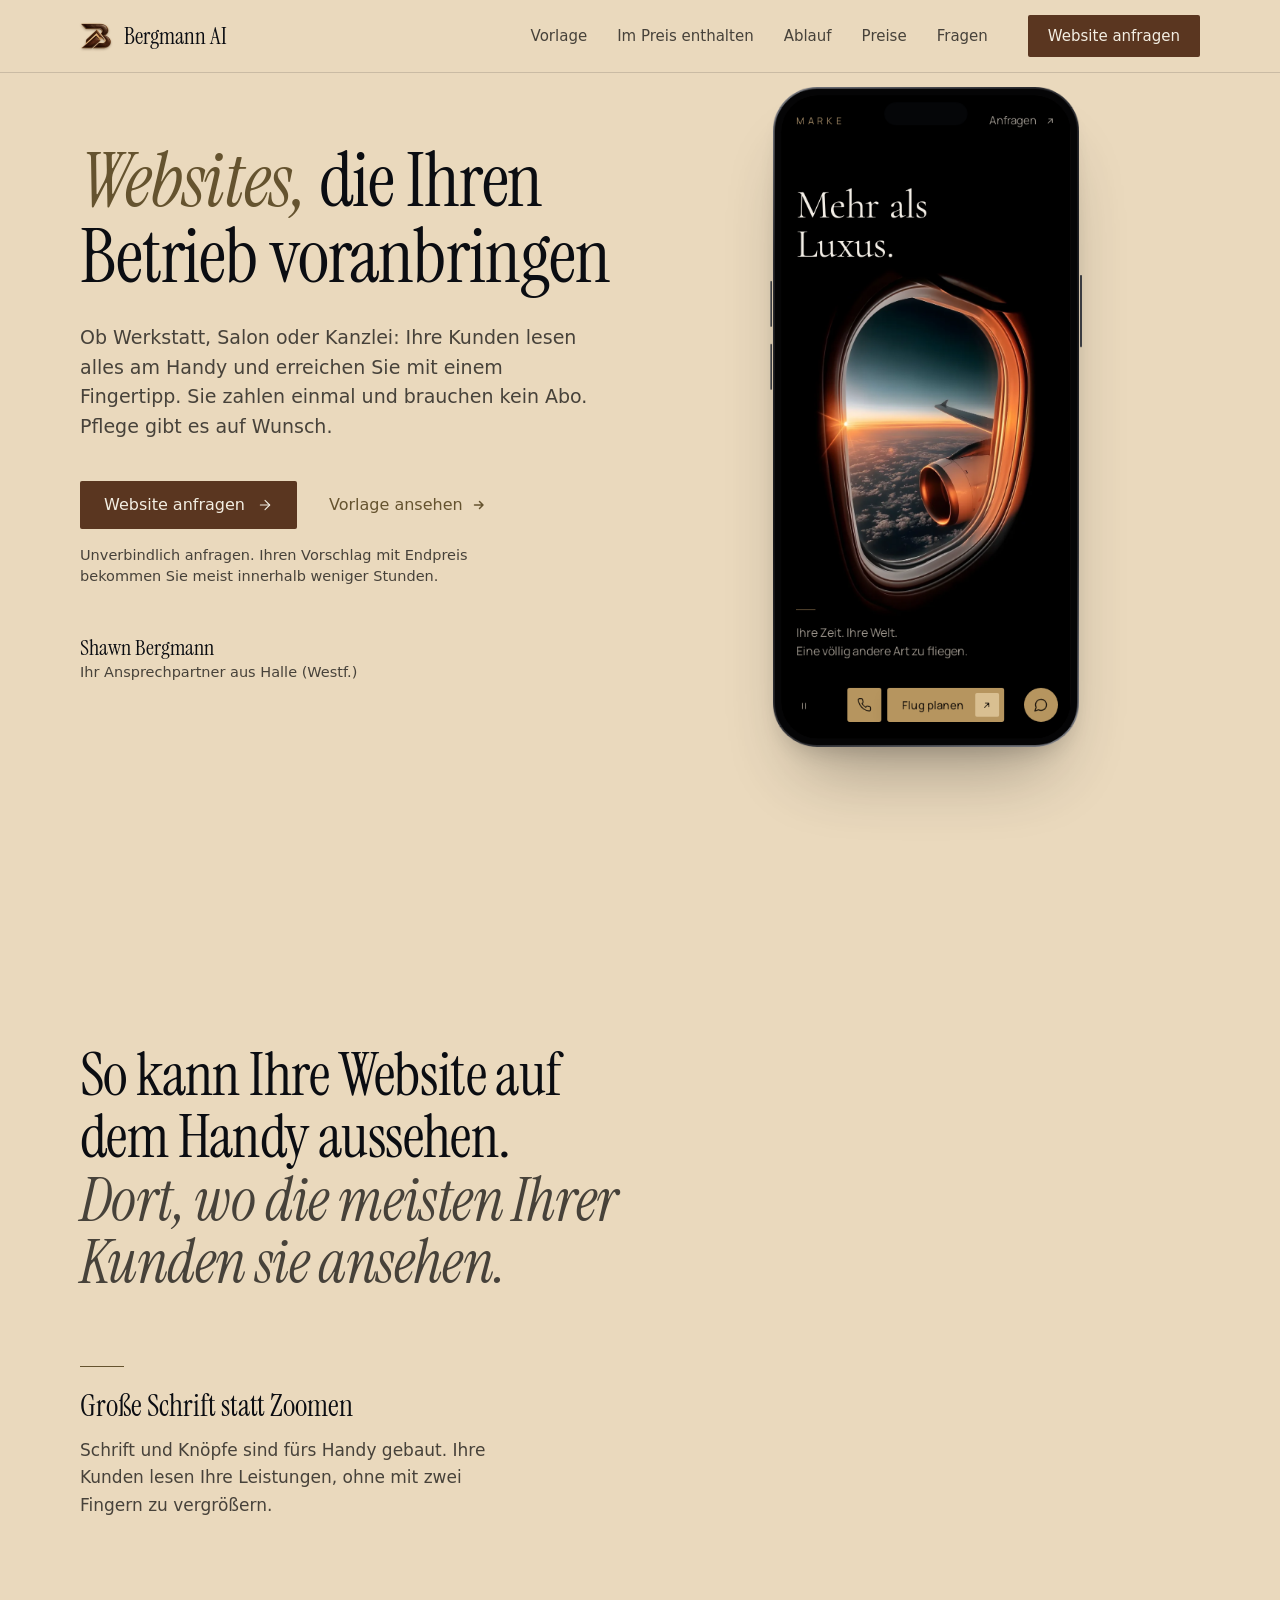
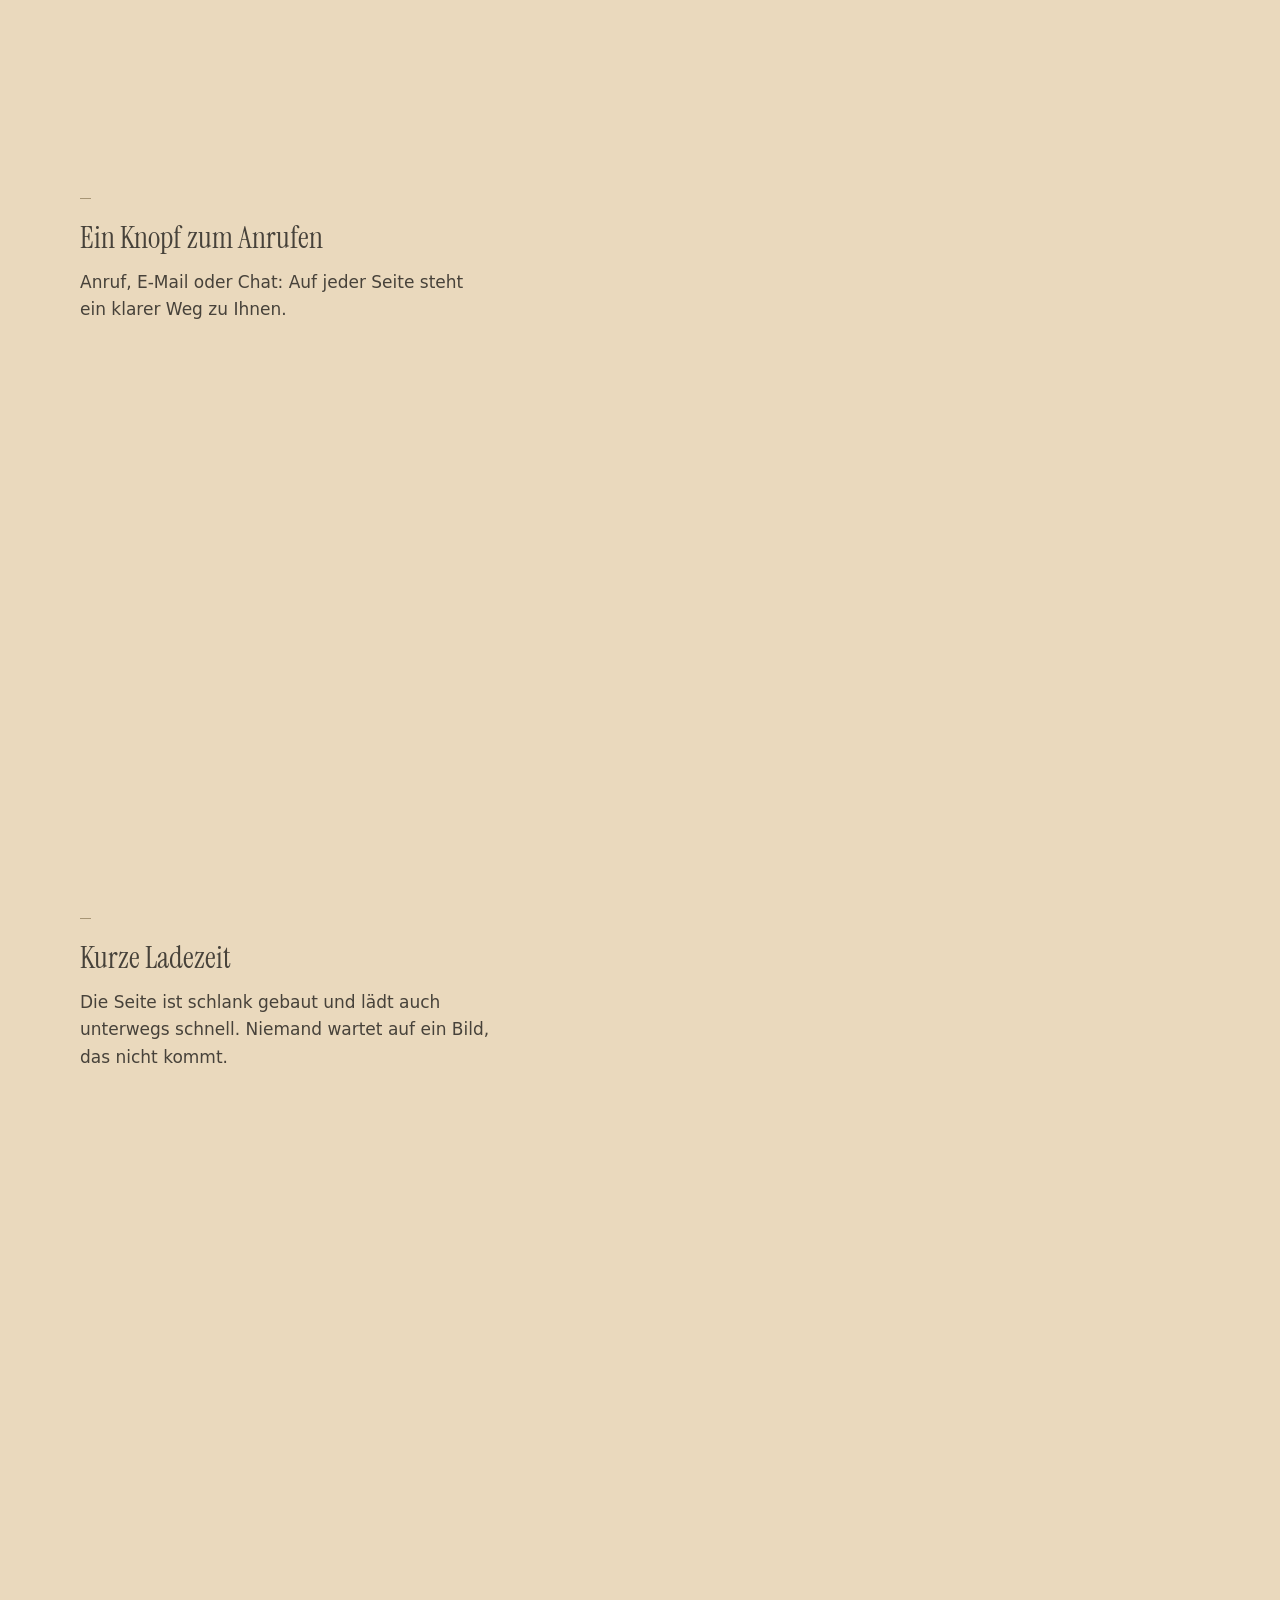
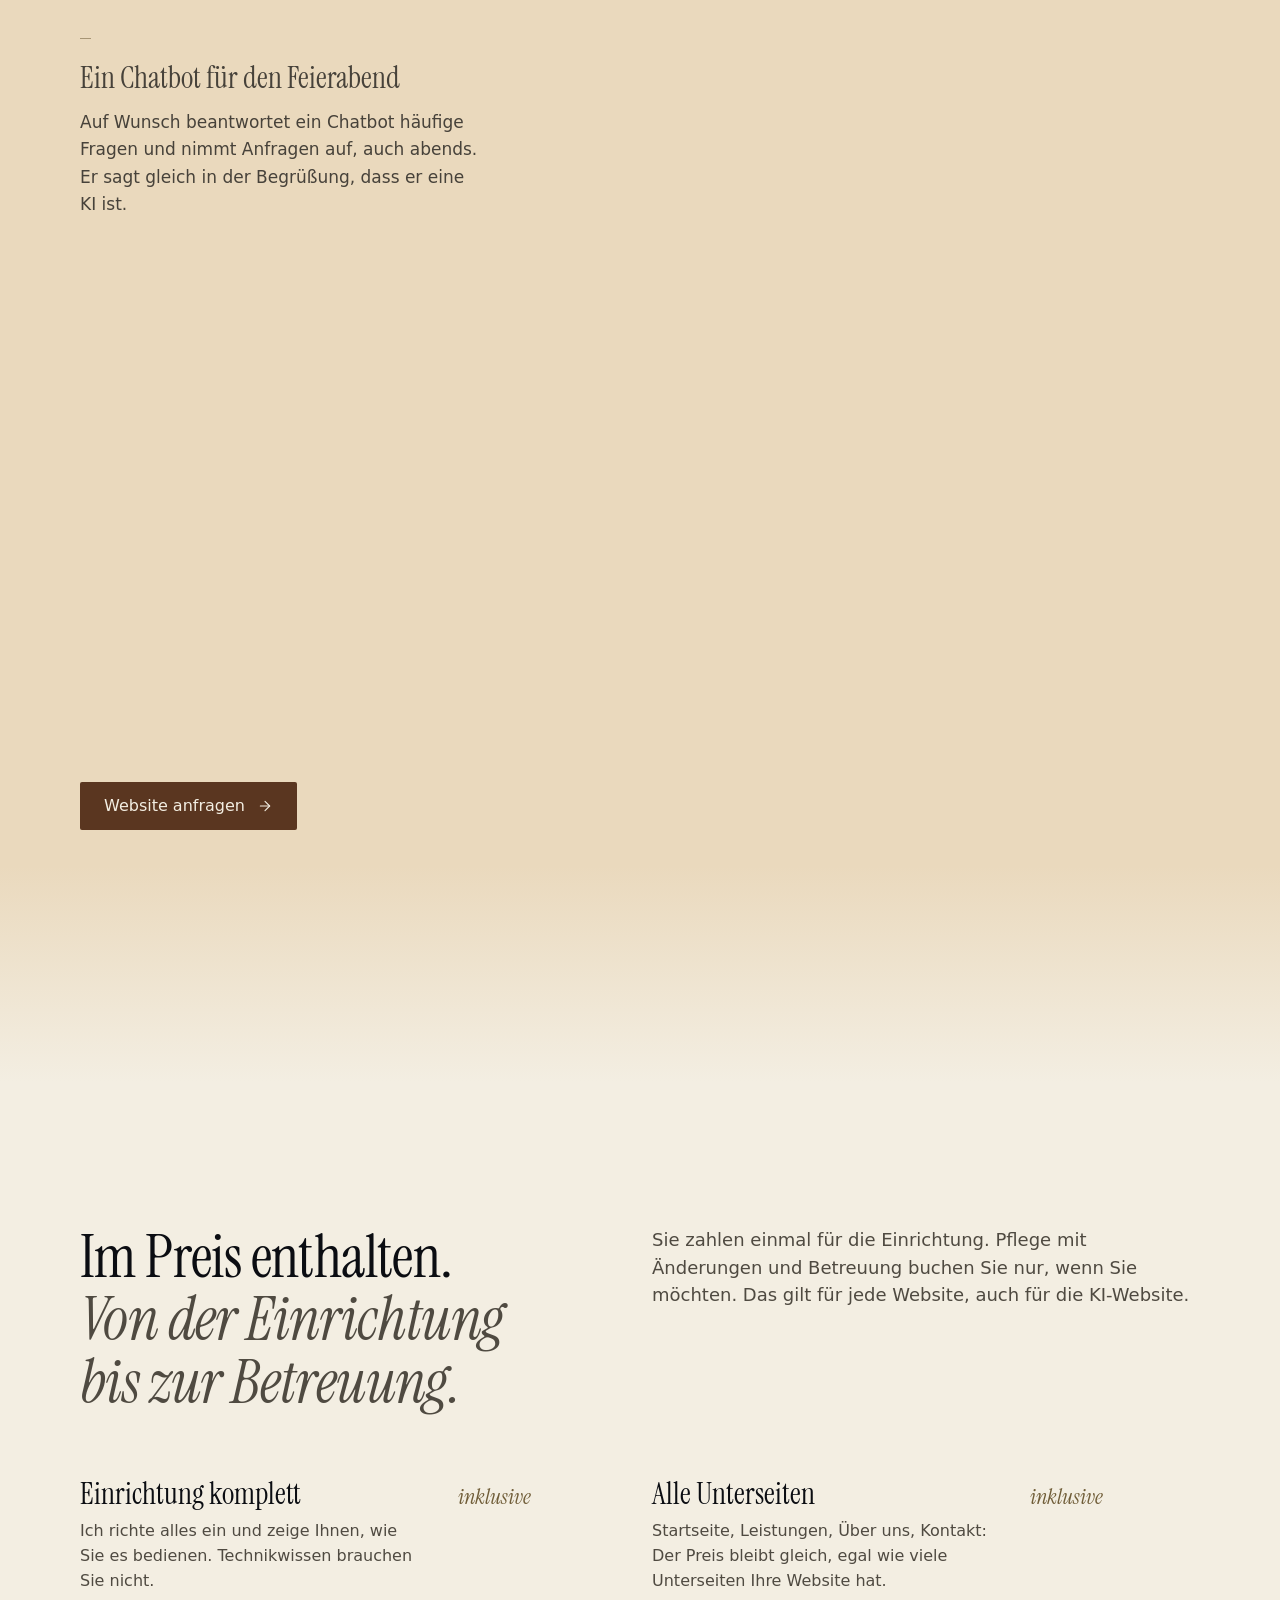
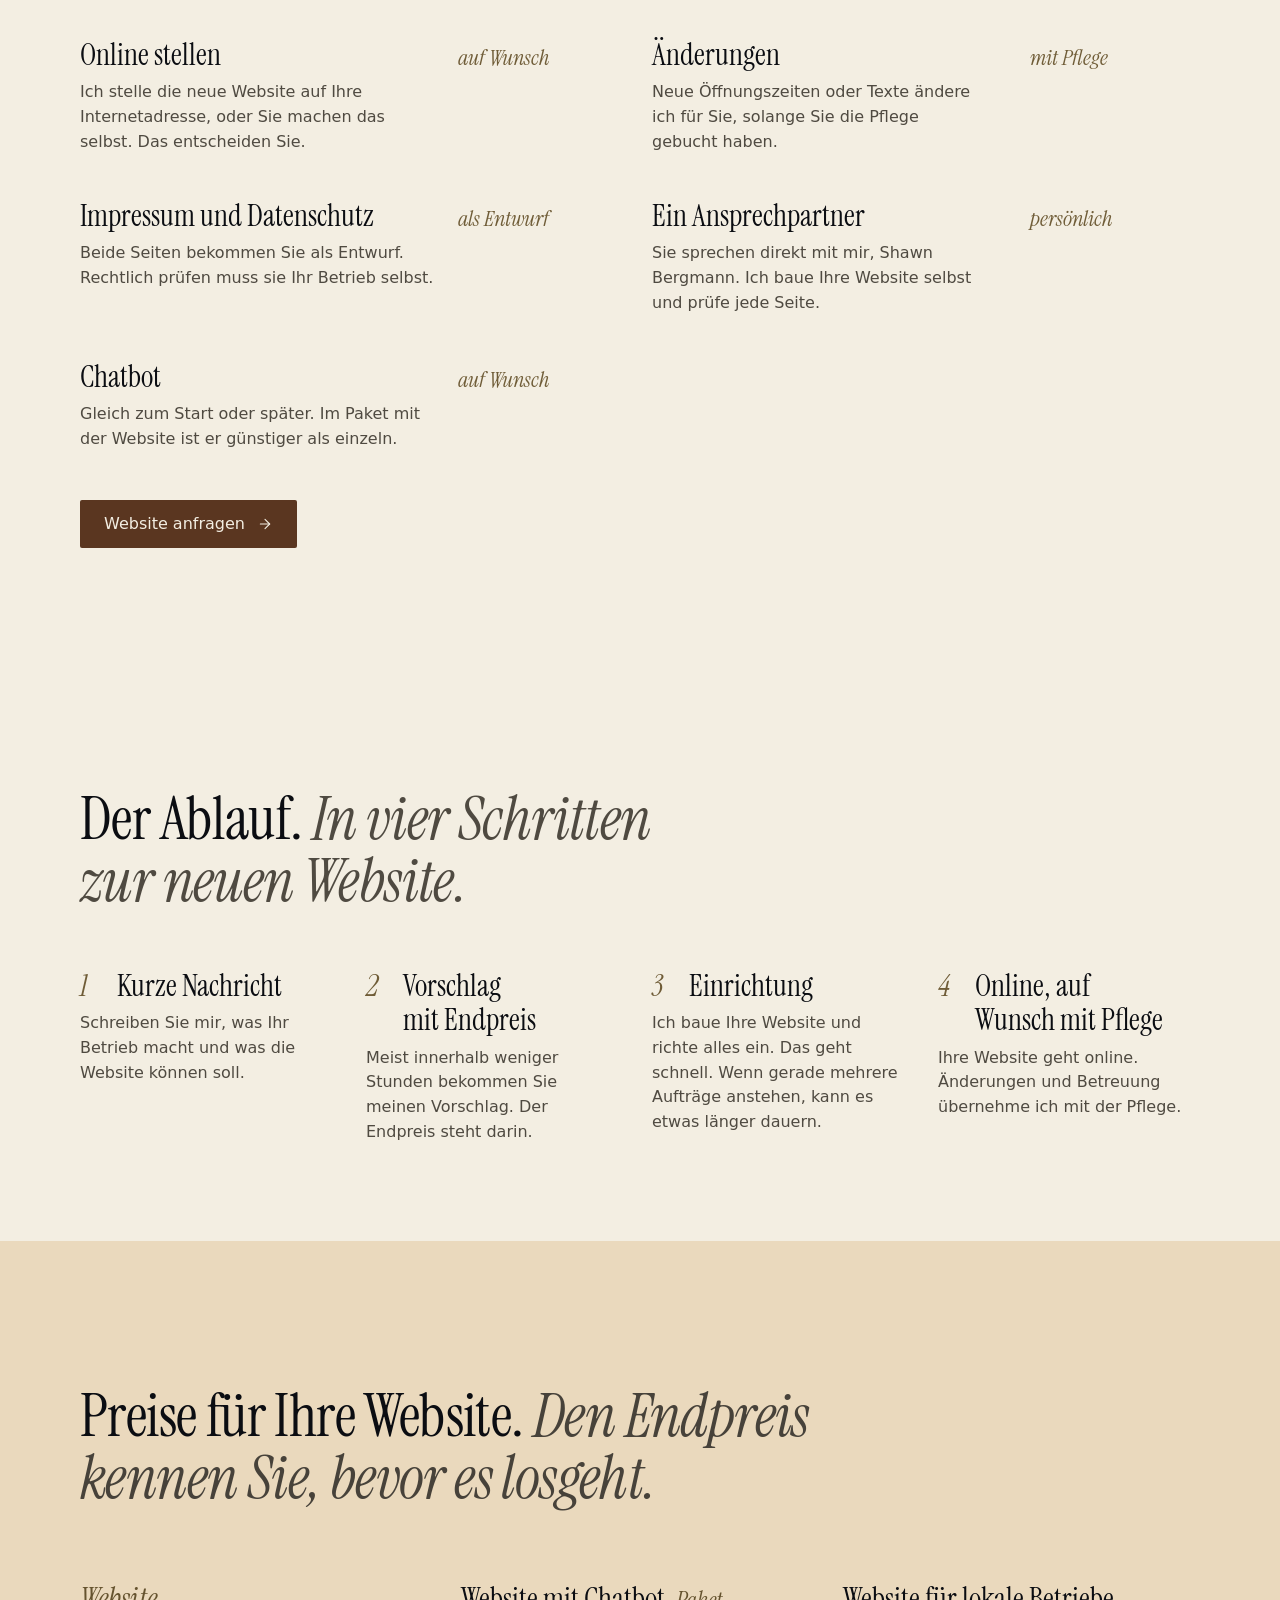
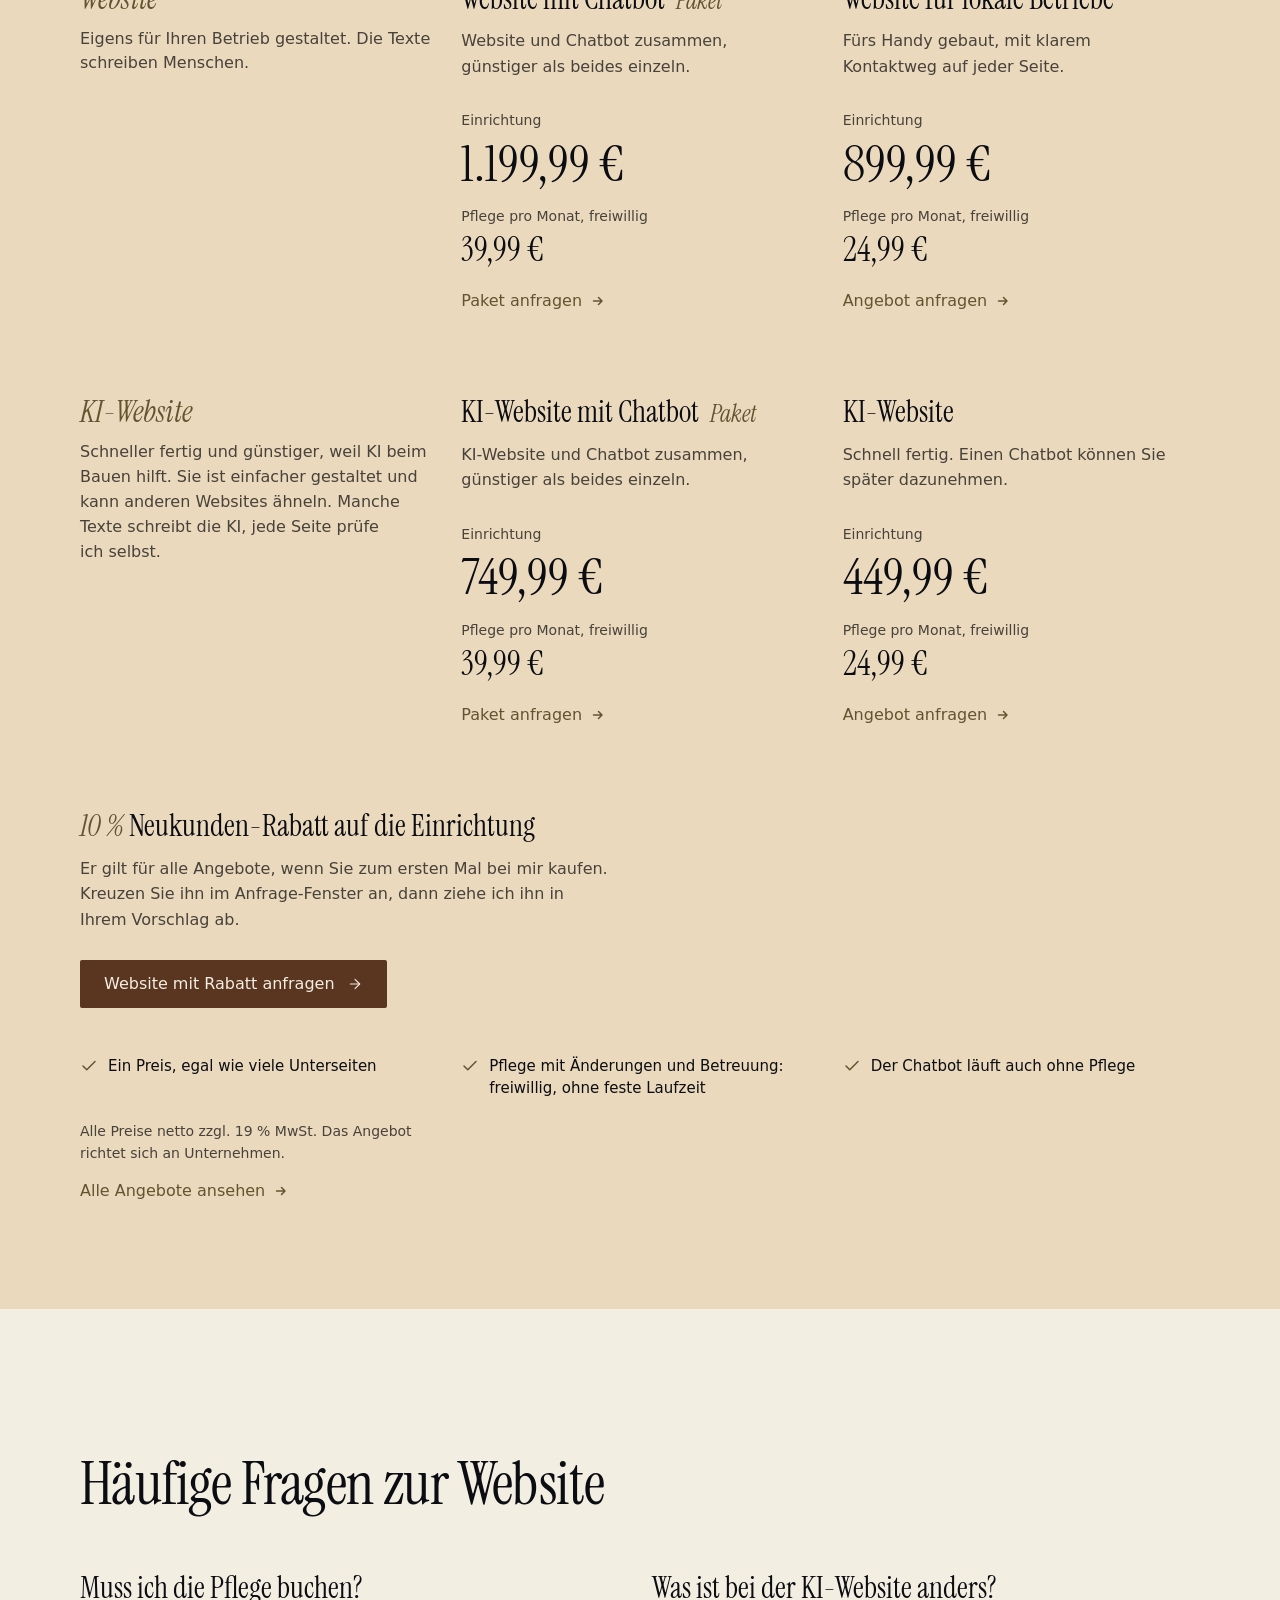
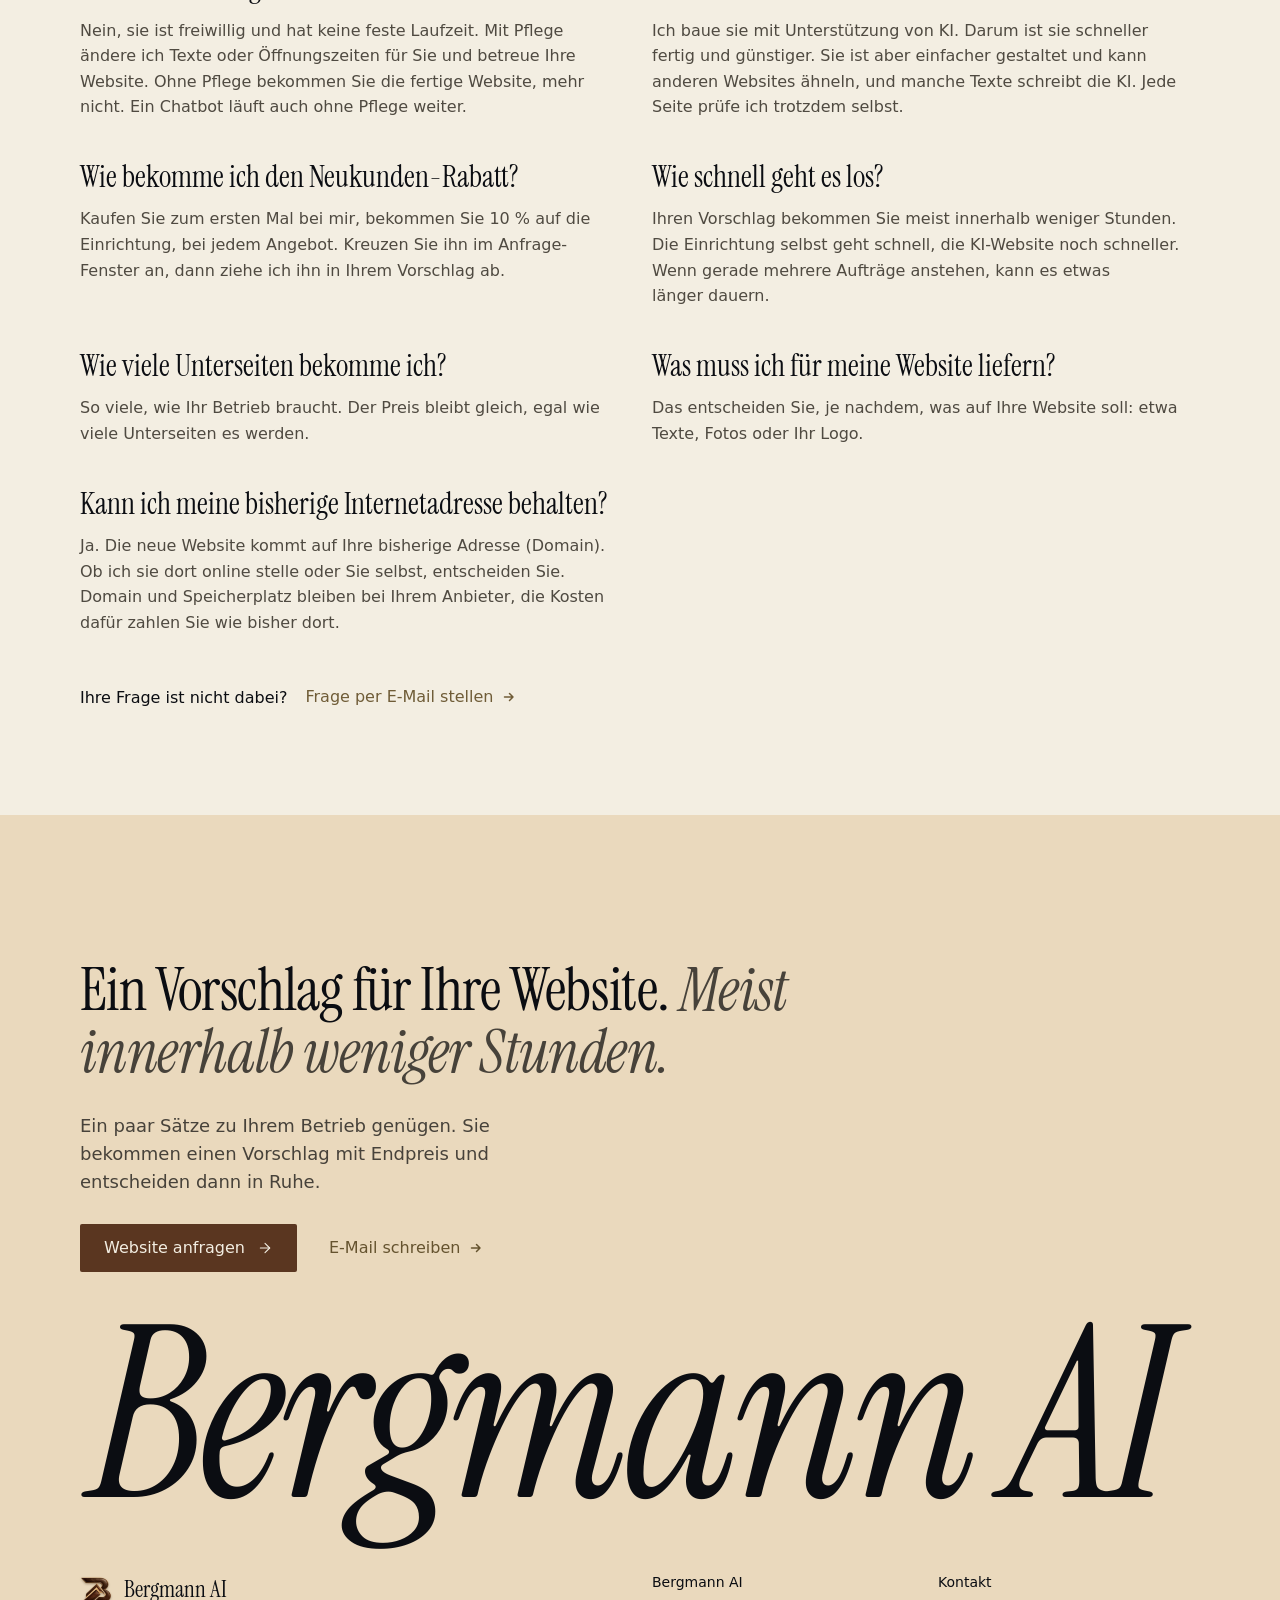
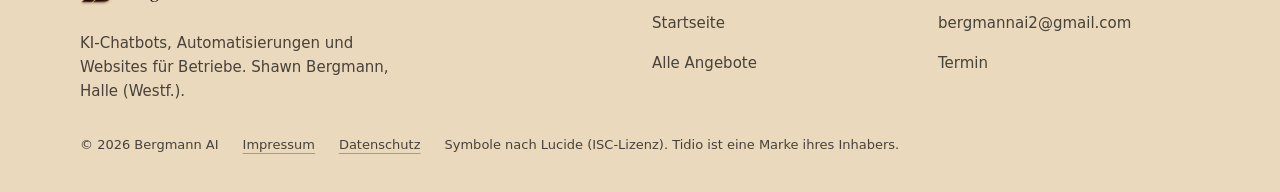
==== commit 235119de: "websites/: Knöpfe in Cognac-Braun statt Leder Wunsch des Inhabers (27.11.2026): Das Leder soll weg, " ====
--- a/websites/index.html
+++ b/websites/index.html
@@ -14,7 +14,6 @@
 <link rel="preload" href="../fonts/InstrumentSerif-Italic.woff2" as="font" type="font/woff2" crossorigin>
 <link rel="preload" href="../fonts/WorkSans-Regular.woff2" as="font" type="font/woff2" crossorigin>
 <link rel="preload" as="image" type="image/webp" href="assets/handy/vorlage-zu-580.webp" imagesrcset="assets/handy/vorlage-zu-460.webp 460w, assets/handy/vorlage-zu-580.webp 580w" imagesizes="(max-width: 639px) 150px, (max-width: 899px) 200px, 340px">
-<link rel="preload" as="image" type="image/webp" href="assets/leder.webp">
 <link rel="stylesheet" href="assets/css/style.css">
 </head>
 <body>
@@ -26,7 +25,7 @@
      Die eine Szene der Seite ist #vorlage. Ein Handy (assets/js/handy.js) zeigt die Vorlage live: am Laptop fest an
      seiner Stelle aus dem Einstieg bis zum Ende der Szene, danach gibt es kein Handy mehr (25.11.2026); unter 900px
      das kleine Handy aus dem Einstieg, das oben stehen bleibt und am Anfang der Szene groß wird. Ohne JavaScript
-     stehen in den Handy-Plätzen (.phone[data-pose]) Standbilder. Knöpfe in Leder (Bild des Inhabers, 25.11.2026).
+     stehen in den Handy-Plätzen (.phone[data-pose]) Standbilder. Knöpfe in Cognac-Braun (Inhaber, 27.11.2026; vorher Leder).
      Symbole nach Lucide (ISC-Lizenz). -->
 <svg class="sprite" aria-hidden="true" focusable="false">
   <symbol id="i-arrow" viewBox="0 0 24 24"><path d="M5 12h14"/><path d="m12 5 7 7-7 7"/></symbol>
--- a/websites/assets/css/style.css
+++ b/websites/assets/css/style.css
@@ -64,7 +64,7 @@
 :root, [data-theme="light"], [data-ground="cream"] {
   --bg: var(--cream); --fg: var(--ink); --fg2: var(--ink-cream); --mark: var(--bronze-cream);
   --hair: rgb(11 13 18 / .14); --hair2: rgb(11 13 18 / .3);
-  --fill: #39140a; --fill-ink: var(--ivory);
+  --fill: #5a3620; --fill-ink: var(--ivory); --fill-hover: #6a4128;   /* Cognac: Schrift 9,1:1, beim Darüberfahren 7,6:1 */
 }
 [data-ground="ivory"] { --bg: var(--ivory); --fg2: var(--ink-soft); --mark: var(--bronze); }
 
@@ -100,12 +100,10 @@
 
 /* ---------- Knöpfe und Links ---------- */
 .btn { display: inline-flex; align-items: center; justify-content: center; gap: 12px; height: 48px; padding: 0 24px; border-radius: 2px; font: 500 16px/1 var(--sans); white-space: nowrap; transition: transform 160ms var(--ease-out), background-color .4s var(--ease-out), color .4s var(--ease-out); }
-/* Gefüllte Knöpfe in braunem Leder (Bild des Inhabers, 25.11.2026; Fläche aus _werkzeuge/leder-knopf.py). Die Fläche
-   hat eine feste Größe, damit die Narbung auf jedem Knopf gleich groß ist; --fill ist ihr mittleres Braun und steht
-   da, solange das Bild lädt. Beim Darüberfahren hellt eine warme Lasur das Leder leicht auf. */
-.btn--fill, .skip { background: var(--fill) url(../leder.webp) center / 640px auto no-repeat; color: var(--fill-ink); text-shadow: 0 1px 0 rgb(24 8 3 / .45); }
-.btn--fill { box-shadow: inset 0 0 0 100vmax rgb(255 222 190 / 0), inset 0 1px 0 rgb(255 226 196 / .14); transition: transform 160ms var(--ease-out), box-shadow .3s var(--ease-out); }
-.btn--fill:hover { box-shadow: inset 0 0 0 100vmax rgb(255 222 190 / .08), inset 0 1px 0 rgb(255 226 196 / .2); }
+/* Gefüllte Knöpfe in Cognac-Braun (Wunsch des Inhabers, 27.11.2026: das Leder weg, eine Farbe, die zur Seite passt):
+   ein warmes Braun wie das Leder im Logo, nur glatt. Beim Darüberfahren wird es etwas heller. */
+.btn--fill, .skip { background: var(--fill); color: var(--fill-ink); }
+.btn--fill:hover { background: var(--fill-hover); }
 .btn .ico { width: 16px; height: 16px; transition: transform 200ms var(--ease-out); }
 .btn:active { transform: scale(.97); }
 .link { display: inline-flex; align-items: center; gap: 10px; min-height: 44px; color: var(--mark); font: 500 16px/1.25 var(--sans); text-decoration: underline 1px; text-decoration-color: transparent; text-underline-offset: 6px; transition: text-decoration-color 200ms var(--ease-out), color 200ms var(--ease-out); }
